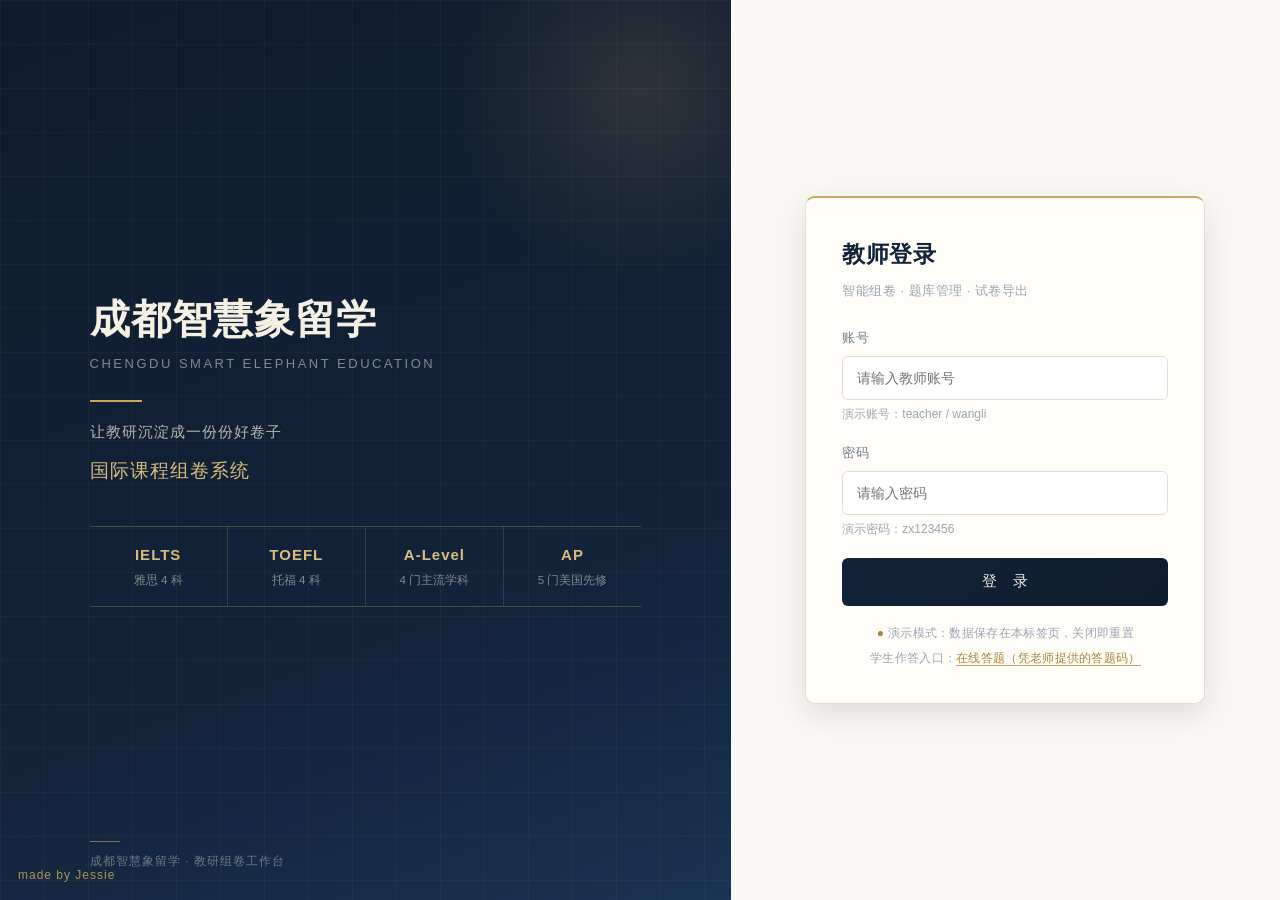
==== index.html @ 0d8ac48a "Paper builder system: question bank (87 items), two-pane assembly workspace, online answering, repor" ====
<!DOCTYPE html>
<html lang="zh-CN">
<head>
  <meta charset="UTF-8">
  <meta name="viewport" content="width=device-width, initial-scale=1.0">
  <title>登录 · 国际课程组卷系统</title>
  <link rel="stylesheet" href="css/style.css?v=20260928k">
</head>
<body class="login-body">

  <div class="login-wrap">
  <!-- 左侧：品牌区 -->
  <aside class="login-brand">
    <h1 class="lb-name-zh">成都智慧象留学</h1>
    <div class="lb-name-en">CHENGDU SMART ELEPHANT EDUCATION</div>
    <div class="lb-divider"></div>
    <p class="lb-slogan">让教研沉淀成一份份好卷子</p>
    <p class="lb-system">国际课程组卷系统</p>
    <div class="lb-programs" aria-label="国际课程体系">
      <div class="pg-item"><div class="pg-name">IELTS</div><div class="pg-sub">雅思 4 科</div></div>
      <div class="pg-item"><div class="pg-name">TOEFL</div><div class="pg-sub">托福 4 科</div></div>
      <div class="pg-item"><div class="pg-name">A-Level</div><div class="pg-sub">4 门主流学科</div></div>
      <div class="pg-item"><div class="pg-name">AP</div><div class="pg-sub">5 门美国先修</div></div>
    </div>
    <div class="lb-foot">成都智慧象留学 · 教研组卷工作台</div>
  </aside>

  <!-- 右侧：登录区 -->
  <main class="login-main">
    <section class="login-card">
      <h2 class="lc-title">教师登录</h2>
      <p class="lc-sub">智能组卷 · 题库管理 · 试卷导出</p>

      <form id="login-form" autocomplete="off" novalidate>
        <div class="field" id="field-account">
          <label for="account">账号</label>
          <input type="text" id="account" placeholder="请输入教师账号">
          <span class="f-hint">演示账号：teacher / wangli</span>
        </div>
        <div class="field" id="field-password">
          <label for="password">密码</label>
          <input type="password" id="password" placeholder="请输入密码">
          <span class="f-hint">演示密码：zx123456</span>
        </div>

        <div class="login-error" id="login-error" role="alert">账号或密码不正确</div>

        <button type="submit" class="btn-login" id="btn-login">登 录</button>
      </form>

      <div class="login-mode-note" id="mode-note">正在探测运行环境…</div>
      <div class="login-mode-note" style="margin-top:6px;">
        学生作答入口：<a href="answer.html" style="color:var(--c-gold-deep);border-bottom:1px solid var(--c-gold);">在线答题（凭老师提供的答题码）</a>
      </div>
    </section>
  </main>
  </div>

  <script src="js/common.js?v=20260928k"></script>
  <script src="js/mock-data.js?v=20260928k"></script>
  <script src="js/api.js?v=20260928k"></script>
  <script>
    (function () {
      'use strict';
      var form = document.getElementById('login-form');
      var errBox = document.getElementById('login-error');
      var btn = document.getElementById('btn-login');

      window.ZJ.injectWatermark();

      function setErr(msg) {
        errBox.textContent = msg;
        errBox.classList.add('show');
        document.getElementById('field-account').classList.add('err');
        document.getElementById('field-password').classList.add('err');
      }
      function clearErr() {
        errBox.classList.remove('show');
        document.getElementById('field-account').classList.remove('err');
        document.getElementById('field-password').classList.remove('err');
      }

      // 已登录直接进工作台
      var auth = window.ZJ.loadAuth();
      if (auth && auth.name) { location.replace('admin.html'); return; }

      window.ZJ_READY.then(function (mode) {
        var note = document.getElementById('mode-note');
        if (mode === 'server') {
          note.innerHTML = '<b>●</b> 已连接后端服务（数据持久化保存，端口 8687）';
        } else {
          note.innerHTML = '<span class="demo">●</span> 演示模式：数据保存在本标签页，关闭即重置';
        }
      });

      form.addEventListener('submit', function (e) {
        e.preventDefault();
        clearErr();
        var account = document.getElementById('account').value.trim();
        var password = document.getElementById('password').value;
        if (!account || !password) {
          setErr('请输入账号与密码');
          return;
        }
        btn.disabled = true;
        btn.textContent = '登录中…';
        window.ZJ_Data.login(account, password).then(function (profile) {
          window.ZJ.saveAuth(profile);
          location.replace('admin.html');
        }).catch(function (err) {
          setErr(err.message || '账号或密码不正确');
          btn.disabled = false;
          btn.textContent = '登 录';
        });
      });
    })();
  </script>
</body>
</html>
---- css/style.css ----
/* =========================================================
 * 成都智慧象留学 · 国际课程组卷系统 - 全站样式
 * 与学生进度追踪系统同一套视觉规范（藏蓝 #0E1B2C / 香槟金 #C9A85C）
 * 字体：标题等线 DengXian，数字 Segoe UI，字距 ≤1px
 * ========================================================= */

:root {
  --c-navy: #0E1B2C;
  --c-navy-2: #12233A;
  --c-navy-3: #3E5C76;
  --c-gold: #C9A85C;
  --c-gold-light: #D8BC7E;
  --c-gold-deep: #A9853B;
  --c-gold-soft: #F3EAD5;
  --c-bg: #FAF8F4;
  --c-card: #FFFDF8;
  --c-border: #E5DFD2;
  --c-text: #2E3A48;
  --c-text-sub: #6E7B88;
  --c-text-light: #9AA6B2;
  --c-danger: #B04A3E;
  --c-danger-soft: #F6E8E5;
  --c-done: #4A7A5E;
  --c-done-soft: #E7EFE7;
  --radius: 10px;
  --shadow: 0 2px 12px rgba(14, 27, 44, 0.06);
  --shadow-hover: 0 10px 28px rgba(14, 27, 44, 0.12);
  --f-serif: "DengXian", "DengXian Light", "Microsoft YaHei", "PingFang SC", sans-serif;
  --f-num: "Segoe UI", "Helvetica Neue", Arial, sans-serif;
}

* { margin: 0; padding: 0; box-sizing: border-box; }
html, body { height: 100%; }
body {
  font-family: "DengXian", "Microsoft YaHei", "PingFang SC", "Hiragino Sans GB", sans-serif;
  background: var(--c-bg);
  color: var(--c-text);
  font-size: 15px;
  line-height: 1.65;
  -webkit-font-smoothing: antialiased;
}
a { color: inherit; text-decoration: none; }
ul, ol { list-style: none; }
button { font-family: inherit; cursor: pointer; }
input, select, textarea { font-family: inherit; font-size: 14px; color: var(--c-text); }

/* ================= 顶部导航 ================= */
.topbar {
  background: var(--c-navy);
  color: #F5F0E4;
  height: 62px;
  display: flex;
  align-items: center;
  padding: 0 30px;
  gap: 14px;
  position: sticky;
  top: 0;
  z-index: 50;
  border-bottom: 1px solid rgba(201, 168, 92, 0.35);
}
.topbar .brand {
  display: flex;
  align-items: center;
  gap: 11px;
  font-family: var(--f-serif);
  font-size: 18px;
  font-weight: 600;
  letter-spacing: 0.5px;
  white-space: nowrap;
  color: #F5F0E4;
}
.topbar .brand-mark {
  width: 32px; height: 32px;
  border: 1px solid var(--c-gold);
  border-radius: 6px;
  display: inline-flex; align-items: center; justify-content: center;
  color: var(--c-gold-light);
  flex: none;
}
.topbar .brand-mark svg { width: 18px; height: 18px; }
.topbar .brand-sub {
  font-size: 12px;
  font-weight: 400;
  color: rgba(245, 240, 228, 0.55);
  letter-spacing: 0.3px;
  border-left: 1px solid rgba(201, 168, 92, 0.4);
  padding-left: 12px;
}
.topbar .spacer { flex: 1; }
.topbar .mode-chip {
  font-size: 12px;
  color: rgba(245, 240, 228, 0.65);
  border: 1px dashed rgba(201, 168, 92, 0.5);
  border-radius: 4px;
  padding: 2px 10px;
  letter-spacing: 0.3px;
  white-space: nowrap;
}
.topbar .user-chip {
  display: flex;
  align-items: center;
  gap: 10px;
  font-size: 13px;
  color: rgba(245, 240, 228, 0.9);
  white-space: nowrap;
}
.topbar .user-chip .avatar { width: 30px; height: 30px; font-size: 13px; }
.topbar .role-badge {
  font-size: 12px;
  color: var(--c-gold-light);
  border: 1px solid rgba(201, 168, 92, 0.55);
  border-radius: 3px;
  padding: 1px 8px;
  letter-spacing: 0.3px;
}
.topbar .user-link {
  font-size: 13px;
  color: rgba(245, 240, 228, 0.8);
  padding: 5px 13px;
  border: 1px solid rgba(245, 240, 228, 0.28);
  border-radius: 4px;
  transition: border-color 0.2s, color 0.2s;
  white-space: nowrap;
  letter-spacing: 0.3px;
  background: transparent;
}
.topbar .user-link:hover { border-color: var(--c-gold); color: var(--c-gold-light); }

/* ================= 页签导航 ================= */
.nav-tabs {
  display: flex;
  gap: 6px;
  background: var(--c-card);
  border: 1px solid var(--c-border);
  border-radius: var(--radius);
  box-shadow: var(--shadow);
  padding: 6px;
  margin-bottom: 24px;
  position: sticky;
  top: 74px;
  z-index: 40;
}
.nav-tab {
  flex: 1;
  height: 40px;
  border: none;
  background: transparent;
  border-radius: 6px;
  font-size: 14px;
  letter-spacing: 0.5px;
  color: var(--c-text-sub);
  display: inline-flex;
  align-items: center;
  justify-content: center;
  gap: 7px;
  transition: all 0.2s;
  position: relative;
}
.nav-tab svg { width: 16px; height: 16px; opacity: 0.75; }
.nav-tab:hover { color: var(--c-gold-deep); background: var(--c-bg); }
.nav-tab.active {
  background: var(--c-navy-2);
  color: #F5F0E4;
  font-weight: 500;
}
.nav-tab.active svg { opacity: 1; }
.nav-tab .badge {
  min-width: 18px;
  height: 18px;
  border-radius: 999px;
  background: var(--c-gold);
  color: #fff;
  font-size: 11px;
  font-family: var(--f-num);
  display: inline-flex;
  align-items: center;
  justify-content: center;
  padding: 0 5px;
}

/* ================= 布局 ================= */
.page { max-width: 1200px; margin: 0 auto; padding: 24px 24px 20px; }
.site-footer {
  text-align: center;
  font-size: 12px;
  color: var(--c-text-light);
  letter-spacing: 0.3px;
  padding: 26px 0 34px;
}
.site-footer::before {
  content: "";
  display: block;
  width: 56px;
  height: 1px;
  background: var(--c-gold);
  opacity: 0.55;
  margin: 0 auto 14px;
}

.section-head {
  display: flex;
  align-items: baseline;
  justify-content: space-between;
  gap: 12px;
  margin: 26px 0 16px;
}
.section-head:first-child { margin-top: 0; }
.section-head h2 {
  font-family: var(--f-serif);
  font-size: 19px;
  font-weight: 600;
  color: var(--c-navy-2);
  letter-spacing: 0.5px;
}
.section-head h2::before {
  content: "";
  display: inline-block;
  width: 4px; height: 15px;
  background: var(--c-gold);
  margin-right: 10px;
  vertical-align: -1px;
}
.section-head .sec-note { font-size: 12px; color: var(--c-text-light); letter-spacing: 0.5px; }

/* ================= 卡片与统计 ================= */
.card {
  background: var(--c-card);
  border-radius: var(--radius);
  box-shadow: var(--shadow);
  border: 1px solid var(--c-border);
  padding: 22px 24px;
}
.stat-grid {
  display: grid;
  grid-template-columns: repeat(4, 1fr);
  gap: 18px;
}
.stat-card {
  background: var(--c-card);
  border-radius: var(--radius);
  box-shadow: var(--shadow);
  border: 1px solid var(--c-border);
  border-top: 2px solid var(--c-gold);
  padding: 20px 22px;
  display: flex;
  align-items: center;
  gap: 16px;
  transition: transform 0.2s, box-shadow 0.2s;
}
.stat-card:hover { transform: translateY(-2px); box-shadow: var(--shadow-hover); }
.stat-icon {
  width: 48px; height: 48px;
  border-radius: 50%;
  border: 1px solid var(--c-border);
  background: var(--c-bg);
  color: var(--c-gold-deep);
  display: flex; align-items: center; justify-content: center;
  flex: none;
}
.stat-icon svg { width: 22px; height: 22px; }
.stat-icon.navy { color: var(--c-navy-2); }
.stat-meta .stat-value {
  font-family: var(--f-num);
  font-size: 28px;
  font-weight: 700;
  color: var(--c-navy-2);
  line-height: 1.2;
}
.stat-meta .stat-value .unit {
  font-size: 13px; font-weight: 400;
  color: var(--c-text-sub);
  margin-left: 3px;
  font-family: "Microsoft YaHei", sans-serif;
}
.stat-meta .stat-label { font-size: 13px; color: var(--c-text-sub); margin-top: 2px; letter-spacing: 0.3px; }

.overview-grid {
  display: grid;
  grid-template-columns: 1fr 1fr;
  gap: 18px;
  align-items: start;
}

/* 分布条 */
.dist-row { display: flex; align-items: center; gap: 12px; margin-bottom: 10px; }
.dist-row .dist-label { width: 76px; font-size: 13px; color: var(--c-text-sub); white-space: nowrap; }
.dist-row .dist-track { flex: 1; height: 8px; background: #EFEAE0; border-radius: 999px; overflow: hidden; }
.dist-row .dist-fill { height: 100%; border-radius: 999px; background: linear-gradient(90deg, var(--c-navy-2), var(--c-navy-3)); transition: width 0.6s ease; }
.dist-row.gold .dist-fill { background: linear-gradient(90deg, var(--c-gold), var(--c-gold-light)); }
.dist-row .dist-num { width: 34px; text-align: right; font-family: var(--f-num); font-size: 13px; color: var(--c-navy-2); font-weight: 600; }

/* 最近试卷列表 */
.paper-brief {
  display: flex;
  align-items: center;
  gap: 12px;
  padding: 12px 4px;
  border-bottom: 1px dashed var(--c-border);
}
.paper-brief:last-child { border-bottom: none; }
.paper-brief .pb-main { flex: 1; min-width: 0; }
.paper-brief .pb-name {
  font-family: var(--f-serif);
  font-size: 15px;
  font-weight: 600;
  color: var(--c-navy-2);
  white-space: nowrap; overflow: hidden; text-overflow: ellipsis;
}
.paper-brief .pb-meta { font-size: 12px; color: var(--c-text-light); margin-top: 1px; }
.paper-brief .pb-meta b { color: var(--c-gold-deep); font-family: var(--f-num); font-weight: 600; }

/* ================= 筛选工具栏 ================= */
.toolbar {
  display: flex;
  flex-wrap: wrap;
  gap: 12px;
  align-items: center;
  margin-bottom: 18px;
}
.search-box { position: relative; flex: 1; min-width: 200px; max-width: 320px; }
.search-box svg {
  position: absolute; left: 13px; top: 50%;
  transform: translateY(-50%);
  width: 16px; height: 16px;
  color: var(--c-text-light);
  pointer-events: none;
}
.search-box input {
  width: 100%;
  height: 38px;
  border: 1px solid var(--c-border);
  border-radius: 6px;
  padding: 0 12px 0 38px;
  background: #fff;
  outline: none;
  transition: border-color 0.2s, box-shadow 0.2s;
}
.search-box input:focus { border-color: var(--c-navy-2); box-shadow: 0 0 0 3px rgba(18, 35, 58, 0.08); }
.toolbar select {
  height: 38px;
  border: 1px solid var(--c-border);
  border-radius: 6px;
  background: #fff;
  padding: 0 10px;
  outline: none;
  min-width: 96px;
}
.toolbar select:focus { border-color: var(--c-navy-2); }
.toolbar .result-count { font-size: 13px; color: var(--c-text-light); margin-left: auto; white-space: nowrap; }

/* ================= 表格 ================= */
.table-wrap {
  background: var(--c-card);
  border-radius: var(--radius);
  border: 1px solid var(--c-border);
  box-shadow: var(--shadow);
  overflow-x: auto;
}
table.data {
  width: 100%;
  border-collapse: collapse;
  font-size: 13.5px;
}
table.data th {
  text-align: left;
  font-weight: 600;
  font-size: 12.5px;
  color: var(--c-text-sub);
  letter-spacing: 0.5px;
  background: #F6F2E9;
  padding: 11px 14px;
  border-bottom: 1px solid var(--c-border);
  white-space: nowrap;
}
table.data td {
  padding: 12px 14px;
  border-bottom: 1px solid #F0EBE0;
  vertical-align: top;
}
table.data tr:last-child td { border-bottom: none; }
table.data tbody tr { transition: background 0.15s; }
table.data tbody tr:hover { background: #FBF8F1; }
td.cell-stem { max-width: 380px; }
.stem-snip {
  display: -webkit-box;
  -webkit-line-clamp: 2;
  -webkit-box-orient: vertical;
  overflow: hidden;
  color: var(--c-text);
  line-height: 1.55;
}
.cell-sub { font-size: 12px; color: var(--c-text-light); margin-top: 2px; }
.row-actions { display: flex; gap: 6px; flex-wrap: wrap; white-space: nowrap; }

/* ================= 标签 ================= */
.tag {
  display: inline-block;
  font-size: 12px;
  padding: 2px 10px;
  border-radius: 3px;
  white-space: nowrap;
  letter-spacing: 0.5px;
}
.tag-subject { background: var(--c-gold-soft); color: var(--c-gold-deep); }
.tag-type { background: #ECEFF3; color: var(--c-navy-2); }
.tag-d1, .tag-d2 { background: #E7EFE7; color: var(--c-done); }
.tag-d3 { background: var(--c-gold-soft); color: var(--c-gold-deep); }
.tag-d4, .tag-d5 { background: var(--c-navy-2); color: var(--c-gold-light); }
.tag-ok { background: var(--c-done-soft); color: var(--c-done); }
.tag-off { background: #F0F0F0; color: var(--c-text-light); }
.tag-draft { background: var(--c-gold-soft); color: var(--c-gold-deep); }
.tag-final { background: var(--c-done-soft); color: var(--c-done); }

/* ================= 按钮 ================= */
.btn {
  display: inline-flex; align-items: center; justify-content: center; gap: 6px;
  height: 38px;
  padding: 0 18px;
  border-radius: 6px;
  border: 1px solid transparent;
  font-size: 14px;
  letter-spacing: 0.3px;
  transition: all 0.2s;
  white-space: nowrap;
}
.btn-primary { background: var(--c-navy-2); color: #F5F0E4; }
.btn-primary:hover { background: var(--c-navy); box-shadow: var(--shadow-hover); }
.btn-accent { background: var(--c-gold); color: #FFFFFF; }
.btn-accent:hover { background: var(--c-gold-deep); box-shadow: var(--shadow-hover); }
.btn-ghost { background: #fff; border-color: var(--c-border); color: var(--c-text-sub); }
.btn-ghost:hover { border-color: var(--c-gold); color: var(--c-gold-deep); }
.btn-danger { background: #fff; border-color: var(--c-border); color: var(--c-danger); }
.btn-danger:hover { border-color: var(--c-danger); background: var(--c-danger-soft); }
.btn-lg { height: 46px; padding: 0 28px; font-size: 15px; }
.btn:disabled { opacity: 0.55; cursor: not-allowed; box-shadow: none; }
.btn-mini {
  height: 26px;
  padding: 0 10px;
  font-size: 12px;
  border-radius: 4px;
  border: 1px solid var(--c-border);
  background: #fff;
  color: var(--c-text-sub);
  display: inline-flex;
  align-items: center;
  gap: 4px;
  transition: all 0.15s;
}
.btn-mini:hover { background: var(--c-gold); color: #FFFDF8; border-color: var(--c-gold); }
.btn-mini.primary { background: var(--c-navy-2); border-color: var(--c-navy-2); color: #F5F0E4; }
.btn-mini.primary:hover { background: var(--c-navy); }
.btn-mini.gold { background: var(--c-gold-soft); border-color: var(--c-gold-light); color: var(--c-gold-deep); }
.btn-mini.gold:hover { background: var(--c-gold); color: #FFFDF8; }
.btn-mini.danger { color: var(--c-danger); }
.btn-mini.danger:hover { background: var(--c-danger); border-color: var(--c-danger); color: #fff; }

/* ================= 表单 ================= */
.form-grid { display: grid; grid-template-columns: 1fr 1fr; gap: 14px; }
.form-grid.three { grid-template-columns: 1fr 1fr 1fr; }
.form-item { display: flex; flex-direction: column; gap: 6px; }
.form-item.full { grid-column: 1 / -1; }
.form-item label { font-size: 13px; color: var(--c-text-sub); font-weight: 500; letter-spacing: 0.5px; }
.form-item label .req { color: var(--c-danger); margin-left: 2px; }
.form-item input, .form-item select, .form-item textarea {
  height: 38px;
  border: 1px solid var(--c-border);
  border-radius: 6px;
  padding: 0 12px;
  outline: none;
  background: #fff;
  transition: border-color 0.2s, box-shadow 0.2s;
  width: 100%;
}
.form-item textarea { height: 72px; padding: 8px 12px; resize: vertical; line-height: 1.6; }
.form-item textarea.tall { height: 120px; }
.form-item input:focus, .form-item select:focus, .form-item textarea:focus {
  border-color: var(--c-navy-2);
  box-shadow: 0 0 0 3px rgba(18, 35, 58, 0.08);
}
.form-item .f-hint { font-size: 12px; color: var(--c-text-light); }
.form-actions { display: flex; justify-content: flex-end; gap: 10px; margin-top: 18px; }

/* 复选芯片（科目多选） */
.chip-wrap { display: flex; flex-wrap: wrap; gap: 8px; }
.chip-group { width: 100%; font-size: 12px; color: var(--c-text-light); letter-spacing: 0.5px; margin-top: 4px; }
.chip-group:first-child { margin-top: 0; }
.chip {
  display: inline-flex;
  align-items: center;
  gap: 5px;
  height: 28px;
  padding: 0 12px;
  border: 1px solid var(--c-border);
  border-radius: 999px;
  font-size: 13px;
  background: #fff;
  color: var(--c-text-sub);
  cursor: pointer;
  transition: all 0.15s;
  user-select: none;
}
.chip:hover { border-color: var(--c-gold); color: var(--c-gold-deep); }
.chip.on { background: var(--c-navy-2); border-color: var(--c-navy-2); color: #F5F0E4; }

/* 题型配置行 */
.type-row {
  display: grid;
  grid-template-columns: 1.2fr 90px 110px 36px;
  gap: 10px;
  align-items: center;
  margin-bottom: 10px;
}
.type-row select, .type-row input {
  height: 36px;
  border: 1px solid var(--c-border);
  border-radius: 6px;
  padding: 0 10px;
  background: #fff;
  outline: none;
  width: 100%;
}
.type-row .row-del {
  height: 36px;
  border: 1px solid var(--c-border);
  border-radius: 6px;
  background: #fff;
  color: var(--c-text-light);
  font-size: 15px;
}
.type-row .row-del:hover { color: var(--c-danger); border-color: var(--c-danger); }

/* 难度分布 */
.dist-inputs { display: grid; grid-template-columns: repeat(3, 1fr); gap: 12px; }
.dist-inputs .form-item input { text-align: center; }
.dist-preview { font-size: 12px; color: var(--c-text-light); margin-top: 6px; }

/* ================= 题目预览卡（组卷预览 / 组卷篮） ================= */
.q-card {
  background: var(--c-card);
  border: 1px solid var(--c-border);
  border-radius: var(--radius);
  box-shadow: var(--shadow);
  padding: 16px 18px;
  margin-bottom: 12px;
  transition: border-color 0.2s, box-shadow 0.2s;
}
.q-card:hover { border-color: rgba(201, 168, 92, 0.6); }
.q-card .qc-head {
  display: flex;
  align-items: flex-start;
  gap: 10px;
  margin-bottom: 8px;
}
.q-card .qc-no {
  font-family: var(--f-num);
  font-weight: 700;
  color: var(--c-gold-deep);
  font-size: 15px;
  min-width: 26px;
}
.q-card .qc-tags { display: flex; gap: 6px; flex-wrap: wrap; flex: 1; }
.q-card .qc-tools { display: flex; gap: 6px; align-items: center; flex-wrap: wrap; }
.q-card .qc-passage {
  background: var(--c-bg);
  border: 1px dashed var(--c-border);
  border-radius: 6px;
  padding: 10px 14px;
  font-size: 13px;
  color: var(--c-text-sub);
  line-height: 1.7;
  white-space: pre-wrap;
  margin-bottom: 8px;
}
.q-card .qc-stem { white-space: pre-wrap; line-height: 1.7; }
.q-card .qc-options { margin: 8px 0 0; }
.q-card .qc-options li {
  padding: 3px 0 3px 26px;
  position: relative;
  line-height: 1.6;
}
.q-card .qc-options li::before {
  content: attr(data-letter);
  position: absolute; left: 2px;
  font-family: var(--f-num);
  font-weight: 600;
  color: var(--c-navy-3);
}
.q-card .qc-answer {
  margin-top: 10px;
  padding: 8px 12px;
  background: var(--c-done-soft);
  border-radius: 6px;
  font-size: 13px;
  color: var(--c-done);
}
.q-card .qc-answer b { font-weight: 600; }
.q-card .qc-explain {
  margin-top: 6px;
  padding: 8px 12px;
  background: var(--c-gold-soft);
  border-radius: 6px;
  font-size: 13px;
  color: var(--c-gold-deep);
  line-height: 1.6;
}
.q-card .qc-score-input {
  width: 64px;
  height: 28px;
  border: 1px solid var(--c-border);
  border-radius: 4px;
  text-align: center;
  font-family: var(--f-num);
  outline: none;
}
.q-card .qc-score-input:focus { border-color: var(--c-gold); }

.gen-summary {
  display: flex;
  gap: 22px;
  align-items: center;
  flex-wrap: wrap;
  background: var(--c-navy-2);
  color: #F5F0E4;
  border-radius: var(--radius);
  padding: 14px 20px;
  margin: 16px 0;
  position: sticky;
  bottom: 12px;
  box-shadow: var(--shadow-hover);
}
.gen-summary .gs-item { font-size: 13px; color: rgba(245, 240, 228, 0.75); }
.gen-summary .gs-item b {
  font-family: var(--f-num);
  font-size: 20px;
  color: var(--c-gold-light);
  margin-right: 4px;
  font-weight: 700;
}
.gen-summary .spacer { flex: 1; }
.gen-summary .shortage-note {
  font-size: 12.5px;
  color: #F2C9C2;
  background: rgba(176, 74, 62, 0.35);
  border: 1px solid rgba(242, 201, 194, 0.4);
  border-radius: 4px;
  padding: 3px 10px;
}

.sub-tabs { display: flex; gap: 8px; margin-bottom: 18px; }
.sub-tab {
  height: 34px;
  padding: 0 16px;
  border: 1px solid var(--c-border);
  border-radius: 6px;
  background: #fff;
  font-size: 13px;
  color: var(--c-text-sub);
  transition: all 0.2s;
}
.sub-tab.active { background: var(--c-gold-soft); border-color: var(--c-gold-light); color: var(--c-gold-deep); font-weight: 500; }

/* ================= 试卷卡片列表 ================= */
.paper-grid { display: grid; grid-template-columns: repeat(2, 1fr); gap: 18px; }
.paper-card {
  background: var(--c-card);
  border-radius: var(--radius);
  border: 1px solid var(--c-border);
  box-shadow: var(--shadow);
  padding: 20px 22px;
  transition: transform 0.2s, box-shadow 0.2s;
  display: flex;
  flex-direction: column;
  gap: 12px;
}
.paper-card:hover { transform: translateY(-3px); box-shadow: var(--shadow-hover); border-color: rgba(201, 168, 92, 0.7); }
.paper-card .pc-head { display: flex; align-items: flex-start; gap: 10px; }
.paper-card .pc-name {
  font-family: var(--f-serif);
  font-size: 17px;
  font-weight: 600;
  color: var(--c-navy-2);
  flex: 1;
  line-height: 1.45;
}
.paper-card .pc-line { font-size: 13px; color: var(--c-gold-deep); }
.paper-card .pc-nums {
  display: flex;
  gap: 20px;
  font-size: 12.5px;
  color: var(--c-text-sub);
  border-top: 1px dashed var(--c-border);
  padding-top: 10px;
}
.paper-card .pc-nums b { font-family: var(--f-num); font-size: 15px; color: var(--c-navy-2); margin-right: 3px; }
.paper-card .pc-foot { display: flex; justify-content: space-between; align-items: center; gap: 8px; flex-wrap: wrap; }
.paper-card .pc-time { font-size: 12px; color: var(--c-text-light); }
.paper-card .pc-actions { display: flex; gap: 6px; flex-wrap: wrap; }

/* ================= 弹窗 ================= */
.modal-mask {
  position: fixed; inset: 0;
  background: rgba(14, 27, 44, 0.45);
  z-index: 100;
  display: none;
  align-items: flex-start;
  justify-content: center;
  padding: 6vh 20px 40px;
  overflow-y: auto;
}
.modal-mask.open { display: flex; }
.modal {
  background: var(--c-card);
  border-radius: var(--radius);
  border-top: 2px solid var(--c-gold);
  box-shadow: var(--shadow-hover);
  width: 100%;
  max-width: 880px;
  animation: modal-in 0.22s ease;
}
.modal.modal-sm { max-width: 560px; }
@keyframes modal-in {
  from { opacity: 0; transform: translateY(14px); }
  to { opacity: 1; transform: translateY(0); }
}
.modal-head {
  display: flex;
  align-items: center;
  justify-content: space-between;
  padding: 20px 26px 0;
}
.modal-head .m-title {
  font-family: var(--f-serif);
  font-size: 18px;
  font-weight: 600;
  color: var(--c-navy-2);
  letter-spacing: 0.5px;
}
.modal-head .m-sub { font-size: 12px; color: var(--c-text-light); margin-top: 2px; font-weight: 400; letter-spacing: 0.5px; }
.modal-close {
  width: 32px; height: 32px;
  border: 1px solid var(--c-border);
  border-radius: 6px;
  background: #fff;
  color: var(--c-text-light);
  font-size: 16px;
  line-height: 1;
}
.modal-close:hover { border-color: var(--c-gold); color: var(--c-gold-deep); }
.modal-body { padding: 20px 26px 28px; }

/* ================= Toast ================= */
.toast {
  position: fixed;
  left: 50%;
  bottom: 40px;
  transform: translate(-50%, 16px);
  background: var(--c-navy-2);
  color: #F5F0E4;
  font-size: 14px;
  padding: 11px 22px;
  border-radius: 6px;
  border-left: 3px solid var(--c-gold);
  box-shadow: var(--shadow-hover);
  opacity: 0;
  pointer-events: none;
  transition: all 0.25s ease;
  z-index: 200;
  max-width: 80vw;
}
.toast-show { opacity: 1; transform: translate(-50%, 0); }
.toast-warn { border-left-color: var(--c-danger); }

.empty-tip {
  text-align: center;
  color: var(--c-text-light);
  padding: 50px 0;
  font-size: 14px;
  grid-column: 1 / -1;
}
.empty-tip .et-icon { font-size: 30px; margin-bottom: 10px; opacity: 0.5; }

/* ================= 头像 ================= */
.avatar {
  width: 36px; height: 36px;
  border-radius: 50%;
  color: #F5F0E4;
  font-size: 15px;
  font-family: var(--f-serif);
  display: inline-flex;
  align-items: center;
  justify-content: center;
  flex: none;
  user-select: none;
  border: 1px solid rgba(255, 255, 255, 0.25);
}

/* ================= 登录页 ================= */
.login-wrap { display: flex; min-height: 100vh; }
.login-brand {
  flex: 1.1;
  background: linear-gradient(160deg, var(--c-navy) 0%, var(--c-navy-2) 68%, #1A3350 100%);
  color: #F5F0E4;
  display: flex;
  flex-direction: column;
  justify-content: center;
  padding: 60px 7vw;
  position: relative;
  overflow: hidden;
}
.login-brand::before {
  content: "";
  position: absolute; inset: 0;
  background-image:
    linear-gradient(rgba(201, 168, 92, 0.05) 1px, transparent 1px),
    linear-gradient(90deg, rgba(201, 168, 92, 0.05) 1px, transparent 1px);
  background-size: 44px 44px;
  pointer-events: none;
}
.login-brand::after {
  content: "";
  position: absolute;
  width: 420px; height: 420px;
  border-radius: 50%;
  background: radial-gradient(circle, rgba(201, 168, 92, 0.16), transparent 65%);
  top: -120px; right: -120px;
}
.login-brand .lb-name-zh {
  font-family: var(--f-serif);
  font-size: 40px;
  font-weight: 700;
  letter-spacing: 1px;
  line-height: 1.3;
  position: relative;
}
.login-brand .lb-name-en {
  font-family: var(--f-num);
  font-size: 13px;
  letter-spacing: 2.5px;
  color: rgba(245, 240, 228, 0.5);
  margin-top: 8px;
  text-transform: uppercase;
}
.login-brand .lb-divider {
  width: 52px; height: 2px;
  background: var(--c-gold);
  margin: 26px 0 18px;
}
.login-brand .lb-slogan {
  font-size: 15px;
  color: rgba(245, 240, 228, 0.72);
  letter-spacing: 1px;
}
.login-brand .lb-system {
  margin-top: 10px;
  font-family: var(--f-serif);
  font-size: 19px;
  color: var(--c-gold-light);
  letter-spacing: 1px;
}
.login-brand .lb-programs {
  display: flex;
  gap: 0;
  margin-top: 40px;
  border-top: 1px solid rgba(201, 168, 92, 0.3);
  border-bottom: 1px solid rgba(201, 168, 92, 0.3);
}
.login-brand .pg-item {
  flex: 1;
  padding: 16px 6px;
  text-align: center;
  border-left: 1px solid rgba(201, 168, 92, 0.22);
}
.login-brand .pg-item:first-child { border-left: none; }
.login-brand .pg-name {
  font-family: var(--f-num);
  font-size: 15px;
  font-weight: 600;
  color: var(--c-gold-light);
  letter-spacing: 1px;
}
.login-brand .pg-sub { font-size: 11.5px; color: rgba(245, 240, 228, 0.5); margin-top: 3px; }
.login-brand .lb-foot {
  position: absolute;
  bottom: 28px; left: 7vw;
  font-size: 12px;
  color: rgba(245, 240, 228, 0.4);
  letter-spacing: 1px;
}
.login-brand .lb-foot::before {
  content: "";
  display: block;
  width: 30px; height: 1px;
  background: var(--c-gold);
  opacity: 0.6;
  margin-bottom: 10px;
}

.login-main {
  flex: 1;
  display: flex;
  align-items: center;
  justify-content: center;
  padding: 40px 24px;
  position: relative;
}
.login-card {
  width: 100%;
  max-width: 400px;
  background: var(--c-card);
  border: 1px solid var(--c-border);
  border-top: 2px solid var(--c-gold);
  border-radius: var(--radius);
  box-shadow: var(--shadow-hover);
  padding: 38px 36px 34px;
}
.login-card .lc-title {
  font-family: var(--f-serif);
  font-size: 23px;
  font-weight: 600;
  color: var(--c-navy-2);
  letter-spacing: 0.5px;
}
.login-card .lc-sub { font-size: 13px; color: var(--c-text-light); margin: 6px 0 26px; letter-spacing: 0.5px; }
.field { margin-bottom: 18px; }
.field label {
  display: block;
  font-size: 13px;
  color: var(--c-text-sub);
  margin-bottom: 7px;
  letter-spacing: 0.5px;
  font-weight: 500;
}
.field input {
  width: 100%;
  height: 44px;
  border: 1px solid var(--c-border);
  border-radius: 6px;
  padding: 0 14px;
  outline: none;
  background: #fff;
  transition: border-color 0.2s, box-shadow 0.2s;
}
.field input:focus { border-color: var(--c-navy-2); box-shadow: 0 0 0 3px rgba(18, 35, 58, 0.08); }
.field .f-hint { display: block; font-size: 12px; color: var(--c-text-light); margin-top: 5px; }
.field.err input { border-color: var(--c-danger); box-shadow: 0 0 0 3px rgba(176, 74, 62, 0.1); }
.login-error {
  display: none;
  background: var(--c-danger-soft);
  color: var(--c-danger);
  border-radius: 6px;
  font-size: 13px;
  padding: 9px 14px;
  margin-bottom: 16px;
}
.login-error.show { display: block; }
.btn-login {
  width: 100%;
  height: 48px;
  border: none;
  border-radius: 6px;
  background: linear-gradient(135deg, var(--c-navy-2), var(--c-navy));
  color: #F5F0E4;
  font-size: 15px;
  letter-spacing: 6px;
  text-indent: 6px;
  transition: all 0.2s;
}
.btn-login:hover { box-shadow: var(--shadow-hover); transform: translateY(-1px); }
.btn-login:active { transform: translateY(1px); }
.login-mode-note {
  margin-top: 18px;
  text-align: center;
  font-size: 12px;
  color: var(--c-text-light);
  letter-spacing: 0.3px;
}
.login-mode-note b { color: var(--c-done); font-weight: 500; }
.login-mode-note .demo { color: var(--c-gold-deep); }

/* ================= 水印 ================= */
.wm-credit {
  position: fixed;
  left: 18px;
  bottom: 14px;
  font-size: 12px;
  color: var(--c-gold);
  opacity: 0.85;
  letter-spacing: 1px;
  z-index: 90;
  pointer-events: none;
}

/* ================= 打印页 ================= */
.print-toolbar {
  position: sticky;
  top: 0;
  z-index: 30;
  background: var(--c-navy);
  color: #F5F0E4;
  padding: 12px 24px;
  display: flex;
  align-items: center;
  gap: 12px;
  flex-wrap: wrap;
}
.print-toolbar .pt-title { font-family: var(--f-serif); font-size: 15px; letter-spacing: 0.5px; flex: 1; }
.print-toolbar .btn { height: 34px; padding: 0 14px; font-size: 13px; }
.print-toolbar .btn-ghost { background: transparent; border-color: rgba(245, 240, 228, 0.35); color: rgba(245, 240, 228, 0.85); }
.print-toolbar .btn-ghost:hover { border-color: var(--c-gold); color: var(--c-gold-light); }
.print-toolbar .btn-accent { background: var(--c-gold); }

.paper-sheet {
  background: #FFFFFF;
  width: 210mm;
  min-height: 297mm;
  margin: 24px auto 40px;
  padding: 18mm 16mm;
  box-shadow: 0 4px 24px rgba(14, 27, 44, 0.14);
  font-size: 12.5pt;
  line-height: 1.85;
  color: #1A2432;
}
.paper-sheet .p-school {
  text-align: center;
  font-family: var(--f-serif);
  font-size: 11pt;
  letter-spacing: 2px;
  color: #6E7B88;
}
.paper-sheet .p-title {
  text-align: center;
  font-family: var(--f-serif);
  font-size: 17pt;
  font-weight: 700;
  letter-spacing: 1px;
  margin: 4px 0 2px;
  color: #12233A;
}
.paper-sheet .p-subline {
  text-align: center;
  font-size: 10.5pt;
  color: #6E7B88;
  margin-bottom: 4pt;
}
.paper-sheet .p-meta {
  display: flex;
  justify-content: center;
  gap: 18pt;
  font-size: 10.5pt;
  color: #2E3A48;
  border-top: 1.5pt solid #12233A;
  border-bottom: 0.75pt solid #12233A;
  padding: 5pt 0;
  margin: 8pt 0 2pt;
}
.paper-sheet .p-info-row {
  display: flex;
  justify-content: space-between;
  font-size: 11pt;
  margin: 10pt 2pt 2pt;
  color: #1A2432;
}
.paper-sheet .p-info-row .blank { display: inline-block; width: 72pt; border-bottom: 0.75pt solid #444; }
.paper-sheet .p-section {
  font-family: var(--f-serif);
  font-weight: 700;
  font-size: 12.5pt;
  margin: 14pt 0 6pt;
  color: #12233A;
}
.paper-sheet .p-section .sec-note { font-weight: 400; font-size: 10.5pt; color: #55606C; margin-left: 8pt; }
.paper-sheet .p-question { margin-bottom: 12pt; break-inside: avoid; page-break-inside: avoid; }
.paper-sheet .p-passage {
  border-left: 2.25pt solid #C9A85C;
  background: #FAF8F2;
  padding: 7pt 10pt;
  margin-bottom: 6pt;
  font-size: 11pt;
  line-height: 1.8;
  white-space: pre-wrap;
}
.paper-sheet .p-stem { white-space: pre-wrap; }
.paper-sheet .p-options { margin-top: 3pt; }
.paper-sheet .p-options .opt { padding-left: 22pt; text-indent: -22pt; line-height: 1.9; }
.paper-sheet .p-answer-lines { margin-top: 8pt; }
.paper-sheet .p-answer-lines .line {
  border-bottom: 0.75pt solid #B8BFC7;
  height: 22pt;
}
.paper-sheet .p-writing-lines .line {
  border-bottom: 0.75pt solid #9AA3AC;
  height: 24pt;
}
.paper-sheet .p-key {
  margin-top: 18pt;
  border-top: 1.5pt dashed #12233A;
  padding-top: 8pt;
  break-before: page;
}
.paper-sheet .p-key .k-title {
  font-family: var(--f-serif);
  font-weight: 700;
  font-size: 13pt;
  margin-bottom: 8pt;
  color: #12233A;
}
.paper-sheet .p-key .k-item { margin-bottom: 8pt; font-size: 11pt; line-height: 1.75; }
.paper-sheet .p-key .k-item b { color: #12233A; }
.paper-sheet .p-key .k-ans { color: #1A2432; }
.paper-sheet .p-key .k-exp { color: #55606C; }

@media print {
  @page { size: A4; margin: 14mm 13mm; }
  body { background: #fff; }
  .print-toolbar, .wm-credit, .print-only-note { display: none !important; }
  .paper-sheet {
    width: auto;
    min-height: 0;
    margin: 0;
    padding: 0;
    box-shadow: none;
  }
}

/* ================= 响应式（≤768px） ================= */
@media (max-width: 768px) {
  .page { padding: 16px 14px; }
  .topbar { padding: 0 14px; }
  .topbar .brand-sub { display: none; }
  .topbar .mode-chip { display: none; }
  .stat-grid { grid-template-columns: repeat(2, 1fr); gap: 12px; }
  .overview-grid, .paper-grid, .form-grid, .form-grid.three { grid-template-columns: 1fr; }
  .nav-tabs { top: 62px; overflow-x: auto; }
  .nav-tab { min-width: 84px; }
  .login-wrap { flex-direction: column; }
  .login-brand { padding: 44px 24px 60px; }
  .login-brand .lb-name-zh { font-size: 30px; }
  .login-brand .lb-programs { flex-wrap: wrap; }
  .login-brand .pg-item { flex: 1 1 40%; border-top: 1px solid rgba(201, 168, 92, 0.22); }
  .login-brand .lb-foot { left: 24px; }
  .paper-sheet { width: 100%; padding: 20px 16px; }
  .type-row { grid-template-columns: 1fr 70px 90px 36px; }
  td.cell-stem { max-width: 220px; }
  .entry-grid { grid-template-columns: 1fr; }
  .print-toolbar .btn { padding: 0 10px; font-size: 12px; }
}

/* ================= 组卷台 v2 · 双栏工作区 ================= */
.ws-toolbar {
  display: flex;
  align-items: center;
  gap: 10px;
  flex-wrap: wrap;
  background: var(--c-card);
  border: 1px solid var(--c-border);
  border-radius: var(--radius);
  box-shadow: var(--shadow);
  padding: 12px 16px;
  margin-bottom: 16px;
}
.ws-toolbar input[type="text"], .ws-toolbar input[type="number"], .ws-toolbar select {
  height: 38px;
  border: 1px solid var(--c-border);
  border-radius: 6px;
  padding: 0 12px;
  background: #fff;
  outline: none;
}
.ws-toolbar input:focus, .ws-toolbar select:focus { border-color: var(--c-navy-2); }
.ws-toolbar .ws-name { flex: 2; min-width: 220px; font-family: var(--f-serif); font-weight: 600; }
.ws-toolbar .ws-line { flex: 1; min-width: 140px; }
.ws-toolbar .ws-dur { width: 76px; text-align: center; font-family: var(--f-num); }
.ws-toolbar .ws-var { min-width: 90px; }
.ws-toolbar .ws-spacer, .ws-actions .ws-spacer { flex: 1; }

.ws-grid {
  display: grid;
  grid-template-columns: 4fr 5fr;
  gap: 18px;
  align-items: start;
}
.ws-pool, .ws-paper { padding: 16px 18px; }

.pool-list { max-height: 66vh; overflow-y: auto; }
.pool-item { cursor: pointer; }
.pool-item .pi-stem:hover { color: var(--c-navy-2); }
.wq-stem { cursor: pointer; }
.wq-stem:hover { color: var(--c-navy-2); }
.pool-item {
  display: flex;
  align-items: center;
  gap: 10px;
  padding: 9px 10px;
  border-bottom: 1px dashed var(--c-border);
  border-radius: 6px;
  transition: background 0.15s;
}
.pool-item:hover { background: var(--c-bg); }
.pool-item.added { opacity: 0.55; }
.pi-main { flex: 1; min-width: 0; }
.pi-stem { font-size: 13px; color: var(--c-text); line-height: 1.55; }
.pi-meta { font-size: 11.5px; color: var(--c-text-light); margin-top: 2px; display: flex; gap: 4px; align-items: center; flex-wrap: wrap; }
.pi-meta .tag { padding: 0 6px; font-size: 11px; }
.pi-warn { color: var(--c-danger); font-weight: 600; }
.pi-add { flex: none; width: 28px; height: 28px; font-size: 16px; justify-content: center; padding: 0; }

#ws-sections { margin-top: 6px; }
.ws-section {
  border: 1px solid var(--c-border);
  border-radius: 8px;
  margin-bottom: 12px;
  background: #FDFBF6;
  overflow: hidden;
}
.ws-section.active { border-color: var(--c-gold); box-shadow: 0 0 0 3px rgba(201, 168, 92, 0.12); }
.ws-sec-head {
  display: flex;
  align-items: center;
  gap: 8px;
  padding: 8px 12px;
  background: #F6F2E9;
  border-bottom: 1px solid var(--c-border);
  cursor: pointer;
}
.sec-name-input {
  flex: 1;
  min-width: 80px;
  border: 1px solid transparent;
  border-radius: 4px;
  padding: 3px 8px;
  font-family: var(--f-serif);
  font-weight: 600;
  color: var(--c-navy-2);
  background: transparent;
  outline: none;
  font-size: 14px;
}
.sec-name-input:hover { border-color: var(--c-border); background: #fff; }
.sec-name-input:focus { border-color: var(--c-gold); background: #fff; }
.ws-sec-head .sec-sum { font-size: 12px; color: var(--c-text-sub); white-space: nowrap; font-family: var(--f-num); }

.ws-q {
  display: flex;
  align-items: center;
  gap: 8px;
  padding: 7px 12px;
  border-bottom: 1px dashed #EDE7DA;
}
.ws-q:last-child { border-bottom: none; }
.ws-q.empty { color: var(--c-text-light); font-size: 13px; }
.wq-no { font-family: var(--f-num); font-weight: 700; color: var(--c-gold-deep); min-width: 22px; text-align: right; }
.wq-stem { flex: 1; font-size: 13px; white-space: nowrap; overflow: hidden; text-overflow: ellipsis; }
.ws-score-input {
  width: 60px;
  height: 28px;
  border: 1px solid var(--c-border);
  border-radius: 4px;
  text-align: center;
  font-family: var(--f-num);
  outline: none;
  flex: none;
}
.ws-score-input:focus { border-color: var(--c-gold); }

.ws-actions {
  display: flex;
  align-items: center;
  gap: 8px;
  flex-wrap: wrap;
  margin-top: 14px;
  padding-top: 12px;
  border-top: 1px solid var(--c-border);
}

#ws-stats { margin: 2px 0 10px; }
.ws-dist { display: flex; height: 10px; border-radius: 999px; overflow: hidden; background: #EFEAE0; }
.ws-dist .stat-seg { display: block; height: 100%; min-width: 0; }
.ws-dist .seg-b { background: #7FA88F; }
.ws-dist .seg-m { background: var(--c-gold); }
.ws-dist .seg-s { background: var(--c-navy-2); }
.ws-dist-labels {
  display: flex;
  gap: 14px;
  font-size: 11.5px;
  color: var(--c-text-sub);
  margin-top: 4px;
  font-family: var(--f-num);
}

.gen-note { margin-top: 10px; }
.rp-item {
  display: flex;
  align-items: center;
  gap: 12px;
  padding: 10px 12px;
  border: 1px solid var(--c-border);
  border-radius: 8px;
  margin-bottom: 8px;
  cursor: pointer;
  transition: all 0.15s;
  background: #fff;
}
.rp-item:hover { border-color: var(--c-gold); box-shadow: var(--shadow); }

@media (max-width: 900px) {
  .ws-grid { grid-template-columns: 1fr; }
  .pool-list { max-height: 40vh; }
}

/* ================= 组卷台 · 快速组卷条 ================= */
.quick-bar {
  display: flex;
  align-items: center;
  gap: 12px;
  flex-wrap: wrap;
  background: var(--c-gold-soft);
  border: 1px solid var(--c-gold-light);
  border-radius: 8px;
  padding: 10px 16px;
  margin-bottom: 16px;
}
.quick-bar .qb-title {
  font-family: var(--f-serif);
  font-weight: 600;
  color: var(--c-gold-deep);
  font-size: 15px;
  letter-spacing: 0.5px;
}
.quick-bar .qb-field {
  display: inline-flex;
  align-items: center;
  gap: 6px;
  font-size: 14px;
  color: var(--c-text);
}
.quick-bar input[type="number"] {
  width: 72px;
  height: 34px;
  border: 1px solid var(--c-gold-light);
  border-radius: 6px;
  text-align: center;
  font-family: var(--f-num);
  outline: none;
  background: #fff;
}
.quick-bar input[type="number"]:focus { border-color: var(--c-gold-deep); box-shadow: 0 0 0 3px rgba(201, 168, 92, 0.18); }
.quick-bar .f-hint { flex: 1; min-width: 200px; }

/* ================= v2 增强：批量栏 / 星标 / 配图 ================= */
.batch-bar {
  display: flex;
  align-items: center;
  gap: 10px;
  flex-wrap: wrap;
  background: var(--c-navy-2);
  color: #F5F0E4;
  border-radius: var(--radius);
  padding: 10px 18px;
  margin-bottom: 14px;
  box-shadow: var(--shadow-hover);
  position: sticky;
  bottom: 12px;
  z-index: 30;
}
.batch-bar span { font-size: 13px; }
.batch-bar b { font-family: var(--f-num); color: var(--c-gold-light); margin: 0 2px; }

.star-btn { font-size: 14px; }
.star-btn.on { color: var(--c-gold); background: var(--c-gold-soft); border-color: var(--c-gold-light); }
.star-btn.on:hover { background: var(--c-gold); color: #fff; }
.star { color: var(--c-gold); }

.dup-warning {
  background: var(--c-danger-soft);
  color: var(--c-danger);
  border-radius: 6px;
  font-size: 12.5px;
  padding: 8px 12px;
  line-height: 1.7;
}

.q-img-preview {
  max-width: 120px;
  max-height: 80px;
  border: 1px solid var(--c-border);
  border-radius: 6px;
  object-fit: contain;
  background: #fff;
}
.qc-image { margin-top: 10px; }
.qc-image img {
  max-width: 320px;
  max-height: 220px;
  border: 1px solid var(--c-border);
  border-radius: 6px;
  background: #fff;
}

/* ================= v2 增强：总览趋势 ================= */
.trend-row { display: flex; align-items: center; gap: 12px; margin-bottom: 9px; }
.trend-row .trend-label { width: 44px; font-size: 12px; color: var(--c-text-sub); font-family: var(--f-num); }
.trend-row .trend-tracks { flex: 1; display: flex; flex-direction: column; gap: 3px; }
.trend-row .trend-track {
  display: flex; align-items: center; gap: 8px;
  height: 8px; background: #EFEAE0; border-radius: 999px; overflow: hidden;
}
.trend-row .trend-fill { display: block; height: 100%; border-radius: 999px; min-width: 0; }
.trend-row .trend-fill.q { background: linear-gradient(90deg, var(--c-navy-2), var(--c-navy-3)); }
.trend-row .trend-fill.p { background: linear-gradient(90deg, var(--c-gold), var(--c-gold-light)); }
.trend-row .trend-track i {
  font-style: normal; font-size: 11px; font-family: var(--f-num);
  color: var(--c-text-light); line-height: 8px; flex: none;
}

/* ================= v2 增强：考试模块 ================= */
.entry-head {
  display: flex;
  align-items: center;
  justify-content: space-between;
  gap: 14px;
  flex-wrap: wrap;
  margin-bottom: 18px;
}
.entry-head .eh-title {
  font-family: var(--f-serif);
  font-size: 20px;
  font-weight: 600;
  color: var(--c-navy-2);
}
.entry-head .eh-sub { font-size: 13px; color: var(--c-text-sub); margin-top: 3px; }

.entry-grid {
  display: grid;
  grid-template-columns: 280px 1fr;
  gap: 18px;
  align-items: start;
}
.cand-pane .cand-row {
  display: flex;
  align-items: center;
  justify-content: space-between;
  gap: 10px;
  padding: 10px 12px;
  border-radius: 6px;
  border: 1px solid transparent;
  cursor: pointer;
  transition: all 0.15s;
}
.cand-pane .cand-row:hover { background: var(--c-bg); }
.cand-pane .cand-row.active {
  background: var(--c-gold-soft);
  border-color: var(--c-gold-light);
}
.cand-row .cr-main b { font-family: var(--f-serif); color: var(--c-navy-2); font-size: 15px; display: block; }
.cand-row .cr-num { text-align: right; font-size: 12px; color: var(--c-text-sub); }
.cand-row .cr-num b { font-family: var(--f-num); font-size: 16px; color: var(--c-navy-2); }

.score-grid { display: flex; flex-direction: column; }
.score-row {
  display: flex;
  align-items: center;
  gap: 12px;
  padding: 7px 0;
  border-bottom: 1px dashed var(--c-border);
}
.score-row:last-child { border-bottom: none; }
.score-row .sq-no {
  font-family: var(--f-num);
  font-weight: 700;
  color: var(--c-gold-deep);
  min-width: 24px;
  text-align: right;
}
.score-row .sq-stem {
  flex: 1;
  font-size: 13px;
  color: var(--c-text);
  white-space: nowrap; overflow: hidden; text-overflow: ellipsis;
}
.score-row .sq-score {
  width: 76px;
  height: 32px;
  border: 1px solid var(--c-border);
  border-radius: 6px;
  text-align: center;
  font-family: var(--f-num);
  outline: none;
}
.score-row .sq-score:focus { border-color: var(--c-gold); box-shadow: 0 0 0 3px rgba(201, 168, 92, 0.15); }

.perq-grid {
  display: grid;
  grid-template-columns: repeat(auto-fill, minmax(96px, 1fr));
  gap: 8px;
}
.perq-cell {
  display: flex;
  align-items: baseline;
  gap: 5px;
  background: var(--c-bg);
  border: 1px solid var(--c-border);
  border-radius: 6px;
  padding: 7px 10px;
}
.perq-cell .pq-no { font-family: var(--f-num); font-weight: 700; color: var(--c-navy-2); }
.perq-cell .pq-rate { font-family: var(--f-num); font-weight: 700; font-size: 14px; }
.perq-cell .pq-full { font-size: 11px; color: var(--c-text-light); }

/* ================= v2 增强：打印页（答题卡 / 密封线 / A-B 标记 / 配图） ================= */
.p-variant {
  display: inline-block;
  border: 1.5pt solid #12233A;
  border-radius: 3pt;
  font-size: 12pt;
  font-weight: 700;
  padding: 0 10pt;
  margin-left: 10pt;
  vertical-align: 4pt;
  color: #12233A;
}
.paper-sheet .p-image { margin: 6pt 0; }
.paper-sheet .p-image img {
  max-width: 55%;
  max-height: 6cm;
  border: 0.5pt solid #B8BFC7;
  padding: 2pt;
  background: #fff;
}

.paper-sheet.with-seal { position: relative; }
.p-seal {
  position: absolute;
  left: 6mm;
  top: 0;
  bottom: 0;
  width: 8mm;
  border-right: 1.5pt dashed #B04A3E;
  display: flex;
  align-items: center;
  justify-content: center;
}
.p-seal span {
  writing-mode: vertical-rl;
  letter-spacing: 6px;
  font-size: 9pt;
  color: #B04A3E;
  opacity: 0.75;
  white-space: nowrap;
}
.paper-sheet.with-seal { padding-left: 22mm; }

.p-card-note {
  background: #FAF8F2;
  border-left: 2.25pt solid #C9A85C;
  padding: 5pt 9pt;
  font-size: 10.5pt;
  color: #55606C;
  margin-bottom: 6pt;
}
.card-row { display: flex; align-items: center; gap: 4pt; margin-bottom: 5pt; }
.card-row .card-no {
  font-family: var(--f-num);
  font-weight: 700;
  min-width: 22pt;
  font-size: 11pt;
  color: #1A2432;
}
.bubble {
  display: inline-flex;
  align-items: center;
  justify-content: center;
  width: 16pt;
  height: 16pt;
  border: 0.75pt solid #55606C;
  border-radius: 50%;
  font-size: 8.5pt;
  color: #1A2432;
  margin-right: 2pt;
  user-select: none;
}
.card-fill { display: flex; align-items: flex-end; gap: 6pt; margin: 9pt 0; }
.card-fill .card-no { font-family: var(--f-num); font-weight: 700; font-size: 11pt; color: #1A2432; }
.card-fill .fill-line { flex: 1; border-bottom: 0.75pt solid #55606C; height: 14pt; }
.card-subject-box {
  border: 0.75pt solid #55606C;
  border-radius: 3pt;
  padding: 6pt 9pt;
  margin: 8pt 0;
  break-inside: avoid;
}
.card-subject-box.tall { min-height: 14cm; }
.csb-label { font-size: 10pt; color: #55606C; margin-bottom: 4pt; }
.csb-lines .line { border-bottom: 0.75pt solid #9AA3AC; height: 21pt; }

/* ================= v3：音频 / 公式 / 知识树 / 在线答题 ================= */
.qc-audio {
  display: flex;
  align-items: center;
  gap: 12px;
  flex-wrap: wrap;
  background: var(--c-navy-2);
  border-radius: 6px;
  padding: 10px 14px;
  margin: 10px 0;
}
.qc-audio audio { height: 38px; flex: 1; min-width: 220px; }
.qc-audio .qa-note { font-size: 12px; color: var(--c-gold-light); white-space: nowrap; }

.qc-image img {
  max-width: 320px;
  max-height: 220px;
  border: 1px solid var(--c-border);
  border-radius: 6px;
  background: #fff;
}

.katex { font-size: 1.05em; }

.lock { opacity: 0.75; }
.online-code {
  font-family: var(--f-num);
  letter-spacing: 2px;
  color: var(--c-gold-deep);
  background: var(--c-gold-soft);
  border-radius: 4px;
  padding: 1px 8px;
}

/* 知识树选择器与管理 */
#e-knowledge-picker {
  margin-top: 8px;
  border: 1px dashed var(--c-border);
  border-radius: 6px;
  padding: 10px 14px;
  background: var(--c-bg);
  max-height: 220px;
  overflow-y: auto;
}
.kn-parent {
  border: 1px solid var(--c-border);
  border-radius: 6px;
  padding: 10px 14px;
  margin-bottom: 10px;
  background: #fff;
}
.kn-row { display: flex; align-items: center; justify-content: space-between; }
.kn-row b { font-family: var(--f-serif); color: var(--c-navy-2); }
.kn-del {
  width: 22px; height: 22px;
  border: 1px solid var(--c-border);
  border-radius: 4px;
  background: #fff;
  color: var(--c-text-light);
  font-size: 12px;
  line-height: 1;
}
.kn-del:hover { color: var(--c-danger); border-color: var(--c-danger); }
.chip .kn-del { margin-left: 4px; border: none; }

/* 学生在线作答页 */
.ans-card .qc-no { min-width: 30px; }
.opt-label {
  display: flex;
  align-items: flex-start;
  gap: 8px;
  padding: 8px 12px;
  border: 1px solid var(--c-border);
  border-radius: 6px;
  cursor: pointer;
  transition: all 0.15s;
  background: #fff;
}
.opt-label:hover { border-color: var(--c-gold); }
.opt-label:has(input:checked) {
  background: var(--c-gold-soft);
  border-color: var(--c-gold);
}
.opt-label input { margin-top: 4px; }
.judge-pick { display: flex; gap: 10px; margin-top: 10px; }
.judge-pick .chip input { width: 15px; height: 15px; }
.ans-text {
  width: 100%;
  min-height: 70px;
  border: 1px solid var(--c-border);
  border-radius: 6px;
  padding: 10px 12px;
  outline: none;
  resize: vertical;
  margin-top: 10px;
  font-size: 14px;
  line-height: 1.7;
  background: #fff;
}
.ans-text:focus { border-color: var(--c-navy-2); box-shadow: 0 0 0 3px rgba(18, 35, 58, 0.08); }
.ans-text.tall { min-height: 260px; }

/* 录分：速判 / 作答对照 / 答题卡照片 */
.score-row-wrap { border-bottom: 1px dashed var(--c-border); padding-bottom: 6px; margin-bottom: 4px; }
.score-row-wrap:last-child { border-bottom: none; }
.score-row { display: flex; align-items: center; gap: 10px; padding: 7px 0 2px; }
.score-row .sq-quick { display: inline-flex; gap: 4px; flex: none; }
.sq-answer {
  font-size: 11px;
  color: var(--c-text-light);
  flex: none;
}
.online-answer {
  margin: 2px 0 4px 34px;
  font-size: 12.5px;
  color: var(--c-text-sub);
  background: var(--c-gold-soft);
  border-radius: 6px;
  padding: 6px 10px;
  line-height: 1.6;
  white-space: pre-wrap;
}
.online-answer.hint { background: var(--c-bg); color: var(--c-text-light); }
.sheet-link { color: var(--c-gold-deep); border-bottom: 1px solid var(--c-gold); }
.p-audio-note {
  background: var(--c-gold-soft);
  border-left: 2.25pt solid #C9A85C;
  color: #8A6D2F;
  font-size: 10.5pt;
  padding: 4pt 8pt;
  margin: 4pt 0;
}
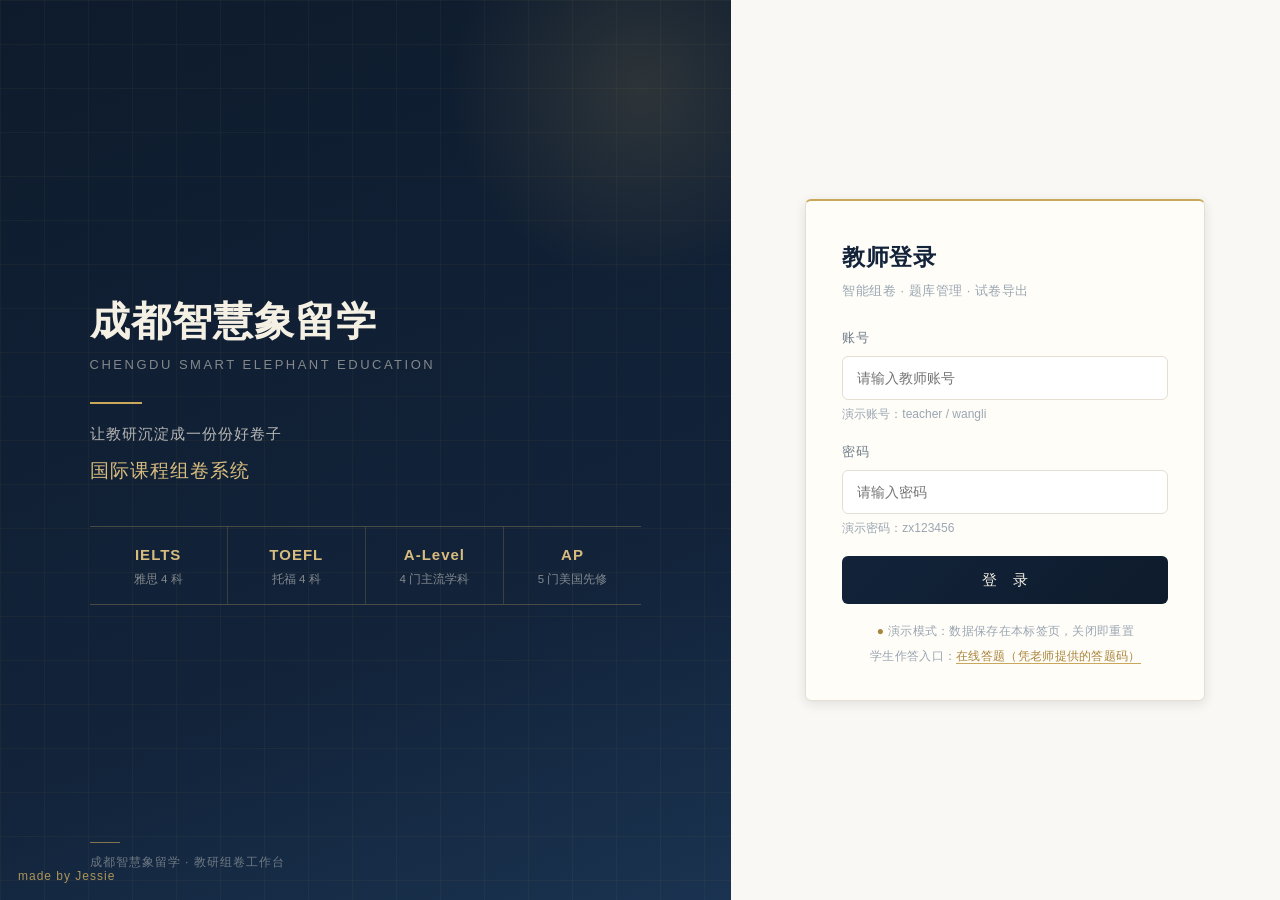
==== commit f6eb8e39: "style: de-AI visual pass — tighter radius/spacing/density, flat hovers, letter-spacing cleanup, remo" ====
--- a/index.html
+++ b/index.html
@@ -4,7 +4,7 @@
   <meta charset="UTF-8">
   <meta name="viewport" content="width=device-width, initial-scale=1.0">
   <title>登录 · 国际课程组卷系统</title>
-  <link rel="stylesheet" href="css/style.css?v=20260928k">
+  <link rel="stylesheet" href="css/style.css?v=20260929a">
 </head>
 <body class="login-body">
 
@@ -56,9 +56,9 @@
   </main>
   </div>
 
-  <script src="js/common.js?v=20260928k"></script>
-  <script src="js/mock-data.js?v=20260928k"></script>
-  <script src="js/api.js?v=20260928k"></script>
+  <script src="js/common.js?v=20260929a"></script>
+  <script src="js/mock-data.js?v=20260929a"></script>
+  <script src="js/api.js?v=20260929a"></script>
   <script>
     (function () {
       'use strict';
--- a/css/style.css
+++ b/css/style.css
@@ -22,9 +22,9 @@
   --c-danger-soft: #F6E8E5;
   --c-done: #4A7A5E;
   --c-done-soft: #E7EFE7;
-  --radius: 10px;
-  --shadow: 0 2px 12px rgba(14, 27, 44, 0.06);
-  --shadow-hover: 0 10px 28px rgba(14, 27, 44, 0.12);
+  --radius: 6px;
+  --shadow: 0 1px 3px rgba(14, 27, 44, 0.07), 0 1px 2px rgba(14, 27, 44, 0.04);
+  --shadow-hover: 0 3px 12px rgba(14, 27, 44, 0.11);
   --f-serif: "DengXian", "DengXian Light", "Microsoft YaHei", "PingFang SC", sans-serif;
   --f-num: "Segoe UI", "Helvetica Neue", Arial, sans-serif;
 }
@@ -35,8 +35,8 @@
   font-family: "DengXian", "Microsoft YaHei", "PingFang SC", "Hiragino Sans GB", sans-serif;
   background: var(--c-bg);
   color: var(--c-text);
-  font-size: 15px;
-  line-height: 1.65;
+  font-size: 14px;
+  line-height: 1.6;
   -webkit-font-smoothing: antialiased;
 }
 a { color: inherit; text-decoration: none; }
@@ -48,11 +48,11 @@
 .topbar {
   background: var(--c-navy);
   color: #F5F0E4;
-  height: 62px;
-  display: flex;
-  align-items: center;
-  padding: 0 30px;
-  gap: 14px;
+  height: 56px;
+  display: flex;
+  align-items: center;
+  padding: 0 24px;
+  gap: 12px;
   position: sticky;
   top: 0;
   z-index: 50;
@@ -63,7 +63,7 @@
   align-items: center;
   gap: 11px;
   font-family: var(--f-serif);
-  font-size: 18px;
+  font-size: 16px;
   font-weight: 600;
   letter-spacing: 0.5px;
   white-space: nowrap;
@@ -129,20 +129,20 @@
 /* ================= 页签导航 ================= */
 .nav-tabs {
   display: flex;
-  gap: 6px;
+  gap: 4px;
   background: var(--c-card);
   border: 1px solid var(--c-border);
   border-radius: var(--radius);
   box-shadow: var(--shadow);
-  padding: 6px;
-  margin-bottom: 24px;
+  padding: 4px;
+  margin-bottom: 20px;
   position: sticky;
-  top: 74px;
+  top: 68px;
   z-index: 40;
 }
 .nav-tab {
   flex: 1;
-  height: 40px;
+  height: 36px;
   border: none;
   background: transparent;
   border-radius: 6px;
@@ -202,12 +202,12 @@
   align-items: baseline;
   justify-content: space-between;
   gap: 12px;
-  margin: 26px 0 16px;
+  margin: 20px 0 12px;
 }
 .section-head:first-child { margin-top: 0; }
 .section-head h2 {
   font-family: var(--f-serif);
-  font-size: 19px;
+  font-size: 17px;
   font-weight: 600;
   color: var(--c-navy-2);
   letter-spacing: 0.5px;
@@ -228,7 +228,7 @@
   border-radius: var(--radius);
   box-shadow: var(--shadow);
   border: 1px solid var(--c-border);
-  padding: 22px 24px;
+  padding: 18px 20px;
 }
 .stat-grid {
   display: grid;
@@ -241,15 +241,15 @@
   box-shadow: var(--shadow);
   border: 1px solid var(--c-border);
   border-top: 2px solid var(--c-gold);
-  padding: 20px 22px;
+  padding: 14px 18px;
   display: flex;
   align-items: center;
   gap: 16px;
   transition: transform 0.2s, box-shadow 0.2s;
 }
-.stat-card:hover { transform: translateY(-2px); box-shadow: var(--shadow-hover); }
+.stat-card:hover { box-shadow: var(--shadow-hover); border-color: rgba(201, 168, 92, 0.45); }
 .stat-icon {
-  width: 48px; height: 48px;
+  width: 40px; height: 40px;
   border-radius: 50%;
   border: 1px solid var(--c-border);
   background: var(--c-bg);
@@ -261,7 +261,7 @@
 .stat-icon.navy { color: var(--c-navy-2); }
 .stat-meta .stat-value {
   font-family: var(--f-num);
-  font-size: 28px;
+  font-size: 24px;
   font-weight: 700;
   color: var(--c-navy-2);
   line-height: 1.2;
@@ -364,16 +364,15 @@
 table.data th {
   text-align: left;
   font-weight: 600;
-  font-size: 12.5px;
+  font-size: 12px;
   color: var(--c-text-sub);
-  letter-spacing: 0.5px;
   background: #F6F2E9;
-  padding: 11px 14px;
+  padding: 8px 12px;
   border-bottom: 1px solid var(--c-border);
   white-space: nowrap;
 }
 table.data td {
-  padding: 12px 14px;
+  padding: 9px 12px;
   border-bottom: 1px solid #F0EBE0;
   vertical-align: top;
 }
@@ -395,11 +394,10 @@
 /* ================= 标签 ================= */
 .tag {
   display: inline-block;
-  font-size: 12px;
-  padding: 2px 10px;
+  font-size: 11px;
+  padding: 1px 7px;
   border-radius: 3px;
   white-space: nowrap;
-  letter-spacing: 0.5px;
 }
 .tag-subject { background: var(--c-gold-soft); color: var(--c-gold-deep); }
 .tag-type { background: #ECEFF3; color: var(--c-navy-2); }
@@ -414,12 +412,11 @@
 /* ================= 按钮 ================= */
 .btn {
   display: inline-flex; align-items: center; justify-content: center; gap: 6px;
-  height: 38px;
-  padding: 0 18px;
-  border-radius: 6px;
+  height: 34px;
+  padding: 0 14px;
+  border-radius: 5px;
   border: 1px solid transparent;
-  font-size: 14px;
-  letter-spacing: 0.3px;
+  font-size: 13.5px;
   transition: all 0.2s;
   white-space: nowrap;
 }
@@ -488,10 +485,10 @@
   display: inline-flex;
   align-items: center;
   gap: 5px;
-  height: 28px;
-  padding: 0 12px;
-  border: 1px solid var(--c-border);
-  border-radius: 999px;
+  height: 26px;
+  padding: 0 10px;
+  border: 1px solid var(--c-border);
+  border-radius: 4px;
   font-size: 13px;
   background: #fff;
   color: var(--c-text-sub);
@@ -672,7 +669,7 @@
   flex-direction: column;
   gap: 12px;
 }
-.paper-card:hover { transform: translateY(-3px); box-shadow: var(--shadow-hover); border-color: rgba(201, 168, 92, 0.7); }
+.paper-card:hover { box-shadow: var(--shadow-hover); border-color: rgba(201, 168, 92, 0.55); }
 .paper-card .pc-head { display: flex; align-items: flex-start; gap: 10px; }
 .paper-card .pc-name {
   font-family: var(--f-serif);
@@ -777,7 +774,7 @@
   font-size: 14px;
   grid-column: 1 / -1;
 }
-.empty-tip .et-icon { font-size: 30px; margin-bottom: 10px; opacity: 0.5; }
+.empty-tip .et-icon { display: none; }
 
 /* ================= 头像 ================= */
 .avatar {
@@ -1239,6 +1236,12 @@
 .sec-name-input:focus { border-color: var(--c-gold); background: #fff; }
 .ws-sec-head .sec-sum { font-size: 12px; color: var(--c-text-sub); white-space: nowrap; font-family: var(--f-num); }
 
+.ws-q { cursor: grab; }
+.ws-q.drag-over { outline: 2px dashed var(--c-gold); outline-offset: -2px; background: var(--c-gold-soft); }
+.ws-q:active { cursor: grabbing; }
+.ws-q { cursor: grab; }
+.ws-q.drag-over { outline: 2px dashed var(--c-gold); outline-offset: -2px; background: var(--c-gold-soft); }
+.ws-q:active { cursor: grabbing; }
 .ws-q {
   display: flex;
   align-items: center;
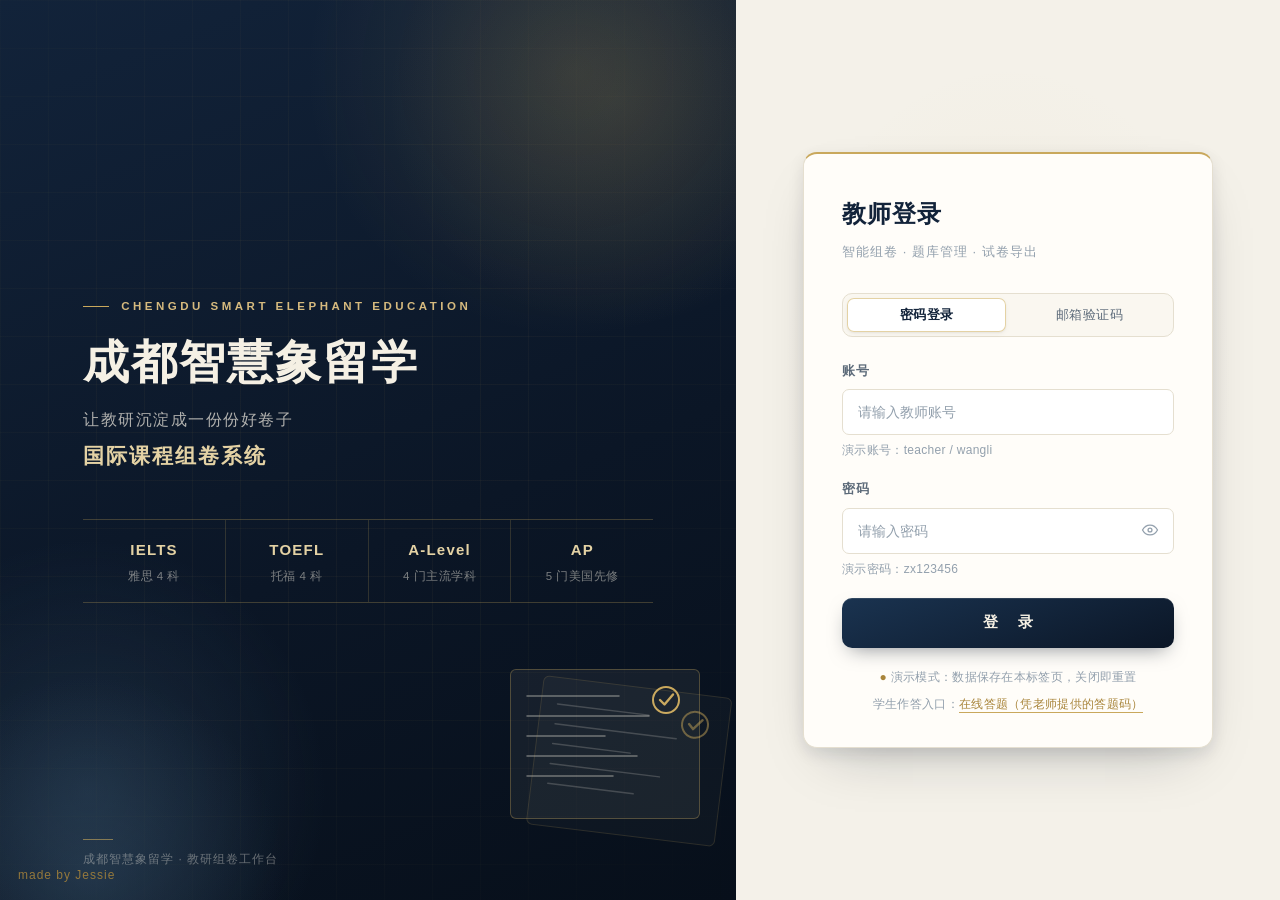
==== commit 40beee53: "邮箱验证码登录（开发模式回显+SMTP 环境变量通道）+ 纸阅视觉升版 v2 + Render/HF 部署套件（v=20261001c）" ====
--- a/index.html
+++ b/index.html
@@ -4,23 +4,28 @@
   <meta charset="UTF-8">
   <meta name="viewport" content="width=device-width, initial-scale=1.0">
   <title>登录 · 国际课程组卷系统</title>
-  <link rel="stylesheet" href="css/style.css?v=20260929a">
+  <link rel="stylesheet" href="css/style.css?v=20261001c">
 </head>
 <body class="login-body">
 
   <div class="login-wrap">
   <!-- 左侧：品牌区 -->
   <aside class="login-brand">
-    <h1 class="lb-name-zh">成都智慧象留学</h1>
-    <div class="lb-name-en">CHENGDU SMART ELEPHANT EDUCATION</div>
-    <div class="lb-divider"></div>
-    <p class="lb-slogan">让教研沉淀成一份份好卷子</p>
-    <p class="lb-system">国际课程组卷系统</p>
-    <div class="lb-programs" aria-label="国际课程体系">
-      <div class="pg-item"><div class="pg-name">IELTS</div><div class="pg-sub">雅思 4 科</div></div>
-      <div class="pg-item"><div class="pg-name">TOEFL</div><div class="pg-sub">托福 4 科</div></div>
-      <div class="pg-item"><div class="pg-name">A-Level</div><div class="pg-sub">4 门主流学科</div></div>
-      <div class="pg-item"><div class="pg-name">AP</div><div class="pg-sub">5 门美国先修</div></div>
+    <div class="lb-aura"></div>
+    <div class="lb-aura b"></div>
+    <div class="lb-papers" aria-hidden="true"><i class="f1"></i><i class="f2"></i></div>
+
+    <div class="lb-inner">
+      <div class="lb-eyebrow">Chengdu Smart Elephant Education</div>
+      <h1 class="lb-name-zh">成都智慧象留学</h1>
+      <p class="lb-slogan">让教研沉淀成一份份好卷子</p>
+      <p class="lb-system">国际课程组卷系统</p>
+      <div class="lb-programs" aria-label="国际课程体系">
+        <div class="pg-item"><div class="pg-name">IELTS</div><div class="pg-sub">雅思 4 科</div></div>
+        <div class="pg-item"><div class="pg-name">TOEFL</div><div class="pg-sub">托福 4 科</div></div>
+        <div class="pg-item"><div class="pg-name">A-Level</div><div class="pg-sub">4 门主流学科</div></div>
+        <div class="pg-item"><div class="pg-name">AP</div><div class="pg-sub">5 门美国先修</div></div>
+      </div>
     </div>
     <div class="lb-foot">成都智慧象留学 · 教研组卷工作台</div>
   </aside>
@@ -31,16 +36,48 @@
       <h2 class="lc-title">教师登录</h2>
       <p class="lc-sub">智能组卷 · 题库管理 · 试卷导出</p>
 
+      <div class="login-tabs" id="login-tabs" role="tablist" aria-label="登录方式">
+        <button type="button" class="ltab on" data-ltab="pwd" role="tab" aria-selected="true">密码登录</button>
+        <button type="button" class="ltab" data-ltab="email" role="tab" aria-selected="false">邮箱验证码</button>
+      </div>
+
       <form id="login-form" autocomplete="off" novalidate>
-        <div class="field" id="field-account">
-          <label for="account">账号</label>
-          <input type="text" id="account" placeholder="请输入教师账号">
-          <span class="f-hint">演示账号：teacher / wangli</span>
+        <div id="panel-pwd">
+          <div class="field" id="field-account">
+            <label for="account">账号</label>
+            <input type="text" id="account" placeholder="请输入教师账号">
+            <span class="f-hint">演示账号：teacher / wangli</span>
+          </div>
+          <div class="field" id="field-password" style="position:relative;">
+            <label for="password">密码</label>
+            <input type="password" id="password" placeholder="请输入密码" style="padding-right:46px;">
+            <button type="button" id="btn-eye" aria-label="显示或隐藏密码" title="显示 / 隐藏密码"
+              style="position:absolute;right:8px;bottom:34px;width:32px;height:32px;border:none;background:transparent;color:var(--c-text-light);display:inline-flex;align-items:center;justify-content:center;border-radius:6px;transition:color .18s,background .18s;">
+              <svg id="eye-on" viewBox="0 0 24 24" width="18" height="18" fill="none" stroke="currentColor" stroke-width="1.7">
+                <path d="M2 12s3.5-6.5 10-6.5S22 12 22 12s-3.5 6.5-10 6.5S2 12 2 12z"/><circle cx="12" cy="12" r="2.6"/>
+              </svg>
+              <svg id="eye-off" viewBox="0 0 24 24" width="18" height="18" fill="none" stroke="currentColor" stroke-width="1.7" style="display:none;">
+                <path d="M2 12s3.5-6.5 10-6.5c2 0 3.7.6 5.2 1.5M22 12s-3.5 6.5-10 6.5c-2 0-3.7-.6-5.2-1.5"/><path d="M4 20L20 4"/>
+              </svg>
+            </button>
+            <span class="f-hint">演示密码：zx123456</span>
+          </div>
         </div>
-        <div class="field" id="field-password">
-          <label for="password">密码</label>
-          <input type="password" id="password" placeholder="请输入密码">
-          <span class="f-hint">演示密码：zx123456</span>
+
+        <div id="panel-email" hidden>
+          <div class="field" id="field-email">
+            <label for="email">邮箱</label>
+            <input type="email" id="email" placeholder="接收验证码的教师邮箱">
+            <span class="f-hint">演示邮箱：teacher@zhxx.cn / wangli@zhxx.cn</span>
+          </div>
+          <div class="field" id="field-code">
+            <label for="code">验证码</label>
+            <div class="code-row">
+              <input type="text" id="code" placeholder="6 位数字" maxlength="6" inputmode="numeric">
+              <button type="button" class="code-btn" id="btn-send-code">获取验证码</button>
+            </div>
+            <span class="f-hint" id="code-hint">验证码 5 分钟内有效，60 秒后可重新获取</span>
+          </div>
         </div>
 
         <div class="login-error" id="login-error" role="alert">账号或密码不正确</div>
@@ -49,16 +86,17 @@
       </form>
 
       <div class="login-mode-note" id="mode-note">正在探测运行环境…</div>
-      <div class="login-mode-note" style="margin-top:6px;">
-        学生作答入口：<a href="answer.html" style="color:var(--c-gold-deep);border-bottom:1px solid var(--c-gold);">在线答题（凭老师提供的答题码）</a>
+      <div class="login-mode-note" style="margin-top:8px;">
+        学生作答入口：<a href="answer.html" style="color:var(--c-gold-deep);border-bottom:1px solid var(--c-gold);padding-bottom:1px;">在线答题（凭老师提供的答题码）</a>
       </div>
     </section>
   </main>
   </div>
 
-  <script src="js/common.js?v=20260929a"></script>
-  <script src="js/mock-data.js?v=20260929a"></script>
-  <script src="js/api.js?v=20260929a"></script>
+  <script src="js/common.js?v=20261001c"></script>
+  <script src="js/mock-data.js?v=20261001c"></script>
+  <script src="js/api.js?v=20261001c"></script>
+  <script src="js/micro.js?v=20261001c"></script>
   <script>
     (function () {
       'use strict';
@@ -68,17 +106,92 @@
 
       window.ZJ.injectWatermark();
 
+      var panels = { pwd: document.getElementById('panel-pwd'), email: document.getElementById('panel-email') };
+      var errFields = { pwd: ['field-account', 'field-password'], email: ['field-email', 'field-code'] };
+      var loginMode = 'pwd';
+
       function setErr(msg) {
         errBox.textContent = msg;
         errBox.classList.add('show');
-        document.getElementById('field-account').classList.add('err');
-        document.getElementById('field-password').classList.add('err');
+        (errFields[loginMode] || []).forEach(function (id) {
+          document.getElementById(id).classList.add('err');
+        });
       }
       function clearErr() {
         errBox.classList.remove('show');
-        document.getElementById('field-account').classList.remove('err');
-        document.getElementById('field-password').classList.remove('err');
+        ['field-account', 'field-password', 'field-email', 'field-code'].forEach(function (id) {
+          var el = document.getElementById(id);
+          if (el) { el.classList.remove('err'); }
+        });
       }
+
+      /* 登录方式页签 */
+      document.getElementById('login-tabs').addEventListener('click', function (e) {
+        var tab = e.target.closest('.ltab');
+        if (!tab || tab.dataset.ltab === loginMode) { return; }
+        loginMode = tab.dataset.ltab;
+        document.querySelectorAll('.ltab').forEach(function (t) {
+          var on = t === tab;
+          t.classList.toggle('on', on);
+          t.setAttribute('aria-selected', on ? 'true' : 'false');
+        });
+        panels.pwd.hidden = loginMode !== 'pwd';
+        panels.email.hidden = loginMode !== 'email';
+        clearErr();
+      });
+
+      /* 密码可见性切换 */
+      var eyeBtn = document.getElementById('btn-eye');
+      eyeBtn.addEventListener('click', function () {
+        var input = document.getElementById('password');
+        var show = input.type === 'password';
+        input.type = show ? 'text' : 'password';
+        document.getElementById('eye-on').style.display = show ? 'none' : '';
+        document.getElementById('eye-off').style.display = show ? '' : 'none';
+        input.focus();
+      });
+
+      /* 获取验证码（60 秒倒计时；开发模式回显验证码便于本地联调） */
+      var sendBtn = document.getElementById('btn-send-code');
+      var codeHint = document.getElementById('code-hint');
+      var cdTimer = null;
+      function startCountdown() {
+        var left = 60;
+        sendBtn.disabled = true;
+        sendBtn.textContent = '重新获取(' + left + 's)';
+        clearInterval(cdTimer);
+        cdTimer = setInterval(function () {
+          left -= 1;
+          if (left <= 0) {
+            clearInterval(cdTimer);
+            sendBtn.disabled = false;
+            sendBtn.textContent = '重新获取';
+          } else {
+            sendBtn.textContent = '重新获取(' + left + 's)';
+          }
+        }, 1000);
+      }
+      sendBtn.addEventListener('click', function () {
+        clearErr();
+        var email = document.getElementById('email').value.trim();
+        if (!email) { setErr('请输入邮箱'); return; }
+        sendBtn.disabled = true;
+        sendBtn.textContent = '发送中…';
+        window.ZJ_Data.sendEmailCode(email).then(function (res) {
+          if (res && res.devCode) {
+            codeHint.innerHTML = '开发模式模拟发送（未配置 SMTP），验证码：<b style="color:var(--c-gold-deep);font-family:var(--f-num);letter-spacing:1px;">' +
+              window.ZJ.esc(res.devCode) + '</b>，5 分钟内有效';
+          } else {
+            codeHint.textContent = '验证码已发送至 ' + email + '，请查收';
+          }
+          window.ZJ.toast('验证码已发送');
+          startCountdown();
+        }).catch(function (err) {
+          setErr(err.message || '验证码发送失败');
+          sendBtn.disabled = false;
+          sendBtn.textContent = '获取验证码';
+        });
+      });
 
       // 已登录直接进工作台
       var auth = window.ZJ.loadAuth();
@@ -96,6 +209,24 @@
       form.addEventListener('submit', function (e) {
         e.preventDefault();
         clearErr();
+        var finish = function (profile) {
+          window.ZJ.saveAuth(profile);
+          location.replace('admin.html');
+        };
+        var fail = function (err) {
+          setErr(err.message || '登录失败，请重试');
+          btn.disabled = false;
+          btn.textContent = '登 录';
+        };
+        if (loginMode === 'email') {
+          var email = document.getElementById('email').value.trim();
+          var code = document.getElementById('code').value.trim();
+          if (!email || !code) { setErr('请输入邮箱与验证码'); return; }
+          btn.disabled = true;
+          btn.textContent = '登录中…';
+          window.ZJ_Data.emailLogin(email, code).then(finish).catch(fail);
+          return;
+        }
         var account = document.getElementById('account').value.trim();
         var password = document.getElementById('password').value;
         if (!account || !password) {
@@ -104,14 +235,7 @@
         }
         btn.disabled = true;
         btn.textContent = '登录中…';
-        window.ZJ_Data.login(account, password).then(function (profile) {
-          window.ZJ.saveAuth(profile);
-          location.replace('admin.html');
-        }).catch(function (err) {
-          setErr(err.message || '账号或密码不正确');
-          btn.disabled = false;
-          btn.textContent = '登 录';
-        });
+        window.ZJ_Data.login(account, password).then(finish).catch(fail);
       });
     })();
   </script>
--- a/css/style.css
+++ b/css/style.css
@@ -1,67 +1,149 @@
 /* =========================================================
- * 成都智慧象留学 · 国际课程组卷系统 - 全站样式
- * 与学生进度追踪系统同一套视觉规范（藏蓝 #0E1B2C / 香槟金 #C9A85C）
- * 字体：标题等线 DengXian，数字 Segoe UI，字距 ≤1px
+ * 成都智慧象留学 · 国际课程组卷系统 — 全站样式 v2「纸阅 Atelier」
+ * 2026-10-01 视觉升版：墨蓝 × 香槟金 × 暖纸面
+ * 排印：DengXian / 雅黑 + Segoe UI（数字 tabular-nums）
+ * 规则：金色只做点缀；动效统一 out-quint / spring 曲线；
+ *       打印段（.paper-sheet）保持 A4 排版精度，勿随意改动
  * ========================================================= */
 
 :root {
-  --c-navy: #0E1B2C;
-  --c-navy-2: #12233A;
-  --c-navy-3: #3E5C76;
-  --c-gold: #C9A85C;
-  --c-gold-light: #D8BC7E;
-  --c-gold-deep: #A9853B;
-  --c-gold-soft: #F3EAD5;
-  --c-bg: #FAF8F4;
-  --c-card: #FFFDF8;
-  --c-border: #E5DFD2;
-  --c-text: #2E3A48;
-  --c-text-sub: #6E7B88;
-  --c-text-light: #9AA6B2;
-  --c-danger: #B04A3E;
-  --c-danger-soft: #F6E8E5;
-  --c-done: #4A7A5E;
-  --c-done-soft: #E7EFE7;
-  --radius: 6px;
-  --shadow: 0 1px 3px rgba(14, 27, 44, 0.07), 0 1px 2px rgba(14, 27, 44, 0.04);
-  --shadow-hover: 0 3px 12px rgba(14, 27, 44, 0.11);
-  --f-serif: "DengXian", "DengXian Light", "Microsoft YaHei", "PingFang SC", sans-serif;
-  --f-num: "Segoe UI", "Helvetica Neue", Arial, sans-serif;
+  /* ---- 墨蓝（Ink） ---- */
+  --ink-950: #070F1A;
+  --ink-900: #0B1626;
+  --ink-850: #0E1B2C;
+  --ink-800: #12233A;
+  --ink-700: #1A3350;
+  --ink-600: #24446B;
+  --ink-500: #3E5C76;
+
+  /* ---- 香槟金（Champagne） ---- */
+  --gold-100: #F6EFDC;
+  --gold-200: #F0E4C8;
+  --gold-300: #E4D2A4;
+  --gold-400: #D6BA7E;
+  --gold-500: #C9A85C;
+  --gold-600: #A9853B;
+  --gold-700: #8A6D2F;
+
+  /* ---- 纸面（Paper） ---- */
+  --paper: #F4F1E9;
+  --paper-2: #FAF7F0;
+  --card: #FFFDF9;
+  --line: #E5DFD0;
+  --line-2: #EFEAE0;
+
+  /* ---- 文字 ---- */
+  --tx: #253140;
+  --tx-2: #5C6A79;
+  --tx-3: #93A0AD;
+
+  /* ---- 语义 ---- */
+  --danger: #B04A3E;
+  --danger-soft: #F7E9E6;
+  --ok: #45775C;
+  --ok-soft: #E8F0E8;
+
+  /* ---- 字体 ---- */
+  --f-sans: "DengXian", "PingFang SC", "Microsoft YaHei", "Hiragino Sans GB", sans-serif;
+  --f-num: "Segoe UI", -apple-system, "Helvetica Neue", Arial, sans-serif;
+
+  /* ---- 圆角 / 阴影 / 动效 ---- */
+  --r-sm: 7px;
+  --r-md: 10px;
+  --r-lg: 14px;
+  --sh-1: 0 1px 2px rgba(12, 23, 37, 0.05), 0 2px 6px rgba(12, 23, 37, 0.04);
+  --sh-2: 0 2px 6px rgba(12, 23, 37, 0.06), 0 14px 32px -18px rgba(12, 23, 37, 0.22);
+  --sh-3: 0 6px 16px rgba(12, 23, 37, 0.1), 0 24px 56px -24px rgba(12, 23, 37, 0.28);
+  --e-out: cubic-bezier(0.22, 1, 0.36, 1);
+  --e-spring: cubic-bezier(0.34, 1.4, 0.64, 1);
+  --t-fast: 0.18s;
+  --t-med: 0.32s;
+
+  /* ---- 旧变量别名（JS 内联样式与历史模板仍在引用，勿删） ---- */
+  --c-navy: var(--ink-850);
+  --c-navy-2: var(--ink-800);
+  --c-navy-3: var(--ink-500);
+  --c-gold: var(--gold-500);
+  --c-gold-light: var(--gold-400);
+  --c-gold-deep: var(--gold-600);
+  --c-gold-soft: var(--gold-100);
+  --c-bg: var(--paper);
+  --c-card: var(--card);
+  --c-border: var(--line);
+  --c-text: var(--tx);
+  --c-text-sub: var(--tx-2);
+  --c-text-light: var(--tx-3);
+  --c-danger: var(--danger);
+  --c-danger-soft: var(--danger-soft);
+  --c-done: var(--ok);
+  --c-done-soft: var(--ok-soft);
+  --radius: var(--r-md);
+  --shadow: var(--sh-1);
+  --shadow-hover: var(--sh-2);
+  --f-serif: var(--f-sans);
 }
 
 * { margin: 0; padding: 0; box-sizing: border-box; }
+[hidden] { display: none !important; }
 html, body { height: 100%; }
 body {
-  font-family: "DengXian", "Microsoft YaHei", "PingFang SC", "Hiragino Sans GB", sans-serif;
-  background: var(--c-bg);
-  color: var(--c-text);
+  font-family: var(--f-sans);
+  background: var(--paper);
+  color: var(--tx);
   font-size: 14px;
-  line-height: 1.6;
+  line-height: 1.65;
   -webkit-font-smoothing: antialiased;
-}
+  text-rendering: optimizeLegibility;
+}
+::selection { background: rgba(201, 168, 92, 0.32); color: var(--ink-900); }
 a { color: inherit; text-decoration: none; }
 ul, ol { list-style: none; }
 button { font-family: inherit; cursor: pointer; }
-input, select, textarea { font-family: inherit; font-size: 14px; color: var(--c-text); }
+input, select, textarea { font-family: inherit; font-size: 14px; color: var(--tx); }
+img { max-width: 100%; }
+
+/* 焦点可达性：键盘导航时金色描边 */
+:focus { outline: none; }
+:focus-visible { outline: 2px solid var(--gold-500); outline-offset: 2px; border-radius: 4px; }
+
+/* 滚动条 */
+::-webkit-scrollbar { width: 10px; height: 10px; }
+::-webkit-scrollbar-track { background: transparent; }
+::-webkit-scrollbar-thumb {
+  background: rgba(14, 27, 44, 0.16);
+  border-radius: 999px;
+  border: 3px solid transparent;
+  background-clip: content-box;
+}
+::-webkit-scrollbar-thumb:hover { background-color: rgba(14, 27, 44, 0.3); }
+* { scrollbar-width: thin; scrollbar-color: rgba(14, 27, 44, 0.18) transparent; }
 
 /* ================= 顶部导航 ================= */
 .topbar {
-  background: var(--c-navy);
+  background: linear-gradient(180deg, var(--ink-800) 0%, var(--ink-900) 100%);
   color: #F5F0E4;
-  height: 56px;
-  display: flex;
-  align-items: center;
-  padding: 0 24px;
+  height: 58px;
+  display: flex;
+  align-items: center;
+  padding: 0 26px;
   gap: 12px;
   position: sticky;
   top: 0;
   z-index: 50;
-  border-bottom: 1px solid rgba(201, 168, 92, 0.35);
+}
+/* 顶栏底部的金色缝线 */
+.topbar::after {
+  content: "";
+  position: absolute;
+  left: 0; right: 0; bottom: -1px;
+  height: 1px;
+  background: linear-gradient(90deg, transparent 0%, rgba(201, 168, 92, 0.55) 18%, rgba(201, 168, 92, 0.55) 82%, transparent 100%);
+  pointer-events: none;
 }
 .topbar .brand {
   display: flex;
   align-items: center;
-  gap: 11px;
+  gap: 12px;
   font-family: var(--f-serif);
   font-size: 16px;
   font-weight: 600;
@@ -70,29 +152,39 @@
   color: #F5F0E4;
 }
 .topbar .brand-mark {
-  width: 32px; height: 32px;
-  border: 1px solid var(--c-gold);
-  border-radius: 6px;
+  width: 34px; height: 34px;
+  border: 1px solid rgba(201, 168, 92, 0.65);
+  border-radius: 9px;
+  background:
+    radial-gradient(120% 120% at 20% 0%, rgba(201, 168, 92, 0.18), transparent 60%),
+    rgba(255, 255, 255, 0.03);
+  box-shadow: inset 0 1px 0 rgba(255, 255, 255, 0.08);
   display: inline-flex; align-items: center; justify-content: center;
-  color: var(--c-gold-light);
+  color: var(--gold-300);
   flex: none;
-}
-.topbar .brand-mark svg { width: 18px; height: 18px; }
+  transition: box-shadow var(--t-med) var(--e-out), transform var(--t-med) var(--e-spring);
+}
+.topbar .brand:hover .brand-mark {
+  box-shadow: 0 0 0 4px rgba(201, 168, 92, 0.12), inset 0 1px 0 rgba(255, 255, 255, 0.08);
+  transform: translateY(-1px);
+}
+.topbar .brand-mark svg { width: 19px; height: 19px; }
 .topbar .brand-sub {
   font-size: 12px;
   font-weight: 400;
-  color: rgba(245, 240, 228, 0.55);
+  color: rgba(245, 240, 228, 0.52);
   letter-spacing: 0.3px;
-  border-left: 1px solid rgba(201, 168, 92, 0.4);
+  border-left: 1px solid rgba(201, 168, 92, 0.35);
   padding-left: 12px;
 }
 .topbar .spacer { flex: 1; }
 .topbar .mode-chip {
   font-size: 12px;
-  color: rgba(245, 240, 228, 0.65);
-  border: 1px dashed rgba(201, 168, 92, 0.5);
-  border-radius: 4px;
-  padding: 2px 10px;
+  color: rgba(245, 240, 228, 0.68);
+  border: 1px solid rgba(201, 168, 92, 0.4);
+  background: rgba(201, 168, 92, 0.07);
+  border-radius: 999px;
+  padding: 4px 14px;
   letter-spacing: 0.3px;
   white-space: nowrap;
 }
@@ -101,74 +193,91 @@
   align-items: center;
   gap: 10px;
   font-size: 13px;
-  color: rgba(245, 240, 228, 0.9);
+  color: rgba(245, 240, 228, 0.92);
   white-space: nowrap;
 }
-.topbar .user-chip .avatar { width: 30px; height: 30px; font-size: 13px; }
+.topbar .user-chip .avatar { width: 32px; height: 32px; font-size: 13px; box-shadow: 0 0 0 2px rgba(201, 168, 92, 0.35); }
 .topbar .role-badge {
-  font-size: 12px;
-  color: var(--c-gold-light);
-  border: 1px solid rgba(201, 168, 92, 0.55);
-  border-radius: 3px;
-  padding: 1px 8px;
-  letter-spacing: 0.3px;
+  font-size: 11.5px;
+  color: var(--gold-300);
+  border: 1px solid rgba(201, 168, 92, 0.5);
+  background: rgba(201, 168, 92, 0.08);
+  border-radius: 5px;
+  padding: 2px 9px;
+  letter-spacing: 0.5px;
 }
 .topbar .user-link {
-  font-size: 13px;
-  color: rgba(245, 240, 228, 0.8);
-  padding: 5px 13px;
-  border: 1px solid rgba(245, 240, 228, 0.28);
-  border-radius: 4px;
-  transition: border-color 0.2s, color 0.2s;
+  font-size: 12.5px;
+  color: rgba(245, 240, 228, 0.78);
+  padding: 6px 14px;
+  border: 1px solid rgba(245, 240, 228, 0.22);
+  border-radius: 7px;
+  transition: border-color var(--t-fast), color var(--t-fast), background var(--t-fast), transform var(--t-fast);
   white-space: nowrap;
   letter-spacing: 0.3px;
   background: transparent;
 }
-.topbar .user-link:hover { border-color: var(--c-gold); color: var(--c-gold-light); }
+.topbar .user-link:hover {
+  border-color: var(--gold-500);
+  color: var(--gold-300);
+  background: rgba(201, 168, 92, 0.08);
+}
+.topbar .user-link:active { transform: scale(0.96); }
 
 /* ================= 页签导航 ================= */
 .nav-tabs {
   display: flex;
   gap: 4px;
-  background: var(--c-card);
-  border: 1px solid var(--c-border);
-  border-radius: var(--radius);
-  box-shadow: var(--shadow);
-  padding: 4px;
-  margin-bottom: 20px;
+  background: var(--card);
+  border: 1px solid var(--line);
+  border-radius: var(--r-md);
+  box-shadow: var(--sh-1);
+  padding: 5px;
+  margin-bottom: 22px;
   position: sticky;
-  top: 68px;
+  top: 70px;
   z-index: 40;
 }
 .nav-tab {
   flex: 1;
-  height: 36px;
+  height: 38px;
   border: none;
   background: transparent;
-  border-radius: 6px;
-  font-size: 14px;
+  border-radius: 8px;
+  font-size: 13.5px;
   letter-spacing: 0.5px;
-  color: var(--c-text-sub);
+  color: var(--tx-2);
   display: inline-flex;
   align-items: center;
   justify-content: center;
   gap: 7px;
-  transition: all 0.2s;
+  transition: color var(--t-fast), background var(--t-fast);
   position: relative;
 }
-.nav-tab svg { width: 16px; height: 16px; opacity: 0.75; }
-.nav-tab:hover { color: var(--c-gold-deep); background: var(--c-bg); }
+.nav-tab svg { width: 16px; height: 16px; opacity: 0.6; transition: transform var(--t-med) var(--e-spring), opacity var(--t-fast); }
+.nav-tab:hover { color: var(--gold-700); background: var(--paper-2); }
+.nav-tab:hover svg { opacity: 0.9; transform: translateY(-1px); }
 .nav-tab.active {
-  background: var(--c-navy-2);
+  background: linear-gradient(180deg, var(--ink-700), var(--ink-850));
   color: #F5F0E4;
-  font-weight: 500;
-}
-.nav-tab.active svg { opacity: 1; }
+  font-weight: 600;
+  box-shadow: 0 2px 8px -2px rgba(12, 23, 37, 0.4), inset 0 1px 0 rgba(255, 255, 255, 0.06);
+}
+.nav-tab.active svg { opacity: 1; color: var(--gold-300); }
+.nav-tab.active::after {
+  content: "";
+  position: absolute;
+  left: 50%; bottom: 3px;
+  transform: translateX(-50%);
+  width: 18px; height: 2px;
+  border-radius: 2px;
+  background: linear-gradient(90deg, var(--gold-400), var(--gold-500));
+}
 .nav-tab .badge {
   min-width: 18px;
   height: 18px;
   border-radius: 999px;
-  background: var(--c-gold);
+  background: var(--gold-500);
   color: #fff;
   font-size: 11px;
   font-family: var(--f-num);
@@ -179,22 +288,21 @@
 }
 
 /* ================= 布局 ================= */
-.page { max-width: 1200px; margin: 0 auto; padding: 24px 24px 20px; }
+.page { max-width: 1240px; margin: 0 auto; padding: 28px 28px 24px; }
 .site-footer {
   text-align: center;
   font-size: 12px;
-  color: var(--c-text-light);
-  letter-spacing: 0.3px;
-  padding: 26px 0 34px;
+  color: var(--tx-3);
+  letter-spacing: 0.4px;
+  padding: 30px 0 38px;
 }
 .site-footer::before {
   content: "";
   display: block;
   width: 56px;
   height: 1px;
-  background: var(--c-gold);
-  opacity: 0.55;
-  margin: 0 auto 14px;
+  background: linear-gradient(90deg, transparent, var(--gold-500), transparent);
+  margin: 0 auto 16px;
 }
 
 .section-head {
@@ -202,33 +310,35 @@
   align-items: baseline;
   justify-content: space-between;
   gap: 12px;
-  margin: 20px 0 12px;
+  margin: 22px 0 14px;
 }
 .section-head:first-child { margin-top: 0; }
 .section-head h2 {
   font-family: var(--f-serif);
-  font-size: 17px;
+  font-size: 17.5px;
   font-weight: 600;
-  color: var(--c-navy-2);
+  color: var(--ink-800);
   letter-spacing: 0.5px;
+  display: flex;
+  align-items: center;
 }
 .section-head h2::before {
   content: "";
   display: inline-block;
-  width: 4px; height: 15px;
-  background: var(--c-gold);
+  width: 3px; height: 16px;
+  border-radius: 2px;
+  background: linear-gradient(180deg, var(--gold-400), var(--gold-600));
   margin-right: 10px;
-  vertical-align: -1px;
-}
-.section-head .sec-note { font-size: 12px; color: var(--c-text-light); letter-spacing: 0.5px; }
+}
+.section-head .sec-note { font-size: 12px; color: var(--tx-3); letter-spacing: 0.5px; }
 
 /* ================= 卡片与统计 ================= */
 .card {
-  background: var(--c-card);
-  border-radius: var(--radius);
-  box-shadow: var(--shadow);
-  border: 1px solid var(--c-border);
-  padding: 18px 20px;
+  background: var(--card);
+  border-radius: var(--r-lg);
+  box-shadow: var(--sh-1);
+  border: 1px solid var(--line);
+  padding: 22px 24px;
 }
 .stat-grid {
   display: grid;
@@ -236,43 +346,69 @@
   gap: 18px;
 }
 .stat-card {
-  background: var(--c-card);
-  border-radius: var(--radius);
-  box-shadow: var(--shadow);
-  border: 1px solid var(--c-border);
-  border-top: 2px solid var(--c-gold);
-  padding: 14px 18px;
+  position: relative;
+  overflow: hidden;
+  background: var(--card);
+  border-radius: var(--r-lg);
+  box-shadow: var(--sh-1);
+  border: 1px solid var(--line);
+  padding: 18px 20px 16px;
   display: flex;
   align-items: center;
   gap: 16px;
-  transition: transform 0.2s, box-shadow 0.2s;
-}
-.stat-card:hover { box-shadow: var(--shadow-hover); border-color: rgba(201, 168, 92, 0.45); }
+  transition: transform var(--t-med) var(--e-out), box-shadow var(--t-med) var(--e-out), border-color var(--t-med);
+}
+.stat-card::before {
+  content: "";
+  position: absolute;
+  top: 0; left: 0; right: 0;
+  height: 2px;
+  background: linear-gradient(90deg, var(--gold-400), var(--gold-600));
+  transform: scaleX(0);
+  transform-origin: left;
+  transition: transform 0.7s var(--e-out) 0.15s;
+}
+.stat-card.in::before, .stat-card:hover::before { transform: scaleX(1); }
+.stat-card:hover {
+  transform: translateY(-2px);
+  box-shadow: var(--sh-2);
+  border-color: rgba(201, 168, 92, 0.5);
+}
 .stat-icon {
-  width: 40px; height: 40px;
-  border-radius: 50%;
-  border: 1px solid var(--c-border);
-  background: var(--c-bg);
-  color: var(--c-gold-deep);
+  width: 42px; height: 42px;
+  border-radius: 12px;
+  border: 1px solid var(--line);
+  background: var(--paper-2);
+  color: var(--gold-600);
   display: flex; align-items: center; justify-content: center;
   flex: none;
+  transition: background var(--t-med), color var(--t-med), transform var(--t-med) var(--e-spring);
+}
+.stat-card:hover .stat-icon {
+  background: var(--gold-100);
+  border-color: var(--gold-200);
+  transform: scale(1.05);
 }
 .stat-icon svg { width: 22px; height: 22px; }
-.stat-icon.navy { color: var(--c-navy-2); }
+.stat-icon.navy { color: var(--ink-700); }
+.stat-card:hover .stat-icon.navy { color: var(--ink-800); }
 .stat-meta .stat-value {
   font-family: var(--f-num);
-  font-size: 24px;
+  font-variant-numeric: tabular-nums;
+  font-size: 26px;
   font-weight: 700;
-  color: var(--c-navy-2);
+  color: var(--ink-800);
   line-height: 1.2;
+  letter-spacing: -0.3px;
 }
 .stat-meta .stat-value .unit {
   font-size: 13px; font-weight: 400;
-  color: var(--c-text-sub);
+  color: var(--tx-2);
   margin-left: 3px;
-  font-family: "Microsoft YaHei", sans-serif;
-}
-.stat-meta .stat-label { font-size: 13px; color: var(--c-text-sub); margin-top: 2px; letter-spacing: 0.3px; }
+  font-family: var(--f-sans);
+  letter-spacing: 0;
+}
+.stat-meta .stat-label { font-size: 12.5px; color: var(--tx-2); margin-top: 3px; letter-spacing: 0.3px; }
 
 .overview-grid {
   display: grid;
@@ -282,32 +418,47 @@
 }
 
 /* 分布条 */
-.dist-row { display: flex; align-items: center; gap: 12px; margin-bottom: 10px; }
-.dist-row .dist-label { width: 76px; font-size: 13px; color: var(--c-text-sub); white-space: nowrap; }
-.dist-row .dist-track { flex: 1; height: 8px; background: #EFEAE0; border-radius: 999px; overflow: hidden; }
-.dist-row .dist-fill { height: 100%; border-radius: 999px; background: linear-gradient(90deg, var(--c-navy-2), var(--c-navy-3)); transition: width 0.6s ease; }
-.dist-row.gold .dist-fill { background: linear-gradient(90deg, var(--c-gold), var(--c-gold-light)); }
-.dist-row .dist-num { width: 34px; text-align: right; font-family: var(--f-num); font-size: 13px; color: var(--c-navy-2); font-weight: 600; }
+.dist-row { display: flex; align-items: center; gap: 12px; margin-bottom: 12px; }
+.dist-row .dist-label { width: 80px; font-size: 13px; color: var(--tx-2); white-space: nowrap; }
+.dist-row .dist-track { flex: 1; height: 8px; background: var(--line-2); border-radius: 999px; overflow: hidden; }
+.dist-row .dist-fill {
+  display: block;
+  height: 100%;
+  border-radius: 999px;
+  background: linear-gradient(90deg, var(--ink-700), var(--ink-500));
+  transition: width 0.9s var(--e-out);
+}
+.dist-row.gold .dist-fill { background: linear-gradient(90deg, var(--gold-600), var(--gold-400)); }
+.dist-row .dist-num {
+  width: 36px; text-align: right;
+  font-family: var(--f-num);
+  font-variant-numeric: tabular-nums;
+  font-size: 13px; color: var(--ink-800); font-weight: 600;
+}
 
 /* 最近试卷列表 */
 .paper-brief {
   display: flex;
   align-items: center;
   gap: 12px;
-  padding: 12px 4px;
-  border-bottom: 1px dashed var(--c-border);
-}
+  padding: 13px 8px;
+  margin: 0 -8px;
+  border-bottom: 1px dashed var(--line);
+  border-radius: var(--r-sm);
+  transition: background var(--t-fast);
+}
+.paper-brief:hover { background: var(--paper-2); }
 .paper-brief:last-child { border-bottom: none; }
 .paper-brief .pb-main { flex: 1; min-width: 0; }
 .paper-brief .pb-name {
   font-family: var(--f-serif);
   font-size: 15px;
   font-weight: 600;
-  color: var(--c-navy-2);
+  color: var(--ink-800);
   white-space: nowrap; overflow: hidden; text-overflow: ellipsis;
 }
-.paper-brief .pb-meta { font-size: 12px; color: var(--c-text-light); margin-top: 1px; }
-.paper-brief .pb-meta b { color: var(--c-gold-deep); font-family: var(--f-num); font-weight: 600; }
+.paper-brief .pb-meta { font-size: 12px; color: var(--tx-3); margin-top: 2px; }
+.paper-brief .pb-meta b { color: var(--gold-600); font-family: var(--f-num); font-weight: 600; }
 
 /* ================= 筛选工具栏 ================= */
 .toolbar {
@@ -322,38 +473,59 @@
   position: absolute; left: 13px; top: 50%;
   transform: translateY(-50%);
   width: 16px; height: 16px;
-  color: var(--c-text-light);
+  color: var(--tx-3);
   pointer-events: none;
-}
+  transition: color var(--t-fast);
+}
+.search-box:focus-within svg { color: var(--gold-600); }
 .search-box input {
   width: 100%;
   height: 38px;
-  border: 1px solid var(--c-border);
-  border-radius: 6px;
+  border: 1px solid var(--line);
+  border-radius: var(--r-sm);
   padding: 0 12px 0 38px;
   background: #fff;
   outline: none;
-  transition: border-color 0.2s, box-shadow 0.2s;
-}
-.search-box input:focus { border-color: var(--c-navy-2); box-shadow: 0 0 0 3px rgba(18, 35, 58, 0.08); }
-.toolbar select {
+  transition: border-color var(--t-fast), box-shadow var(--t-fast);
+}
+.search-box input::placeholder { color: var(--tx-3); }
+.search-box input:focus {
+  border-color: var(--gold-500);
+  box-shadow: 0 0 0 3px rgba(201, 168, 92, 0.16);
+}
+.toolbar select, .modal select, .ws-toolbar select, .type-row select, .quick-bar select {
   height: 38px;
-  border: 1px solid var(--c-border);
-  border-radius: 6px;
-  background: #fff;
-  padding: 0 10px;
+  border: 1px solid var(--line);
+  border-radius: var(--r-sm);
+  background: #fff url("data:image/svg+xml;charset=utf-8,%3Csvg xmlns='http://www.w3.org/2000/svg' width='10' height='6' viewBox='0 0 10 6'%3E%3Cpath d='M1 1l4 4 4-4' fill='none' stroke='%23A9853B' stroke-width='1.6' stroke-linecap='round' stroke-linejoin='round'/%3E%3C/svg%3E") no-repeat right 12px center;
+  appearance: none;
+  -webkit-appearance: none;
+  padding: 0 32px 0 12px;
   outline: none;
   min-width: 96px;
-}
-.toolbar select:focus { border-color: var(--c-navy-2); }
-.toolbar .result-count { font-size: 13px; color: var(--c-text-light); margin-left: auto; white-space: nowrap; }
+  cursor: pointer;
+  transition: border-color var(--t-fast), box-shadow var(--t-fast);
+}
+.toolbar select:hover, .form-item select:hover { border-color: var(--gold-400); }
+.toolbar select:focus, .form-item select:focus {
+  border-color: var(--gold-500);
+  box-shadow: 0 0 0 3px rgba(201, 168, 92, 0.16);
+}
+.toolbar .result-count {
+  font-size: 12.5px;
+  color: var(--tx-3);
+  margin-left: auto;
+  white-space: nowrap;
+  font-family: var(--f-num);
+  letter-spacing: 0.3px;
+}
 
 /* ================= 表格 ================= */
 .table-wrap {
-  background: var(--c-card);
-  border-radius: var(--radius);
-  border: 1px solid var(--c-border);
-  box-shadow: var(--shadow);
+  background: var(--card);
+  border-radius: var(--r-lg);
+  border: 1px solid var(--line);
+  box-shadow: var(--sh-1);
   overflow-x: auto;
 }
 table.data {
@@ -364,140 +536,184 @@
 table.data th {
   text-align: left;
   font-weight: 600;
-  font-size: 12px;
-  color: var(--c-text-sub);
-  background: #F6F2E9;
-  padding: 8px 12px;
-  border-bottom: 1px solid var(--c-border);
+  font-size: 11.5px;
+  color: var(--tx-3);
+  letter-spacing: 0.8px;
+  background: var(--paper-2);
+  padding: 11px 14px;
+  border-bottom: 1px solid var(--line);
   white-space: nowrap;
 }
 table.data td {
-  padding: 9px 12px;
-  border-bottom: 1px solid #F0EBE0;
+  padding: 11px 14px;
+  border-bottom: 1px solid var(--line-2);
   vertical-align: top;
 }
 table.data tr:last-child td { border-bottom: none; }
 table.data tbody tr { transition: background 0.15s; }
-table.data tbody tr:hover { background: #FBF8F1; }
+table.data tbody tr:hover { background: #FBF8F0; }
 td.cell-stem { max-width: 380px; }
 .stem-snip {
   display: -webkit-box;
   -webkit-line-clamp: 2;
   -webkit-box-orient: vertical;
   overflow: hidden;
-  color: var(--c-text);
-  line-height: 1.55;
-}
-.cell-sub { font-size: 12px; color: var(--c-text-light); margin-top: 2px; }
+  color: var(--tx);
+  line-height: 1.6;
+}
+.cell-sub { font-size: 12px; color: var(--tx-3); margin-top: 2px; }
 .row-actions { display: flex; gap: 6px; flex-wrap: wrap; white-space: nowrap; }
 
 /* ================= 标签 ================= */
 .tag {
   display: inline-block;
   font-size: 11px;
-  padding: 1px 7px;
-  border-radius: 3px;
+  line-height: 1.7;
+  padding: 1px 8px;
+  border-radius: 5px;
   white-space: nowrap;
-}
-.tag-subject { background: var(--c-gold-soft); color: var(--c-gold-deep); }
-.tag-type { background: #ECEFF3; color: var(--c-navy-2); }
-.tag-d1, .tag-d2 { background: #E7EFE7; color: var(--c-done); }
-.tag-d3 { background: var(--c-gold-soft); color: var(--c-gold-deep); }
-.tag-d4, .tag-d5 { background: var(--c-navy-2); color: var(--c-gold-light); }
-.tag-ok { background: var(--c-done-soft); color: var(--c-done); }
-.tag-off { background: #F0F0F0; color: var(--c-text-light); }
-.tag-draft { background: var(--c-gold-soft); color: var(--c-gold-deep); }
-.tag-final { background: var(--c-done-soft); color: var(--c-done); }
+  letter-spacing: 0.3px;
+}
+.tag-subject { background: var(--gold-100); color: var(--gold-700); border: 1px solid var(--gold-200); }
+.tag-type { background: #ECF0F4; color: var(--ink-700); border: 1px solid #E0E6EC; }
+.tag-d1, .tag-d2 { background: var(--ok-soft); color: var(--ok); border: 1px solid #D8E5D8; }
+.tag-d3 { background: var(--gold-100); color: var(--gold-700); border: 1px solid var(--gold-200); }
+.tag-d4, .tag-d5 { background: var(--ink-800); color: var(--gold-300); border: 1px solid var(--ink-700); }
+.tag-ok { background: var(--ok-soft); color: var(--ok); border: 1px solid #D8E5D8; }
+.tag-off { background: #F1F1EF; color: var(--tx-3); border: 1px solid var(--line-2); }
+.tag-draft { background: var(--gold-100); color: var(--gold-700); border: 1px solid var(--gold-200); }
+.tag-final { background: var(--ok-soft); color: var(--ok); border: 1px solid #D8E5D8; }
 
 /* ================= 按钮 ================= */
 .btn {
+  position: relative;
+  overflow: hidden;
   display: inline-flex; align-items: center; justify-content: center; gap: 6px;
-  height: 34px;
-  padding: 0 14px;
-  border-radius: 5px;
+  height: 36px;
+  padding: 0 16px;
+  border-radius: var(--r-sm);
   border: 1px solid transparent;
   font-size: 13.5px;
-  transition: all 0.2s;
+  letter-spacing: 0.3px;
+  transition: transform var(--t-fast) var(--e-out), box-shadow var(--t-fast), background var(--t-fast), border-color var(--t-fast), color var(--t-fast), filter var(--t-fast);
   white-space: nowrap;
-}
-.btn-primary { background: var(--c-navy-2); color: #F5F0E4; }
-.btn-primary:hover { background: var(--c-navy); box-shadow: var(--shadow-hover); }
-.btn-accent { background: var(--c-gold); color: #FFFFFF; }
-.btn-accent:hover { background: var(--c-gold-deep); box-shadow: var(--shadow-hover); }
-.btn-ghost { background: #fff; border-color: var(--c-border); color: var(--c-text-sub); }
-.btn-ghost:hover { border-color: var(--c-gold); color: var(--c-gold-deep); }
-.btn-danger { background: #fff; border-color: var(--c-border); color: var(--c-danger); }
-.btn-danger:hover { border-color: var(--c-danger); background: var(--c-danger-soft); }
-.btn-lg { height: 46px; padding: 0 28px; font-size: 15px; }
-.btn:disabled { opacity: 0.55; cursor: not-allowed; box-shadow: none; }
+  user-select: none;
+}
+.btn:active { transform: scale(0.97); }
+.btn-primary {
+  background: linear-gradient(180deg, var(--ink-700), var(--ink-850));
+  color: #F5F0E4;
+  box-shadow: inset 0 1px 0 rgba(255, 255, 255, 0.08), 0 1px 3px rgba(12, 23, 37, 0.25);
+}
+.btn-primary:hover {
+  filter: brightness(1.14);
+  box-shadow: inset 0 1px 0 rgba(255, 255, 255, 0.1), 0 6px 16px -6px rgba(12, 23, 37, 0.45);
+}
+.btn-accent {
+  background: linear-gradient(160deg, var(--gold-300) 0%, var(--gold-500) 90%);
+  color: #241B07;
+  font-weight: 600;
+  box-shadow: inset 0 1px 0 rgba(255, 255, 255, 0.45), 0 1px 3px rgba(138, 109, 47, 0.3);
+}
+.btn-accent:hover {
+  filter: brightness(1.05);
+  box-shadow: inset 0 1px 0 rgba(255, 255, 255, 0.5), 0 6px 16px -6px rgba(138, 109, 47, 0.5);
+}
+.btn-ghost { background: #fff; border-color: var(--line); color: var(--tx-2); }
+.btn-ghost:hover { border-color: var(--gold-500); color: var(--gold-700); background: var(--gold-100); }
+.btn-danger { background: #fff; border-color: var(--line); color: var(--danger); }
+.btn-danger:hover { border-color: var(--danger); background: var(--danger-soft); }
+.btn-lg { height: 48px; padding: 0 30px; font-size: 15px; border-radius: var(--r-md); }
+.btn:disabled { opacity: 0.5; cursor: not-allowed; box-shadow: none; transform: none; }
+/* 点击涟漪（由 micro.js 注入 <i class="rp">） */
+.btn .rp {
+  position: absolute;
+  border-radius: 50%;
+  background: currentColor;
+  opacity: 0.22;
+  transform: scale(0);
+  animation: rp 0.55s var(--e-out) forwards;
+  pointer-events: none;
+}
+@keyframes rp { to { transform: scale(2.4); opacity: 0; } }
+
 .btn-mini {
-  height: 26px;
-  padding: 0 10px;
+  height: 27px;
+  padding: 0 11px;
   font-size: 12px;
-  border-radius: 4px;
-  border: 1px solid var(--c-border);
+  border-radius: 6px;
+  border: 1px solid var(--line);
   background: #fff;
-  color: var(--c-text-sub);
+  color: var(--tx-2);
   display: inline-flex;
   align-items: center;
   gap: 4px;
-  transition: all 0.15s;
-}
-.btn-mini:hover { background: var(--c-gold); color: #FFFDF8; border-color: var(--c-gold); }
-.btn-mini.primary { background: var(--c-navy-2); border-color: var(--c-navy-2); color: #F5F0E4; }
-.btn-mini.primary:hover { background: var(--c-navy); }
-.btn-mini.gold { background: var(--c-gold-soft); border-color: var(--c-gold-light); color: var(--c-gold-deep); }
-.btn-mini.gold:hover { background: var(--c-gold); color: #FFFDF8; }
-.btn-mini.danger { color: var(--c-danger); }
-.btn-mini.danger:hover { background: var(--c-danger); border-color: var(--c-danger); color: #fff; }
+  transition: all var(--t-fast);
+  white-space: nowrap;
+}
+.btn-mini:hover { background: var(--gold-100); color: var(--gold-700); border-color: var(--gold-400); }
+.btn-mini.primary { background: var(--ink-800); border-color: var(--ink-800); color: #F5F0E4; }
+.btn-mini.primary:hover { background: var(--ink-900); border-color: var(--ink-900); }
+.btn-mini.gold { background: var(--gold-100); border-color: var(--gold-300); color: var(--gold-700); }
+.btn-mini.gold:hover { background: var(--gold-500); border-color: var(--gold-500); color: #fff; }
+.btn-mini.danger { color: var(--danger); }
+.btn-mini.danger:hover { background: var(--danger); border-color: var(--danger); color: #fff; }
 
 /* ================= 表单 ================= */
-.form-grid { display: grid; grid-template-columns: 1fr 1fr; gap: 14px; }
+.form-grid { display: grid; grid-template-columns: 1fr 1fr; gap: 16px 16px; }
 .form-grid.three { grid-template-columns: 1fr 1fr 1fr; }
 .form-item { display: flex; flex-direction: column; gap: 6px; }
 .form-item.full { grid-column: 1 / -1; }
-.form-item label { font-size: 13px; color: var(--c-text-sub); font-weight: 500; letter-spacing: 0.5px; }
-.form-item label .req { color: var(--c-danger); margin-left: 2px; }
+.form-item label { font-size: 12.5px; color: var(--tx-2); font-weight: 600; letter-spacing: 0.5px; }
+.form-item label .req { color: var(--danger); margin-left: 2px; }
 .form-item input, .form-item select, .form-item textarea {
   height: 38px;
-  border: 1px solid var(--c-border);
-  border-radius: 6px;
+  border: 1px solid var(--line);
+  border-radius: var(--r-sm);
   padding: 0 12px;
   outline: none;
   background: #fff;
-  transition: border-color 0.2s, box-shadow 0.2s;
+  transition: border-color var(--t-fast), box-shadow var(--t-fast);
   width: 100%;
 }
-.form-item textarea { height: 72px; padding: 8px 12px; resize: vertical; line-height: 1.6; }
-.form-item textarea.tall { height: 120px; }
+.form-item input::placeholder, .form-item textarea::placeholder { color: var(--tx-3); }
+.form-item textarea { height: 76px; padding: 9px 12px; resize: vertical; line-height: 1.65; }
+.form-item textarea.tall { height: 128px; }
 .form-item input:focus, .form-item select:focus, .form-item textarea:focus {
-  border-color: var(--c-navy-2);
-  box-shadow: 0 0 0 3px rgba(18, 35, 58, 0.08);
-}
-.form-item .f-hint { font-size: 12px; color: var(--c-text-light); }
-.form-actions { display: flex; justify-content: flex-end; gap: 10px; margin-top: 18px; }
+  border-color: var(--gold-500);
+  box-shadow: 0 0 0 3px rgba(201, 168, 92, 0.16);
+}
+.form-item input[type="checkbox"] { width: 16px; height: 16px; accent-color: var(--gold-600); }
+.form-item .f-hint { font-size: 12px; color: var(--tx-3); }
+.form-actions { display: flex; justify-content: flex-end; gap: 10px; margin-top: 20px; }
+input[type="checkbox"] { accent-color: var(--gold-600); }
 
 /* 复选芯片（科目多选） */
 .chip-wrap { display: flex; flex-wrap: wrap; gap: 8px; }
-.chip-group { width: 100%; font-size: 12px; color: var(--c-text-light); letter-spacing: 0.5px; margin-top: 4px; }
+.chip-group { width: 100%; font-size: 12px; color: var(--tx-3); letter-spacing: 0.5px; margin-top: 6px; }
 .chip-group:first-child { margin-top: 0; }
 .chip {
   display: inline-flex;
   align-items: center;
   gap: 5px;
-  height: 26px;
-  padding: 0 10px;
-  border: 1px solid var(--c-border);
-  border-radius: 4px;
+  height: 28px;
+  padding: 0 12px;
+  border: 1px solid var(--line);
+  border-radius: 999px;
   font-size: 13px;
   background: #fff;
-  color: var(--c-text-sub);
+  color: var(--tx-2);
   cursor: pointer;
-  transition: all 0.15s;
+  transition: all var(--t-fast);
   user-select: none;
 }
-.chip:hover { border-color: var(--c-gold); color: var(--c-gold-deep); }
-.chip.on { background: var(--c-navy-2); border-color: var(--c-navy-2); color: #F5F0E4; }
+.chip:hover { border-color: var(--gold-500); color: var(--gold-700); background: var(--gold-100); }
+.chip.on {
+  background: var(--ink-800);
+  border-color: var(--ink-800);
+  color: #F5F0E4;
+  box-shadow: 0 2px 8px -2px rgba(12, 23, 37, 0.35);
+}
 
 /* 题型配置行 */
 .type-row {
@@ -509,127 +725,143 @@
 }
 .type-row select, .type-row input {
   height: 36px;
-  border: 1px solid var(--c-border);
-  border-radius: 6px;
+  border: 1px solid var(--line);
+  border-radius: var(--r-sm);
   padding: 0 10px;
   background: #fff;
   outline: none;
   width: 100%;
+  transition: border-color var(--t-fast), box-shadow var(--t-fast);
+}
+.type-row select {
+  background: #fff url("data:image/svg+xml;charset=utf-8,%3Csvg xmlns='http://www.w3.org/2000/svg' width='10' height='6' viewBox='0 0 10 6'%3E%3Cpath d='M1 1l4 4 4-4' fill='none' stroke='%23A9853B' stroke-width='1.6' stroke-linecap='round' stroke-linejoin='round'/%3E%3C/svg%3E") no-repeat right 10px center;
+  appearance: none;
+  -webkit-appearance: none;
+  padding-right: 28px;
+}
+.type-row select:focus, .type-row input:focus {
+  border-color: var(--gold-500);
+  box-shadow: 0 0 0 3px rgba(201, 168, 92, 0.16);
 }
 .type-row .row-del {
   height: 36px;
-  border: 1px solid var(--c-border);
-  border-radius: 6px;
+  border: 1px solid var(--line);
+  border-radius: var(--r-sm);
   background: #fff;
-  color: var(--c-text-light);
+  color: var(--tx-3);
   font-size: 15px;
-}
-.type-row .row-del:hover { color: var(--c-danger); border-color: var(--c-danger); }
+  transition: all var(--t-fast);
+}
+.type-row .row-del:hover { color: var(--danger); border-color: var(--danger); background: var(--danger-soft); }
 
 /* 难度分布 */
 .dist-inputs { display: grid; grid-template-columns: repeat(3, 1fr); gap: 12px; }
-.dist-inputs .form-item input { text-align: center; }
-.dist-preview { font-size: 12px; color: var(--c-text-light); margin-top: 6px; }
-
-/* ================= 题目预览卡（组卷预览 / 组卷篮） ================= */
+.dist-inputs .form-item input { text-align: center; font-family: var(--f-num); }
+.dist-preview { font-size: 12px; color: var(--tx-3); margin-top: 6px; }
+
+/* ================= 题目预览卡 ================= */
 .q-card {
-  background: var(--c-card);
-  border: 1px solid var(--c-border);
-  border-radius: var(--radius);
-  box-shadow: var(--shadow);
-  padding: 16px 18px;
-  margin-bottom: 12px;
-  transition: border-color 0.2s, box-shadow 0.2s;
-}
-.q-card:hover { border-color: rgba(201, 168, 92, 0.6); }
+  background: var(--card);
+  border: 1px solid var(--line);
+  border-radius: var(--r-md);
+  box-shadow: var(--sh-1);
+  padding: 18px 20px;
+  margin-bottom: 14px;
+  transition: border-color var(--t-fast), box-shadow var(--t-med), transform var(--t-med) var(--e-out);
+}
+.q-card:hover { border-color: rgba(201, 168, 92, 0.55); box-shadow: var(--sh-2); }
 .q-card .qc-head {
   display: flex;
   align-items: flex-start;
   gap: 10px;
-  margin-bottom: 8px;
+  margin-bottom: 10px;
 }
 .q-card .qc-no {
   font-family: var(--f-num);
   font-weight: 700;
-  color: var(--c-gold-deep);
+  color: var(--gold-600);
   font-size: 15px;
   min-width: 26px;
+  font-variant-numeric: tabular-nums;
 }
 .q-card .qc-tags { display: flex; gap: 6px; flex-wrap: wrap; flex: 1; }
 .q-card .qc-tools { display: flex; gap: 6px; align-items: center; flex-wrap: wrap; }
 .q-card .qc-passage {
-  background: var(--c-bg);
-  border: 1px dashed var(--c-border);
-  border-radius: 6px;
-  padding: 10px 14px;
+  background: var(--paper-2);
+  border: 1px dashed var(--line);
+  border-radius: var(--r-sm);
+  padding: 12px 15px;
   font-size: 13px;
-  color: var(--c-text-sub);
-  line-height: 1.7;
+  color: var(--tx-2);
+  line-height: 1.75;
   white-space: pre-wrap;
-  margin-bottom: 8px;
-}
-.q-card .qc-stem { white-space: pre-wrap; line-height: 1.7; }
-.q-card .qc-options { margin: 8px 0 0; }
+  margin-bottom: 10px;
+}
+.q-card .qc-stem { white-space: pre-wrap; line-height: 1.75; }
+.q-card .qc-options { margin: 10px 0 0; }
 .q-card .qc-options li {
-  padding: 3px 0 3px 26px;
+  padding: 4px 0 4px 28px;
   position: relative;
-  line-height: 1.6;
+  line-height: 1.65;
 }
 .q-card .qc-options li::before {
   content: attr(data-letter);
   position: absolute; left: 2px;
   font-family: var(--f-num);
   font-weight: 600;
-  color: var(--c-navy-3);
+  color: var(--ink-500);
 }
 .q-card .qc-answer {
-  margin-top: 10px;
-  padding: 8px 12px;
-  background: var(--c-done-soft);
-  border-radius: 6px;
+  margin-top: 12px;
+  padding: 9px 13px;
+  background: var(--ok-soft);
+  border-radius: var(--r-sm);
   font-size: 13px;
-  color: var(--c-done);
+  color: var(--ok);
 }
 .q-card .qc-answer b { font-weight: 600; }
 .q-card .qc-explain {
-  margin-top: 6px;
-  padding: 8px 12px;
-  background: var(--c-gold-soft);
-  border-radius: 6px;
+  margin-top: 8px;
+  padding: 9px 13px;
+  background: var(--gold-100);
+  border-radius: var(--r-sm);
   font-size: 13px;
-  color: var(--c-gold-deep);
-  line-height: 1.6;
+  color: var(--gold-700);
+  line-height: 1.65;
 }
 .q-card .qc-score-input {
   width: 64px;
   height: 28px;
-  border: 1px solid var(--c-border);
-  border-radius: 4px;
+  border: 1px solid var(--line);
+  border-radius: 6px;
   text-align: center;
   font-family: var(--f-num);
   outline: none;
-}
-.q-card .qc-score-input:focus { border-color: var(--c-gold); }
+  transition: border-color var(--t-fast), box-shadow var(--t-fast);
+}
+.q-card .qc-score-input:focus { border-color: var(--gold-500); box-shadow: 0 0 0 3px rgba(201, 168, 92, 0.16); }
 
 .gen-summary {
   display: flex;
   gap: 22px;
   align-items: center;
   flex-wrap: wrap;
-  background: var(--c-navy-2);
+  background: linear-gradient(180deg, var(--ink-700), var(--ink-900));
   color: #F5F0E4;
-  border-radius: var(--radius);
-  padding: 14px 20px;
+  border-radius: var(--r-md);
+  padding: 15px 22px;
   margin: 16px 0;
   position: sticky;
-  bottom: 12px;
-  box-shadow: var(--shadow-hover);
-}
-.gen-summary .gs-item { font-size: 13px; color: rgba(245, 240, 228, 0.75); }
+  bottom: 14px;
+  box-shadow: var(--sh-3);
+  animation: rise-in 0.35s var(--e-out);
+}
+.gen-summary .gs-item { font-size: 13px; color: rgba(245, 240, 228, 0.72); letter-spacing: 0.3px; }
 .gen-summary .gs-item b {
   font-family: var(--f-num);
+  font-variant-numeric: tabular-nums;
   font-size: 20px;
-  color: var(--c-gold-light);
+  color: var(--gold-300);
   margin-right: 4px;
   font-weight: 700;
 }
@@ -639,64 +871,91 @@
   color: #F2C9C2;
   background: rgba(176, 74, 62, 0.35);
   border: 1px solid rgba(242, 201, 194, 0.4);
-  border-radius: 4px;
-  padding: 3px 10px;
+  border-radius: 6px;
+  padding: 3px 11px;
 }
 
 .sub-tabs { display: flex; gap: 8px; margin-bottom: 18px; }
 .sub-tab {
   height: 34px;
-  padding: 0 16px;
-  border: 1px solid var(--c-border);
-  border-radius: 6px;
+  padding: 0 18px;
+  border: 1px solid var(--line);
+  border-radius: 999px;
   background: #fff;
   font-size: 13px;
-  color: var(--c-text-sub);
-  transition: all 0.2s;
-}
-.sub-tab.active { background: var(--c-gold-soft); border-color: var(--c-gold-light); color: var(--c-gold-deep); font-weight: 500; }
+  color: var(--tx-2);
+  transition: all var(--t-fast);
+}
+.sub-tab:hover { border-color: var(--gold-400); color: var(--gold-700); }
+.sub-tab.active {
+  background: var(--gold-100);
+  border-color: var(--gold-400);
+  color: var(--gold-700);
+  font-weight: 600;
+}
 
 /* ================= 试卷卡片列表 ================= */
 .paper-grid { display: grid; grid-template-columns: repeat(2, 1fr); gap: 18px; }
 .paper-card {
-  background: var(--c-card);
-  border-radius: var(--radius);
-  border: 1px solid var(--c-border);
-  box-shadow: var(--shadow);
-  padding: 20px 22px;
-  transition: transform 0.2s, box-shadow 0.2s;
+  position: relative;
+  overflow: hidden;
+  background: var(--card);
+  border-radius: var(--r-lg);
+  border: 1px solid var(--line);
+  box-shadow: var(--sh-1);
+  padding: 22px 24px;
+  transition: transform var(--t-med) var(--e-out), box-shadow var(--t-med) var(--e-out), border-color var(--t-med);
   display: flex;
   flex-direction: column;
   gap: 12px;
 }
-.paper-card:hover { box-shadow: var(--shadow-hover); border-color: rgba(201, 168, 92, 0.55); }
+.paper-card::before {
+  content: "";
+  position: absolute;
+  top: 0; left: 0; right: 0;
+  height: 2px;
+  background: linear-gradient(90deg, var(--gold-400), var(--gold-600));
+  transform: scaleX(0);
+  transform-origin: left;
+  transition: transform 0.6s var(--e-out);
+}
+.paper-card:hover { transform: translateY(-3px); box-shadow: var(--sh-2); border-color: rgba(201, 168, 92, 0.5); }
+.paper-card:hover::before { transform: scaleX(1); }
 .paper-card .pc-head { display: flex; align-items: flex-start; gap: 10px; }
 .paper-card .pc-name {
   font-family: var(--f-serif);
   font-size: 17px;
   font-weight: 600;
-  color: var(--c-navy-2);
+  color: var(--ink-800);
   flex: 1;
   line-height: 1.45;
 }
-.paper-card .pc-line { font-size: 13px; color: var(--c-gold-deep); }
+.paper-card .pc-line { font-size: 13px; color: var(--gold-600); }
 .paper-card .pc-nums {
   display: flex;
-  gap: 20px;
+  gap: 22px;
   font-size: 12.5px;
-  color: var(--c-text-sub);
-  border-top: 1px dashed var(--c-border);
-  padding-top: 10px;
-}
-.paper-card .pc-nums b { font-family: var(--f-num); font-size: 15px; color: var(--c-navy-2); margin-right: 3px; }
+  color: var(--tx-2);
+  border-top: 1px dashed var(--line);
+  padding-top: 12px;
+}
+.paper-card .pc-nums b {
+  font-family: var(--f-num);
+  font-variant-numeric: tabular-nums;
+  font-size: 16px;
+  color: var(--ink-800);
+  margin-right: 3px;
+}
 .paper-card .pc-foot { display: flex; justify-content: space-between; align-items: center; gap: 8px; flex-wrap: wrap; }
-.paper-card .pc-time { font-size: 12px; color: var(--c-text-light); }
+.paper-card .pc-time { font-size: 12px; color: var(--tx-3); }
 .paper-card .pc-actions { display: flex; gap: 6px; flex-wrap: wrap; }
 
 /* ================= 弹窗 ================= */
 .modal-mask {
   position: fixed; inset: 0;
-  background: rgba(14, 27, 44, 0.45);
+  background: rgba(9, 17, 29, 0.5);
+  backdrop-filter: blur(6px);
+  -webkit-backdrop-filter: blur(6px);
   z-index: 100;
   display: none;
   align-items: flex-start;
@@ -704,74 +963,79 @@
   padding: 6vh 20px 40px;
   overflow-y: auto;
 }
-.modal-mask.open { display: flex; }
+.modal-mask.open { display: flex; animation: mask-in 0.25s ease; }
+@keyframes mask-in { from { opacity: 0; } to { opacity: 1; } }
 .modal {
-  background: var(--c-card);
-  border-radius: var(--radius);
-  border-top: 2px solid var(--c-gold);
-  box-shadow: var(--shadow-hover);
+  background: var(--card);
+  border-radius: var(--r-lg);
+  border: 1px solid var(--line);
+  border-top: 2px solid var(--gold-500);
+  box-shadow: var(--sh-3);
   width: 100%;
   max-width: 880px;
-  animation: modal-in 0.22s ease;
+  animation: modal-in 0.32s var(--e-spring);
 }
 .modal.modal-sm { max-width: 560px; }
 @keyframes modal-in {
-  from { opacity: 0; transform: translateY(14px); }
-  to { opacity: 1; transform: translateY(0); }
+  from { opacity: 0; transform: translateY(16px) scale(0.97); }
+  to { opacity: 1; transform: translateY(0) scale(1); }
 }
 .modal-head {
   display: flex;
   align-items: center;
   justify-content: space-between;
-  padding: 20px 26px 0;
+  padding: 22px 28px 0;
 }
 .modal-head .m-title {
   font-family: var(--f-serif);
   font-size: 18px;
   font-weight: 600;
-  color: var(--c-navy-2);
+  color: var(--ink-800);
   letter-spacing: 0.5px;
 }
-.modal-head .m-sub { font-size: 12px; color: var(--c-text-light); margin-top: 2px; font-weight: 400; letter-spacing: 0.5px; }
+.modal-head .m-sub { font-size: 12px; color: var(--tx-3); margin-top: 3px; font-weight: 400; letter-spacing: 0.4px; }
 .modal-close {
   width: 32px; height: 32px;
-  border: 1px solid var(--c-border);
-  border-radius: 6px;
+  border: 1px solid var(--line);
+  border-radius: 8px;
   background: #fff;
-  color: var(--c-text-light);
-  font-size: 16px;
+  color: var(--tx-3);
+  font-size: 15px;
   line-height: 1;
-}
-.modal-close:hover { border-color: var(--c-gold); color: var(--c-gold-deep); }
-.modal-body { padding: 20px 26px 28px; }
+  transition: all var(--t-fast);
+}
+.modal-close:hover { border-color: var(--gold-500); color: var(--gold-700); background: var(--gold-100); transform: rotate(90deg); }
+.modal-body { padding: 22px 28px 30px; }
 
 /* ================= Toast ================= */
 .toast {
   position: fixed;
   left: 50%;
-  bottom: 40px;
+  bottom: 42px;
   transform: translate(-50%, 16px);
-  background: var(--c-navy-2);
+  background: linear-gradient(180deg, var(--ink-700), var(--ink-900));
   color: #F5F0E4;
-  font-size: 14px;
-  padding: 11px 22px;
-  border-radius: 6px;
-  border-left: 3px solid var(--c-gold);
-  box-shadow: var(--shadow-hover);
+  font-size: 13.5px;
+  letter-spacing: 0.3px;
+  padding: 12px 24px;
+  border-radius: 10px;
+  border-left: 3px solid var(--gold-500);
+  box-shadow: var(--sh-3);
   opacity: 0;
   pointer-events: none;
-  transition: all 0.25s ease;
+  transition: opacity 0.3s var(--e-out), transform 0.3s var(--e-spring);
   z-index: 200;
   max-width: 80vw;
 }
 .toast-show { opacity: 1; transform: translate(-50%, 0); }
-.toast-warn { border-left-color: var(--c-danger); }
+.toast-warn { border-left-color: var(--danger); }
 
 .empty-tip {
   text-align: center;
-  color: var(--c-text-light);
-  padding: 50px 0;
-  font-size: 14px;
+  color: var(--tx-3);
+  padding: 54px 0;
+  font-size: 13.5px;
+  letter-spacing: 0.5px;
   grid-column: 1 / -1;
 }
 .empty-tip .et-icon { display: none; }
@@ -789,107 +1053,167 @@
   flex: none;
   user-select: none;
   border: 1px solid rgba(255, 255, 255, 0.25);
+  box-shadow: inset 0 1px 0 rgba(255, 255, 255, 0.15);
 }
 
 /* ================= 登录页 ================= */
 .login-wrap { display: flex; min-height: 100vh; }
 .login-brand {
-  flex: 1.1;
-  background: linear-gradient(160deg, var(--c-navy) 0%, var(--c-navy-2) 68%, #1A3350 100%);
+  flex: 1.15;
+  background:
+    radial-gradient(52% 42% at 78% 8%, rgba(201, 168, 92, 0.14), transparent 70%),
+    radial-gradient(46% 40% at 12% 88%, rgba(62, 92, 118, 0.3), transparent 70%),
+    linear-gradient(158deg, var(--ink-800) 0%, var(--ink-900) 58%, var(--ink-950) 100%);
   color: #F5F0E4;
   display: flex;
   flex-direction: column;
   justify-content: center;
-  padding: 60px 7vw;
+  padding: 60px 6.5vw;
   position: relative;
   overflow: hidden;
 }
+/* 细网格底纹 */
 .login-brand::before {
   content: "";
   position: absolute; inset: 0;
   background-image:
     linear-gradient(rgba(201, 168, 92, 0.05) 1px, transparent 1px),
     linear-gradient(90deg, rgba(201, 168, 92, 0.05) 1px, transparent 1px);
-  background-size: 44px 44px;
+  background-size: 48px 48px;
+  -webkit-mask-image: radial-gradient(80% 80% at 45% 45%, #000 30%, transparent 100%);
+  mask-image: radial-gradient(80% 80% at 45% 45%, #000 30%, transparent 100%);
   pointer-events: none;
 }
-.login-brand::after {
-  content: "";
+/* 缓慢游移的金色光晕 */
+.login-brand .lb-aura {
   position: absolute;
+  width: 520px; height: 520px;
+  border-radius: 50%;
+  background: radial-gradient(circle, rgba(201, 168, 92, 0.13), transparent 62%);
+  top: -160px; right: -140px;
+  animation: aura-float 16s ease-in-out infinite alternate;
+  pointer-events: none;
+}
+.login-brand .lb-aura.b {
   width: 420px; height: 420px;
-  border-radius: 50%;
-  background: radial-gradient(circle, rgba(201, 168, 92, 0.16), transparent 65%);
-  top: -120px; right: -120px;
-}
+  top: auto; right: auto;
+  bottom: -180px; left: -120px;
+  background: radial-gradient(circle, rgba(62, 92, 118, 0.35), transparent 65%);
+  animation-delay: -8s;
+  animation-duration: 20s;
+}
+@keyframes aura-float {
+  from { transform: translate(0, 0) scale(1); }
+  to { transform: translate(-60px, 44px) scale(1.12); }
+}
+
+.login-brand .lb-inner { position: relative; z-index: 2; }
+.login-brand .lb-eyebrow {
+  font-family: var(--f-num);
+  font-size: 11.5px;
+  font-weight: 600;
+  letter-spacing: 3.5px;
+  text-transform: uppercase;
+  color: var(--gold-400);
+  display: flex;
+  align-items: center;
+  gap: 12px;
+  animation: hero-up 0.8s var(--e-out) both;
+}
+.login-brand .lb-eyebrow::before { content: ""; width: 26px; height: 1px; background: var(--gold-500); }
 .login-brand .lb-name-zh {
   font-family: var(--f-serif);
-  font-size: 40px;
+  font-size: 46px;
   font-weight: 700;
-  letter-spacing: 1px;
-  line-height: 1.3;
-  position: relative;
-}
-.login-brand .lb-name-en {
-  font-family: var(--f-num);
-  font-size: 13px;
-  letter-spacing: 2.5px;
-  color: rgba(245, 240, 228, 0.5);
-  margin-top: 8px;
-  text-transform: uppercase;
-}
-.login-brand .lb-divider {
-  width: 52px; height: 2px;
-  background: var(--c-gold);
-  margin: 26px 0 18px;
+  letter-spacing: 2px;
+  line-height: 1.25;
+  margin-top: 18px;
+  animation: hero-up 0.8s var(--e-out) 0.08s both;
 }
 .login-brand .lb-slogan {
-  font-size: 15px;
-  color: rgba(245, 240, 228, 0.72);
-  letter-spacing: 1px;
+  font-size: 15.5px;
+  color: rgba(245, 240, 228, 0.7);
+  letter-spacing: 1.5px;
+  margin-top: 16px;
+  animation: hero-up 0.8s var(--e-out) 0.16s both;
 }
 .login-brand .lb-system {
-  margin-top: 10px;
+  margin-top: 6px;
   font-family: var(--f-serif);
-  font-size: 19px;
-  color: var(--c-gold-light);
-  letter-spacing: 1px;
+  font-size: 21px;
+  font-weight: 600;
+  color: var(--gold-300);
+  letter-spacing: 2px;
+  animation: hero-up 0.8s var(--e-out) 0.22s both;
 }
 .login-brand .lb-programs {
   display: flex;
   gap: 0;
-  margin-top: 40px;
-  border-top: 1px solid rgba(201, 168, 92, 0.3);
-  border-bottom: 1px solid rgba(201, 168, 92, 0.3);
+  margin-top: 46px;
+  border-top: 1px solid rgba(201, 168, 92, 0.28);
+  border-bottom: 1px solid rgba(201, 168, 92, 0.28);
+  animation: hero-up 0.8s var(--e-out) 0.3s both;
 }
 .login-brand .pg-item {
   flex: 1;
-  padding: 16px 6px;
+  padding: 18px 6px 16px;
   text-align: center;
-  border-left: 1px solid rgba(201, 168, 92, 0.22);
+  border-left: 1px solid rgba(201, 168, 92, 0.2);
+  position: relative;
+  transition: background var(--t-med);
 }
 .login-brand .pg-item:first-child { border-left: none; }
+.login-brand .pg-item:hover { background: rgba(201, 168, 92, 0.06); }
 .login-brand .pg-name {
   font-family: var(--f-num);
   font-size: 15px;
   font-weight: 600;
-  color: var(--c-gold-light);
-  letter-spacing: 1px;
-}
-.login-brand .pg-sub { font-size: 11.5px; color: rgba(245, 240, 228, 0.5); margin-top: 3px; }
+  color: var(--gold-300);
+  letter-spacing: 1.2px;
+}
+.login-brand .pg-sub { font-size: 11.5px; color: rgba(245, 240, 228, 0.48); margin-top: 4px; letter-spacing: 0.5px; }
 .login-brand .lb-foot {
   position: absolute;
-  bottom: 28px; left: 7vw;
+  bottom: 30px; left: 6.5vw;
   font-size: 12px;
-  color: rgba(245, 240, 228, 0.4);
+  color: rgba(245, 240, 228, 0.38);
   letter-spacing: 1px;
+  z-index: 2;
+  animation: hero-up 0.8s var(--e-out) 0.42s both;
 }
 .login-brand .lb-foot::before {
   content: "";
   display: block;
   width: 30px; height: 1px;
-  background: var(--c-gold);
+  background: var(--gold-500);
   opacity: 0.6;
   margin-bottom: 10px;
+}
+/* 签名装饰：漂浮的抽象考卷纸（纯 CSS + 内联 SVG） */
+.lb-papers { position: absolute; right: 5%; bottom: 9%; width: 190px; height: 150px; z-index: 1; pointer-events: none; }
+.lb-papers i {
+  position: absolute;
+  inset: 0;
+  border-radius: 6px;
+  border: 1px solid rgba(201, 168, 92, 0.32);
+  background-color: rgba(245, 240, 228, 0.055);
+  background-image: url("data:image/svg+xml,%3Csvg xmlns='http://www.w3.org/2000/svg' width='190' height='150'%3E%3Cg stroke='rgba(245,240,228,0.4)' stroke-width='1.5' stroke-linecap='round'%3E%3Cline x1='16' y1='26' x2='108' y2='26'/%3E%3Cline x1='16' y1='46' x2='138' y2='46'/%3E%3Cline x1='16' y1='66' x2='94' y2='66'/%3E%3Cline x1='16' y1='86' x2='126' y2='86'/%3E%3Cline x1='16' y1='106' x2='102' y2='106'/%3E%3C/g%3E%3Ccircle cx='155' cy='30' r='13' fill='none' stroke='%23C9A85C' stroke-width='2'/%3E%3Cpath d='M149 30l4.5 4.5L162 24.5' fill='none' stroke='%23C9A85C' stroke-width='2.4' stroke-linecap='round' stroke-linejoin='round'/%3E%3C/svg%3E");
+  background-repeat: no-repeat;
+  animation: paper-drift 9s ease-in-out infinite alternate;
+}
+.lb-papers i.f2 {
+  transform: rotate(7deg) translate(26px, 14px);
+  opacity: 0.5;
+  animation-delay: -4.5s;
+  animation-duration: 11s;
+}
+@keyframes paper-drift {
+  from { transform: translateY(0) rotate(-2deg); }
+  to { transform: translateY(-14px) rotate(1.6deg); }
+}
+@keyframes hero-up {
+  from { opacity: 0; transform: translateY(22px); }
+  to { opacity: 1; transform: translateY(0); }
 }
 
 .login-main {
@@ -899,80 +1223,126 @@
   justify-content: center;
   padding: 40px 24px;
   position: relative;
+  background:
+    radial-gradient(60% 50% at 50% 42%, rgba(201, 168, 92, 0.07), transparent 70%),
+    var(--paper);
 }
 .login-card {
   width: 100%;
-  max-width: 400px;
-  background: var(--c-card);
-  border: 1px solid var(--c-border);
-  border-top: 2px solid var(--c-gold);
-  border-radius: var(--radius);
-  box-shadow: var(--shadow-hover);
-  padding: 38px 36px 34px;
+  max-width: 410px;
+  background: var(--card);
+  border: 1px solid var(--line);
+  border-top: 2px solid var(--gold-500);
+  border-radius: var(--r-lg);
+  box-shadow: var(--sh-3);
+  padding: 40px 38px 32px;
+  animation: card-in 0.7s var(--e-out) 0.1s both;
+}
+@keyframes card-in {
+  from { opacity: 0; transform: translateY(26px) scale(0.985); }
+  to { opacity: 1; transform: translateY(0) scale(1); }
 }
 .login-card .lc-title {
   font-family: var(--f-serif);
-  font-size: 23px;
-  font-weight: 600;
-  color: var(--c-navy-2);
-  letter-spacing: 0.5px;
-}
-.login-card .lc-sub { font-size: 13px; color: var(--c-text-light); margin: 6px 0 26px; letter-spacing: 0.5px; }
+  font-size: 24px;
+  font-weight: 700;
+  color: var(--ink-800);
+  letter-spacing: 1px;
+}
+.login-card .lc-sub { font-size: 13px; color: var(--tx-3); margin: 8px 0 30px; letter-spacing: 1px; }
 .field { margin-bottom: 18px; }
 .field label {
   display: block;
-  font-size: 13px;
-  color: var(--c-text-sub);
-  margin-bottom: 7px;
-  letter-spacing: 0.5px;
-  font-weight: 500;
+  font-size: 12.5px;
+  color: var(--tx-2);
+  margin-bottom: 8px;
+  letter-spacing: 1px;
+  font-weight: 600;
 }
 .field input {
   width: 100%;
-  height: 44px;
-  border: 1px solid var(--c-border);
-  border-radius: 6px;
-  padding: 0 14px;
+  height: 46px;
+  border: 1px solid var(--line);
+  border-radius: var(--r-sm);
+  padding: 0 15px;
   outline: none;
   background: #fff;
-  transition: border-color 0.2s, box-shadow 0.2s;
-}
-.field input:focus { border-color: var(--c-navy-2); box-shadow: 0 0 0 3px rgba(18, 35, 58, 0.08); }
-.field .f-hint { display: block; font-size: 12px; color: var(--c-text-light); margin-top: 5px; }
-.field.err input { border-color: var(--c-danger); box-shadow: 0 0 0 3px rgba(176, 74, 62, 0.1); }
+  transition: border-color var(--t-fast), box-shadow var(--t-fast), background var(--t-fast);
+}
+.field input::placeholder { color: var(--tx-3); }
+.field input:focus {
+  border-color: var(--gold-500);
+  background: #fff;
+  box-shadow: 0 0 0 4px rgba(201, 168, 92, 0.15);
+}
+.field .f-hint { display: block; font-size: 12px; color: var(--tx-3); margin-top: 6px; letter-spacing: 0.3px; }
+.field.err input { border-color: var(--danger); box-shadow: 0 0 0 4px rgba(176, 74, 62, 0.1); animation: shake 0.36s var(--e-out); }
+@keyframes shake {
+  20% { transform: translateX(-5px); }
+  45% { transform: translateX(4px); }
+  70% { transform: translateX(-3px); }
+  90% { transform: translateX(2px); }
+}
 .login-error {
   display: none;
-  background: var(--c-danger-soft);
-  color: var(--c-danger);
-  border-radius: 6px;
+  background: var(--danger-soft);
+  color: var(--danger);
+  border: 1px solid rgba(176, 74, 62, 0.2);
+  border-radius: var(--r-sm);
   font-size: 13px;
-  padding: 9px 14px;
+  padding: 10px 14px;
   margin-bottom: 16px;
+  animation: rise-in 0.3s var(--e-out);
 }
 .login-error.show { display: block; }
+@keyframes rise-in {
+  from { opacity: 0; transform: translateY(10px); }
+  to { opacity: 1; transform: translateY(0); }
+}
 .btn-login {
+  position: relative;
+  overflow: hidden;
   width: 100%;
-  height: 48px;
+  height: 50px;
   border: none;
-  border-radius: 6px;
-  background: linear-gradient(135deg, var(--c-navy-2), var(--c-navy));
+  border-radius: var(--r-md);
+  background: linear-gradient(160deg, var(--ink-700) 0%, var(--ink-900) 100%);
   color: #F5F0E4;
   font-size: 15px;
-  letter-spacing: 6px;
-  text-indent: 6px;
-  transition: all 0.2s;
-}
-.btn-login:hover { box-shadow: var(--shadow-hover); transform: translateY(-1px); }
-.btn-login:active { transform: translateY(1px); }
+  font-weight: 600;
+  letter-spacing: 8px;
+  text-indent: 8px;
+  box-shadow: inset 0 1px 0 rgba(255, 255, 255, 0.1), 0 8px 20px -8px rgba(12, 23, 37, 0.5);
+  transition: all var(--t-med) var(--e-out);
+}
+.btn-login::after {
+  content: "";
+  position: absolute;
+  top: 0; bottom: 0;
+  left: -80%;
+  width: 50%;
+  background: linear-gradient(105deg, transparent, rgba(255, 255, 255, 0.14), transparent);
+  transform: skewX(-18deg);
+  transition: left 0.6s var(--e-out);
+}
+.btn-login:hover { transform: translateY(-1px); box-shadow: inset 0 1px 0 rgba(255, 255, 255, 0.12), 0 12px 28px -10px rgba(12, 23, 37, 0.55); }
+.btn-login:hover::after { left: 130%; }
+.btn-login:active { transform: translateY(1px) scale(0.99); }
+.btn-login:disabled { opacity: 0.6; cursor: wait; transform: none; }
 .login-mode-note {
-  margin-top: 18px;
+  margin-top: 20px;
   text-align: center;
   font-size: 12px;
-  color: var(--c-text-light);
+  color: var(--tx-3);
   letter-spacing: 0.3px;
 }
-.login-mode-note b { color: var(--c-done); font-weight: 500; }
-.login-mode-note .demo { color: var(--c-gold-deep); }
+.login-mode-note b { color: var(--ok); font-weight: 500; }
+.login-mode-note .demo { color: var(--gold-600); }
+.login-mode-note b, .login-mode-note .demo { animation: pulse-dot 2.2s ease-in-out infinite; display: inline-block; }
+@keyframes pulse-dot {
+  0%, 100% { opacity: 1; }
+  50% { opacity: 0.45; }
+}
 
 /* ================= 水印 ================= */
 .wm-credit {
@@ -980,11 +1350,12 @@
   left: 18px;
   bottom: 14px;
   font-size: 12px;
-  color: var(--c-gold);
+  color: var(--gold-600);
   opacity: 0.85;
   letter-spacing: 1px;
   z-index: 90;
   pointer-events: none;
+  font-family: var(--f-num);
 }
 
 /* ================= 打印页 ================= */
@@ -992,27 +1363,28 @@
   position: sticky;
   top: 0;
   z-index: 30;
-  background: var(--c-navy);
+  background: linear-gradient(180deg, var(--ink-800), var(--ink-900));
   color: #F5F0E4;
   padding: 12px 24px;
   display: flex;
   align-items: center;
   gap: 12px;
   flex-wrap: wrap;
+  border-bottom: 1px solid rgba(201, 168, 92, 0.35);
 }
 .print-toolbar .pt-title { font-family: var(--f-serif); font-size: 15px; letter-spacing: 0.5px; flex: 1; }
 .print-toolbar .btn { height: 34px; padding: 0 14px; font-size: 13px; }
-.print-toolbar .btn-ghost { background: transparent; border-color: rgba(245, 240, 228, 0.35); color: rgba(245, 240, 228, 0.85); }
-.print-toolbar .btn-ghost:hover { border-color: var(--c-gold); color: var(--c-gold-light); }
-.print-toolbar .btn-accent { background: var(--c-gold); }
+.print-toolbar .btn-ghost { background: transparent; border-color: rgba(245, 240, 228, 0.3); color: rgba(245, 240, 228, 0.85); }
+.print-toolbar .btn-ghost:hover { border-color: var(--gold-500); color: var(--gold-300); background: rgba(201, 168, 92, 0.08); }
+.print-toolbar .btn-accent { background: linear-gradient(160deg, var(--gold-300), var(--gold-500)); color: #241B07; }
 
 .paper-sheet {
   background: #FFFFFF;
   width: 210mm;
   min-height: 297mm;
-  margin: 24px auto 40px;
+  margin: 26px auto 44px;
   padding: 18mm 16mm;
-  box-shadow: 0 4px 24px rgba(14, 27, 44, 0.14);
+  box-shadow: 0 2px 6px rgba(12, 23, 37, 0.08), 0 24px 60px -24px rgba(12, 23, 37, 0.3);
   font-size: 12.5pt;
   line-height: 1.85;
   color: #1A2432;
@@ -1105,6 +1477,7 @@
 .paper-sheet .p-key .k-item b { color: #12233A; }
 .paper-sheet .p-key .k-ans { color: #1A2432; }
 .paper-sheet .p-key .k-exp { color: #55606C; }
+.paper-sheet .p-answer-card { margin-bottom: 10pt; break-inside: avoid; }
 
 @media print {
   @page { size: A4; margin: 14mm 13mm; }
@@ -1121,20 +1494,25 @@
 
 /* ================= 响应式（≤768px） ================= */
 @media (max-width: 768px) {
-  .page { padding: 16px 14px; }
-  .topbar { padding: 0 14px; }
+  .page { padding: 18px 14px; }
+  .topbar { padding: 0 14px; height: 54px; }
   .topbar .brand-sub { display: none; }
   .topbar .mode-chip { display: none; }
+  .topbar .user-link { padding: 5px 10px; font-size: 12px; }
+  .nav-tabs { top: 66px; overflow-x: auto; }
+  .nav-tab { min-width: 88px; }
   .stat-grid { grid-template-columns: repeat(2, 1fr); gap: 12px; }
   .overview-grid, .paper-grid, .form-grid, .form-grid.three { grid-template-columns: 1fr; }
-  .nav-tabs { top: 62px; overflow-x: auto; }
-  .nav-tab { min-width: 84px; }
+  .card { padding: 18px; }
   .login-wrap { flex-direction: column; }
-  .login-brand { padding: 44px 24px 60px; }
-  .login-brand .lb-name-zh { font-size: 30px; }
+  .login-brand { padding: 46px 26px 92px; }
+  .login-brand .lb-name-zh { font-size: 31px; letter-spacing: 1.5px; }
+  .login-brand .lb-system { font-size: 18px; }
   .login-brand .lb-programs { flex-wrap: wrap; }
-  .login-brand .pg-item { flex: 1 1 40%; border-top: 1px solid rgba(201, 168, 92, 0.22); }
-  .login-brand .lb-foot { left: 24px; }
+  .login-brand .pg-item { flex: 1 1 40%; border-top: 1px solid rgba(201, 168, 92, 0.2); }
+  .login-brand .lb-foot { left: 26px; bottom: 24px; }
+  .lb-papers { display: none; }
+  .login-card { padding: 32px 24px 26px; }
   .paper-sheet { width: 100%; padding: 20px 16px; }
   .type-row { grid-template-columns: 1fr 70px 90px 36px; }
   td.cell-stem { max-width: 220px; }
@@ -1142,152 +1520,188 @@
   .print-toolbar .btn { padding: 0 10px; font-size: 12px; }
 }
 
-/* ================= 组卷台 v2 · 双栏工作区 ================= */
+/* ================= 组卷台 · 双栏工作区 ================= */
 .ws-toolbar {
   display: flex;
   align-items: center;
   gap: 10px;
   flex-wrap: wrap;
-  background: var(--c-card);
-  border: 1px solid var(--c-border);
-  border-radius: var(--radius);
-  box-shadow: var(--shadow);
-  padding: 12px 16px;
-  margin-bottom: 16px;
-}
-.ws-toolbar input[type="text"], .ws-toolbar input[type="number"], .ws-toolbar select {
+  background: var(--card);
+  border: 1px solid var(--line);
+  border-radius: var(--r-lg);
+  box-shadow: var(--sh-1);
+  padding: 14px 18px;
+  margin-bottom: 18px;
+}
+.ws-toolbar input[type="text"], .ws-toolbar input[type="number"] {
   height: 38px;
-  border: 1px solid var(--c-border);
-  border-radius: 6px;
+  border: 1px solid var(--line);
+  border-radius: var(--r-sm);
   padding: 0 12px;
   background: #fff;
   outline: none;
-}
-.ws-toolbar input:focus, .ws-toolbar select:focus { border-color: var(--c-navy-2); }
+  transition: border-color var(--t-fast), box-shadow var(--t-fast);
+}
+.ws-toolbar input:focus, .ws-toolbar select:focus {
+  border-color: var(--gold-500);
+  box-shadow: 0 0 0 3px rgba(201, 168, 92, 0.16);
+}
 .ws-toolbar .ws-name { flex: 2; min-width: 220px; font-family: var(--f-serif); font-weight: 600; }
 .ws-toolbar .ws-line { flex: 1; min-width: 140px; }
 .ws-toolbar .ws-dur { width: 76px; text-align: center; font-family: var(--f-num); }
-.ws-toolbar .ws-var { min-width: 90px; }
+.ws-toolbar .ws-var { min-width: 92px; }
 .ws-toolbar .ws-spacer, .ws-actions .ws-spacer { flex: 1; }
 
 .ws-grid {
   display: grid;
   grid-template-columns: 4fr 5fr;
-  gap: 18px;
+  gap: 20px;
   align-items: start;
 }
-.ws-pool, .ws-paper { padding: 16px 18px; }
-
-.pool-list { max-height: 66vh; overflow-y: auto; }
-.pool-item { cursor: pointer; }
-.pool-item .pi-stem:hover { color: var(--c-navy-2); }
-.wq-stem { cursor: pointer; }
-.wq-stem:hover { color: var(--c-navy-2); }
+.ws-pool, .ws-paper { padding: 20px 22px; }
+
+.pool-list { max-height: 66vh; overflow-y: auto; padding-right: 4px; }
 .pool-item {
   display: flex;
   align-items: center;
   gap: 10px;
-  padding: 9px 10px;
-  border-bottom: 1px dashed var(--c-border);
-  border-radius: 6px;
-  transition: background 0.15s;
-}
-.pool-item:hover { background: var(--c-bg); }
-.pool-item.added { opacity: 0.55; }
+  padding: 10px 10px;
+  border-bottom: 1px dashed var(--line);
+  border-radius: var(--r-sm);
+  transition: background var(--t-fast), transform var(--t-fast) var(--e-out);
+  cursor: pointer;
+}
+.pool-item:hover { background: var(--paper-2); transform: translateX(2px); }
+.pool-item.added { opacity: 0.5; }
+.pool-item .pi-stem:hover { color: var(--ink-800); }
 .pi-main { flex: 1; min-width: 0; }
-.pi-stem { font-size: 13px; color: var(--c-text); line-height: 1.55; }
-.pi-meta { font-size: 11.5px; color: var(--c-text-light); margin-top: 2px; display: flex; gap: 4px; align-items: center; flex-wrap: wrap; }
-.pi-meta .tag { padding: 0 6px; font-size: 11px; }
-.pi-warn { color: var(--c-danger); font-weight: 600; }
-.pi-add { flex: none; width: 28px; height: 28px; font-size: 16px; justify-content: center; padding: 0; }
+.pi-stem { font-size: 13px; color: var(--tx); line-height: 1.55; }
+.pi-meta { font-size: 11.5px; color: var(--tx-3); margin-top: 3px; display: flex; gap: 5px; align-items: center; flex-wrap: wrap; }
+.pi-meta .tag { padding: 0 7px; font-size: 11px; }
+.pi-warn { color: var(--danger); font-weight: 600; }
+.pi-add {
+  flex: none;
+  width: 28px; height: 28px;
+  font-size: 16px;
+  justify-content: center;
+  padding: 0;
+  border-radius: 8px;
+  transition: transform var(--t-fast) var(--e-spring), background var(--t-fast), color var(--t-fast), border-color var(--t-fast);
+}
+.pi-add:hover { transform: scale(1.12); }
+
+.wq-stem { cursor: pointer; transition: color var(--t-fast); }
+.wq-stem:hover { color: var(--ink-800); }
 
 #ws-sections { margin-top: 6px; }
 .ws-section {
-  border: 1px solid var(--c-border);
-  border-radius: 8px;
-  margin-bottom: 12px;
+  border: 1px solid var(--line);
+  border-radius: var(--r-md);
+  margin-bottom: 14px;
   background: #FDFBF6;
   overflow: hidden;
-}
-.ws-section.active { border-color: var(--c-gold); box-shadow: 0 0 0 3px rgba(201, 168, 92, 0.12); }
+  transition: border-color var(--t-med), box-shadow var(--t-med);
+}
+.ws-section.active { border-color: var(--gold-500); box-shadow: 0 0 0 3px rgba(201, 168, 92, 0.13); }
 .ws-sec-head {
   display: flex;
   align-items: center;
   gap: 8px;
-  padding: 8px 12px;
-  background: #F6F2E9;
-  border-bottom: 1px solid var(--c-border);
+  padding: 10px 14px;
+  background: linear-gradient(180deg, var(--paper-2), #F5F0E3);
+  border-bottom: 1px solid var(--line);
   cursor: pointer;
 }
 .sec-name-input {
   flex: 1;
   min-width: 80px;
   border: 1px solid transparent;
-  border-radius: 4px;
-  padding: 3px 8px;
+  border-radius: 6px;
+  padding: 4px 9px;
   font-family: var(--f-serif);
   font-weight: 600;
-  color: var(--c-navy-2);
+  color: var(--ink-800);
   background: transparent;
   outline: none;
   font-size: 14px;
-}
-.sec-name-input:hover { border-color: var(--c-border); background: #fff; }
-.sec-name-input:focus { border-color: var(--c-gold); background: #fff; }
-.ws-sec-head .sec-sum { font-size: 12px; color: var(--c-text-sub); white-space: nowrap; font-family: var(--f-num); }
-
-.ws-q { cursor: grab; }
-.ws-q.drag-over { outline: 2px dashed var(--c-gold); outline-offset: -2px; background: var(--c-gold-soft); }
+  transition: border-color var(--t-fast), background var(--t-fast);
+}
+.sec-name-input:hover { border-color: var(--line); background: #fff; }
+.sec-name-input:focus { border-color: var(--gold-500); background: #fff; box-shadow: 0 0 0 3px rgba(201, 168, 92, 0.14); }
+.ws-sec-head .sec-sum { font-size: 12px; color: var(--tx-2); white-space: nowrap; font-family: var(--f-num); font-variant-numeric: tabular-nums; }
+
+.ws-q {
+  display: flex;
+  align-items: center;
+  gap: 8px;
+  padding: 9px 14px;
+  border-bottom: 1px dashed var(--line-2);
+  cursor: grab;
+  transition: background var(--t-fast);
+}
+.ws-q:hover { background: var(--paper-2); }
+.ws-q:last-child { border-bottom: none; }
+.ws-q.empty { color: var(--tx-3); font-size: 13px; cursor: default; }
+.ws-q.empty:hover { background: transparent; }
 .ws-q:active { cursor: grabbing; }
-.ws-q { cursor: grab; }
-.ws-q.drag-over { outline: 2px dashed var(--c-gold); outline-offset: -2px; background: var(--c-gold-soft); }
-.ws-q:active { cursor: grabbing; }
-.ws-q {
-  display: flex;
-  align-items: center;
-  gap: 8px;
-  padding: 7px 12px;
-  border-bottom: 1px dashed #EDE7DA;
-}
-.ws-q:last-child { border-bottom: none; }
-.ws-q.empty { color: var(--c-text-light); font-size: 13px; }
-.wq-no { font-family: var(--f-num); font-weight: 700; color: var(--c-gold-deep); min-width: 22px; text-align: right; }
+.ws-q.drag-over { outline: 2px dashed var(--gold-500); outline-offset: -2px; background: var(--gold-100); }
+.wq-no {
+  font-family: var(--f-num);
+  font-variant-numeric: tabular-nums;
+  font-weight: 700;
+  color: var(--gold-600);
+  min-width: 22px;
+  text-align: right;
+}
 .wq-stem { flex: 1; font-size: 13px; white-space: nowrap; overflow: hidden; text-overflow: ellipsis; }
+.ws-q.used-warn .wq-no { color: var(--danger); }
+.ws-q.used-warn .wq-stem::after {
+  content: "高频";
+  font-size: 10.5px;
+  color: var(--danger);
+  background: var(--danger-soft);
+  border-radius: 4px;
+  padding: 0 6px;
+  margin-left: 6px;
+  vertical-align: 1px;
+}
 .ws-score-input {
   width: 60px;
   height: 28px;
-  border: 1px solid var(--c-border);
-  border-radius: 4px;
+  border: 1px solid var(--line);
+  border-radius: 6px;
   text-align: center;
   font-family: var(--f-num);
   outline: none;
   flex: none;
-}
-.ws-score-input:focus { border-color: var(--c-gold); }
+  transition: border-color var(--t-fast), box-shadow var(--t-fast);
+}
+.ws-score-input:focus { border-color: var(--gold-500); box-shadow: 0 0 0 3px rgba(201, 168, 92, 0.16); }
 
 .ws-actions {
   display: flex;
   align-items: center;
   gap: 8px;
   flex-wrap: wrap;
-  margin-top: 14px;
-  padding-top: 12px;
-  border-top: 1px solid var(--c-border);
-}
-
-#ws-stats { margin: 2px 0 10px; }
-.ws-dist { display: flex; height: 10px; border-radius: 999px; overflow: hidden; background: #EFEAE0; }
+  margin-top: 16px;
+  padding-top: 14px;
+  border-top: 1px solid var(--line);
+}
+
+#ws-stats { margin: 2px 0 12px; }
+.ws-dist { display: flex; height: 10px; border-radius: 999px; overflow: hidden; background: var(--line-2); }
 .ws-dist .stat-seg { display: block; height: 100%; min-width: 0; }
-.ws-dist .seg-b { background: #7FA88F; }
-.ws-dist .seg-m { background: var(--c-gold); }
-.ws-dist .seg-s { background: var(--c-navy-2); }
+.ws-dist .seg-b { background: #6E9883; }
+.ws-dist .seg-m { background: linear-gradient(90deg, var(--gold-600), var(--gold-400)); }
+.ws-dist .seg-s { background: linear-gradient(90deg, var(--ink-700), var(--ink-500)); }
 .ws-dist-labels {
   display: flex;
-  gap: 14px;
+  gap: 16px;
   font-size: 11.5px;
-  color: var(--c-text-sub);
-  margin-top: 4px;
+  color: var(--tx-2);
+  margin-top: 6px;
   font-family: var(--f-num);
+  font-variant-numeric: tabular-nums;
 }
 
 .gen-note { margin-top: 10px; }
@@ -1295,37 +1709,37 @@
   display: flex;
   align-items: center;
   gap: 12px;
-  padding: 10px 12px;
-  border: 1px solid var(--c-border);
-  border-radius: 8px;
+  padding: 12px 14px;
+  border: 1px solid var(--line);
+  border-radius: var(--r-md);
   margin-bottom: 8px;
   cursor: pointer;
-  transition: all 0.15s;
+  transition: all var(--t-fast);
   background: #fff;
 }
-.rp-item:hover { border-color: var(--c-gold); box-shadow: var(--shadow); }
+.rp-item:hover { border-color: var(--gold-500); box-shadow: var(--sh-2); transform: translateY(-1px); }
 
 @media (max-width: 900px) {
   .ws-grid { grid-template-columns: 1fr; }
   .pool-list { max-height: 40vh; }
 }
 
-/* ================= 组卷台 · 快速组卷条 ================= */
+/* ================= 快速组卷条 ================= */
 .quick-bar {
   display: flex;
   align-items: center;
   gap: 12px;
   flex-wrap: wrap;
-  background: var(--c-gold-soft);
-  border: 1px solid var(--c-gold-light);
-  border-radius: 8px;
-  padding: 10px 16px;
+  background: linear-gradient(180deg, var(--gold-100), #F2E9D2);
+  border: 1px solid var(--gold-300);
+  border-radius: var(--r-md);
+  padding: 12px 18px;
   margin-bottom: 16px;
 }
 .quick-bar .qb-title {
   font-family: var(--f-serif);
   font-weight: 600;
-  color: var(--c-gold-deep);
+  color: var(--gold-700);
   font-size: 15px;
   letter-spacing: 0.5px;
 }
@@ -1334,103 +1748,117 @@
   align-items: center;
   gap: 6px;
   font-size: 14px;
-  color: var(--c-text);
+  color: var(--tx);
 }
 .quick-bar input[type="number"] {
   width: 72px;
   height: 34px;
-  border: 1px solid var(--c-gold-light);
-  border-radius: 6px;
+  border: 1px solid var(--gold-300);
+  border-radius: var(--r-sm);
   text-align: center;
   font-family: var(--f-num);
   outline: none;
   background: #fff;
-}
-.quick-bar input[type="number"]:focus { border-color: var(--c-gold-deep); box-shadow: 0 0 0 3px rgba(201, 168, 92, 0.18); }
+  transition: border-color var(--t-fast), box-shadow var(--t-fast);
+}
+.quick-bar input[type="number"]:focus { border-color: var(--gold-600); box-shadow: 0 0 0 3px rgba(201, 168, 92, 0.2); }
 .quick-bar .f-hint { flex: 1; min-width: 200px; }
 
-/* ================= v2 增强：批量栏 / 星标 / 配图 ================= */
+/* ================= 批量栏 / 星标 / 配图 ================= */
 .batch-bar {
   display: flex;
   align-items: center;
   gap: 10px;
   flex-wrap: wrap;
-  background: var(--c-navy-2);
+  background: linear-gradient(180deg, var(--ink-700), var(--ink-900));
   color: #F5F0E4;
-  border-radius: var(--radius);
-  padding: 10px 18px;
+  border-radius: var(--r-md);
+  padding: 11px 20px;
   margin-bottom: 14px;
-  box-shadow: var(--shadow-hover);
+  box-shadow: var(--sh-3);
   position: sticky;
-  bottom: 12px;
+  bottom: 14px;
   z-index: 30;
-}
-.batch-bar span { font-size: 13px; }
-.batch-bar b { font-family: var(--f-num); color: var(--c-gold-light); margin: 0 2px; }
-
-.star-btn { font-size: 14px; }
-.star-btn.on { color: var(--c-gold); background: var(--c-gold-soft); border-color: var(--c-gold-light); }
-.star-btn.on:hover { background: var(--c-gold); color: #fff; }
-.star { color: var(--c-gold); }
+  animation: rise-in 0.3s var(--e-out);
+}
+.batch-bar span { font-size: 13px; letter-spacing: 0.3px; }
+.batch-bar b { font-family: var(--f-num); color: var(--gold-300); margin: 0 2px; font-size: 15px; }
+.batch-bar .btn-mini { background: rgba(255, 255, 255, 0.06); border-color: rgba(245, 240, 228, 0.25); color: rgba(245, 240, 228, 0.85); }
+.batch-bar .btn-mini:hover { background: var(--gold-500); border-color: var(--gold-500); color: #fff; }
+.batch-bar .btn-mini.gold { background: rgba(201, 168, 92, 0.2); border-color: rgba(201, 168, 92, 0.5); color: var(--gold-300); }
+.batch-bar .btn-mini.gold:hover { background: var(--gold-500); color: #fff; }
+.batch-bar .btn-mini.danger { color: #F2B5AC; }
+.batch-bar .btn-mini.danger:hover { background: var(--danger); border-color: var(--danger); color: #fff; }
+
+.star-btn { font-size: 14px; transition: transform var(--t-fast) var(--e-spring); }
+.star-btn:hover { transform: scale(1.08) rotate(-4deg); }
+.star-btn.on { color: var(--gold-600); background: var(--gold-100); border-color: var(--gold-400); }
+.star-btn.on:hover { background: var(--gold-500); color: #fff; }
+.star { color: var(--gold-500); }
 
 .dup-warning {
-  background: var(--c-danger-soft);
-  color: var(--c-danger);
-  border-radius: 6px;
+  background: var(--danger-soft);
+  color: var(--danger);
+  border: 1px solid rgba(176, 74, 62, 0.2);
+  border-radius: var(--r-sm);
   font-size: 12.5px;
-  padding: 8px 12px;
+  padding: 9px 13px;
   line-height: 1.7;
+  margin-top: 8px;
+  animation: rise-in 0.3s var(--e-out);
 }
 
 .q-img-preview {
   max-width: 120px;
   max-height: 80px;
-  border: 1px solid var(--c-border);
-  border-radius: 6px;
+  border: 1px solid var(--line);
+  border-radius: var(--r-sm);
   object-fit: contain;
   background: #fff;
 }
-.qc-image { margin-top: 10px; }
+.qc-image { margin-top: 12px; }
 .qc-image img {
   max-width: 320px;
   max-height: 220px;
-  border: 1px solid var(--c-border);
-  border-radius: 6px;
+  border: 1px solid var(--line);
+  border-radius: var(--r-sm);
   background: #fff;
-}
-
-/* ================= v2 增强：总览趋势 ================= */
-.trend-row { display: flex; align-items: center; gap: 12px; margin-bottom: 9px; }
-.trend-row .trend-label { width: 44px; font-size: 12px; color: var(--c-text-sub); font-family: var(--f-num); }
+  box-shadow: var(--sh-1);
+}
+
+/* ================= 总览趋势 ================= */
+.trend-row { display: flex; align-items: center; gap: 12px; margin-bottom: 10px; }
+.trend-row .trend-label { width: 46px; font-size: 12px; color: var(--tx-2); font-family: var(--f-num); }
 .trend-row .trend-tracks { flex: 1; display: flex; flex-direction: column; gap: 3px; }
 .trend-row .trend-track {
   display: flex; align-items: center; gap: 8px;
-  height: 8px; background: #EFEAE0; border-radius: 999px; overflow: hidden;
-}
-.trend-row .trend-fill { display: block; height: 100%; border-radius: 999px; min-width: 0; }
-.trend-row .trend-fill.q { background: linear-gradient(90deg, var(--c-navy-2), var(--c-navy-3)); }
-.trend-row .trend-fill.p { background: linear-gradient(90deg, var(--c-gold), var(--c-gold-light)); }
+  height: 8px; background: var(--line-2); border-radius: 999px; overflow: hidden;
+}
+.trend-row .trend-fill { display: block; height: 100%; border-radius: 999px; min-width: 0; transition: width 0.9s var(--e-out); }
+.trend-row .trend-fill.q { background: linear-gradient(90deg, var(--ink-700), var(--ink-500)); }
+.trend-row .trend-fill.p { background: linear-gradient(90deg, var(--gold-600), var(--gold-400)); }
 .trend-row .trend-track i {
   font-style: normal; font-size: 11px; font-family: var(--f-num);
-  color: var(--c-text-light); line-height: 8px; flex: none;
-}
-
-/* ================= v2 增强：考试模块 ================= */
+  color: var(--tx-3); line-height: 8px; flex: none;
+}
+
+/* ================= 考试模块 ================= */
 .entry-head {
   display: flex;
   align-items: center;
   justify-content: space-between;
   gap: 14px;
   flex-wrap: wrap;
-  margin-bottom: 18px;
+  margin-bottom: 20px;
 }
 .entry-head .eh-title {
   font-family: var(--f-serif);
-  font-size: 20px;
-  font-weight: 600;
-  color: var(--c-navy-2);
-}
-.entry-head .eh-sub { font-size: 13px; color: var(--c-text-sub); margin-top: 3px; }
+  font-size: 21px;
+  font-weight: 700;
+  color: var(--ink-800);
+  letter-spacing: 0.3px;
+}
+.entry-head .eh-sub { font-size: 13px; color: var(--tx-2); margin-top: 4px; }
 
 .entry-grid {
   display: grid;
@@ -1443,53 +1871,64 @@
   align-items: center;
   justify-content: space-between;
   gap: 10px;
-  padding: 10px 12px;
-  border-radius: 6px;
+  padding: 11px 13px;
+  border-radius: var(--r-sm);
   border: 1px solid transparent;
   cursor: pointer;
-  transition: all 0.15s;
-}
-.cand-pane .cand-row:hover { background: var(--c-bg); }
+  transition: all var(--t-fast);
+}
+.cand-pane .cand-row:hover { background: var(--paper-2); }
 .cand-pane .cand-row.active {
-  background: var(--c-gold-soft);
-  border-color: var(--c-gold-light);
-}
-.cand-row .cr-main b { font-family: var(--f-serif); color: var(--c-navy-2); font-size: 15px; display: block; }
-.cand-row .cr-num { text-align: right; font-size: 12px; color: var(--c-text-sub); }
-.cand-row .cr-num b { font-family: var(--f-num); font-size: 16px; color: var(--c-navy-2); }
+  background: var(--gold-100);
+  border-color: var(--gold-300);
+}
+.cand-row .cr-main b { font-family: var(--f-serif); color: var(--ink-800); font-size: 15px; display: block; }
+.cand-row .cr-num { text-align: right; font-size: 12px; color: var(--tx-2); }
+.cand-row .cr-num b { font-family: var(--f-num); font-size: 16px; color: var(--ink-800); }
 
 .score-grid { display: flex; flex-direction: column; }
-.score-row {
-  display: flex;
-  align-items: center;
-  gap: 12px;
-  padding: 7px 0;
-  border-bottom: 1px dashed var(--c-border);
-}
-.score-row:last-child { border-bottom: none; }
+.score-row-wrap { border-bottom: 1px dashed var(--line); padding-bottom: 8px; margin-bottom: 6px; }
+.score-row-wrap:last-child { border-bottom: none; }
+.score-row { display: flex; align-items: center; gap: 10px; padding: 8px 0 3px; }
 .score-row .sq-no {
   font-family: var(--f-num);
+  font-variant-numeric: tabular-nums;
   font-weight: 700;
-  color: var(--c-gold-deep);
+  color: var(--gold-600);
   min-width: 24px;
   text-align: right;
 }
 .score-row .sq-stem {
   flex: 1;
   font-size: 13px;
-  color: var(--c-text);
+  color: var(--tx);
   white-space: nowrap; overflow: hidden; text-overflow: ellipsis;
 }
 .score-row .sq-score {
   width: 76px;
   height: 32px;
-  border: 1px solid var(--c-border);
-  border-radius: 6px;
+  border: 1px solid var(--line);
+  border-radius: var(--r-sm);
   text-align: center;
   font-family: var(--f-num);
   outline: none;
-}
-.score-row .sq-score:focus { border-color: var(--c-gold); box-shadow: 0 0 0 3px rgba(201, 168, 92, 0.15); }
+  transition: border-color var(--t-fast), box-shadow var(--t-fast);
+}
+.score-row .sq-score:focus { border-color: var(--gold-500); box-shadow: 0 0 0 3px rgba(201, 168, 92, 0.16); }
+.score-row .sq-quick { display: inline-flex; gap: 4px; flex: none; }
+.sq-answer { font-size: 11px; color: var(--tx-3); flex: none; }
+.online-answer {
+  margin: 3px 0 5px 34px;
+  font-size: 12.5px;
+  color: var(--tx-2);
+  background: var(--gold-100);
+  border-left: 2px solid var(--gold-400);
+  border-radius: 6px;
+  padding: 7px 11px;
+  line-height: 1.65;
+  white-space: pre-wrap;
+}
+.online-answer.hint { background: var(--paper-2); color: var(--tx-3); border-left-color: var(--line); }
 
 .perq-grid {
   display: grid;
@@ -1500,16 +1939,18 @@
   display: flex;
   align-items: baseline;
   gap: 5px;
-  background: var(--c-bg);
-  border: 1px solid var(--c-border);
-  border-radius: 6px;
-  padding: 7px 10px;
-}
-.perq-cell .pq-no { font-family: var(--f-num); font-weight: 700; color: var(--c-navy-2); }
-.perq-cell .pq-rate { font-family: var(--f-num); font-weight: 700; font-size: 14px; }
-.perq-cell .pq-full { font-size: 11px; color: var(--c-text-light); }
-
-/* ================= v2 增强：打印页（答题卡 / 密封线 / A-B 标记 / 配图） ================= */
+  background: var(--paper-2);
+  border: 1px solid var(--line);
+  border-radius: var(--r-sm);
+  padding: 8px 11px;
+  transition: border-color var(--t-fast), transform var(--t-fast);
+}
+.perq-cell:hover { border-color: var(--gold-400); transform: translateY(-1px); }
+.perq-cell .pq-no { font-family: var(--f-num); font-weight: 700; color: var(--tx-3); font-size: 12px; }
+.perq-cell .pq-rate { font-family: var(--f-num); font-weight: 700; font-size: 14.5px; color: var(--ink-800); font-variant-numeric: tabular-nums; }
+.perq-cell .pq-full { font-size: 11px; color: var(--tx-3); }
+
+/* ================= 打印页：答题卡 / 密封线 / A-B 标记 ================= */
 .p-variant {
   display: inline-block;
   border: 1.5pt solid #12233A;
@@ -1530,7 +1971,7 @@
   background: #fff;
 }
 
-.paper-sheet.with-seal { position: relative; }
+.paper-sheet.with-seal { position: relative; padding-left: 22mm; }
 .p-seal {
   position: absolute;
   left: 6mm;
@@ -1550,7 +1991,6 @@
   opacity: 0.75;
   white-space: nowrap;
 }
-.paper-sheet.with-seal { padding-left: 22mm; }
 
 .p-card-note {
   background: #FAF8F2;
@@ -1601,129 +2041,320 @@
   align-items: center;
   gap: 12px;
   flex-wrap: wrap;
-  background: var(--c-navy-2);
-  border-radius: 6px;
-  padding: 10px 14px;
-  margin: 10px 0;
+  background: linear-gradient(180deg, var(--ink-700), var(--ink-900));
+  border-radius: var(--r-sm);
+  padding: 11px 15px;
+  margin: 12px 0;
 }
 .qc-audio audio { height: 38px; flex: 1; min-width: 220px; }
-.qc-audio .qa-note { font-size: 12px; color: var(--c-gold-light); white-space: nowrap; }
-
-.qc-image img {
-  max-width: 320px;
-  max-height: 220px;
-  border: 1px solid var(--c-border);
-  border-radius: 6px;
-  background: #fff;
-}
+.qc-audio .qa-note { font-size: 12px; color: var(--gold-300); white-space: nowrap; letter-spacing: 0.5px; }
 
 .katex { font-size: 1.05em; }
 
 .lock { opacity: 0.75; }
 .online-code {
   font-family: var(--f-num);
-  letter-spacing: 2px;
-  color: var(--c-gold-deep);
-  background: var(--c-gold-soft);
-  border-radius: 4px;
-  padding: 1px 8px;
+  font-weight: 700;
+  letter-spacing: 2.5px;
+  color: var(--gold-700);
+  background: var(--gold-100);
+  border: 1px solid var(--gold-300);
+  border-radius: 6px;
+  padding: 1px 9px;
 }
 
 /* 知识树选择器与管理 */
 #e-knowledge-picker {
   margin-top: 8px;
-  border: 1px dashed var(--c-border);
-  border-radius: 6px;
-  padding: 10px 14px;
-  background: var(--c-bg);
+  border: 1px dashed var(--line);
+  border-radius: var(--r-sm);
+  padding: 12px 15px;
+  background: var(--paper-2);
   max-height: 220px;
   overflow-y: auto;
+  animation: rise-in 0.25s var(--e-out);
 }
 .kn-parent {
-  border: 1px solid var(--c-border);
-  border-radius: 6px;
-  padding: 10px 14px;
+  border: 1px solid var(--line);
+  border-radius: var(--r-sm);
+  padding: 11px 15px;
   margin-bottom: 10px;
   background: #fff;
 }
 .kn-row { display: flex; align-items: center; justify-content: space-between; }
-.kn-row b { font-family: var(--f-serif); color: var(--c-navy-2); }
+.kn-row b { font-family: var(--f-serif); color: var(--ink-800); }
 .kn-del {
   width: 22px; height: 22px;
-  border: 1px solid var(--c-border);
-  border-radius: 4px;
+  border: 1px solid var(--line);
+  border-radius: 5px;
   background: #fff;
-  color: var(--c-text-light);
+  color: var(--tx-3);
   font-size: 12px;
   line-height: 1;
-}
-.kn-del:hover { color: var(--c-danger); border-color: var(--c-danger); }
-.chip .kn-del { margin-left: 4px; border: none; }
+  transition: all var(--t-fast);
+}
+.kn-del:hover { color: var(--danger); border-color: var(--danger); background: var(--danger-soft); }
+.chip .kn-del { margin-left: 4px; border: none; background: transparent; }
 
 /* 学生在线作答页 */
-.ans-card .qc-no { min-width: 30px; }
+.ans-card .qc-no { min-width: 34px; font-size: 17px; }
 .opt-label {
   display: flex;
   align-items: flex-start;
-  gap: 8px;
-  padding: 8px 12px;
-  border: 1px solid var(--c-border);
-  border-radius: 6px;
+  gap: 10px;
+  padding: 11px 14px;
+  border: 1px solid var(--line);
+  border-radius: var(--r-sm);
   cursor: pointer;
-  transition: all 0.15s;
+  transition: all var(--t-fast);
   background: #fff;
-}
-.opt-label:hover { border-color: var(--c-gold); }
+  line-height: 1.6;
+}
+.opt-label:hover { border-color: var(--gold-400); background: var(--paper-2); transform: translateX(2px); }
 .opt-label:has(input:checked) {
-  background: var(--c-gold-soft);
-  border-color: var(--c-gold);
-}
-.opt-label input { margin-top: 4px; }
-.judge-pick { display: flex; gap: 10px; margin-top: 10px; }
+  background: var(--gold-100);
+  border-color: var(--gold-500);
+  box-shadow: 0 0 0 3px rgba(201, 168, 92, 0.14);
+}
+.opt-label b {
+  flex: none;
+  width: 22px; height: 22px;
+  border-radius: 50%;
+  border: 1px solid var(--line);
+  color: var(--tx-2);
+  font-family: var(--f-num);
+  font-size: 12px;
+  font-weight: 600;
+  display: inline-flex;
+  align-items: center;
+  justify-content: center;
+  margin-top: 1px;
+  transition: all var(--t-fast);
+  background: #fff;
+}
+.opt-label:has(input:checked) b {
+  background: var(--gold-500);
+  border-color: var(--gold-500);
+  color: #fff;
+}
+.opt-label input { margin-top: 4px; accent-color: var(--gold-600); }
+.judge-pick { display: flex; gap: 10px; margin-top: 12px; }
+.judge-pick .chip { height: 38px; padding: 0 16px; border-radius: var(--r-sm); font-size: 13.5px; }
+.judge-pick .chip:has(input:checked) {
+  background: var(--ink-800);
+  border-color: var(--ink-800);
+  color: #F5F0E4;
+}
 .judge-pick .chip input { width: 15px; height: 15px; }
 .ans-text {
   width: 100%;
-  min-height: 70px;
-  border: 1px solid var(--c-border);
-  border-radius: 6px;
-  padding: 10px 12px;
+  min-height: 74px;
+  border: 1px solid var(--line);
+  border-radius: var(--r-sm);
+  padding: 11px 13px;
   outline: none;
   resize: vertical;
-  margin-top: 10px;
+  margin-top: 12px;
   font-size: 14px;
   line-height: 1.7;
   background: #fff;
-}
-.ans-text:focus { border-color: var(--c-navy-2); box-shadow: 0 0 0 3px rgba(18, 35, 58, 0.08); }
+  transition: border-color var(--t-fast), box-shadow var(--t-fast);
+}
+.ans-text:focus { border-color: var(--gold-500); box-shadow: 0 0 0 3px rgba(201, 168, 92, 0.16); }
 .ans-text.tall { min-height: 260px; }
 
-/* 录分：速判 / 作答对照 / 答题卡照片 */
-.score-row-wrap { border-bottom: 1px dashed var(--c-border); padding-bottom: 6px; margin-bottom: 4px; }
-.score-row-wrap:last-child { border-bottom: none; }
-.score-row { display: flex; align-items: center; gap: 10px; padding: 7px 0 2px; }
-.score-row .sq-quick { display: inline-flex; gap: 4px; flex: none; }
-.sq-answer {
-  font-size: 11px;
-  color: var(--c-text-light);
-  flex: none;
-}
-.online-answer {
-  margin: 2px 0 4px 34px;
-  font-size: 12.5px;
-  color: var(--c-text-sub);
-  background: var(--c-gold-soft);
-  border-radius: 6px;
-  padding: 6px 10px;
-  line-height: 1.6;
-  white-space: pre-wrap;
-}
-.online-answer.hint { background: var(--c-bg); color: var(--c-text-light); }
-.sheet-link { color: var(--c-gold-deep); border-bottom: 1px solid var(--c-gold); }
+.sheet-link { color: var(--gold-600); border-bottom: 1px solid var(--gold-400); }
 .p-audio-note {
-  background: var(--c-gold-soft);
+  background: #FAF8F2;
   border-left: 2.25pt solid #C9A85C;
   color: #8A6D2F;
   font-size: 10.5pt;
   padding: 4pt 8pt;
   margin: 4pt 0;
 }
+
+/* ================= 刷题 / 真题库（JS 动态结构） ================= */
+.topic-pill { cursor: pointer; }
+.pq-card {
+  background: var(--card);
+  border: 1px solid var(--line);
+  border-radius: var(--r-md);
+  box-shadow: var(--sh-1);
+  padding: 15px 18px;
+  margin-bottom: 12px;
+  transition: border-color var(--t-fast), box-shadow var(--t-med), transform var(--t-med) var(--e-out);
+}
+.pq-card:hover { border-color: rgba(201, 168, 92, 0.55); box-shadow: var(--sh-2); transform: translateY(-2px); }
+.pq-card .pq-main { min-width: 0; }
+.pq-card .pq-stem { font-size: 13.5px; color: var(--tx); line-height: 1.65; }
+.pq-card .pq-meta { font-size: 12px; color: var(--tx-3); margin-top: 6px; display: flex; gap: 6px; align-items: center; flex-wrap: wrap; }
+.pq-card .pq-tools { display: flex; gap: 6px; align-items: center; flex-wrap: wrap; margin-top: 10px; }
+.kp-parent { margin-bottom: 2px; }
+.score-pane { min-width: 0; }
+
+/* ================= 动效层（micro.js 渐进增强） ================= */
+.rv { opacity: 0; transform: translateY(16px); }
+.rv.in {
+  opacity: 1;
+  transform: translateY(0);
+  transition: opacity 0.7s var(--e-out) var(--rv-d, 0s), transform 0.7s var(--e-out) var(--rv-d, 0s);
+}
+.sec-enter { animation: sec-in 0.38s var(--e-out); }
+@keyframes sec-in {
+  from { opacity: 0; transform: translateY(12px); }
+  to { opacity: 1; transform: translateY(0); }
+}
+
+/* 无障碍：尊重系统减弱动态偏好 */
+@media (prefers-reduced-motion: reduce) {
+  *, *::before, *::after {
+    animation-duration: 0.01ms !important;
+    animation-iteration-count: 1 !important;
+    transition-duration: 0.01ms !important;
+  }
+  .rv { opacity: 1; transform: none; }
+}
+
+/* ================= 学生答题：入口 / 结果 ================= */
+.ans-entry {
+  max-width: 470px;
+  margin: 46px auto 0;
+  text-align: center;
+  padding: 40px 42px 38px;
+}
+.ans-entry-mark {
+  width: 60px; height: 60px;
+  margin: 0 auto 18px;
+  border-radius: 17px;
+  border: 1px solid var(--gold-300);
+  color: var(--gold-600);
+  background: linear-gradient(180deg, var(--gold-100), #FFFEFA 78%);
+  box-shadow: 0 10px 24px -14px rgba(138, 109, 47, 0.5), inset 0 1px 0 #fff;
+  display: flex; align-items: center; justify-content: center;
+}
+.ans-entry-mark svg { width: 28px; height: 28px; }
+.ans-entry .lc-title {
+  font-family: var(--f-serif);
+  font-size: 23px;
+  font-weight: 700;
+  color: var(--ink-800);
+  letter-spacing: 1px;
+}
+.ans-entry .lc-sub { font-size: 13px; color: var(--tx-3); margin: 8px 0 28px; letter-spacing: 0.5px; }
+.ans-entry .form-item { text-align: left; }
+.ans-entry .login-error { margin: 14px 0 0; text-align: left; }
+.code-input {
+  height: 52px !important;
+  text-align: center;
+  text-transform: uppercase;
+  font-family: var(--f-num);
+  font-size: 20px !important;
+  font-weight: 600;
+  letter-spacing: 10px;
+  text-indent: 10px;
+  color: var(--ink-800);
+}
+.code-input::placeholder { letter-spacing: 2px; text-indent: 0; font-size: 14px; font-weight: 400; color: var(--tx-3); }
+
+.result-hero { max-width: 580px; margin: 36px auto; text-align: center; padding: 40px 42px; }
+.rh-mark { width: 66px; height: 66px; margin: 0 auto 6px; color: var(--ok); }
+.rh-mark svg { width: 100%; height: 100%; display: block; }
+.rh-mark circle { stroke-dasharray: 151; stroke-dashoffset: 151; animation: rh-draw 0.8s var(--e-out) forwards; }
+.rh-mark path { stroke-dasharray: 48; stroke-dashoffset: 48; animation: rh-draw 0.5s var(--e-out) 0.55s forwards; }
+@keyframes rh-draw { to { stroke-dashoffset: 0; } }
+.rh-title {
+  font-family: var(--f-serif);
+  font-size: 23px;
+  font-weight: 700;
+  color: var(--ink-800);
+  letter-spacing: 1px;
+  margin: 8px 0 6px;
+}
+
+/* 空态：细描试卷图形 + 引导文案 */
+.empty-tip { position: relative; }
+.empty-tip::before {
+  content: "";
+  display: block;
+  width: 44px; height: 54px;
+  margin: 0 auto 14px;
+  border: 1.5px solid var(--line);
+  border-radius: 6px;
+  background:
+    url("data:image/svg+xml,%3Csvg xmlns='http://www.w3.org/2000/svg' width='44' height='54'%3E%3Cg stroke='%23C9A85C' stroke-width='2' stroke-linecap='round' opacity='0.55'%3E%3Cline x1='11' y1='16' x2='33' y2='16'/%3E%3Cline x1='11' y1='25' x2='33' y2='25'/%3E%3Cline x1='11' y1='34' x2='24' y2='34'/%3E%3C/g%3E%3C/svg%3E") no-repeat center;
+  opacity: 0.9;
+}
+
+@media (max-width: 768px) {
+  .login-brand .lb-eyebrow { font-size: 10.5px; letter-spacing: 2.2px; }
+  .login-brand .lb-name-zh { margin-top: 14px; }
+  .login-brand .lb-programs { margin-top: 32px; }
+}
+
+/* 小屏：顶栏改为普通流式（可换行），页签栏成为吸顶主导航 */
+@media (max-width: 768px) {
+  .topbar { position: static; flex-wrap: wrap; height: auto; padding: 10px 14px; row-gap: 8px; }
+  .topbar .role-badge { display: none; }
+  .topbar .user-chip { font-size: 12.5px; gap: 8px; margin-left: auto; }
+  .topbar .user-link { padding: 5px 10px; font-size: 12px; }
+  .nav-tabs {
+    top: 10px;
+    overflow-x: auto;
+    scrollbar-width: none;
+    -webkit-mask-image: linear-gradient(90deg, #000 88%, transparent 100%);
+    mask-image: linear-gradient(90deg, #000 88%, transparent 100%);
+  }
+  .nav-tabs::-webkit-scrollbar { display: none; }
+}
+
+/* ---- 终轮微调：表格操作密度 / 按压反馈 ---- */
+.btn-mini { height: 25px; padding: 0 10px; }
+.row-actions { gap: 5px; }
+.btn-mini:active, .chip:active { transform: scale(0.94); }
+.table.data td { padding: 10px 14px; }
+
+/* ================= 登录：方式页签 / 邮箱验证码 ================= */
+.login-tabs {
+  display: flex;
+  gap: 4px;
+  background: var(--paper-2);
+  border: 1px solid var(--line);
+  border-radius: 10px;
+  padding: 4px;
+  margin-bottom: 24px;
+}
+.ltab {
+  flex: 1;
+  height: 34px;
+  border: none;
+  background: transparent;
+  border-radius: 7px;
+  font-size: 13px;
+  letter-spacing: 0.5px;
+  color: var(--tx-2);
+  transition: all var(--t-fast);
+}
+.ltab:hover { color: var(--gold-700); }
+.ltab.on {
+  background: #fff;
+  color: var(--ink-800);
+  font-weight: 600;
+  box-shadow: var(--sh-1), inset 0 0 0 1px var(--gold-300);
+}
+.code-row { display: flex; gap: 8px; }
+.code-row input { flex: 1; min-width: 0; }
+.code-btn {
+  flex: none;
+  height: 46px;
+  padding: 0 14px;
+  border-radius: var(--r-sm);
+  border: 1px solid var(--gold-400);
+  background: var(--gold-100);
+  color: var(--gold-700);
+  font-size: 13px;
+  font-weight: 600;
+  letter-spacing: 0.5px;
+  transition: all var(--t-fast);
+}
+.code-btn:hover:not(:disabled) { background: var(--gold-500); border-color: var(--gold-500); color: #fff; }
+.code-btn:disabled { opacity: 0.55; cursor: not-allowed; }
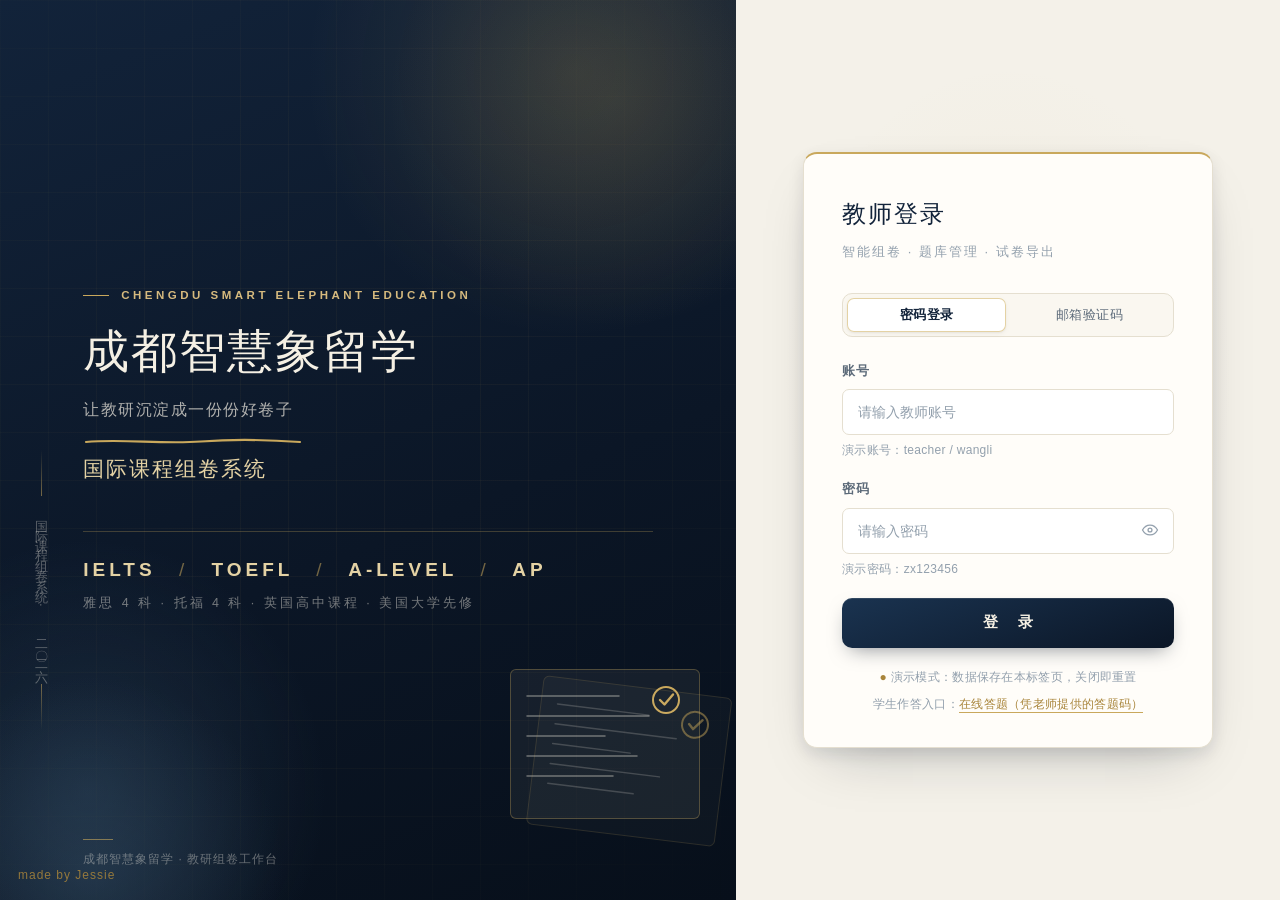
==== commit c4533ea1: "文楷排印层 + 登录页去模板化（字标行/书脊/手绘金线）+ 印章式状态章（v=20261001d）" ====
--- a/index.html
+++ b/index.html
@@ -4,7 +4,8 @@
   <meta charset="UTF-8">
   <meta name="viewport" content="width=device-width, initial-scale=1.0">
   <title>登录 · 国际课程组卷系统</title>
-  <link rel="stylesheet" href="css/style.css?v=20261001c">
+  <link rel="stylesheet" href="vendor/lxgw/lxgwwenkaigbscreen.css">
+  <link rel="stylesheet" href="css/style.css?v=20261001d">
 </head>
 <body class="login-body">
 
@@ -14,18 +15,18 @@
     <div class="lb-aura"></div>
     <div class="lb-aura b"></div>
     <div class="lb-papers" aria-hidden="true"><i class="f1"></i><i class="f2"></i></div>
+    <div class="lb-spine" aria-hidden="true">国际课程组卷系统 · 二〇二六</div>
 
     <div class="lb-inner">
       <div class="lb-eyebrow">Chengdu Smart Elephant Education</div>
       <h1 class="lb-name-zh">成都智慧象留学</h1>
       <p class="lb-slogan">让教研沉淀成一份份好卷子</p>
+      <svg class="lb-stroke-line" width="220" height="10" viewBox="0 0 220 10" fill="none" aria-hidden="true">
+        <path d="M3 6 C 40 2.5, 78 8.5, 118 5.5 S 196 4.5, 217 6" stroke="#C9A85C" stroke-width="2.2" stroke-linecap="round"/>
+      </svg>
       <p class="lb-system">国际课程组卷系统</p>
-      <div class="lb-programs" aria-label="国际课程体系">
-        <div class="pg-item"><div class="pg-name">IELTS</div><div class="pg-sub">雅思 4 科</div></div>
-        <div class="pg-item"><div class="pg-name">TOEFL</div><div class="pg-sub">托福 4 科</div></div>
-        <div class="pg-item"><div class="pg-name">A-Level</div><div class="pg-sub">4 门主流学科</div></div>
-        <div class="pg-item"><div class="pg-name">AP</div><div class="pg-sub">5 门美国先修</div></div>
-      </div>
+      <div class="lb-wordmark" aria-label="国际课程体系">IELTS <i>/</i> TOEFL <i>/</i> A-LEVEL <i>/</i> AP</div>
+      <div class="lb-wordmark-sub">雅思 4 科 · 托福 4 科 · 英国高中课程 · 美国大学先修</div>
     </div>
     <div class="lb-foot">成都智慧象留学 · 教研组卷工作台</div>
   </aside>
@@ -93,10 +94,10 @@
   </main>
   </div>
 
-  <script src="js/common.js?v=20261001c"></script>
-  <script src="js/mock-data.js?v=20261001c"></script>
-  <script src="js/api.js?v=20261001c"></script>
-  <script src="js/micro.js?v=20261001c"></script>
+  <script src="js/common.js?v=20261001d"></script>
+  <script src="js/mock-data.js?v=20261001d"></script>
+  <script src="js/api.js?v=20261001d"></script>
+  <script src="js/micro.js?v=20261001d"></script>
   <script>
     (function () {
       'use strict';
--- a/vendor/lxgw/lxgwwenkaigbscreen.css
+++ b/vendor/lxgw/lxgwwenkaigbscreen.css
@@ -0,0 +1,873 @@
+/* LXGW WenKai Screen [4] */
+@font-face {
+  font-family: 'LXGW WenKai Screen';
+  font-style: normal;
+  font-weight: 400;
+  font-display: swap;
+  src: url('./files/lxgwwenkaigbscreen-subset-4.woff2') format('woff2');
+  unicode-range: U+1f1e9-1f1f5, U+1f1f7-1f1ff, U+1f21a, U+1f232, U+1f234-1f237, U+1f250-1f251, U+1f300, U+1f302-1f308, U+1f30a-1f311, U+1f315, U+1f319-1f320, U+1f324, U+1f327, U+1f32a, U+1f32c-1f32d, U+1f330-1f357, U+1f359-1f37e
+}
+/* LXGW WenKai Screen [5] */
+@font-face {
+  font-family: 'LXGW WenKai Screen';
+  font-style: normal;
+  font-weight: 400;
+  font-display: swap;
+  src: url('./files/lxgwwenkaigbscreen-subset-5.woff2') format('woff2');
+  unicode-range: U+fee3, U+fef3, U+ff03-ff04, U+ff07, U+ff0a, U+ff17-ff19, U+ff1c-ff1d, U+ff20-ff3a, U+ff3c, U+ff3e-ff5b, U+ff5d, U+ff61-ff65, U+ff67-ff6a, U+ff6c, U+ff6f-ff78, U+ff7a-ff7d, U+ff80-ff84, U+ff86, U+ff89-ff8e, U+ff92, U+ff97-ff9b, U+ff9d-ff9f, U+ffe0-ffe4, U+ffe6, U+ffe9, U+ffeb, U+ffed, U+fffc, U+1f004, U+1f170-1f171, U+1f192-1f195, U+1f198-1f19a, U+1f1e6-1f1e8
+}
+/* LXGW WenKai Screen [6] */
+@font-face {
+  font-family: 'LXGW WenKai Screen';
+  font-style: normal;
+  font-weight: 400;
+  font-display: swap;
+  src: url('./files/lxgwwenkaigbscreen-subset-6.woff2') format('woff2');
+  unicode-range: U+f0a7, U+f0b2, U+f0b7, U+f0c9, U+f0d8, U+f0da, U+f0dc-f0dd, U+f0e0, U+f0e6, U+f0eb, U+f0fc, U+f101, U+f104-f105, U+f107, U+f10b, U+f11b, U+f14b, U+f18a, U+f193, U+f1d6-f1d7, U+f244, U+f27a, U+f296, U+f2ae, U+f471, U+f4b3, U+f610-f611, U+f880-f881, U+f8ec, U+f8f5, U+f8ff, U+f901, U+f90a, U+f92c-f92d, U+f934, U+f937, U+f941, U+f965, U+f967, U+f969, U+f96b, U+f96f, U+f974, U+f978-f979, U+f97e, U+f981, U+f98a, U+f98e, U+f997, U+f99c, U+f9b2, U+f9b5, U+f9ba, U+f9be, U+f9ca, U+f9d0-f9d1, U+f9dd, U+f9e0-f9e1, U+f9e4, U+f9f7, U+fa00-fa01, U+fa08, U+fa0a, U+fa11, U+fb01-fb02, U+fdfc, U+fe0e, U+fe30-fe31, U+fe33-fe44, U+fe49-fe52, U+fe54-fe57, U+fe59-fe66, U+fe68-fe6b, U+fe8e, U+fe92-fe93, U+feae, U+feb8, U+fecb-fecc, U+fee0
+}
+/* LXGW WenKai Screen [21] */
+@font-face {
+  font-family: 'LXGW WenKai Screen';
+  font-style: normal;
+  font-weight: 400;
+  font-display: swap;
+  src: url('./files/lxgwwenkaigbscreen-subset-21.woff2') format('woff2');
+  unicode-range: U+9f3d-9f3e, U+9f41, U+9f4a-9f4b, U+9f51-9f52, U+9f61-9f63, U+9f66-9f67, U+9f80-9f81, U+9f83, U+9f85-9f8d, U+9f90-9f91, U+9f94-9f96, U+9f98, U+9f9b-9f9c, U+9f9e, U+9fa0, U+9fa2, U+9ff4, U+a001, U+a007, U+a025, U+a046-a047, U+a057, U+a072, U+a078-a079, U+a083, U+a085, U+a100, U+a118, U+a132, U+a134, U+a1f4, U+a242, U+a4a6, U+a4aa, U+a4b0-a4b1, U+a4b3, U+a9c1-a9c2, U+ac00-ac01, U+ac04, U+ac08, U+ac10-ac11, U+ac13-ac16, U+ac19, U+ac1c-ac1d, U+ac24, U+ac70-ac71, U+ac74, U+ac77-ac78, U+ac80-ac81, U+ac83, U+ac8c, U+ac90, U+ac9f-aca0, U+aca8-aca9, U+acac, U+acb0, U+acbd, U+acc1, U+acc4, U+ace0-ace1, U+ace4, U+ace8, U+acf3, U+acf5, U+acfc-acfd, U+ad00, U+ad0c, U+ad11, U+ad1c, U+ad34, U+ad50, U+ad64, U+ad6c, U+ad70, U+ad74, U+ad7f, U+ad81, U+ad8c, U+adc0, U+adc8, U+addc, U+ade0, U+adf8-adf9, U+adfc, U+ae00, U+ae08-ae09, U+ae0b, U+ae30, U+ae34, U+ae38, U+ae40, U+ae4a, U+ae4c, U+ae54, U+ae68, U+aebc, U+aed8, U+af2c-af2d, U+af34
+}
+/* LXGW WenKai Screen [22] */
+@font-face {
+  font-family: 'LXGW WenKai Screen';
+  font-style: normal;
+  font-weight: 400;
+  font-display: swap;
+  src: url('./files/lxgwwenkaigbscreen-subset-22.woff2') format('woff2');
+  unicode-range: U+9dfa, U+9e0a, U+9e11, U+9e1a, U+9e1e, U+9e20, U+9e22, U+9e28-9e2c, U+9e2e-9e33, U+9e35-9e3b, U+9e3e, U+9e40-9e44, U+9e46-9e4e, U+9e51, U+9e53, U+9e55-9e58, U+9e5a-9e5c, U+9e5e-9e63, U+9e66-9e6e, U+9e71, U+9e73, U+9e75, U+9e78-9e79, U+9e7c-9e7e, U+9e82, U+9e86-9e88, U+9e8b-9e8c, U+9e90-9e91, U+9e93, U+9e95, U+9e97, U+9e9d, U+9ea4-9ea5, U+9ea9-9eaa, U+9eb4-9eb5, U+9eb8-9eba, U+9ebc-9ebf, U+9ec3, U+9ec9, U+9ecd, U+9ed0, U+9ed2-9ed3, U+9ed5-9ed6, U+9ed9, U+9edc-9edd, U+9edf-9ee0, U+9ee2, U+9ee5, U+9ee7-9eea, U+9eef, U+9ef1, U+9ef3-9ef4, U+9ef6, U+9ef9, U+9efb-9efc, U+9efe, U+9f0b, U+9f0d, U+9f10, U+9f14, U+9f17, U+9f19, U+9f22, U+9f29, U+9f2c, U+9f2f, U+9f31, U+9f37, U+9f39
+}
+/* LXGW WenKai Screen [23] */
+@font-face {
+  font-family: 'LXGW WenKai Screen';
+  font-style: normal;
+  font-weight: 400;
+  font-display: swap;
+  src: url('./files/lxgwwenkaigbscreen-subset-23.woff2') format('woff2');
+  unicode-range: U+9c3b, U+9c40, U+9c47-9c49, U+9c53, U+9c57, U+9c64, U+9c72, U+9c77-9c78, U+9c7b, U+9c7f-9c80, U+9c82-9c83, U+9c85-9c8c, U+9c8e-9c92, U+9c94-9c9b, U+9c9e-9ca3, U+9ca5-9ca7, U+9ca9, U+9cab, U+9cad-9cae, U+9cb1-9cb7, U+9cb9-9cbd, U+9cbf-9cc0, U+9cc3, U+9cc5-9cc7, U+9cc9-9cd1, U+9cd3-9cda, U+9cdc-9cdd, U+9cdf, U+9ce1-9ce3, U+9ce5, U+9ce9, U+9cee-9cef, U+9cf3-9cf4, U+9cf6, U+9cfc-9cfd, U+9d02, U+9d08-9d09, U+9d12, U+9d1b, U+9d1e, U+9d26, U+9d28, U+9d37, U+9d3b, U+9d3f, U+9d51, U+9d59, U+9d5c-9d5d, U+9d5f-9d61, U+9d6c, U+9d70, U+9d72, U+9d7a, U+9d7e, U+9d84, U+9d89, U+9d8f, U+9d92, U+9daf, U+9db4, U+9db8, U+9dbc, U+9dc4, U+9dc7, U+9dc9, U+9dd7, U+9ddf, U+9df2, U+9df9
+}
+/* LXGW WenKai Screen [24] */
+@font-face {
+  font-family: 'LXGW WenKai Screen';
+  font-style: normal;
+  font-weight: 400;
+  font-display: swap;
+  src: url('./files/lxgwwenkaigbscreen-subset-24.woff2') format('woff2');
+  unicode-range: U+9a5f, U+9a62, U+9a65, U+9a69, U+9a6b, U+9a6e, U+9a75, U+9a77-9a7a, U+9a7d, U+9a80, U+9a83, U+9a85, U+9a87-9a8a, U+9a8d-9a8e, U+9a90, U+9a92-9a93, U+9a95-9a96, U+9a98-9a99, U+9a9b-9aa2, U+9aa5, U+9aa7, U+9aaf-9ab1, U+9ab5-9ab6, U+9ab9-9aba, U+9abc, U+9ac0-9ac4, U+9ac8, U+9acb-9acc, U+9ace-9acf, U+9ad1-9ad2, U+9ad9, U+9adf, U+9ae1, U+9ae3, U+9aea-9aeb, U+9aed-9aef, U+9af4, U+9af9, U+9afb, U+9b03-9b04, U+9b06, U+9b08, U+9b0d, U+9b0f-9b10, U+9b13, U+9b18, U+9b1a, U+9b1f, U+9b22-9b23, U+9b25, U+9b27-9b28, U+9b2a, U+9b2f, U+9b31-9b32, U+9b3b, U+9b43, U+9b46-9b49, U+9b4d-9b4e, U+9b51, U+9b56, U+9b58, U+9b5a, U+9b5c, U+9b5f, U+9b61-9b62, U+9b6f, U+9b77, U+9b80, U+9b88, U+9b8b, U+9b8e, U+9b91, U+9b9f-9ba0, U+9ba8, U+9baa-9bab, U+9bad-9bae, U+9bb0-9bb1, U+9bb8, U+9bc9-9bca, U+9bd3, U+9bd6, U+9bdb, U+9be8, U+9bf0-9bf1, U+9c02, U+9c10, U+9c15, U+9c24, U+9c2d, U+9c32, U+9c39
+}
+/* LXGW WenKai Screen [25] */
+@font-face {
+  font-family: 'LXGW WenKai Screen';
+  font-style: normal;
+  font-weight: 400;
+  font-display: swap;
+  src: url('./files/lxgwwenkaigbscreen-subset-25.woff2') format('woff2');
+  unicode-range: U+98c8, U+98cf-98d6, U+98da-98db, U+98dd, U+98e1-98e2, U+98e7-98ea, U+98ec, U+98ee-98ef, U+98f2, U+98f4, U+98fc-98fe, U+9903, U+9905, U+9908, U+990a, U+990c-990d, U+9913-9914, U+9918, U+991a-991b, U+991e, U+9921, U+9928, U+992c, U+992e, U+9935, U+9938-9939, U+993d-993e, U+9945, U+994b-994c, U+9951-9952, U+9954-9955, U+9957, U+995e, U+9963, U+9966-9969, U+996b-996c, U+996f, U+9974-9975, U+9977-9979, U+997d-997e, U+9980-9981, U+9983-9984, U+9987, U+998a-998b, U+998d-9991, U+9993-9995, U+9997-9998, U+99a5, U+99ab-99ae, U+99b1, U+99b3-99b4, U+99bc, U+99bf, U+99c1, U+99c3-99c6, U+99cc, U+99d0, U+99d2, U+99d5, U+99db, U+99dd, U+99e1, U+99ed, U+99f1, U+99ff, U+9a01, U+9a03-9a04, U+9a0e-9a0f, U+9a11-9a13, U+9a19, U+9a1b, U+9a28, U+9a2b, U+9a30, U+9a32, U+9a37, U+9a40, U+9a45, U+9a4a, U+9a4d-9a4e, U+9a52, U+9a55, U+9a57, U+9a5a-9a5b
+}
+/* LXGW WenKai Screen [26] */
+@font-face {
+  font-family: 'LXGW WenKai Screen';
+  font-style: normal;
+  font-weight: 400;
+  font-display: swap;
+  src: url('./files/lxgwwenkaigbscreen-subset-26.woff2') format('woff2');
+  unicode-range: U+972a, U+972d, U+9730, U+973d, U+9742, U+9744, U+9748-9749, U+9750-9751, U+975a-975c, U+9763, U+9765-9766, U+976c-976d, U+9773, U+9776, U+977a, U+977c, U+9784-9785, U+978e-978f, U+9791-9792, U+9794-9795, U+9798, U+979a, U+979e, U+97a3, U+97a5-97a6, U+97a8, U+97ab-97ac, U+97ae-97af, U+97b2, U+97b4, U+97c6, U+97cb-97cc, U+97d3, U+97d8, U+97dc, U+97e1, U+97ea-97eb, U+97ee, U+97fb, U+97fe-97ff, U+9801-9803, U+9805-9806, U+9808, U+980c, U+9810-9814, U+9817-9818, U+981e, U+9820-9821, U+9824, U+9828, U+982b-982d, U+9830, U+9834, U+9838-9839, U+983c, U+9846, U+984d-984f, U+9851-9852, U+9854-9855, U+9857-9858, U+985a-985b, U+9862-9863, U+9865, U+9867, U+986b, U+986f-9871, U+9877-9878, U+987c, U+9880, U+9883, U+9885, U+9889, U+988b-988f, U+9893-9895, U+9899-989b, U+989e-989f, U+98a1-98a2, U+98a5-98a7, U+98a9, U+98af, U+98b1, U+98b6, U+98ba, U+98be, U+98c3-98c4, U+98c6-98c7
+}
+/* LXGW WenKai Screen [27] */
+@font-face {
+  font-family: 'LXGW WenKai Screen';
+  font-style: normal;
+  font-weight: 400;
+  font-display: swap;
+  src: url('./files/lxgwwenkaigbscreen-subset-27.woff2') format('woff2');
+  unicode-range: U+95b9-95ca, U+95cc-95cd, U+95d4-95d6, U+95d8, U+95e1-95e2, U+95e9, U+95f0-95f1, U+95f3, U+95f6, U+95fc, U+95fe-95ff, U+9602-9604, U+9606-960d, U+960f, U+9611-9613, U+9615-9617, U+9619-961b, U+961d, U+9621, U+9628, U+962f, U+963c-963e, U+9641-9642, U+9649, U+9654, U+965b-965f, U+9661, U+9663, U+9665, U+9667-9668, U+966c, U+9670, U+9672-9674, U+9678, U+967a, U+967d, U+9682, U+9685, U+9688, U+968a, U+968d-968e, U+9695, U+9697-9698, U+969e, U+96a0, U+96a3-96a4, U+96a8, U+96aa, U+96b0-96b1, U+96b3-96b4, U+96b7-96b9, U+96bb-96bd, U+96c9, U+96cb, U+96ce, U+96d1-96d2, U+96d6, U+96d9, U+96db-96dc, U+96de, U+96e0, U+96e3, U+96e9, U+96eb, U+96f0-96f2, U+96f9, U+96ff, U+9701-9702, U+9705, U+9708, U+970a, U+970e-970f, U+9711, U+9719, U+9727
+}
+/* LXGW WenKai Screen [28] */
+@font-face {
+  font-family: 'LXGW WenKai Screen';
+  font-style: normal;
+  font-weight: 400;
+  font-display: swap;
+  src: url('./files/lxgwwenkaigbscreen-subset-28.woff2') format('woff2');
+  unicode-range: U+94e7-94ec, U+94ee-94f1, U+94f3, U+94f5, U+94f7, U+94f9, U+94fb-94fd, U+94ff, U+9503-9504, U+9506-9507, U+9509-950a, U+950d-950f, U+9511-9518, U+951a-9520, U+9522, U+9528-952d, U+9530-953a, U+953c-953f, U+9543-9546, U+9548-9550, U+9552-9555, U+9557-955b, U+955d-9568, U+956a-956d, U+9570-9574, U+9583, U+9586, U+9589, U+958e-958f, U+9591-9592, U+9594, U+9598-9599, U+959e-95a0, U+95a2-95a6, U+95a8-95b2, U+95b4, U+95b8
+}
+/* LXGW WenKai Screen [29] */
+@font-face {
+  font-family: 'LXGW WenKai Screen';
+  font-style: normal;
+  font-weight: 400;
+  font-display: swap;
+  src: url('./files/lxgwwenkaigbscreen-subset-29.woff2') format('woff2');
+  unicode-range: U+9410-941a, U+941c-942b, U+942d-942e, U+9432-9433, U+9435, U+9438, U+943a, U+943e, U+9444, U+944a, U+9451-9452, U+945a, U+9462-9463, U+9465, U+9470-9487, U+948a-9492, U+9494-9498, U+949a, U+949c-949d, U+94a1, U+94a3-94a4, U+94a8, U+94aa-94ad, U+94af, U+94b2, U+94b4-94ba, U+94bc-94c0, U+94c4, U+94c6-94db, U+94de-94e6
+}
+/* LXGW WenKai Screen [30] */
+@font-face {
+  font-family: 'LXGW WenKai Screen';
+  font-style: normal;
+  font-weight: 400;
+  font-display: swap;
+  src: url('./files/lxgwwenkaigbscreen-subset-30.woff2') format('woff2');
+  unicode-range: U+92b7, U+92b9, U+92c1, U+92c5-92c6, U+92c8, U+92cc, U+92d0, U+92d2, U+92e4, U+92ea, U+92ec-92ed, U+92f0, U+92f3, U+92f8, U+92fc, U+9304, U+9306, U+9310, U+9312, U+9315, U+9318, U+931a, U+931e, U+9320-9322, U+9324, U+9326-9329, U+932b-932c, U+932f, U+9331-9332, U+9335-9336, U+933e, U+9340-9341, U+934a-9360, U+9362-9363, U+9365-936b, U+936e, U+9375, U+937e, U+9382, U+938a, U+938c, U+938f, U+9393-9394, U+9396-9397, U+939a, U+93a2, U+93a7, U+93ac-93cd, U+93d0-93d1, U+93d6-93d8, U+93de-93df, U+93e1-93e2, U+93e4, U+93f8, U+93fb, U+93fd, U+940e-940f
+}
+/* LXGW WenKai Screen [31] */
+@font-face {
+  font-family: 'LXGW WenKai Screen';
+  font-style: normal;
+  font-weight: 400;
+  font-display: swap;
+  src: url('./files/lxgwwenkaigbscreen-subset-31.woff2') format('woff2');
+  unicode-range: U+914c, U+914e-9150, U+9154, U+9157, U+915a, U+915d-915e, U+9161-9164, U+9169, U+9170, U+9172, U+9174, U+9179-917a, U+917d-917e, U+9182-9183, U+9185, U+918c-918d, U+9190-9191, U+919a, U+919c, U+91a1-91a4, U+91a8, U+91aa-91af, U+91b4-91b5, U+91b8, U+91ba, U+91be, U+91c0-91c1, U+91c6, U+91c8, U+91cb, U+91d0, U+91d2, U+91d7-91d8, U+91dd, U+91e3, U+91e6-91e7, U+91ed, U+91f0, U+91f5, U+91f9, U+9200, U+9205, U+9207-920a, U+920d-920e, U+9210, U+9214-9215, U+921c, U+921e, U+9221, U+9223-9227, U+9229-922a, U+922d, U+9234-9235, U+9237, U+9239-923a, U+923c-9240, U+9244-9246, U+9249, U+924e-924f, U+9251, U+9253, U+9257, U+925b, U+925e, U+9262, U+9264-9266, U+9268, U+926c, U+926f, U+9271, U+927b, U+927e, U+9280, U+9283, U+9285-928a, U+928e, U+9291, U+9293, U+9296, U+9298, U+929c-929d, U+92a8, U+92ab-92ae, U+92b3, U+92b6
+}
+/* LXGW WenKai Screen [32] */
+@font-face {
+  font-family: 'LXGW WenKai Screen';
+  font-style: normal;
+  font-weight: 400;
+  font-display: swap;
+  src: url('./files/lxgwwenkaigbscreen-subset-32.woff2') format('woff2');
+  unicode-range: U+8fe2-8fe5, U+8fe8-8fe9, U+8fee, U+8ff3-8ff4, U+8ff8, U+8ffa, U+9004, U+900b, U+9011, U+9015-9016, U+901e, U+9021, U+9026, U+902d, U+902f, U+9031, U+9035-9036, U+9039-903a, U+9041, U+9044-9046, U+904a, U+904f-9052, U+9054-9055, U+9058-9059, U+905b-905e, U+9060-9062, U+9068-9069, U+906f, U+9072, U+9074, U+9076-907a, U+907c-907d, U+9081, U+9083, U+9085, U+9087-908b, U+908f, U+9095, U+9097, U+9099-909b, U+909d, U+90a0-90a1, U+90a8-90a9, U+90ac, U+90b0, U+90b2-90b4, U+90b6, U+90b8, U+90ba, U+90bd-90be, U+90c3-90c5, U+90c7-90c8, U+90cf-90d0, U+90d3, U+90d5, U+90d7, U+90da-90dc, U+90de, U+90e2, U+90e4, U+90e6-90e7, U+90ea-90eb, U+90ef, U+90f4-90f5, U+90f7, U+90fe-9100, U+9104, U+9109, U+910c, U+9112, U+9114-9115, U+9118, U+911c, U+911e, U+9120, U+9122-9123, U+9127, U+912d, U+912f-9132, U+9139-913a, U+9143, U+9146, U+9149-914a
+}
+/* LXGW WenKai Screen [33] */
+@font-face {
+  font-family: 'LXGW WenKai Screen';
+  font-style: normal;
+  font-weight: 400;
+  font-display: swap;
+  src: url('./files/lxgwwenkaigbscreen-subset-33.woff2') format('woff2');
+  unicode-range: U+8e2d-8e31, U+8e34-8e35, U+8e39-8e3a, U+8e3d, U+8e40-8e42, U+8e47, U+8e49-8e4b, U+8e50-8e53, U+8e59-8e5a, U+8e5f-8e60, U+8e64, U+8e69, U+8e6c, U+8e70, U+8e74, U+8e76, U+8e7a-8e7c, U+8e7f, U+8e84-8e85, U+8e87, U+8e89, U+8e8b, U+8e8d, U+8e8f-8e90, U+8e94, U+8e99, U+8e9c, U+8e9e, U+8eaa, U+8eac, U+8eb0, U+8eb6, U+8ec0, U+8ec6, U+8eca-8ece, U+8ed2, U+8eda, U+8edf, U+8ee2, U+8eeb, U+8ef8, U+8efb-8efe, U+8f03, U+8f09, U+8f0b, U+8f12-8f15, U+8f1b, U+8f1d, U+8f1f, U+8f29-8f2a, U+8f2f, U+8f36, U+8f38, U+8f3b, U+8f3e-8f3f, U+8f44-8f45, U+8f49, U+8f4d-8f4e, U+8f5f, U+8f6b, U+8f6d, U+8f71-8f73, U+8f75-8f76, U+8f78-8f7a, U+8f7c, U+8f7e, U+8f81-8f82, U+8f84, U+8f87, U+8f8a-8f8b, U+8f8d-8f8f, U+8f94-8f95, U+8f97-8f9a, U+8fa6, U+8fad-8faf, U+8fb2, U+8fb5-8fb7, U+8fba-8fbc, U+8fbf, U+8fc2, U+8fcb, U+8fcd, U+8fd3, U+8fd5, U+8fd7, U+8fda
+}
+/* LXGW WenKai Screen [34] */
+@font-face {
+  font-family: 'LXGW WenKai Screen';
+  font-style: normal;
+  font-weight: 400;
+  font-display: swap;
+  src: url('./files/lxgwwenkaigbscreen-subset-34.woff2') format('woff2');
+  unicode-range: U+8caf-8cb0, U+8cb3-8cb4, U+8cb6-8cb9, U+8cbb-8cbd, U+8cbf-8cc4, U+8cc7-8cc8, U+8cca, U+8ccd, U+8cd1, U+8cd3, U+8cdb-8cdc, U+8cde, U+8ce0, U+8ce2-8ce4, U+8ce6-8ce8, U+8cea, U+8ced, U+8cf4, U+8cf8, U+8cfa, U+8cfc-8cfd, U+8d04-8d05, U+8d07-8d08, U+8d0a, U+8d0d, U+8d0f, U+8d13-8d14, U+8d16, U+8d1b, U+8d20, U+8d2e, U+8d30, U+8d32-8d33, U+8d36, U+8d3b, U+8d3d, U+8d40, U+8d42-8d43, U+8d45-8d46, U+8d48-8d4a, U+8d4d, U+8d51, U+8d53, U+8d55, U+8d59, U+8d5c-8d5d, U+8d5f, U+8d61, U+8d66-8d67, U+8d6a, U+8d6d, U+8d71, U+8d73, U+8d84, U+8d90-8d91, U+8d94-8d95, U+8d99, U+8da8, U+8daf, U+8db1, U+8db5, U+8db8, U+8dba, U+8dbc, U+8dbf, U+8dc2, U+8dc4, U+8dc6, U+8dcb, U+8dce-8dcf, U+8dd6-8dd7, U+8dda-8ddb, U+8dde, U+8de1, U+8de3-8de4, U+8de9, U+8deb-8dec, U+8df0-8df1, U+8df6-8dfd, U+8e05, U+8e07, U+8e09-8e0a, U+8e0c, U+8e0e, U+8e10, U+8e14, U+8e1d-8e1f, U+8e23, U+8e26, U+8e2b-8e2c
+}
+/* LXGW WenKai Screen [35] */
+@font-face {
+  font-family: 'LXGW WenKai Screen';
+  font-style: normal;
+  font-weight: 400;
+  font-display: swap;
+  src: url('./files/lxgwwenkaigbscreen-subset-35.woff2') format('woff2');
+  unicode-range: U+8b5e, U+8b60, U+8b6c, U+8b6f-8b70, U+8b72, U+8b74, U+8b77, U+8b7d, U+8b80, U+8b83, U+8b8a, U+8b8c, U+8b90, U+8b93, U+8b99-8b9a, U+8ba0, U+8ba3, U+8ba5-8ba7, U+8baa-8bac, U+8bb3-8bb5, U+8bb7, U+8bb9, U+8bc2-8bc3, U+8bc5, U+8bcb-8bcc, U+8bce-8bd0, U+8bd2-8bd4, U+8bd6, U+8bd8-8bd9, U+8bdc, U+8bdf, U+8be3-8be4, U+8be7-8be9, U+8beb-8bec, U+8bee, U+8bf0, U+8bf2-8bf3, U+8bf6, U+8bf9, U+8bfc-8bfd, U+8bff-8c00, U+8c02, U+8c04, U+8c06-8c07, U+8c0c, U+8c0f, U+8c11-8c12, U+8c14-8c1b, U+8c1d-8c21, U+8c24-8c25, U+8c27, U+8c2a-8c2c, U+8c2e-8c30, U+8c32-8c36, U+8c3f, U+8c47-8c4c, U+8c4e-8c50, U+8c54-8c56, U+8c62, U+8c68, U+8c6c, U+8c73, U+8c78, U+8c7a, U+8c82, U+8c85, U+8c89-8c8a, U+8c8d-8c8e, U+8c90, U+8c93-8c94, U+8c98, U+8c9d-8c9e, U+8ca0-8ca2, U+8ca7-8cac
+}
+/* LXGW WenKai Screen [36] */
+@font-face {
+  font-family: 'LXGW WenKai Screen';
+  font-style: normal;
+  font-weight: 400;
+  font-display: swap;
+  src: url('./files/lxgwwenkaigbscreen-subset-36.woff2') format('woff2');
+  unicode-range: U+8a02-8a03, U+8a07-8a0a, U+8a0e-8a0f, U+8a13, U+8a15-8a18, U+8a1a-8a1b, U+8a1d, U+8a1f, U+8a22-8a23, U+8a25, U+8a2b, U+8a2d, U+8a31, U+8a33-8a34, U+8a36-8a38, U+8a3a, U+8a3c, U+8a3e, U+8a40-8a41, U+8a46, U+8a48, U+8a50, U+8a52, U+8a54-8a55, U+8a58, U+8a5b, U+8a5d-8a63, U+8a66, U+8a69-8a6b, U+8a6d-8a6e, U+8a70, U+8a72-8a73, U+8a7a, U+8a85, U+8a87, U+8a8a, U+8a8c-8a8d, U+8a90-8a92, U+8a95, U+8a98, U+8aa0-8aa1, U+8aa3-8aa6, U+8aa8-8aa9, U+8aac-8aae, U+8ab0, U+8ab2, U+8ab8-8ab9, U+8abc, U+8abe-8abf, U+8ac7, U+8acf, U+8ad2, U+8ad6-8ad7, U+8adb-8adc, U+8adf, U+8ae1, U+8ae6-8ae8, U+8aeb, U+8aed-8aee, U+8af1, U+8af3-8af4, U+8af7-8af8, U+8afa, U+8afe, U+8b00-8b02, U+8b07, U+8b0a, U+8b0c, U+8b0e, U+8b10, U+8b17, U+8b19, U+8b1b, U+8b1d, U+8b20-8b21, U+8b26, U+8b28, U+8b2c, U+8b33, U+8b39, U+8b3e-8b3f, U+8b41, U+8b45, U+8b49, U+8b4c, U+8b4f, U+8b57-8b58, U+8b5a, U+8b5c
+}
+/* LXGW WenKai Screen [37] */
+@font-face {
+  font-family: 'LXGW WenKai Screen';
+  font-style: normal;
+  font-weight: 400;
+  font-display: swap;
+  src: url('./files/lxgwwenkaigbscreen-subset-37.woff2') format('woff2');
+  unicode-range: U+8869-886a, U+886e-886f, U+8872, U+8879, U+887d-887f, U+8882, U+8884-8886, U+8888, U+888f, U+8892-8893, U+889b, U+88a2, U+88a4, U+88a6, U+88a8, U+88aa, U+88ae, U+88b1, U+88b4, U+88b7, U+88bc, U+88c0, U+88c6-88c9, U+88ce-88cf, U+88d1-88d3, U+88d8, U+88db-88dd, U+88df, U+88e1-88e3, U+88e5, U+88e8, U+88ec, U+88f0-88f1, U+88f3-88f4, U+88fc-88fe, U+8900, U+8902, U+8906-8907, U+8909-890c, U+8912-8915, U+8918-891b, U+8921, U+8925, U+892b, U+8930, U+8932, U+8934, U+8936, U+893b, U+893d, U+8941, U+894c, U+8955-8956, U+8959, U+895c, U+895e-8960, U+8966, U+896a, U+896c, U+896f-8970, U+8972, U+897b, U+897e, U+8980, U+8983, U+8985, U+8987-8988, U+898c, U+898f, U+8993, U+8997, U+899a, U+89a1, U+89a7, U+89a9-89aa, U+89b2-89b3, U+89b7, U+89c0, U+89c7, U+89ca-89cc, U+89ce-89d1, U+89d6, U+89da, U+89dc, U+89de, U+89e5, U+89e7, U+89eb, U+89ef, U+89f1, U+89f3-89f4, U+89f8, U+89ff, U+8a01
+}
+/* LXGW WenKai Screen [38] */
+@font-face {
+  font-family: 'LXGW WenKai Screen';
+  font-style: normal;
+  font-weight: 400;
+  font-display: swap;
+  src: url('./files/lxgwwenkaigbscreen-subset-38.woff2') format('woff2');
+  unicode-range: U+86e4, U+86e6, U+86e9, U+86ed, U+86ef-86f4, U+86f8-86f9, U+86fb, U+86fe, U+8703, U+8706-870a, U+870d, U+8711-8713, U+871a, U+871e, U+8722-8723, U+8725, U+8729, U+872e, U+8731, U+8734, U+8737, U+873a-873b, U+873e-8740, U+8742, U+8747-8748, U+8753, U+8755, U+8757-8758, U+875d, U+875f, U+8762-8766, U+8768, U+876e, U+8770, U+8772, U+8775, U+8778, U+877b-877e, U+8782, U+8785, U+8788, U+878b, U+8793, U+8797, U+879a, U+879e-87a0, U+87a2-87a3, U+87a8, U+87ab-87ad, U+87af, U+87b3, U+87b5, U+87bd, U+87c0, U+87c4, U+87c6, U+87ca-87cb, U+87d1-87d2, U+87db-87dc, U+87de, U+87e0, U+87e5, U+87ea, U+87ec, U+87ee, U+87f2-87f3, U+87fb, U+87fd-87fe, U+8802-8803, U+8805, U+880a-880b, U+880d, U+8813-8816, U+8819, U+881b, U+881f, U+8821, U+8823, U+8831-8832, U+8835-8836, U+8839, U+883b-883c, U+8844, U+8846, U+884a, U+884e, U+8852-8853, U+8855, U+8859, U+885b, U+885d-885e, U+8862, U+8864
+}
+/* LXGW WenKai Screen [39] */
+@font-face {
+  font-family: 'LXGW WenKai Screen';
+  font-style: normal;
+  font-weight: 400;
+  font-display: swap;
+  src: url('./files/lxgwwenkaigbscreen-subset-39.woff2') format('woff2');
+  unicode-range: U+8532, U+8534-8535, U+8538-853a, U+853c, U+8543, U+8545, U+8548, U+854e, U+8553, U+8556-8557, U+8559, U+855e, U+8561, U+8564-8565, U+8568-856a, U+856d, U+856f-8570, U+8572, U+8576, U+8579-857b, U+8580, U+8585-8586, U+8588, U+858a, U+858f, U+8591, U+8594, U+8599, U+859c, U+85a2, U+85a4, U+85a6, U+85a8-85a9, U+85ab-85ac, U+85ae, U+85b7-85b9, U+85be, U+85c1, U+85c7, U+85cd, U+85d0, U+85d3, U+85d5, U+85dc-85dd, U+85df-85e0, U+85e5-85e6, U+85e8-85ea, U+85f4, U+85f9, U+85fe-85ff, U+8602, U+8605-8607, U+860a-860b, U+8616, U+8618, U+861a, U+8627, U+8629, U+862d, U+8638, U+863c, U+863f, U+864d, U+864f, U+8652-8655, U+865b-865c, U+865f, U+8662, U+8667, U+866c, U+866e, U+8671, U+8675, U+867a-867c, U+867f, U+868b, U+868d, U+8693, U+869c-869d, U+86a1, U+86a3-86a4, U+86a7-86a9, U+86ac, U+86af-86b1, U+86b4-86b6, U+86ba, U+86c0, U+86c4, U+86c6, U+86c9-86ca, U+86cd-86d1, U+86d4, U+86d8, U+86de-86df
+}
+/* LXGW WenKai Screen [40] */
+@font-face {
+  font-family: 'LXGW WenKai Screen';
+  font-style: normal;
+  font-weight: 400;
+  font-display: swap;
+  src: url('./files/lxgwwenkaigbscreen-subset-40.woff2') format('woff2');
+  unicode-range: U+83b4, U+83b6, U+83b8, U+83ba, U+83bc-83bd, U+83bf-83c0, U+83c2, U+83c5, U+83c8-83c9, U+83cb, U+83d1, U+83d3-83d6, U+83d8, U+83db, U+83dd, U+83df, U+83e1, U+83e5, U+83ea-83eb, U+83f0, U+83f4, U+83f8-83f9, U+83fb, U+83fd, U+83ff, U+8401, U+8406, U+840a-840b, U+840f, U+8411, U+8418, U+841c, U+8420, U+8422-8424, U+8426, U+8429, U+842c, U+8438-8439, U+843b-843c, U+843f, U+8446-8447, U+8449, U+844e, U+8451-8452, U+8456, U+8459-845a, U+845c, U+8462, U+8466, U+846d, U+846f-8470, U+8473, U+8476-8478, U+847a, U+847d, U+8484-8485, U+8487, U+8489, U+848c, U+848e, U+8490, U+8493-8494, U+8497, U+849b, U+849e-849f, U+84a1, U+84a5, U+84a8, U+84af, U+84b4, U+84b9-84bf, U+84c1-84c2, U+84c5-84c7, U+84ca-84cb, U+84cd, U+84d0-84d1, U+84d3, U+84d6, U+84df-84e0, U+84e2-84e3, U+84e5-84e7, U+84ee, U+84f3, U+84f6, U+84fa, U+84fc, U+84ff-8500, U+850c, U+8511, U+8514-8515, U+8517-8518, U+851f, U+8523, U+8525-8526, U+8529, U+852b, U+852d
+}
+/* LXGW WenKai Screen [41] */
+@font-face {
+  font-family: 'LXGW WenKai Screen';
+  font-style: normal;
+  font-weight: 400;
+  font-display: swap;
+  src: url('./files/lxgwwenkaigbscreen-subset-41.woff2') format('woff2');
+  unicode-range: U+82a9-82ab, U+82ae, U+82b0, U+82b2, U+82b4-82b6, U+82bc, U+82be, U+82c0-82c2, U+82c4-82c8, U+82ca-82cc, U+82ce, U+82d0, U+82d2-82d3, U+82d5-82d6, U+82d8-82d9, U+82dc-82de, U+82e0-82e4, U+82e7, U+82e9-82eb, U+82ed-82ee, U+82f3-82f4, U+82f7-82f8, U+82fa-8301, U+8306-8308, U+830c-830d, U+830f, U+8311, U+8313-8315, U+8318, U+831a-831b, U+831d, U+8324, U+8327, U+832a, U+832c-832d, U+832f, U+8331-8334, U+833a-833c, U+8340, U+8343-8345, U+8347-8348, U+834a, U+834c, U+834f, U+8351, U+8356, U+8358-835c, U+835e, U+8360, U+8364-8366, U+8368-836a, U+836c-836e, U+8373, U+8378, U+837b-837d, U+837f-8380, U+8382, U+8388, U+838a-838b, U+8392, U+8394, U+8396, U+8398-8399, U+839b-839c, U+83a0, U+83a2-83a3, U+83a8-83aa, U+83ae-83b0, U+83b3
+}
+/* LXGW WenKai Screen [42] */
+@font-face {
+  font-family: 'LXGW WenKai Screen';
+  font-style: normal;
+  font-weight: 400;
+  font-display: swap;
+  src: url('./files/lxgwwenkaigbscreen-subset-42.woff2') format('woff2');
+  unicode-range: U+814d-814e, U+8151, U+8153, U+8158-815a, U+815e, U+8160, U+8166-8169, U+816b, U+816d, U+8171, U+8173-8174, U+8178, U+817c-817d, U+8182, U+8188, U+8191, U+8198-819b, U+81a0, U+81a3, U+81a5-81a6, U+81a9, U+81b6, U+81ba-81bb, U+81bd, U+81bf, U+81c1, U+81c3, U+81c6, U+81c9-81ca, U+81cc-81cd, U+81d1, U+81d3-81d4, U+81d8, U+81db-81dc, U+81de-81df, U+81e5, U+81e7-81e9, U+81eb-81ec, U+81ee-81ef, U+81f5, U+81f8, U+81fa, U+81fc, U+81fe, U+8200-8202, U+8204, U+8208-820a, U+820e-8210, U+8216-8218, U+821b-821c, U+8221-8224, U+8226-8228, U+822b, U+822d, U+822f, U+8232-8234, U+8237-8238, U+823a-823b, U+823e, U+8244, U+8249, U+824b, U+824f, U+8259-825a, U+825f, U+8266, U+8268, U+826e, U+8271, U+8276-8279, U+827d, U+827f, U+8283-8284, U+8288-828a, U+828d-8291, U+8293-8294, U+8296-8298, U+829f-82a1, U+82a3-82a4, U+82a7-82a8
+}
+/* LXGW WenKai Screen [43] */
+@font-face {
+  font-family: 'LXGW WenKai Screen';
+  font-style: normal;
+  font-weight: 400;
+  font-display: swap;
+  src: url('./files/lxgwwenkaigbscreen-subset-43.woff2') format('woff2');
+  unicode-range: U+7ffa, U+7ffe, U+8004, U+8006, U+800b, U+800e, U+8011-8012, U+8014, U+8016, U+8018-8019, U+801c, U+801e, U+8026-802a, U+8031, U+8034-8035, U+8037, U+8043, U+804b, U+804d, U+8052, U+8056, U+8059, U+805e, U+8061, U+8068-8069, U+806e-8074, U+8076-8078, U+807c-8080, U+8082, U+8084-8085, U+8088, U+808f, U+8093, U+809c, U+809f, U+80ab, U+80ad-80ae, U+80b1, U+80b6-80b8, U+80bc-80bd, U+80c2, U+80c4, U+80ca, U+80cd, U+80d1, U+80d4, U+80d7, U+80d9-80db, U+80dd, U+80e0, U+80e4-80e5, U+80e7-80ed, U+80ef-80f1, U+80f3-80f4, U+80fc, U+8101, U+8104-8105, U+8107-8108, U+810c-810e, U+8112-8115, U+8117-8119, U+811b-811f, U+8121-8130, U+8132-8134, U+8137, U+8139, U+813f-8140, U+8142, U+8146, U+8148
+}
+/* LXGW WenKai Screen [44] */
+@font-face {
+  font-family: 'LXGW WenKai Screen';
+  font-style: normal;
+  font-weight: 400;
+  font-display: swap;
+  src: url('./files/lxgwwenkaigbscreen-subset-44.woff2') format('woff2');
+  unicode-range: U+7ed7, U+7edb, U+7ee0-7ee2, U+7ee5-7ee6, U+7ee8, U+7eeb, U+7ef0-7ef2, U+7ef6, U+7efa-7efb, U+7efe, U+7f01-7f04, U+7f08, U+7f0a-7f12, U+7f17, U+7f19, U+7f1b-7f1c, U+7f1f, U+7f21-7f23, U+7f25-7f28, U+7f2a-7f33, U+7f35-7f37, U+7f3d, U+7f42, U+7f44-7f45, U+7f4c-7f4d, U+7f52, U+7f54, U+7f58-7f59, U+7f5d, U+7f5f-7f61, U+7f63, U+7f65, U+7f68, U+7f70-7f71, U+7f73-7f75, U+7f77, U+7f79, U+7f7d-7f7e, U+7f85-7f86, U+7f88-7f89, U+7f8b-7f8c, U+7f90-7f91, U+7f94-7f96, U+7f98-7f9b, U+7f9d, U+7f9f, U+7fa3, U+7fa7-7fa9, U+7fac-7fb2, U+7fb4, U+7fb6, U+7fb8, U+7fbc, U+7fbf-7fc0, U+7fc3, U+7fca, U+7fcc, U+7fce, U+7fd2, U+7fd5, U+7fd9-7fdb, U+7fdf, U+7fe3, U+7fe5-7fe7, U+7fe9, U+7feb-7fec, U+7fee-7fef, U+7ff1, U+7ff3-7ff4, U+7ff9
+}
+/* LXGW WenKai Screen [45] */
+@font-face {
+  font-family: 'LXGW WenKai Screen';
+  font-style: normal;
+  font-weight: 400;
+  font-display: swap;
+  src: url('./files/lxgwwenkaigbscreen-subset-45.woff2') format('woff2');
+  unicode-range: U+7dc4, U+7dc7-7dc8, U+7dca-7dcd, U+7dcf, U+7dd1-7dd2, U+7dd4, U+7dd6-7dd8, U+7dda-7de0, U+7de2-7de6, U+7de8-7ded, U+7def, U+7df1-7df5, U+7df7, U+7df9, U+7dfb-7dfc, U+7dfe-7e02, U+7e04, U+7e08-7e0b, U+7e12, U+7e1b, U+7e1e, U+7e20, U+7e22-7e23, U+7e26, U+7e29, U+7e2b, U+7e2e-7e2f, U+7e31, U+7e37, U+7e39-7e3e, U+7e40, U+7e43-7e44, U+7e46-7e47, U+7e4a-7e4b, U+7e4d-7e4e, U+7e51, U+7e54-7e56, U+7e58-7e5b, U+7e5d-7e5e, U+7e61, U+7e66-7e67, U+7e69-7e6b, U+7e6d, U+7e70, U+7e73, U+7e77, U+7e79, U+7e7b-7e7d, U+7e81-7e82, U+7e8c-7e8d, U+7e8f, U+7e92-7e94, U+7e96, U+7e98, U+7e9a-7e9c, U+7e9e-7e9f, U+7ea1, U+7ea3, U+7ea5, U+7ea8-7ea9, U+7eab, U+7ead-7eae, U+7eb0, U+7ebb, U+7ebe, U+7ec0-7ec2, U+7ec9, U+7ecb-7ecc, U+7ed0, U+7ed4
+}
+/* LXGW WenKai Screen [46] */
+@font-face {
+  font-family: 'LXGW WenKai Screen';
+  font-style: normal;
+  font-weight: 400;
+  font-display: swap;
+  src: url('./files/lxgwwenkaigbscreen-subset-46.woff2') format('woff2');
+  unicode-range: U+7ccc-7ccd, U+7cd7, U+7cdc, U+7cde, U+7ce0, U+7ce4-7ce5, U+7ce7-7ce8, U+7cec, U+7cf0, U+7cf5-7cf9, U+7cfc, U+7cfe, U+7d00, U+7d04-7d0b, U+7d0d, U+7d10-7d14, U+7d17-7d19, U+7d1b-7d1f, U+7d21, U+7d24-7d26, U+7d28-7d2a, U+7d2c-7d2e, U+7d30-7d31, U+7d33, U+7d35-7d36, U+7d38-7d3a, U+7d40, U+7d42-7d44, U+7d46, U+7d4b-7d4c, U+7d4f, U+7d51, U+7d54-7d56, U+7d58, U+7d5b-7d5c, U+7d5e, U+7d61-7d63, U+7d66, U+7d68, U+7d6a-7d6c, U+7d6f, U+7d71-7d73, U+7d75-7d77, U+7d79-7d7a, U+7d7e, U+7d81, U+7d84-7d8b, U+7d8d, U+7d8f, U+7d91, U+7d94, U+7d96, U+7d98-7d9a, U+7d9c-7da0, U+7da2, U+7da6, U+7daa-7db1, U+7db4-7db8, U+7dba-7dbf, U+7dc1
+}
+/* LXGW WenKai Screen [47] */
+@font-face {
+  font-family: 'LXGW WenKai Screen';
+  font-style: normal;
+  font-weight: 400;
+  font-display: swap;
+  src: url('./files/lxgwwenkaigbscreen-subset-47.woff2') format('woff2');
+  unicode-range: U+7bc3-7bc4, U+7bc6, U+7bc8-7bcc, U+7bd1, U+7bd3-7bd4, U+7bd9-7bda, U+7bdd, U+7be0-7be1, U+7be4-7be6, U+7be9-7bea, U+7bef, U+7bf4, U+7bf6, U+7bfc, U+7bfe, U+7c01, U+7c03, U+7c07-7c08, U+7c0a-7c0d, U+7c0f, U+7c11, U+7c15-7c16, U+7c19, U+7c1e-7c21, U+7c23-7c24, U+7c26, U+7c28-7c33, U+7c35, U+7c37-7c3b, U+7c3d-7c3e, U+7c40-7c41, U+7c43, U+7c47-7c48, U+7c4c, U+7c50, U+7c53-7c54, U+7c59, U+7c5f-7c60, U+7c63-7c65, U+7c6c, U+7c6e, U+7c72, U+7c74, U+7c79-7c7a, U+7c7c, U+7c81-7c82, U+7c84-7c85, U+7c88, U+7c8a-7c91, U+7c93-7c96, U+7c99, U+7c9b-7c9e, U+7ca0-7ca2, U+7ca6-7ca9, U+7cac, U+7caf-7cb3, U+7cb5-7cb7, U+7cba-7cbd, U+7cbf-7cc2, U+7cc5, U+7cc7-7cc9
+}
+/* LXGW WenKai Screen [48] */
+@font-face {
+  font-family: 'LXGW WenKai Screen';
+  font-style: normal;
+  font-weight: 400;
+  font-display: swap;
+  src: url('./files/lxgwwenkaigbscreen-subset-48.woff2') format('woff2');
+  unicode-range: U+7aca, U+7ad1-7ad2, U+7ada-7add, U+7ae1, U+7ae4, U+7ae6, U+7af4-7af7, U+7afa-7afb, U+7afd-7b0a, U+7b0c, U+7b0e-7b0f, U+7b13, U+7b15-7b16, U+7b18-7b19, U+7b1e-7b20, U+7b22-7b25, U+7b29-7b2b, U+7b2d-7b2e, U+7b30-7b3b, U+7b3e-7b3f, U+7b41-7b42, U+7b44-7b47, U+7b4a, U+7b4c-7b50, U+7b58, U+7b5a, U+7b5c, U+7b60, U+7b66-7b67, U+7b69, U+7b6c-7b6f, U+7b72-7b76, U+7b7b-7b7d, U+7b7f, U+7b82, U+7b85, U+7b87, U+7b8b-7b96, U+7b98-7b99, U+7b9b-7b9f, U+7ba2-7ba4, U+7ba6-7bac, U+7bae-7bb0, U+7bb4, U+7bb7-7bb9, U+7bbb, U+7bc0-7bc1
+}
+/* LXGW WenKai Screen [49] */
+@font-face {
+  font-family: 'LXGW WenKai Screen';
+  font-style: normal;
+  font-weight: 400;
+  font-display: swap;
+  src: url('./files/lxgwwenkaigbscreen-subset-49.woff2') format('woff2');
+  unicode-range: U+797c, U+797e-7980, U+7982, U+7986-7987, U+7989-798e, U+7992, U+7994-7995, U+7997-7998, U+799a-799c, U+799f, U+79a3-79a6, U+79a8-79ac, U+79ae-79b1, U+79b3-79b5, U+79b8, U+79ba, U+79bf, U+79c2, U+79c6, U+79c8, U+79cf, U+79d5-79d6, U+79dd-79de, U+79e3, U+79e7-79e8, U+79eb, U+79ed, U+79f4, U+79f7-79f8, U+79fa, U+79fe, U+7a02-7a03, U+7a05, U+7a0a, U+7a14, U+7a17, U+7a19, U+7a1c, U+7a1e-7a1f, U+7a23, U+7a25-7a26, U+7a2c, U+7a2e, U+7a30-7a32, U+7a36-7a37, U+7a39, U+7a3c, U+7a40, U+7a42, U+7a47, U+7a49, U+7a4c-7a4f, U+7a51, U+7a55, U+7a5b, U+7a5d-7a5e, U+7a62-7a63, U+7a66, U+7a68-7a69, U+7a6b, U+7a70, U+7a78, U+7a80, U+7a85-7a88, U+7a8a, U+7a90, U+7a93-7a96, U+7a98, U+7a9b-7a9c, U+7a9e, U+7aa0-7aa1, U+7aa3, U+7aa8-7aaa, U+7aac-7ab0, U+7ab3, U+7ab8, U+7aba, U+7abd-7abf, U+7ac4-7ac5, U+7ac7-7ac8
+}
+/* LXGW WenKai Screen [50] */
+@font-face {
+  font-family: 'LXGW WenKai Screen';
+  font-style: normal;
+  font-weight: 400;
+  font-display: swap;
+  src: url('./files/lxgwwenkaigbscreen-subset-50.woff2') format('woff2');
+  unicode-range: U+783e, U+7841-7844, U+7847-7849, U+784b-784c, U+784e-7854, U+7856-7857, U+7859-785a, U+7865, U+7869-786a, U+786d, U+786f, U+7876-7877, U+787c, U+787e-787f, U+7881, U+7887-7889, U+7893-7894, U+7898-789e, U+78a1, U+78a3, U+78a5, U+78a9, U+78ad, U+78b2, U+78b4, U+78b6, U+78b9-78ba, U+78bc, U+78bf, U+78c3, U+78c9, U+78cb, U+78d0-78d2, U+78d4, U+78d9-78da, U+78dc, U+78de, U+78e1, U+78e5-78e6, U+78ea, U+78ec, U+78ef, U+78f1-78f2, U+78f4, U+78fa-78fb, U+78fe, U+7901-7902, U+7905, U+7907, U+7909, U+790b-790c, U+790e, U+7910, U+7913, U+7919-791b, U+791e-791f, U+7921, U+7924, U+7926, U+792a-792b, U+7934, U+7936, U+7939, U+793b, U+793d, U+7940, U+7942-7943, U+7945-7947, U+7949-794a, U+794c, U+794e-7951, U+7953-7955, U+7957-795a, U+795c, U+795f-7960, U+7962, U+7964, U+7966-7967, U+7969, U+796b, U+796f, U+7972, U+7974, U+7979, U+797b
+}
+/* LXGW WenKai Screen [51] */
+@font-face {
+  font-family: 'LXGW WenKai Screen';
+  font-style: normal;
+  font-weight: 400;
+  font-display: swap;
+  src: url('./files/lxgwwenkaigbscreen-subset-51.woff2') format('woff2');
+  unicode-range: U+770f, U+7712, U+7714, U+7716, U+7719-771b, U+771e, U+7721-7722, U+7726, U+7728, U+772b-7730, U+7732-7736, U+7739-773a, U+773d-773f, U+7743, U+7746-7747, U+774c-774f, U+7751-7752, U+7758-775a, U+775c-775e, U+7762, U+7765-7766, U+7768-776a, U+776c-776d, U+7771-7772, U+777a, U+777c-777e, U+7780, U+7785, U+7787, U+778b-778d, U+778f-7791, U+7793, U+779e-77a0, U+77a2, U+77a5, U+77ad, U+77af, U+77b4-77b7, U+77bd-77c0, U+77c2, U+77c5, U+77c7, U+77cd, U+77d6-77d7, U+77d9-77da, U+77dd-77de, U+77e7, U+77ea, U+77ec, U+77ef, U+77f8, U+77fb, U+77fd-77fe, U+7800, U+7803, U+7806, U+7809, U+780f-7812, U+7815, U+7817-7818, U+781a-781f, U+7821-7823, U+7825-7827, U+7829, U+782b-7830, U+7832-7833, U+7835, U+7837, U+7839-783c
+}
+/* LXGW WenKai Screen [52] */
+@font-face {
+  font-family: 'LXGW WenKai Screen';
+  font-style: normal;
+  font-weight: 400;
+  font-display: swap;
+  src: url('./files/lxgwwenkaigbscreen-subset-52.woff2') format('woff2');
+  unicode-range: U+760a-760e, U+7610-7619, U+761b-761d, U+761f-7622, U+7625, U+7627-762a, U+762e-7630, U+7632-7635, U+7638-763a, U+763c-763d, U+763f-7640, U+7642-7643, U+7647-7648, U+764d-764e, U+7652, U+7654, U+7658, U+765a, U+765c, U+765e-765f, U+7661-7663, U+7665, U+7669, U+766c, U+766e-766f, U+7671-7673, U+7675-7676, U+7678-767a, U+767f, U+7681, U+7683, U+7688, U+768a-768c, U+768e, U+7690-7692, U+7695, U+7698, U+769a-769b, U+769d-76a0, U+76a2, U+76a4-76a7, U+76ab-76ac, U+76af-76b0, U+76b2, U+76b4-76b5, U+76ba-76bb, U+76bf, U+76c2-76c3, U+76c5, U+76c9, U+76cc-76ce, U+76dc-76de, U+76e1-76ea, U+76f1, U+76f9-76fb, U+76fd, U+76ff-7700, U+7703-7704, U+7707-7708, U+770c-770e
+}
+/* LXGW WenKai Screen [53] */
+@font-face {
+  font-family: 'LXGW WenKai Screen';
+  font-style: normal;
+  font-weight: 400;
+  font-display: swap;
+  src: url('./files/lxgwwenkaigbscreen-subset-53.woff2') format('woff2');
+  unicode-range: U+74ef, U+74f4, U+74ff, U+7501, U+7503, U+7505, U+7508, U+750d, U+750f, U+7511, U+7513, U+7515, U+7517, U+7519, U+7521-7527, U+752a, U+752c-752d, U+752f, U+7534, U+7536, U+753a, U+753e, U+7540, U+7544, U+7547-754b, U+754d-754e, U+7550-7553, U+7556-7557, U+755a-755b, U+755d-755e, U+7560, U+7562, U+7564, U+7566-7568, U+756b-756c, U+756f-7573, U+7575, U+7579-757c, U+757e-757f, U+7581-7584, U+7587, U+7589-758e, U+7590, U+7592, U+7594, U+7596, U+7599-759a, U+759d, U+759f-75a0, U+75a3, U+75a5, U+75a8, U+75ac-75ad, U+75b0-75b1, U+75b3-75b5, U+75b8, U+75bd, U+75c1-75c4, U+75c8-75ca, U+75cc-75cd, U+75d4, U+75d6, U+75d9, U+75de, U+75e0, U+75e2-75e4, U+75e6-75ea, U+75f1-75f3, U+75f7, U+75f9-75fa, U+75fc, U+75fe-7601, U+7603, U+7605-7606, U+7608-7609
+}
+/* LXGW WenKai Screen [54] */
+@font-face {
+  font-family: 'LXGW WenKai Screen';
+  font-style: normal;
+  font-weight: 400;
+  font-display: swap;
+  src: url('./files/lxgwwenkaigbscreen-subset-54.woff2') format('woff2');
+  unicode-range: U+73e7-73ea, U+73ee-73f0, U+73f2, U+73f4-73f5, U+73f7, U+73f9-73fa, U+73fc-73fd, U+73ff-7402, U+7404, U+7407-7408, U+740a-740f, U+7418, U+741a-741c, U+741e, U+7424-7425, U+7428-7429, U+742c-7430, U+7432, U+7435-7436, U+7438-743b, U+743e-7441, U+7443-7446, U+7448, U+744a-744b, U+7452, U+7457, U+745b, U+745d, U+7460, U+7462-7465, U+7467-746a, U+746d, U+746f, U+7471, U+7473-7474, U+7477, U+747a, U+747e, U+7481-7482, U+7484, U+7486, U+7488-748b, U+748e-748f, U+7493, U+7498, U+749a, U+749c-74a0, U+74a3, U+74a6, U+74a9-74aa, U+74ae, U+74b0-74b2, U+74b6, U+74b8-74ba, U+74bd, U+74bf, U+74c1, U+74c3, U+74c5, U+74c8, U+74ca, U+74cc, U+74cf, U+74d1-74d2, U+74d4-74d5, U+74d8-74db, U+74de-74e0, U+74e2, U+74e4-74e5, U+74e7-74e9, U+74ee
+}
+/* LXGW WenKai Screen [55] */
+@font-face {
+  font-family: 'LXGW WenKai Screen';
+  font-style: normal;
+  font-weight: 400;
+  font-display: swap;
+  src: url('./files/lxgwwenkaigbscreen-subset-55.woff2') format('woff2');
+  unicode-range: U+72dd-72df, U+72e1, U+72e5-72e6, U+72e8, U+72ef-72f0, U+72f2-72f4, U+72f6-72f7, U+72f9-72fb, U+72fd, U+7300-7304, U+7307, U+730a-730c, U+7313-7317, U+731d-7322, U+7327, U+7329, U+732c-732d, U+7330-7331, U+7333, U+7335-7337, U+7339, U+733d-733e, U+7340, U+7342, U+7344-7345, U+734a, U+734d-7350, U+7352, U+7355, U+7357, U+7359, U+735f-7360, U+7362-7363, U+7365, U+7368, U+736c-736d, U+736f-7370, U+7372, U+7374-7376, U+7378, U+737a-737b, U+737d-737e, U+7382-7383, U+7386, U+7388, U+738a, U+738c-7393, U+7395, U+7397-739a, U+739c, U+739e, U+73a0-73a3, U+73a5-73a8, U+73aa, U+73ad, U+73b1, U+73b3, U+73b6-73b7, U+73b9, U+73c2, U+73c5-73c9, U+73cc, U+73ce-73d0, U+73d2, U+73d6, U+73d9, U+73db-73de, U+73e3, U+73e5-73e6
+}
+/* LXGW WenKai Screen [56] */
+@font-face {
+  font-family: 'LXGW WenKai Screen';
+  font-style: normal;
+  font-weight: 400;
+  font-display: swap;
+  src: url('./files/lxgwwenkaigbscreen-subset-56.woff2') format('woff2');
+  unicode-range: U+719c, U+71a0, U+71a4-71a5, U+71a8, U+71af, U+71b1-71bc, U+71be, U+71c1-71c2, U+71c4, U+71c8-71cb, U+71ce-71d0, U+71d2, U+71d4, U+71d9-71da, U+71dc, U+71df-71e0, U+71e6-71e8, U+71ea, U+71ed-71ee, U+71f4, U+71f6, U+71f9, U+71fb-71fc, U+71ff-7200, U+7207, U+720c-720d, U+7210, U+7216, U+721a-721e, U+7223, U+7228, U+722b, U+722d-722e, U+7230, U+7232, U+723a-723c, U+723e-7242, U+7246, U+724b, U+724d-724e, U+7252, U+7256, U+7258, U+725a, U+725c-725d, U+7260, U+7264-7266, U+726a, U+726c, U+726e-726f, U+7271, U+7273-7274, U+7278, U+727b, U+727d-727e, U+7281-7282, U+7284, U+7287, U+728a, U+728d, U+728f, U+7292, U+729b, U+729f-72a0, U+72a7, U+72ad-72ae, U+72b0-72b5, U+72b7-72b8, U+72ba-72be, U+72c0-72c1, U+72c3, U+72c5-72c6, U+72c8, U+72cc-72ce, U+72d2, U+72d6, U+72db
+}
+/* LXGW WenKai Screen [57] */
+@font-face {
+  font-family: 'LXGW WenKai Screen';
+  font-style: normal;
+  font-weight: 400;
+  font-display: swap;
+  src: url('./files/lxgwwenkaigbscreen-subset-57.woff2') format('woff2');
+  unicode-range: U+7005-7006, U+7009, U+700b, U+700d, U+7015, U+7018, U+701b, U+701d-701f, U+7023, U+7026-7028, U+702c, U+702e-7030, U+7035, U+7037, U+7039-703a, U+703c-703e, U+7044, U+7049-704b, U+704f, U+7051, U+7058, U+705a, U+705c-705e, U+7061, U+7064, U+7066, U+706c, U+707d, U+7080-7081, U+7085-7086, U+708a, U+708f, U+7091, U+7094-7095, U+7098-7099, U+709c-709d, U+709f, U+70a4, U+70a9-70aa, U+70af-70b2, U+70b4-70b7, U+70bb, U+70c0, U+70c3, U+70c7, U+70cb, U+70ce-70cf, U+70d4, U+70d9-70da, U+70dc-70dd, U+70e0, U+70e9, U+70ec, U+70f7, U+70fa, U+70fd, U+70ff, U+7104, U+7108-7109, U+710c, U+7110, U+7113-7114, U+7116-7118, U+711c, U+711e, U+7120, U+712e-712f, U+7131, U+713c, U+7142, U+7144-7147, U+7149-714b, U+7150, U+7152, U+7155-7156, U+7159-715a, U+715c, U+7161, U+7165-7166, U+7168-7169, U+716d, U+7173-7174, U+7176, U+7178, U+717a, U+717d, U+717f-7180, U+7184, U+7186-7188, U+7192, U+7198
+}
+/* LXGW WenKai Screen [58] */
+@font-face {
+  font-family: 'LXGW WenKai Screen';
+  font-style: normal;
+  font-weight: 400;
+  font-display: swap;
+  src: url('./files/lxgwwenkaigbscreen-subset-58.woff2') format('woff2');
+  unicode-range: U+6ed8-6ed9, U+6edb, U+6edd, U+6edf-6ee0, U+6ee2, U+6ee6, U+6eea, U+6eec, U+6eee-6eef, U+6ef2-6ef3, U+6ef7-6efa, U+6efe, U+6f01, U+6f03, U+6f08-6f09, U+6f15-6f16, U+6f19, U+6f22-6f25, U+6f28-6f2a, U+6f2c-6f2d, U+6f2f, U+6f31-6f32, U+6f36-6f38, U+6f3f, U+6f43-6f46, U+6f48, U+6f4b, U+6f4e-6f4f, U+6f51, U+6f54-6f57, U+6f59-6f5b, U+6f5e-6f5f, U+6f61, U+6f64-6f67, U+6f69-6f6c, U+6f6f-6f72, U+6f74-6f76, U+6f78-6f7e, U+6f80-6f83, U+6f86, U+6f89, U+6f8b-6f8d, U+6f90, U+6f92, U+6f94, U+6f97-6f98, U+6f9b, U+6fa3-6fa5, U+6fa7, U+6faa, U+6faf, U+6fb1, U+6fb4, U+6fb6, U+6fb9, U+6fc1-6fcb, U+6fd1-6fd3, U+6fd5, U+6fdb, U+6fde-6fe1, U+6fe4, U+6fe9, U+6feb-6fec, U+6fee-6ff1, U+6ffa, U+6ffe
+}
+/* LXGW WenKai Screen [59] */
+@font-face {
+  font-family: 'LXGW WenKai Screen';
+  font-style: normal;
+  font-weight: 400;
+  font-display: swap;
+  src: url('./files/lxgwwenkaigbscreen-subset-59.woff2') format('woff2');
+  unicode-range: U+6dc3, U+6dc5-6dc6, U+6dc9, U+6dcc, U+6dcf, U+6dd2-6dd3, U+6dd6, U+6dd9-6dde, U+6de0, U+6de4, U+6de6, U+6de8-6dea, U+6dec, U+6def-6df0, U+6df5-6df6, U+6df8, U+6dfa, U+6dfc, U+6e03-6e04, U+6e07-6e09, U+6e0b-6e0c, U+6e0e, U+6e11, U+6e13, U+6e15-6e16, U+6e19-6e1b, U+6e1e-6e1f, U+6e22, U+6e25-6e27, U+6e2b-6e2c, U+6e36-6e37, U+6e39-6e3a, U+6e3c-6e41, U+6e44-6e45, U+6e47, U+6e49-6e4b, U+6e4d-6e4e, U+6e51, U+6e53-6e55, U+6e5c-6e5f, U+6e61-6e63, U+6e65-6e67, U+6e6a-6e6b, U+6e6d-6e70, U+6e72-6e74, U+6e76-6e78, U+6e7c, U+6e80-6e82, U+6e86-6e87, U+6e89, U+6e8d, U+6e8f, U+6e96, U+6e98, U+6e9d-6e9f, U+6ea1, U+6ea5-6ea7, U+6eab, U+6eb1-6eb2, U+6eb4, U+6eb7, U+6ebb-6ebd, U+6ebf-6ec6, U+6ec8-6ec9, U+6ecc, U+6ecf-6ed0, U+6ed3-6ed4, U+6ed7
+}
+/* LXGW WenKai Screen [60] */
+@font-face {
+  font-family: 'LXGW WenKai Screen';
+  font-style: normal;
+  font-weight: 400;
+  font-display: swap;
+  src: url('./files/lxgwwenkaigbscreen-subset-60.woff2') format('woff2');
+  unicode-range: U+6cb2, U+6cb4-6cb5, U+6cb7, U+6cba, U+6cbc-6cbd, U+6cc1-6cc3, U+6cc5-6cc7, U+6cd0-6cd4, U+6cd6-6cd7, U+6cd9-6cda, U+6cde-6ce0, U+6ce4, U+6ce6, U+6ce9, U+6ceb-6cef, U+6cf1-6cf2, U+6cf6-6cf7, U+6cfa, U+6cfe, U+6d03-6d05, U+6d07-6d08, U+6d0a, U+6d0c, U+6d0e-6d11, U+6d13-6d14, U+6d16, U+6d18-6d1a, U+6d1c, U+6d1f, U+6d22-6d23, U+6d26-6d29, U+6d2b, U+6d2e-6d30, U+6d33, U+6d35-6d36, U+6d38-6d3a, U+6d3c, U+6d3f, U+6d42-6d44, U+6d48-6d49, U+6d4d, U+6d50, U+6d52, U+6d54, U+6d56-6d58, U+6d5a-6d5c, U+6d5e, U+6d60-6d61, U+6d63-6d65, U+6d67, U+6d6c-6d6d, U+6d6f, U+6d75, U+6d7b-6d7d, U+6d87, U+6d8a, U+6d8e, U+6d90-6d9a, U+6d9c-6da0, U+6da2-6da3, U+6da7, U+6daa-6dac, U+6dae, U+6db3-6db4, U+6db6, U+6db8, U+6dbc, U+6dbf, U+6dc2
+}
+/* LXGW WenKai Screen [61] */
+@font-face {
+  font-family: 'LXGW WenKai Screen';
+  font-style: normal;
+  font-weight: 400;
+  font-display: swap;
+  src: url('./files/lxgwwenkaigbscreen-subset-61.woff2') format('woff2');
+  unicode-range: U+6b85-6b86, U+6b89, U+6b8d, U+6b91-6b93, U+6b95, U+6b97-6b98, U+6b9a-6b9b, U+6b9e, U+6ba1-6ba4, U+6ba9-6baa, U+6bad, U+6baf-6bb0, U+6bb2-6bb3, U+6bba-6bbd, U+6bc0, U+6bc2, U+6bc6, U+6bca-6bcc, U+6bce, U+6bd0-6bd1, U+6bd3, U+6bd6-6bd8, U+6bda, U+6be1, U+6be6, U+6bec, U+6bf1, U+6bf3-6bf5, U+6bf9, U+6bfd, U+6c05-6c08, U+6c0d, U+6c10, U+6c15-6c1a, U+6c21, U+6c23-6c26, U+6c29-6c2d, U+6c30-6c33, U+6c35-6c37, U+6c39-6c3a, U+6c3c-6c3f, U+6c46, U+6c4a-6c4c, U+6c4e-6c50, U+6c54, U+6c56, U+6c59-6c5c, U+6c5e, U+6c63, U+6c67-6c69, U+6c6b, U+6c6d, U+6c6f, U+6c72-6c74, U+6c78-6c7a, U+6c7c, U+6c84-6c87, U+6c8b-6c8c, U+6c8f, U+6c91, U+6c93-6c96, U+6c98, U+6c9a, U+6c9d, U+6ca2-6ca4, U+6ca8-6ca9, U+6cac-6cae, U+6cb1
+}
+/* LXGW WenKai Screen [62] */
+@font-face {
+  font-family: 'LXGW WenKai Screen';
+  font-style: normal;
+  font-weight: 400;
+  font-display: swap;
+  src: url('./files/lxgwwenkaigbscreen-subset-62.woff2') format('woff2');
+  unicode-range: U+6a01, U+6a06, U+6a09, U+6a0b, U+6a11, U+6a13, U+6a17-6a19, U+6a1b, U+6a1e, U+6a23, U+6a28-6a29, U+6a2b, U+6a2f-6a30, U+6a35, U+6a38-6a40, U+6a46-6a48, U+6a4a-6a4b, U+6a4e, U+6a50, U+6a52, U+6a5b, U+6a5e, U+6a62, U+6a65-6a67, U+6a6b, U+6a79, U+6a7c, U+6a7e-6a7f, U+6a84, U+6a86, U+6a8e, U+6a90-6a91, U+6a94, U+6a97, U+6a9c, U+6a9e, U+6aa0, U+6aa2, U+6aa4, U+6aa9, U+6aab, U+6aae-6ab0, U+6ab2-6ab3, U+6ab5, U+6ab7-6ab8, U+6aba-6abb, U+6abd, U+6abf, U+6ac2-6ac4, U+6ac6, U+6ac8, U+6acc, U+6ace, U+6ad2-6ad3, U+6ad8-6adc, U+6adf-6ae0, U+6ae4-6ae5, U+6ae7-6ae8, U+6afb, U+6b04-6b05, U+6b0d-6b13, U+6b16-6b17, U+6b19, U+6b24-6b25, U+6b2c, U+6b37-6b39, U+6b3b, U+6b3d, U+6b43, U+6b46, U+6b4e, U+6b50, U+6b53-6b54, U+6b58-6b59, U+6b5b, U+6b60, U+6b69, U+6b6d, U+6b6f-6b70, U+6b73-6b74, U+6b77-6b7a, U+6b80-6b84
+}
+/* LXGW WenKai Screen [63] */
+@font-face {
+  font-family: 'LXGW WenKai Screen';
+  font-style: normal;
+  font-weight: 400;
+  font-display: swap;
+  src: url('./files/lxgwwenkaigbscreen-subset-63.woff2') format('woff2');
+  unicode-range: U+68e1, U+68e3-68e4, U+68e6-68ed, U+68ef-68f0, U+68f2, U+68f4, U+68f6-68f7, U+68f9, U+68fb-68fd, U+68ff-6902, U+6906-6908, U+690b, U+6910, U+691a-691c, U+691f-6920, U+6924-6925, U+692a, U+692d, U+6934, U+6939, U+693c-6945, U+694a-694b, U+6952-6954, U+6957, U+6959, U+695b, U+695d, U+695f, U+6962-6964, U+6966, U+6968-696c, U+696e-696f, U+6971, U+6973-6974, U+6978-6979, U+697d, U+697f-6980, U+6985, U+6987-698a, U+698d-698e, U+6994-6999, U+699b, U+69a3-69a4, U+69a6-69a7, U+69ab, U+69ad-69ae, U+69b1, U+69b7, U+69bb-69bc, U+69c1, U+69c3-69c5, U+69c7, U+69ca-69ce, U+69d0-69d1, U+69d3-69d4, U+69d7-69da, U+69e0, U+69e4, U+69e6, U+69ec-69ed, U+69f1-69f3, U+69f8, U+69fa-69fc, U+69fe-6a00
+}
+/* LXGW WenKai Screen [64] */
+@font-face {
+  font-family: 'LXGW WenKai Screen';
+  font-style: normal;
+  font-weight: 400;
+  font-display: swap;
+  src: url('./files/lxgwwenkaigbscreen-subset-64.woff2') format('woff2');
+  unicode-range: U+6792-6793, U+6796, U+6798, U+679e-67a1, U+67a5, U+67a7-67a9, U+67ac-67ad, U+67b0-67b1, U+67b3, U+67b5, U+67b7, U+67b9, U+67bb-67bc, U+67c0-67c1, U+67c3, U+67c5-67ca, U+67d1-67d2, U+67d7-67d9, U+67dd-67df, U+67e2-67e4, U+67e6-67e9, U+67f0, U+67f5, U+67f7-67f8, U+67fa-67fb, U+67fd-67fe, U+6800-6801, U+6803-6804, U+6806, U+6809-680a, U+680c, U+680e, U+6812, U+681d-681f, U+6822, U+6824-6829, U+682b-682d, U+6831-6835, U+683b, U+683e, U+6840-6841, U+6844-6845, U+6849, U+684e, U+6853, U+6855-6856, U+685c-685d, U+685f-6862, U+6864, U+6866-6868, U+686b, U+686f, U+6872, U+6874, U+6877, U+687f, U+6883, U+6886, U+688f, U+689b, U+689f-68a0, U+68a2-68a3, U+68b1, U+68b6, U+68b9-68ba, U+68bc-68bf, U+68c1-68c4, U+68c6, U+68c8, U+68ca, U+68cc, U+68d0-68d1, U+68d3, U+68d7, U+68dd, U+68df
+}
+/* LXGW WenKai Screen [65] */
+@font-face {
+  font-family: 'LXGW WenKai Screen';
+  font-style: normal;
+  font-weight: 400;
+  font-display: swap;
+  src: url('./files/lxgwwenkaigbscreen-subset-65.woff2') format('woff2');
+  unicode-range: U+663a-663b, U+663d, U+6641, U+6644-6645, U+6649, U+664c, U+664f, U+6654, U+6659, U+665b, U+665d-665e, U+6660-6667, U+6669, U+666b-666c, U+6671, U+6673, U+6677-6679, U+667c, U+6680-6681, U+6684-6685, U+6688-6689, U+668b-668e, U+6690, U+6692, U+6695, U+6698, U+669a, U+669d, U+669f-66a0, U+66a2-66a3, U+66a6, U+66aa-66ab, U+66b1-66b2, U+66b5, U+66b8-66b9, U+66bb, U+66be, U+66c1, U+66c6-66c9, U+66cc, U+66d5-66d8, U+66da-66dc, U+66de-66e2, U+66e8-66ea, U+66ec, U+66f1, U+66f3, U+66f7, U+66fa, U+66fd, U+6702, U+6705, U+670a, U+670f-6710, U+6713, U+6715, U+6719, U+6722-6723, U+6725-6727, U+6729, U+672d-672e, U+6732-6733, U+6736, U+6739, U+673b, U+673f, U+6744, U+6748, U+674c-674d, U+6753, U+6755, U+6762, U+6767, U+6769-676c, U+676e, U+6772-6773, U+6775, U+6777, U+677a-677d, U+6782-6783, U+6787, U+678a-678d, U+678f
+}
+/* LXGW WenKai Screen [66] */
+@font-face {
+  font-family: 'LXGW WenKai Screen';
+  font-style: normal;
+  font-weight: 400;
+  font-display: swap;
+  src: url('./files/lxgwwenkaigbscreen-subset-66.woff2') format('woff2');
+  unicode-range: U+64f8, U+64fa, U+64fc, U+64fe-64ff, U+6503, U+6509, U+650f, U+6514, U+6518, U+651c-651e, U+6522-6525, U+652a-652c, U+652e, U+6530-6532, U+6534-6535, U+6537-6538, U+653a, U+653c-653d, U+6542, U+6549-654b, U+654d-654e, U+6553-6555, U+6557-6558, U+655d, U+6564, U+6569, U+656b, U+656d-656f, U+6571, U+6573, U+6575-6576, U+6578-657e, U+6581-6583, U+6585-6586, U+6589, U+658e-658f, U+6592-6593, U+6595-6596, U+659b, U+659d, U+659f-65a1, U+65a3, U+65ab-65ac, U+65b2, U+65b6-65b7, U+65ba-65bb, U+65be-65c0, U+65c2-65c4, U+65c6-65c8, U+65cc, U+65ce, U+65d0, U+65d2-65d3, U+65d6, U+65db, U+65dd, U+65e1, U+65e3, U+65ee-65f0, U+65f3-65f5, U+65f8, U+65fb-65fc, U+65fe-6600, U+6603, U+6607, U+6609, U+660b, U+6610-6611, U+6619-661a, U+661c-661e, U+6621, U+6624, U+6626, U+662a-662c, U+662e, U+6630-6631, U+6633-6634, U+6636
+}
+/* LXGW WenKai Screen [67] */
+@font-face {
+  font-family: 'LXGW WenKai Screen';
+  font-style: normal;
+  font-weight: 400;
+  font-display: swap;
+  src: url('./files/lxgwwenkaigbscreen-subset-67.woff2') format('woff2');
+  unicode-range: U+63bc, U+63be, U+63c0, U+63c3-63c4, U+63c6, U+63c8, U+63cd-63ce, U+63d1, U+63d6, U+63da-63db, U+63de, U+63e0, U+63e3, U+63e9-63ea, U+63ee, U+63f2, U+63f5-63fa, U+63fc, U+63fe-6400, U+6406, U+640b-640d, U+6410, U+6414, U+6416-6417, U+641b, U+6420-6423, U+6425-6428, U+642a, U+6431-6432, U+6434-6437, U+643d-6442, U+6445, U+6448, U+6450-6452, U+645b-645f, U+6462, U+6465, U+6468, U+646d, U+646f-6471, U+6473, U+6477, U+6479-647d, U+6482-6485, U+6487-6488, U+648c, U+6490, U+6493, U+6496-649a, U+649d, U+64a0, U+64a5, U+64ab-64ac, U+64b1-64b7, U+64b9-64bb, U+64be-64c1, U+64c4, U+64c7, U+64c9-64cb, U+64d0, U+64d4, U+64d7-64d8, U+64da, U+64de, U+64e0-64e2, U+64e4, U+64e9, U+64ec, U+64f0-64f2, U+64f4, U+64f7
+}
+/* LXGW WenKai Screen [68] */
+@font-face {
+  font-family: 'LXGW WenKai Screen';
+  font-style: normal;
+  font-weight: 400;
+  font-display: swap;
+  src: url('./files/lxgwwenkaigbscreen-subset-68.woff2') format('woff2');
+  unicode-range: U+623b, U+623d-623e, U+6243, U+6246, U+6248-6249, U+624c, U+6255, U+6259, U+625e, U+6260-6261, U+6265-6266, U+626a, U+6271, U+627a, U+627c-627d, U+6283, U+6286, U+6289, U+628e, U+6294, U+629c, U+629e-629f, U+62a1, U+62a8, U+62ba-62bb, U+62bf, U+62c2, U+62c4, U+62c8, U+62ca-62cb, U+62ce-62cf, U+62d1, U+62d7, U+62d9-62da, U+62dd, U+62e0-62e1, U+62e3-62e4, U+62e7, U+62eb, U+62ee, U+62f0, U+62f4-62f6, U+6308, U+630a-630e, U+6310, U+6312-6313, U+6317, U+6319, U+631b, U+631d-631f, U+6322, U+6326, U+6329, U+6331-6332, U+6334-6337, U+6339, U+633b-633c, U+633e-6340, U+6343, U+6347, U+634b-634e, U+6354, U+635c-635d, U+6368-6369, U+636d, U+636f-6372, U+6376, U+637a-637b, U+637d, U+6382-6383, U+6387, U+638a-638b, U+638d-638e, U+6391, U+6393-6397, U+6399, U+639b, U+639e-639f, U+63a1, U+63a3-63a4, U+63ac-63ae, U+63b1-63b5, U+63b7-63bb
+}
+/* LXGW WenKai Screen [69] */
+@font-face {
+  font-family: 'LXGW WenKai Screen';
+  font-style: normal;
+  font-weight: 400;
+  font-display: swap;
+  src: url('./files/lxgwwenkaigbscreen-subset-69.woff2') format('woff2');
+  unicode-range: U+60fa, U+6100, U+6106, U+610d-610e, U+6112, U+6114-6115, U+6119, U+611c, U+6120, U+6122-6123, U+6126, U+6128-6130, U+6136-6137, U+613a, U+613d-613e, U+6144, U+6146-6147, U+614a-614b, U+6151, U+6153, U+6158, U+615a, U+615c-615d, U+615f, U+6161, U+6163-6165, U+616b-616c, U+616e, U+6171, U+6173-6177, U+617e, U+6182, U+6187, U+618a, U+618d-618e, U+6190-6191, U+6194, U+6199-619a, U+619c, U+619f, U+61a1, U+61a3-61a4, U+61a7-61a9, U+61ab-61ad, U+61b2-61b3, U+61b5-61b7, U+61ba-61bb, U+61bf, U+61c3-61c4, U+61c6-61c7, U+61c9-61cb, U+61d0-61d1, U+61d3-61d4, U+61d7, U+61da, U+61df-61e1, U+61e6, U+61ee, U+61f0, U+61f2, U+61f6-61f8, U+61fa, U+61fc-61fe, U+6200, U+6206-6207, U+6209, U+620b, U+620d-620e, U+6213-6215, U+6217, U+6219, U+621b-6223, U+6225-6226, U+622c, U+622e-6230, U+6232, U+6238
+}
+/* LXGW WenKai Screen [70] */
+@font-face {
+  font-family: 'LXGW WenKai Screen';
+  font-style: normal;
+  font-weight: 400;
+  font-display: swap;
+  src: url('./files/lxgwwenkaigbscreen-subset-70.woff2') format('woff2');
+  unicode-range: U+5fd1-5fd6, U+5fda-5fde, U+5fe1-5fe2, U+5fe4-5fe5, U+5fea, U+5fed-5fee, U+5ff1-5ff3, U+5ff6, U+5ff8, U+5ffb, U+5ffe-5fff, U+6002-6006, U+600a, U+600d, U+600f, U+6014, U+6019, U+601b, U+6020, U+6023, U+6026, U+6029, U+602b, U+602e-602f, U+6031, U+6033, U+6035, U+6039, U+603f, U+6041-6043, U+6046, U+604f, U+6053-6054, U+6058-605b, U+605d-605e, U+6060, U+6063, U+6065, U+6067, U+606a-606c, U+6075, U+6078-6079, U+607b, U+607d, U+607f, U+6083, U+6085-6087, U+608a, U+608c, U+608e-608f, U+6092-6093, U+6095-6097, U+609b-609d, U+60a2, U+60a7, U+60a9-60ab, U+60ad, U+60af-60b1, U+60b3-60b6, U+60b8, U+60bb, U+60bd-60be, U+60c0-60c3, U+60c6-60c9, U+60cb, U+60ce, U+60d3-60d4, U+60d7-60db, U+60dd, U+60e1-60e4, U+60e6, U+60ea, U+60ec-60ee, U+60f0-60f1, U+60f4, U+60f6
+}
+/* LXGW WenKai Screen [71] */
+@font-face {
+  font-family: 'LXGW WenKai Screen';
+  font-style: normal;
+  font-weight: 400;
+  font-display: swap;
+  src: url('./files/lxgwwenkaigbscreen-subset-71.woff2') format('woff2');
+  unicode-range: U+5ea3-5ea5, U+5ea8, U+5eab, U+5eaf, U+5eb3, U+5eb5-5eb6, U+5eb9, U+5ebe, U+5ec1-5ec3, U+5ec6, U+5ec8, U+5ecb-5ecc, U+5ed1-5ed2, U+5ed4, U+5ed9-5edb, U+5edd, U+5edf-5ee0, U+5ee2-5ee3, U+5ee8, U+5eea, U+5eec, U+5eef-5ef0, U+5ef3-5ef4, U+5ef8, U+5efb-5efc, U+5efe-5eff, U+5f01, U+5f07, U+5f0b-5f0e, U+5f10-5f12, U+5f14, U+5f1a, U+5f22, U+5f28-5f29, U+5f2c-5f2d, U+5f35-5f36, U+5f38, U+5f3b-5f43, U+5f45-5f4a, U+5f4c-5f4e, U+5f50, U+5f54, U+5f56-5f59, U+5f5b-5f5f, U+5f61, U+5f63, U+5f65, U+5f67-5f68, U+5f6b, U+5f6e-5f6f, U+5f72-5f78, U+5f7a, U+5f7e-5f7f, U+5f82-5f83, U+5f87, U+5f89-5f8a, U+5f8d, U+5f91, U+5f93, U+5f95, U+5f98-5f99, U+5f9c, U+5f9e, U+5fa0, U+5fa6-5fa9, U+5fac-5fad, U+5faf, U+5fb3-5fb5, U+5fb9, U+5fbc, U+5fc4, U+5fc9, U+5fcb, U+5fce-5fd0
+}
+/* LXGW WenKai Screen [72] */
+@font-face {
+  font-family: 'LXGW WenKai Screen';
+  font-style: normal;
+  font-weight: 400;
+  font-display: swap;
+  src: url('./files/lxgwwenkaigbscreen-subset-72.woff2') format('woff2');
+  unicode-range: U+5d32-5d34, U+5d3c-5d3e, U+5d41-5d44, U+5d46-5d48, U+5d4a-5d4b, U+5d4e, U+5d50, U+5d52, U+5d55-5d58, U+5d5a-5d5d, U+5d68-5d69, U+5d6b-5d6c, U+5d6f, U+5d74, U+5d7f, U+5d82-5d89, U+5d8b-5d8c, U+5d8f, U+5d92-5d93, U+5d99, U+5d9d, U+5db2, U+5db6-5db7, U+5dba, U+5dbc-5dbd, U+5dc2-5dc3, U+5dc6-5dc7, U+5dc9, U+5dcc, U+5dd2, U+5dd4, U+5dd6-5dd8, U+5ddb-5ddc, U+5de3, U+5ded, U+5def, U+5df3, U+5df6, U+5dfa-5dfd, U+5dff-5e00, U+5e07, U+5e0f, U+5e11, U+5e13-5e14, U+5e19-5e1b, U+5e22, U+5e25, U+5e28, U+5e2a, U+5e2f-5e31, U+5e33-5e34, U+5e36, U+5e39-5e3c, U+5e3e, U+5e40, U+5e44, U+5e46-5e48, U+5e4c, U+5e4f, U+5e53-5e54, U+5e57, U+5e59, U+5e5b, U+5e5e-5e5f, U+5e61, U+5e63, U+5e6a-5e6b, U+5e75, U+5e77, U+5e79-5e7a, U+5e7e, U+5e80-5e81, U+5e83, U+5e85, U+5e87, U+5e8b, U+5e91-5e92, U+5e96, U+5e98, U+5e9b, U+5e9d, U+5ea0-5ea2
+}
+/* LXGW WenKai Screen [73] */
+@font-face {
+  font-family: 'LXGW WenKai Screen';
+  font-style: normal;
+  font-weight: 400;
+  font-display: swap;
+  src: url('./files/lxgwwenkaigbscreen-subset-73.woff2') format('woff2');
+  unicode-range: U+5bf5-5bf6, U+5bfe, U+5c02-5c03, U+5c05, U+5c07-5c09, U+5c0b-5c0c, U+5c0e, U+5c10, U+5c12-5c13, U+5c15, U+5c17, U+5c19, U+5c1b-5c1c, U+5c1e-5c1f, U+5c22, U+5c25, U+5c28, U+5c2a-5c2b, U+5c2f-5c30, U+5c37, U+5c3b, U+5c43-5c44, U+5c46-5c47, U+5c4d, U+5c50, U+5c59, U+5c5b-5c5c, U+5c62-5c64, U+5c66, U+5c6c, U+5c6e, U+5c74, U+5c78-5c7e, U+5c80, U+5c83-5c84, U+5c88, U+5c8b-5c8d, U+5c91, U+5c94-5c96, U+5c98-5c99, U+5c9c, U+5c9e, U+5ca1-5ca3, U+5cab-5cac, U+5cb1, U+5cb5, U+5cb7, U+5cba, U+5cbd-5cbf, U+5cc1, U+5cc3-5cc4, U+5cc7, U+5ccb, U+5cd2, U+5cd8-5cd9, U+5cdf-5ce0, U+5ce3-5ce6, U+5ce8-5cea, U+5ced, U+5cef, U+5cf3-5cf4, U+5cf6, U+5cf8, U+5cfd, U+5d00-5d04, U+5d06, U+5d08, U+5d0b-5d0d, U+5d0f-5d13, U+5d15, U+5d17-5d1a, U+5d1d-5d22, U+5d24-5d27, U+5d2e-5d31
+}
+/* LXGW WenKai Screen [74] */
+@font-face {
+  font-family: 'LXGW WenKai Screen';
+  font-style: normal;
+  font-weight: 400;
+  font-display: swap;
+  src: url('./files/lxgwwenkaigbscreen-subset-74.woff2') format('woff2');
+  unicode-range: U+5ab2, U+5ab4-5ab5, U+5ab7-5aba, U+5abd-5abf, U+5ac3-5ac4, U+5ac6-5ac8, U+5aca-5acb, U+5acd, U+5acf-5ad2, U+5ad4, U+5ad8-5ada, U+5adc, U+5adf-5ae2, U+5ae4, U+5ae6, U+5ae8, U+5aea-5aed, U+5af0-5af3, U+5af5, U+5af9-5afb, U+5afd, U+5b01, U+5b05, U+5b08, U+5b0b-5b0c, U+5b11, U+5b16-5b17, U+5b1b, U+5b21-5b22, U+5b24, U+5b27-5b2e, U+5b30, U+5b32, U+5b34, U+5b36-5b38, U+5b3e-5b40, U+5b43, U+5b45, U+5b4a-5b4b, U+5b51-5b53, U+5b56, U+5b5a-5b5b, U+5b62, U+5b65, U+5b67, U+5b6a-5b6e, U+5b70-5b71, U+5b73, U+5b7a-5b7b, U+5b7f-5b80, U+5b84, U+5b8d, U+5b91, U+5b93-5b95, U+5b9f, U+5ba5-5ba6, U+5bac, U+5bae, U+5bb8, U+5bc0, U+5bc3, U+5bcb, U+5bd0-5bd1, U+5bd4-5bd8, U+5bda-5bdc, U+5be2, U+5be4-5be7, U+5be9, U+5beb-5bec, U+5bee-5bf0, U+5bf2-5bf3
+}
+/* LXGW WenKai Screen [75] */
+@font-face {
+  font-family: 'LXGW WenKai Screen';
+  font-style: normal;
+  font-weight: 400;
+  font-display: swap;
+  src: url('./files/lxgwwenkaigbscreen-subset-75.woff2') format('woff2');
+  unicode-range: U+5981, U+598f, U+5997-5998, U+599a, U+599c-599d, U+59a0-59a1, U+59a3-59a4, U+59a7, U+59aa-59ad, U+59af, U+59b2-59b3, U+59b5-59b6, U+59b8, U+59ba, U+59bd-59be, U+59c0-59c1, U+59c3-59c4, U+59c7-59ca, U+59cc-59cd, U+59cf, U+59d2, U+59d5-59d6, U+59d8-59d9, U+59db, U+59dd-59e0, U+59e2-59e7, U+59e9-59eb, U+59ee, U+59f1, U+59f3, U+59f5, U+59f7-59f9, U+59fd, U+5a06, U+5a08-5a0a, U+5a0c-5a0d, U+5a11-5a13, U+5a15-5a16, U+5a1a-5a1b, U+5a21-5a23, U+5a2d-5a2f, U+5a32, U+5a38, U+5a3c, U+5a3e-5a45, U+5a47, U+5a4a, U+5a4c-5a4d, U+5a4f-5a51, U+5a53, U+5a55-5a57, U+5a5e, U+5a60, U+5a62, U+5a65-5a67, U+5a6a, U+5a6c-5a6d, U+5a72-5a73, U+5a75-5a76, U+5a79-5a7c, U+5a81-5a84, U+5a8c, U+5a8e, U+5a93, U+5a96-5a97, U+5a9c, U+5a9e, U+5aa0, U+5aa3-5aa4, U+5aaa, U+5aae-5aaf, U+5ab1
+}
+/* LXGW WenKai Screen [76] */
+@font-face {
+  font-family: 'LXGW WenKai Screen';
+  font-style: normal;
+  font-weight: 400;
+  font-display: swap;
+  src: url('./files/lxgwwenkaigbscreen-subset-76.woff2') format('woff2');
+  unicode-range: U+5831, U+583a, U+583d, U+583f-5842, U+5844-5846, U+5848, U+584a, U+584d, U+5852, U+5857, U+5859-585a, U+585c-585d, U+5862, U+5868-5869, U+586c-586d, U+586f-5873, U+5875, U+5879, U+587d-587e, U+5880-5881, U+5888-588a, U+588d, U+5892, U+5896-5898, U+589a, U+589c-589d, U+58a0-58a1, U+58a3, U+58a6, U+58a9, U+58ab-58ae, U+58b0, U+58b3, U+58bb-58bf, U+58c2-58c3, U+58c5-58c8, U+58ca, U+58cc, U+58ce, U+58d1-58d3, U+58d5, U+58d8-58d9, U+58de-58df, U+58e2, U+58e9, U+58ec, U+58ef, U+58f1-58f2, U+58f5, U+58f7-58f8, U+58fa, U+58fd, U+5900, U+5902, U+5906, U+5908-590c, U+590e, U+5910, U+5914, U+5919, U+591b, U+591d-591e, U+5920, U+5922-5925, U+5928, U+592c-592d, U+592f, U+5932, U+5936, U+593c, U+593e, U+5940-5942, U+5944, U+594c-594d, U+5950, U+5953, U+5958, U+595a, U+5961, U+5966-5968, U+596a, U+596c-596e, U+5977, U+597b-597c
+}
+/* LXGW WenKai Screen [77] */
+@font-face {
+  font-family: 'LXGW WenKai Screen';
+  font-style: normal;
+  font-weight: 400;
+  font-display: swap;
+  src: url('./files/lxgwwenkaigbscreen-subset-77.woff2') format('woff2');
+  unicode-range: U+570a, U+570c-570d, U+570f, U+5712-5713, U+5718-5719, U+571c, U+571e, U+5725, U+5727, U+5729-572a, U+572c, U+572e-572f, U+5734-5735, U+5739, U+573b, U+5741, U+5743, U+5745, U+5749, U+574c-574d, U+575c, U+5763, U+5768-5769, U+576b, U+576d-576e, U+5770, U+5773, U+5775, U+5777, U+577b-577c, U+5785-5786, U+5788, U+578c, U+578e-578f, U+5793-5795, U+5799-57a1, U+57a3-57a4, U+57a6-57aa, U+57ac-57ad, U+57af-57b2, U+57b4-57b6, U+57b8-57b9, U+57bd-57bf, U+57c2, U+57c4-57c8, U+57cc-57cd, U+57cf, U+57d2, U+57d5-57de, U+57e1-57e2, U+57e4-57e5, U+57e7, U+57eb, U+57ed, U+57ef, U+57f4-57f8, U+57fc-57fd, U+5800-5801, U+5803, U+5805, U+5807, U+5809, U+580b-580e, U+5811, U+5814, U+5819, U+581b-5820, U+5822-5823, U+5825-5826, U+582c, U+582f
+}
+/* LXGW WenKai Screen [78] */
+@font-face {
+  font-family: 'LXGW WenKai Screen';
+  font-style: normal;
+  font-weight: 400;
+  font-display: swap;
+  src: url('./files/lxgwwenkaigbscreen-subset-78.woff2') format('woff2');
+  unicode-range: U+5605-5606, U+5608, U+560c-560d, U+560f, U+5614, U+5616-5617, U+561a, U+561c, U+561e, U+5621-5625, U+5627, U+5629, U+562b-5630, U+5636, U+5638-563a, U+563c, U+5640-5642, U+5649, U+564c-5650, U+5653-5655, U+5657-565b, U+5660, U+5663-5664, U+5666, U+566b, U+566f-5671, U+5673-567c, U+567e, U+5684-5687, U+568c, U+568e-5693, U+5695, U+5697, U+569b-569c, U+569e-569f, U+56a1-56a2, U+56a4-56a9, U+56ac-56af, U+56b1, U+56b4, U+56b6-56b8, U+56bf, U+56c1-56c3, U+56c9, U+56cd, U+56d1, U+56d4, U+56d6-56d9, U+56dd, U+56df, U+56e1, U+56e3-56e6, U+56e8-56ec, U+56ee-56ef, U+56f1-56f3, U+56f5, U+56f7-56f9, U+56fc, U+56ff-5700, U+5703-5704, U+5709
+}
+/* LXGW WenKai Screen [79] */
+@font-face {
+  font-family: 'LXGW WenKai Screen';
+  font-style: normal;
+  font-weight: 400;
+  font-display: swap;
+  src: url('./files/lxgwwenkaigbscreen-subset-79.woff2') format('woff2');
+  unicode-range: U+5519, U+551b, U+551d-551e, U+5520, U+5522-5523, U+5526-5527, U+552a-552c, U+5530, U+5532-5535, U+5537-5538, U+553b-5541, U+5543-5544, U+5547-5549, U+554b, U+554d, U+5550, U+5553, U+5555-5558, U+555b-555f, U+5567-5569, U+556b-5572, U+5574-5577, U+557b-557c, U+557e-557f, U+5581, U+5583, U+5585-5586, U+5588, U+558b-558c, U+558e-5591, U+5593, U+5599-559a, U+559f, U+55a5-55a6, U+55a8-55ac, U+55ae, U+55b0-55b3, U+55b6, U+55b9-55ba, U+55bc-55be, U+55c4, U+55c6-55c7, U+55c9, U+55cc-55d2, U+55d4-55db, U+55dd-55df, U+55e1, U+55e3-55e6, U+55ea-55ee, U+55f0-55f3, U+55f5-55f7, U+55fb, U+55fe, U+5600-5601
+}
+/* LXGW WenKai Screen [80] */
+@font-face {
+  font-family: 'LXGW WenKai Screen';
+  font-style: normal;
+  font-weight: 400;
+  font-display: swap;
+  src: url('./files/lxgwwenkaigbscreen-subset-80.woff2') format('woff2');
+  unicode-range: U+53fb-5400, U+5402, U+5405-5407, U+540b, U+540f, U+5412, U+5414, U+5416, U+5418-541a, U+541d, U+5420-5423, U+5425, U+5429-542a, U+542d-542e, U+5431-5433, U+5436, U+543d, U+543f, U+5442-5443, U+5449, U+544b-544c, U+544e, U+5451-5454, U+5456, U+5459, U+545b-545c, U+5461, U+5463-5464, U+546a-5472, U+5474, U+5476-5478, U+547a, U+547e-5484, U+5486, U+548a, U+548d-548e, U+5490-5491, U+5494, U+5497-5499, U+549b, U+549d, U+54a1-54a7, U+54a9, U+54ab, U+54ad, U+54b4-54b5, U+54b9, U+54bb, U+54be-54bf, U+54c2-54c3, U+54c9-54cc, U+54cf-54d0, U+54d3, U+54d5-54d6, U+54d9-54da, U+54dc-54de, U+54e2, U+54e7, U+54f3-54f4, U+54f8-54f9, U+54fd-54ff, U+5501, U+5504-5506, U+550c-550f, U+5511-5514, U+5516-5517
+}
+/* LXGW WenKai Screen [81] */
+@font-face {
+  font-family: 'LXGW WenKai Screen';
+  font-style: normal;
+  font-weight: 400;
+  font-display: swap;
+  src: url('./files/lxgwwenkaigbscreen-subset-81.woff2') format('woff2');
+  unicode-range: U+52a2, U+52a6-52a7, U+52ac-52ad, U+52af, U+52b4-52b5, U+52b9, U+52bb-52bc, U+52be, U+52c1, U+52c5, U+52ca, U+52cd, U+52d0, U+52d6-52d7, U+52d9, U+52db, U+52dd-52de, U+52e0, U+52e2-52e3, U+52e5, U+52e7-52f0, U+52f2-52f3, U+52f5-52f9, U+52fb-52fc, U+5302, U+5304, U+530b, U+530d, U+530f-5310, U+5315, U+531a, U+531c-531d, U+5321, U+5323, U+5326, U+532e-5331, U+5338, U+533c-533e, U+5340, U+5344-5345, U+534b-534d, U+5350, U+5354, U+5358, U+535d-535f, U+5363, U+5368-5369, U+536c, U+536e-536f, U+5372, U+5379-537b, U+537d, U+538d-538e, U+5390, U+5393-5394, U+5396, U+539b-539d, U+53a0-53a1, U+53a3-53a5, U+53a9, U+53ad-53ae, U+53b0, U+53b2-53b3, U+53b5-53b8, U+53bc, U+53be, U+53c1, U+53c3-53c7, U+53ce-53cf, U+53d2-53d3, U+53d5, U+53da, U+53de-53df, U+53e1-53e2, U+53e7-53e9, U+53f1, U+53f4-53f5, U+53fa
+}
+/* LXGW WenKai Screen [82] */
+@font-face {
+  font-family: 'LXGW WenKai Screen';
+  font-style: normal;
+  font-weight: 400;
+  font-display: swap;
+  src: url('./files/lxgwwenkaigbscreen-subset-82.woff2') format('woff2');
+  unicode-range: U+5110, U+5113, U+5115, U+5117-5118, U+511a-511c, U+511e-511f, U+5121, U+5128, U+512b-512d, U+5131-5135, U+5137-5139, U+513c, U+5140, U+5142, U+5147, U+514c, U+514e-5150, U+5155-5158, U+5162, U+5169, U+5172, U+517f, U+5181-5184, U+5186-5187, U+518b, U+518f, U+5191, U+5195-5197, U+519a, U+51a2-51a3, U+51a6-51ab, U+51ad-51ae, U+51b1, U+51b4, U+51bc-51bd, U+51bf, U+51c3, U+51c7-51c8, U+51ca-51cb, U+51cd-51ce, U+51d4, U+51d6, U+51db-51dc, U+51e6, U+51e8-51eb, U+51f1, U+51f5, U+51fc, U+51ff, U+5202, U+5205, U+5208, U+520b, U+520d-520e, U+5215-5216, U+5228, U+522a, U+522c-522d, U+5233, U+523c-523d, U+523f-5240, U+5245, U+5247, U+5249, U+524b-524c, U+524e, U+5250, U+525b-525f, U+5261, U+5263-5264, U+5270, U+5273, U+5275, U+5277, U+527d, U+527f, U+5281-5285, U+5287, U+5289, U+528b, U+528d, U+528f, U+5291-5293, U+529a
+}
+/* LXGW WenKai Screen [83] */
+@font-face {
+  font-family: 'LXGW WenKai Screen';
+  font-style: normal;
+  font-weight: 400;
+  font-display: swap;
+  src: url('./files/lxgwwenkaigbscreen-subset-83.woff2') format('woff2');
+  unicode-range: U+4fe3-4fe4, U+4fe6, U+4fe8, U+4feb-4fed, U+4ff3, U+4ff5-4ff6, U+4ff8, U+4ffe, U+5001, U+5005-5006, U+5009, U+500c, U+500f, U+5013-5018, U+501b-501e, U+5022-5025, U+5027-5028, U+502b-502e, U+5030, U+5033-5034, U+5036-5039, U+503b, U+5041-5043, U+5045-5046, U+5048-504a, U+504c-504e, U+5051, U+5053, U+5055-5057, U+505b, U+505e, U+5060, U+5062-5063, U+5067, U+506a, U+506c, U+5070-5072, U+5074-5075, U+5078, U+507b, U+507d-507e, U+5080, U+5088-5089, U+5091-5092, U+5095, U+5097-509e, U+50a2-50a3, U+50a5-50a7, U+50a9, U+50ad, U+50b3, U+50b5, U+50b7, U+50ba, U+50be, U+50c4-50c5, U+50c7, U+50ca, U+50cd, U+50d1, U+50d5-50d6, U+50da, U+50de, U+50e5-50e6, U+50ec-50ee, U+50f0-50f1, U+50f3, U+50f9-50fb, U+50fe-5102, U+5104, U+5106-5107, U+5109-510b, U+510d, U+510f
+}
+/* LXGW WenKai Screen [84] */
+@font-face {
+  font-family: 'LXGW WenKai Screen';
+  font-style: normal;
+  font-weight: 400;
+  font-display: swap;
+  src: url('./files/lxgwwenkaigbscreen-subset-84.woff2') format('woff2');
+  unicode-range: U+4eb8-4eb9, U+4ebb-4ebe, U+4ec2-4ec4, U+4ec8-4ec9, U+4ecc, U+4ecf-4ed0, U+4ed2, U+4eda-4edb, U+4edd-4ee1, U+4ee6-4ee9, U+4eeb, U+4eee-4eef, U+4ef3-4ef5, U+4ef8-4efa, U+4efc, U+4f00, U+4f03-4f05, U+4f08-4f09, U+4f0b, U+4f0e, U+4f12-4f13, U+4f15, U+4f1b, U+4f1d, U+4f21-4f22, U+4f25, U+4f27-4f29, U+4f2b-4f2e, U+4f31-4f33, U+4f36-4f37, U+4f39, U+4f3e, U+4f40-4f41, U+4f43, U+4f47-4f49, U+4f54, U+4f57-4f58, U+4f5d-4f5e, U+4f61-4f62, U+4f64-4f65, U+4f67, U+4f6a, U+4f6e-4f6f, U+4f72, U+4f74-4f7e, U+4f80-4f82, U+4f84, U+4f89-4f8a, U+4f8e-4f98, U+4f9e, U+4fa1, U+4fa5, U+4fa9-4faa, U+4fac, U+4fb3, U+4fb6-4fb8, U+4fbd, U+4fc2, U+4fc5-4fc6, U+4fcd-4fce, U+4fd0-4fd1, U+4fd3, U+4fda-4fdc, U+4fdf-4fe0, U+4fe2
+}
+/* LXGW WenKai Screen [85] */
+@font-face {
+  font-family: 'LXGW WenKai Screen';
+  font-style: normal;
+  font-weight: 400;
+  font-display: swap;
+  src: url('./files/lxgwwenkaigbscreen-subset-85.woff2') format('woff2');
+  unicode-range: U+3127-3129, U+3131, U+3134, U+3137, U+3139, U+3141-3142, U+3145, U+3147-3148, U+314b, U+314d-314e, U+315c, U+3160-3161, U+3163-3164, U+3186, U+318d, U+3192, U+3196-3198, U+319e-319f, U+3220-3229, U+3231, U+3268, U+3297, U+3299, U+32a3, U+338e-338f, U+3395, U+339c-339e, U+33c4, U+33d1-33d2, U+33d5, U+3434, U+34dc, U+34ee, U+353e, U+355d, U+3566, U+3575, U+3592, U+35a0-35a1, U+35ad, U+35ce, U+36a2, U+36ab, U+38a8, U+3dab, U+3de7, U+3deb, U+3e1a, U+3f1b, U+3f6d, U+4495, U+4723, U+48fa, U+4ca3, U+4e02, U+4e04-4e06, U+4e0c, U+4e0f, U+4e15, U+4e17, U+4e1f-4e21, U+4e26, U+4e29, U+4e2c, U+4e2f, U+4e31, U+4e35, U+4e37, U+4e3c, U+4e3f-4e42, U+4e44, U+4e46-4e47, U+4e57, U+4e5a-4e5c, U+4e64-4e65, U+4e67, U+4e69, U+4e6d, U+4e78, U+4e7f-4e82, U+4e85, U+4e87, U+4e8a, U+4e8d, U+4e93, U+4e96, U+4e98-4e99, U+4e9c, U+4e9e-4ea0, U+4ea2-4ea3, U+4ea5, U+4eb0-4eb1, U+4eb3-4eb6
+}
+/* LXGW WenKai Screen [86] */
+@font-face {
+  font-family: 'LXGW WenKai Screen';
+  font-style: normal;
+  font-weight: 400;
+  font-display: swap;
+  src: url('./files/lxgwwenkaigbscreen-subset-86.woff2') format('woff2');
+  unicode-range: U+279c, U+279f-27a2, U+27a4-27a5, U+27a8, U+27b0, U+27b2-27b3, U+27b9, U+27e8-27e9, U+27f6, U+2800, U+28ec, U+2913, U+2921-2922, U+2934-2935, U+2a2f, U+2b05-2b07, U+2b50, U+2b55, U+2bc5-2bc6, U+2e1c-2e1d, U+2ebb, U+2f00, U+2f08, U+2f24, U+2f2d, U+2f2f-2f30, U+2f3c, U+2f45, U+2f63-2f64, U+2f74, U+2f83, U+2f8f, U+2fbc, U+3003, U+3005-3007, U+3012-3013, U+301c-301e, U+3021, U+3023-3024, U+3030, U+3034-3035, U+3041, U+3043, U+3045, U+3047, U+3049, U+3056, U+3058, U+305c, U+305e, U+3062, U+306c, U+3074, U+3077, U+307a, U+307c-307d, U+3080, U+308e, U+3090-3091, U+3099-309b, U+309d-309e, U+30a5, U+30bc, U+30be, U+30c2, U+30c5, U+30cc, U+30d8, U+30e2, U+30e8, U+30ee, U+30f0-30f2, U+30f4-30f6, U+30fd-30fe, U+3105-3126
+}
+/* LXGW WenKai Screen [87] */
+@font-face {
+  font-family: 'LXGW WenKai Screen';
+  font-style: normal;
+  font-weight: 400;
+  font-display: swap;
+  src: url('./files/lxgwwenkaigbscreen-subset-87.woff2') format('woff2');
+  unicode-range: U+2650-2655, U+2658, U+265a-265b, U+265d-265e, U+2660-266d, U+266f, U+267b, U+2688, U+2693-2696, U+2698-2699, U+269c, U+26a0-26a1, U+26a4, U+26aa-26ab, U+26bd-26be, U+26c4-26c5, U+26d4, U+26e9, U+26f0-26f1, U+26f3, U+26f5, U+26fd, U+2702, U+2704-2706, U+2708-270f, U+2712-2718, U+271a-271b, U+271d, U+271f, U+2721, U+2724-2730, U+2732-2734, U+273a, U+273d-2744, U+2747-2749, U+274c, U+274e-274f, U+2753-2757, U+275b, U+275d-275e, U+2763, U+2765-2767, U+276e-276f, U+2776-277e, U+2780-2782, U+278a-278c, U+278e, U+2794-2796
+}
+/* LXGW WenKai Screen [88] */
+@font-face {
+  font-family: 'LXGW WenKai Screen';
+  font-style: normal;
+  font-weight: 400;
+  font-display: swap;
+  src: url('./files/lxgwwenkaigbscreen-subset-88.woff2') format('woff2');
+  unicode-range: U+254b, U+2550-2551, U+2554, U+2557, U+255a-255b, U+255d, U+255f-2560, U+2562-2563, U+2565-2567, U+2569-256a, U+256c-2572, U+2579, U+2580-2595, U+25a1, U+25a3, U+25a9-25ad, U+25b0, U+25b3-25bb, U+25bd-25c2, U+25c4, U+25c8-25cb, U+25cd, U+25d0-25d1, U+25d4-25d5, U+25d8, U+25dc-25e6, U+25ea-25eb, U+25ef, U+25fe, U+2600-2604, U+2609, U+260e-260f, U+2611, U+2614-2615, U+2618, U+261a-2620, U+2622-2623, U+262a, U+262d-2630, U+2639-2640, U+2642, U+2648-264f
+}
+/* LXGW WenKai Screen [89] */
+@font-face {
+  font-family: 'LXGW WenKai Screen';
+  font-style: normal;
+  font-weight: 400;
+  font-display: swap;
+  src: url('./files/lxgwwenkaigbscreen-subset-89.woff2') format('woff2');
+  unicode-range: U+23e9, U+23f0, U+23f3, U+2445, U+2449, U+2465-2471, U+2474-249b, U+24b8, U+24c2, U+24c7, U+24c9, U+24d0, U+24d2, U+24d4, U+24d8, U+24dd-24de, U+24e3, U+24e6, U+24e8, U+2500-2509, U+250b-2526, U+2528-2534, U+2536-2537, U+253b-2548, U+254a
+}
+/* LXGW WenKai Screen [90] */
+@font-face {
+  font-family: 'LXGW WenKai Screen';
+  font-style: normal;
+  font-weight: 400;
+  font-display: swap;
+  src: url('./files/lxgwwenkaigbscreen-subset-90.woff2') format('woff2');
+  unicode-range: U+207b-2083, U+208c-208e, U+2092, U+20a6, U+20a8-20ad, U+20af, U+20b1, U+20b4-20b5, U+20b8-20ba, U+20bd, U+20db, U+20dd, U+20e0, U+20e3, U+2105, U+2109, U+2113, U+2116-2117, U+2120-2121, U+2126, U+212b, U+2133, U+2139, U+2194, U+2196-2199, U+21a0, U+21a9-21aa, U+21af, U+21b3, U+21b5, U+21ba-21bb, U+21c4, U+21ca, U+21cc, U+21d0-21d4, U+21e1, U+21e6-21e9, U+2200, U+2202, U+2205-2208, U+220f, U+2211-2212, U+2215, U+2217-2219, U+221d-2220, U+2223, U+2225, U+2227-222b, U+222e, U+2234-2237, U+223c-223d, U+2248, U+224c, U+2252, U+2256, U+2260-2261, U+2266-2267, U+226a-226b, U+226e-226f, U+2282-2283, U+2295, U+2297, U+2299, U+22a5, U+22b0-22b1, U+22b9, U+22bf, U+22c5-22c6, U+22ef, U+2304, U+2307, U+230b, U+2312-2314, U+2318, U+231a-231b, U+2323, U+239b, U+239d-239e, U+23a0
+}
+/* LXGW WenKai Screen [91] */
+@font-face {
+  font-family: 'LXGW WenKai Screen';
+  font-style: normal;
+  font-weight: 400;
+  font-display: swap;
+  src: url('./files/lxgwwenkaigbscreen-subset-91.woff2') format('woff2');
+  unicode-range: U+1d34-1d35, U+1d38-1d3a, U+1d3c, U+1d3f-1d40, U+1d49, U+1d4e-1d4f, U+1d52, U+1d55, U+1d5b, U+1d5e, U+1d9c, U+1da0, U+1dc4-1dc5, U+1e69, U+1e73, U+1ea0-1ea9, U+1eab-1ead, U+1eaf, U+1eb1, U+1eb3, U+1eb5, U+1eb7, U+1eb9, U+1ebb, U+1ebd-1ebe, U+1ec0-1ec3, U+1ec5-1ec6, U+1ec9-1ecd, U+1ecf-1ed3, U+1ed5, U+1ed7-1edf, U+1ee1, U+1ee3, U+1ee5-1eeb, U+1eed, U+1eef-1ef1, U+1ef3, U+1ef7, U+1ef9, U+1f62, U+1f7b, U+2001-2002, U+2004-2006, U+2009-200a, U+200c-2012, U+2015-2016, U+201a, U+201e-2021, U+2023, U+2025, U+2027-2028, U+202a-202d, U+202f-2030, U+2032-2033, U+2035, U+2038, U+203c, U+203e-203f, U+2043-2044, U+2049, U+204d-204e, U+2060-2061, U+2070, U+2074-2078, U+207a
+}
+/* LXGW WenKai Screen [97] */
+@font-face {
+  font-family: 'LXGW WenKai Screen';
+  font-style: normal;
+  font-weight: 400;
+  font-display: swap;
+  src: url('./files/lxgwwenkaigbscreen-subset-97.woff2') format('woff2');
+  unicode-range: U+2ae-2b3, U+2b5-2bf, U+2c2-2c3, U+2c6-2d1, U+2d8-2da, U+2dc, U+2e1-2e3, U+2e5, U+2eb, U+2ee-2f0, U+2f2-2f7, U+2f9-2ff, U+302-30d, U+311, U+31b, U+321-325, U+327-329, U+32b-32c, U+32e-32f, U+331-339, U+33c-33d, U+33f, U+348, U+352, U+35c, U+35e-35f, U+361, U+363, U+368, U+36c, U+36f, U+530-540, U+55d-55e, U+561, U+563, U+565, U+56b, U+56e-579
+}
+/* LXGW WenKai Screen [98] */
+@font-face {
+  font-family: 'LXGW WenKai Screen';
+  font-style: normal;
+  font-weight: 400;
+  font-display: swap;
+  src: url('./files/lxgwwenkaigbscreen-subset-98.woff2') format('woff2');
+  unicode-range: U+176-17f, U+192, U+194, U+19a-19b, U+19d, U+1a0-1a1, U+1a3-1a4, U+1aa, U+1ac-1ad, U+1af-1bf, U+1d2, U+1d4, U+1d6, U+1d8, U+1da, U+1dc, U+1e3, U+1e7, U+1e9, U+1ee, U+1f0-1f1, U+1f3, U+1f5-1ff, U+219-21b, U+221, U+223-226, U+228, U+22b, U+22f, U+231, U+234-237, U+23a-23b, U+23d, U+250-252, U+254-255, U+259-25e, U+261-263, U+265, U+268, U+26a-26b, U+26f-277, U+279, U+27b-280, U+282-283, U+285, U+28a, U+28c, U+28f, U+292, U+294-296, U+298-29a, U+29c, U+29f, U+2a1-2a4, U+2a6-2a7, U+2a9, U+2ab
+}
+/* LXGW WenKai Screen [99] */
+@font-face {
+  font-family: 'LXGW WenKai Screen';
+  font-style: normal;
+  font-weight: 400;
+  font-display: swap;
+  src: url('./files/lxgwwenkaigbscreen-subset-99.woff2') format('woff2');
+  unicode-range: U+a1-a4, U+a6-a8, U+aa, U+ac, U+af, U+b1, U+b3-b6, U+b8-ba, U+bc-d6, U+d8-de, U+e6, U+eb, U+ee-f0, U+f5, U+f7-f8, U+fb, U+fd-100, U+102, U+104-107, U+10d, U+10f-112, U+115, U+117, U+119, U+11b, U+11e-11f, U+121, U+123, U+125-127, U+129-12a, U+12d, U+12f-13f, U+141-142, U+144, U+146, U+14b-14c, U+14f-153, U+158-15b, U+15e-160, U+163-165, U+168-16a, U+16d-175
+}
+/* LXGW WenKai Screen [100] */
+@font-face {
+  font-family: 'LXGW WenKai Screen';
+  font-style: normal;
+  font-weight: 400;
+  font-display: swap;
+  src: url('./files/lxgwwenkaigbscreen-subset-100.woff2') format('woff2');
+  unicode-range: U+221a, U+2264, U+2464, U+25a0, U+3008, U+4e10, U+512a, U+5152, U+5201, U+5241, U+5352, U+549a, U+54b2, U+54c6, U+54d7, U+54e1, U+5509, U+55c5, U+560e, U+5618, U+565c, U+56bc, U+5716, U+576f, U+5784, U+57a2, U+589f, U+5a20, U+5a25, U+5a29, U+5a34, U+5a7f, U+5ac9, U+5ad6, U+5b09, U+5b5c, U+5bc7, U+5c27, U+5d2d, U+5dcd, U+5f1b, U+5f37, U+604d, U+6055, U+6073, U+60eb, U+61ff, U+620c, U+62c7, U+62ed, U+6320, U+6345, U+6390, U+63b0, U+64ae, U+64c2, U+64d2, U+6556, U+663c, U+667e, U+66d9, U+66f8, U+6756, U+6789, U+689d, U+68f1, U+695e, U+6975, U+6a1f, U+6b0a, U+6b61, U+6b87, U+6c5d, U+6c7e, U+6c92, U+6d31, U+6df9, U+6e0d, U+6e2d, U+6f3e, U+70b3, U+70bd, U+70ca, U+70e8, U+725f, U+72e9, U+733f, U+7396, U+739f, U+7459-745a, U+74a7, U+75a1, U+75f0, U+76cf, U+76d4, U+7729, U+77aa, U+77b0, U+77e3, U+780c, U+78d5, U+7941, U+7977, U+797a, U+79c3, U+7a20, U+7a92, U+7b71, U+7bf1, U+7c9f, U+7eb6, U+7eca, U+7ef7, U+7f07, U+7f09, U+7f15, U+7f81, U+7fb9, U+8038, U+8098, U+80b4, U+8110, U+814b-814c, U+816e, U+818a, U+8205, U+8235, U+828b, U+82a5, U+82b7, U+82d4, U+82db, U+82df, U+8317, U+8338, U+8385-8386, U+83c1, U+83cf, U+8537, U+853b, U+854a, U+8715, U+8783, U+892a, U+8a71, U+8aaa, U+8d58, U+8dbe, U+8f67, U+8fab, U+8fc4, U+8fe6, U+9023, U+9084, U+9091, U+916a, U+91c9, U+91dc, U+94b3, U+9502, U+9523, U+9551, U+956f, U+960e, U+962a, U+962e, U+9647, U+96f3, U+9739, U+97a0, U+97ed, U+983b, U+985e, U+988a, U+9a6f, U+9a8b, U+9ab7, U+9ac5, U+9e25, U+e608, U+ff06, U+ff14-ff16
+}
+/* LXGW WenKai Screen [101] */
+@font-face {
+  font-family: 'LXGW WenKai Screen';
+  font-style: normal;
+  font-weight: 400;
+  font-display: swap;
+  src: url('./files/lxgwwenkaigbscreen-subset-101.woff2') format('woff2');
+  unicode-range: U+161, U+926, U+928, U+939, U+93f-940, U+94d, U+e17, U+e22, U+e44, U+2463, U+25c7, U+25ce, U+2764, U+3009, U+3016-3017, U+4e4d, U+4e53, U+4f5a, U+4f70, U+4fae, U+4fd8, U+4ffa, U+5011, U+501a, U+516e, U+51c4, U+5225, U+5364, U+547b, U+5495, U+54e8, U+54ee, U+5594, U+55d3, U+55dc, U+55fd, U+5662, U+5669, U+566c, U+5742, U+5824, U+5834, U+598a, U+5992, U+59a9, U+5a04, U+5b75, U+5b7d, U+5bc5, U+5c49, U+5c90, U+5e1c, U+5e27, U+5e2b, U+5e37, U+5e90, U+618b, U+61f5, U+620a, U+6273, U+62f7, U+6342, U+6401-6402, U+6413, U+6512, U+655b, U+65a7, U+65f1, U+65f7, U+665f, U+6687, U+66a7, U+673d, U+67b8, U+6854, U+68d8, U+68fa, U+696d, U+6a02, U+6a0a, U+6a80, U+6b7c, U+6bd9, U+6c2e, U+6c76, U+6cf8, U+6d4a, U+6d85, U+6e24, U+6e32, U+6ec7, U+6ed5, U+6f88, U+700f, U+701a, U+7078, U+707c, U+70ac, U+70c1, U+7409, U+7422, U+7480, U+74a8, U+752b, U+7574, U+7656, U+7699, U+7737, U+785d, U+78be, U+79b9, U+7a3d, U+7a91, U+7a9f, U+7ae3, U+7b77, U+7c3f, U+7d1a, U+7d50, U+7d93, U+803f, U+8042, U+808b, U+8236, U+82b8-82b9, U+82ef, U+8309, U+836b, U+83ef, U+8431, U+85c9, U+865e, U+868c, U+8759, U+8760, U+8845, U+89ba, U+8a2a, U+8c41, U+8cec, U+8d2c, U+8d4e, U+8e66, U+8e6d, U+8eaf, U+902e, U+914b, U+916e, U+919b, U+949b, U+94a0, U+94b0, U+9541-9542, U+9556, U+95eb, U+95f5, U+964b, U+968b, U+96cc-96cd, U+96cf, U+9704, U+9713, U+9890, U+98a8, U+9985, U+9992, U+9a6d, U+9a81, U+9a86, U+9ab8, U+9ca4, U+9f9a, U+e606-e607, U+e60a, U+e60c, U+e60e, U+fe0f, U+ff02, U+ff1e, U+ff3d
+}
+/* LXGW WenKai Screen [102] */
+@font-face {
+  font-family: 'LXGW WenKai Screen';
+  font-style: normal;
+  font-weight: 400;
+  font-display: swap;
+  src: url('./files/lxgwwenkaigbscreen-subset-102.woff2') format('woff2');
+  unicode-range: U+10c, U+627-629, U+639, U+644, U+64a, U+203b, U+2265, U+2573, U+25b2, U+3448-3449, U+4e1e, U+4e5e, U+4f3a, U+4f5f, U+4fea, U+5026, U+508d, U+5189, U+5254, U+5288, U+52d8, U+52fa, U+5306, U+5308, U+5384, U+53ed, U+543c, U+5450, U+5455, U+5466, U+54c4, U+5578, U+55a7, U+561f, U+5631, U+572d, U+575f, U+57ae, U+57e0, U+5830, U+594e, U+5984, U+5993, U+5bdd, U+5c0d, U+5c7f, U+5c82, U+5e62, U+5ed3, U+5f08, U+607a, U+60bc, U+60df, U+625b, U+6292, U+62e2, U+6363, U+6467, U+6714, U+675e, U+6771, U+67a2, U+67ff, U+6805, U+6813, U+6869, U+68a7, U+68e0, U+6930, U+6986, U+69a8, U+69df, U+6a44, U+6a5f, U+6c13, U+6c1f, U+6c22, U+6c2f, U+6c40, U+6c81, U+6c9b, U+6ca5, U+6da4, U+6df3, U+6e85, U+6eba, U+6f13, U+6f33, U+6f62, U+715e, U+72c4, U+73d1, U+73fe, U+7405, U+7455, U+7487, U+7578, U+75a4, U+75eb, U+7693, U+7738, U+7741, U+776b, U+7792, U+77a7, U+77a9, U+77b3, U+788c, U+7984, U+79a7, U+79e4, U+7a1a, U+7a57, U+7aa6, U+7b0b, U+7b5d, U+7c27, U+7c7d, U+7caa, U+7cd9, U+7cef, U+7eda, U+7ede, U+7f24, U+8046, U+80fa, U+81b3, U+81fb, U+8207, U+8258, U+8335, U+8339, U+8354, U+840e, U+85b0, U+85fb, U+8695, U+86aa, U+8717, U+8749, U+874c, U+8996, U+89bd, U+89c5, U+8bdb, U+8bf5, U+8c5a, U+8d3f, U+8d9f, U+8e44, U+8fed, U+9005, U+9019, U+904e, U+9082, U+90af, U+90dd, U+90e1, U+90f8, U+9119, U+916f, U+9176, U+949e, U+94a7, U+94c2, U+9525, U+9580, U+95dc, U+96e2, U+96fb, U+9a7c, U+9a7f, U+9b41, U+9ca8, U+9cc4, U+9cde, U+9e92, U+9ede, U+e60b, U+e610, U+ff10, U+ff13, U+ff3b, U+f012b
+}
+/* LXGW WenKai Screen [103] */
+@font-face {
+  font-family: 'LXGW WenKai Screen';
+  font-style: normal;
+  font-weight: 400;
+  font-display: swap;
+  src: url('./files/lxgwwenkaigbscreen-subset-103.woff2') format('woff2');
+  unicode-range: U+60, U+631, U+2606, U+3014-3015, U+309c, U+33a1, U+4e52, U+4ec6, U+4f86, U+4f8d, U+4fde, U+4fef, U+500b, U+502a, U+515c, U+518a, U+51a5, U+51f3, U+5243, U+52c9, U+52d5, U+53a2, U+53ee, U+54ce, U+54fa, U+54fc, U+5580, U+5587, U+563f, U+56da, U+5792, U+5815, U+5960, U+59d7, U+5a1f, U+5b78, U+5b9b, U+5be1, U+5c4e, U+5c51, U+5c6f, U+5c9a, U+5cfb, U+5d16, U+5ed6, U+5f27, U+5f6a, U+5f6c, U+603c, U+609a, U+6168, U+61c8, U+6236, U+62d0, U+62f1, U+62fd, U+631a, U+6328, U+632b, U+6346, U+638f, U+63a0, U+63c9, U+655e, U+6590, U+6615, U+6627, U+66ae, U+66e6, U+66f0, U+6703, U+67da, U+67ec, U+6816, U+6893, U+68ad, U+68f5, U+6977, U+6984, U+69db, U+6b72, U+6bb7, U+6ce3, U+6cfb, U+6d47, U+6da1, U+6dc4, U+6e43, U+6eaf, U+6eff, U+6f8e, U+7011, U+7063, U+7076, U+7096, U+70ba, U+70db, U+70ef, U+7119-711a, U+7172, U+718f, U+7194, U+727a, U+72d9, U+72ed, U+7325, U+73ae, U+73ba, U+73c0, U+7410, U+7426, U+7554, U+7576, U+75ae, U+75b9, U+762b, U+766b, U+7682, U+7750, U+7779, U+7784, U+77eb, U+77ee, U+78f7, U+79e9, U+7a79, U+7b1b, U+7b28, U+7bf7, U+7db2, U+7ec5, U+7eee, U+7f14, U+7f1a, U+7fe1, U+8087, U+809b, U+8231, U+830e, U+835f, U+83e9, U+849c, U+851a, U+868a, U+8718, U+874e, U+8822, U+8910, U+8944, U+8a3b, U+8bb6, U+8bbc, U+8d50, U+8e72, U+8f9c, U+900d, U+904b, U+9063, U+90a2, U+90b9, U+94f2, U+952f, U+9576-9577, U+9593, U+95f8, U+961c, U+9631, U+969b, U+96a7, U+96c1, U+9716, U+9761, U+97ad, U+97e7, U+98a4, U+997a, U+9a73, U+9b44, U+9e3d, U+9ecf, U+9ed4, U+ff11-ff12, U+fffd
+}
+/* LXGW WenKai Screen [104] */
+@font-face {
+  font-family: 'LXGW WenKai Screen';
+  font-style: normal;
+  font-weight: 400;
+  font-display: swap;
+  src: url('./files/lxgwwenkaigbscreen-subset-104.woff2') format('woff2');
+  unicode-range: U+2003, U+2193, U+2462, U+4e19, U+4e2b, U+4e36, U+4ea8, U+4ed1, U+4ed7, U+4f51, U+4f63, U+4f83, U+50e7, U+5112, U+5167, U+51a4, U+51b6, U+5239, U+5265, U+532a, U+5351, U+537f, U+5401, U+548f, U+5492, U+54af, U+54b3, U+54bd, U+54d1, U+54df, U+554f, U+5564, U+5598, U+5632, U+56a3, U+56e7, U+574e, U+575d-575e, U+57d4, U+584c, U+58e4, U+5937, U+5955, U+5a05, U+5a49, U+5ac2, U+5bb0, U+5c39, U+5c61, U+5d0e, U+5de9, U+5e9a, U+5eb8, U+5f0a, U+5f13, U+5f8c, U+608d, U+611b, U+6127, U+62a0, U+634f, U+635e, U+63fd, U+6577, U+658b, U+65bc, U+660a, U+6643, U+6656, U+6760, U+67af, U+67c4, U+67e0, U+6817, U+68cd, U+690e, U+6960, U+69b4, U+6a71, U+6aac, U+6b67, U+6bb4, U+6c55, U+6c70, U+6c82, U+6ca6, U+6cb8, U+6cbe, U+6e9c, U+6ede, U+6ee5, U+6f4d, U+6f84, U+6f9c, U+7115, U+7121, U+722a, U+7261, U+7272, U+7280, U+72f8, U+7504, U+754f, U+75d8, U+767c, U+76ef, U+778e, U+77bb, U+77f6, U+786b, U+78b1, U+7948, U+7985, U+79be, U+7a83, U+7a8d, U+7eac, U+7eef, U+7ef8, U+7efd, U+7f00, U+803d, U+8086, U+810a, U+8165, U+819d, U+81a8, U+8214, U+829c, U+831c, U+8328, U+832b, U+8367, U+83e0, U+83f1, U+8403, U+846b, U+8475, U+84b2, U+8513, U+8574, U+85af, U+86d9, U+86db, U+8acb, U+8bbd, U+8be0-8be1, U+8c0e, U+8d29, U+8d63, U+8e81, U+8f7f, U+9032, U+9042, U+90b1, U+90b5, U+9165, U+9175, U+94a6, U+94c5, U+950c, U+9540, U+9610, U+9699, U+96c7, U+973e, U+978d, U+97ec, U+97f6, U+984c, U+987d, U+9882, U+9965, U+996a, U+9972, U+9a8f, U+9ad3, U+9ae6, U+9cb8, U+9edb, U+e600, U+e60f, U+e611, U+ff05, U+ff0b
+}
+/* LXGW WenKai Screen [105] */
+@font-face {
+  font-family: 'LXGW WenKai Screen';
+  font-style: normal;
+  font-weight: 400;
+  font-display: swap;
+  src: url('./files/lxgwwenkaigbscreen-subset-105.woff2') format('woff2');
+  unicode-range: U+5e, U+2190, U+250a, U+25bc, U+25cf, U+300f, U+4e56, U+4ea9, U+4f3d, U+4f6c, U+4f88, U+4fa8, U+4fcf, U+5029, U+5188, U+51f9, U+5203, U+524a, U+5256, U+529d, U+5375, U+53db, U+541f, U+5435, U+5457, U+548b, U+54b1, U+54c7, U+54d4, U+54e9, U+556a, U+5589, U+55bb, U+55e8, U+55ef, U+563b, U+566a, U+576a, U+58f9, U+598d, U+599e, U+59a8, U+5a9b, U+5ae3, U+5bde, U+5c4c, U+5c60, U+5d1b, U+5deb, U+5df7, U+5e18, U+5f26, U+5f64, U+601c, U+6084, U+60e9, U+614c, U+61be, U+6208, U+621a, U+6233, U+6254, U+62d8, U+62e6, U+62ef, U+6323, U+632a, U+633d, U+6361, U+6380, U+6405, U+640f, U+6614, U+6642, U+6657, U+67a3, U+6808, U+683d, U+6850, U+6897, U+68b3, U+68b5, U+68d5, U+6a58, U+6b47, U+6b6a, U+6c28, U+6c90, U+6ca7, U+6cf5, U+6d51, U+6da9, U+6dc7, U+6dd1, U+6e0a, U+6e5b, U+6f47, U+6f6d, U+70ad, U+70f9, U+710a, U+7130, U+71ac, U+745f, U+7476, U+7490, U+7529, U+7538, U+75d2, U+7696, U+76b1, U+76fc, U+777f, U+77dc, U+789f, U+795b, U+79bd, U+79c9, U+7a3b, U+7a46, U+7aa5, U+7ad6, U+7ca5, U+7cb9, U+7cdf, U+7d6e, U+7f06, U+7f38, U+7fa1, U+7fc1, U+8015, U+803b, U+80a2, U+80aa, U+8116, U+813e, U+82ad, U+82bd, U+8305, U+8346, U+846c, U+8549, U+859b, U+8611, U+8680, U+87f9, U+884d, U+8877, U+888d, U+88d4, U+898b, U+8a79, U+8a93, U+8c05, U+8c0d, U+8c26, U+8d1e, U+8d31, U+8d81, U+8e22, U+8f90, U+8f96, U+90ca, U+916c, U+917f, U+9187, U+918b, U+9499, U+94a9, U+9524, U+958b, U+9600, U+9640, U+96b6, U+96ef, U+98d9, U+9976, U+997f, U+9a74, U+9a84, U+9c8d, U+9e26, U+9e9f, U+ad6d, U+c5b4, U+d55c, U+ff0f
+}
+/* LXGW WenKai Screen [106] */
+@font-face {
+  font-family: 'LXGW WenKai Screen';
+  font-style: normal;
+  font-weight: 400;
+  font-display: swap;
+  src: url('./files/lxgwwenkaigbscreen-subset-106.woff2') format('woff2');
+  unicode-range: U+b0, U+2191, U+2460-2461, U+25c6, U+300e, U+4e1b, U+4e7e, U+4ed5, U+4ef2, U+4f10, U+4f1e, U+4f50, U+4fa6, U+4faf, U+5021, U+50f5, U+5179, U+5180, U+51d1, U+522e, U+52a3, U+52c3, U+52cb, U+5300, U+5319, U+5320, U+5349, U+5395, U+53d9, U+541e, U+5428, U+543e, U+54c0, U+54d2, U+570b, U+5858, U+58f6, U+5974, U+59a5, U+59e8, U+59ec, U+5a36, U+5a9a, U+5ab3, U+5b99, U+5baa, U+5ce1, U+5d14, U+5d4c, U+5dc5, U+5de2, U+5e99, U+5e9e, U+5f18, U+5f66, U+5f70, U+6070, U+60d5, U+60e7, U+6101, U+611a, U+6241, U+6252, U+626f, U+6296, U+62bc, U+62cc, U+63a9, U+644a, U+6454, U+64a9, U+64b8, U+6500, U+6572, U+65a5, U+65a9, U+65ec, U+660f, U+6749, U+6795, U+67ab, U+68da, U+6912, U+6bbf, U+6bef, U+6cab, U+6cca, U+6ccc, U+6cfc, U+6d3d, U+6d78, U+6dee, U+6e17, U+6e34, U+6e83, U+6ea2, U+6eb6, U+6f20, U+6fa1, U+707f, U+70d8, U+70eb, U+714c, U+714e, U+7235, U+7239, U+73ca, U+743c, U+745c, U+7624, U+763e, U+76f2, U+77db, U+77e9, U+780d, U+7838, U+7845, U+78ca, U+796d, U+7a84, U+7aed, U+7b3c, U+7eb2, U+7f05, U+7f20, U+7f34, U+7f62, U+7fc5, U+7fd8, U+7ff0, U+800d, U+8036, U+80ba, U+80be, U+80c0-80c1, U+8155, U+817a, U+8180, U+81e3, U+8206, U+8247, U+8270, U+8299, U+8304, U+8393, U+83b9, U+83ca, U+840d, U+8427, U+8469, U+8471, U+84c4, U+84ec, U+853d, U+8681-8682, U+8721, U+8854, U+88d5, U+88f9, U+8bc0, U+8c0a, U+8c29, U+8c2d, U+8d41, U+8dea, U+8eb2, U+8f9f, U+903b, U+903e, U+9102, U+9493, U+94a5, U+94f8, U+95ef, U+95f7, U+9706, U+9709, U+9774, U+9887, U+98a0, U+9e64, U+9f9f, U+e601, U+e603
+}
+/* LXGW WenKai Screen [107] */
+@font-face {
+  font-family: 'LXGW WenKai Screen';
+  font-style: normal;
+  font-weight: 400;
+  font-display: swap;
+  src: url('./files/lxgwwenkaigbscreen-subset-107.woff2') format('woff2');
+  unicode-range: U+200b, U+2103, U+4e18, U+4e27-4e28, U+4e38, U+4e59, U+4e8f, U+4ead, U+4ec7, U+4fe9, U+503a, U+5085, U+5146, U+51af, U+51f8, U+52ab, U+5339, U+535c, U+5378, U+538c, U+5398, U+53f9, U+5415, U+5475, U+54aa, U+54ac, U+54b8, U+5582, U+5760, U+5764, U+57cb, U+5835, U+5885, U+5951, U+5983, U+59da, U+5a77, U+5b5d, U+5b5f, U+5bb5, U+5bc2, U+5be8, U+5bfa, U+5c2c, U+5c34, U+5c41, U+5c48, U+5c65, U+5cad, U+5e06, U+5e42, U+5ef7, U+5f17, U+5f25, U+5f6d, U+5f79, U+6028, U+6064, U+6068, U+606d, U+607c, U+6094, U+6109, U+6124, U+6247, U+626d, U+6291, U+629a, U+62ac, U+62b9, U+62fe, U+6324, U+6349, U+6367, U+6398, U+6495, U+64a4, U+64b0, U+64bc, U+64ce, U+658c, U+65ed, U+6602, U+6674, U+6691, U+66a8, U+674f, U+679a, U+67ef, U+67f4, U+680b, U+6876, U+68a8, U+6a59, U+6a61, U+6b20, U+6bc5, U+6d12, U+6d46, U+6d8c, U+6dc0, U+6e14, U+6e23, U+6f06, U+7164, U+716e, U+7199, U+71e5, U+72ac, U+742a, U+755c, U+75ab, U+75b2, U+75f4, U+7897, U+78b3, U+78c5, U+7978, U+79fd, U+7a74, U+7b4b, U+7b5b, U+7ece, U+7ed2, U+7ee3, U+7ef3, U+7f50, U+7f55, U+7f9e, U+7fe0, U+809d, U+8106, U+814a, U+8154, U+817b, U+818f, U+81c2, U+81ed, U+821f, U+82a6, U+82d1, U+8302, U+83c7, U+845b, U+848b, U+84c9, U+85e4, U+86ee, U+8700, U+8774, U+886c, U+8881, U+8c1c, U+8c79, U+8d2a, U+8d3c, U+8eba, U+8f70, U+8fa9, U+8fb1, U+900a, U+9017, U+901d, U+9022, U+906e, U+946b, U+94dd, U+94ed, U+953b, U+95fa, U+95fd, U+964c, U+96c0, U+971c, U+971e, U+9753, U+9756, U+97e6, U+9881, U+9b4f, U+9e2d, U+9f0e, U+e602, U+e604-e605, U+ff5c
+}
+/* LXGW WenKai Screen [108] */
+@font-face {
+  font-family: 'LXGW WenKai Screen';
+  font-style: normal;
+  font-weight: 400;
+  font-display: swap;
+  src: url('./files/lxgwwenkaigbscreen-subset-108.woff2') format('woff2');
+  unicode-range: U+24, U+4e08, U+4e43, U+4e4f, U+4ef0, U+4f2a, U+507f, U+50ac, U+50bb, U+5151, U+51bb, U+51f6, U+51fd, U+5272, U+52fe, U+5362, U+53c9, U+53d4, U+53e0, U+543b, U+54f2, U+5507, U+5524, U+558a, U+55b5, U+561b, U+56ca, U+5782, U+57c3, U+5893, U+5915, U+5949, U+5962, U+59ae, U+59dc, U+59fb, U+5bd3, U+5c38, U+5cb3, U+5d07, U+5d29, U+5de1, U+5dfe, U+5e15, U+5eca, U+5f2f, U+5f7c, U+5fcc, U+6021, U+609f, U+60f9, U+6108, U+6148, U+6155, U+6170, U+61d2, U+6251, U+629b, U+62ab, U+62e8, U+62f3, U+6321, U+6350, U+6566, U+659c, U+65e8, U+6635, U+6655, U+6670, U+66f9, U+6734, U+679d, U+6851, U+6905, U+6b49, U+6b96, U+6c1b, U+6c41, U+6c6a, U+6c83, U+6cf3, U+6d9b, U+6dcb, U+6e1d, U+6e20-6e21, U+6eaa, U+6ee4, U+6ee9, U+6f58, U+70e4, U+722c, U+7262, U+7267, U+72b9, U+72e0, U+72ee, U+72f1, U+7334, U+73ab, U+7433, U+7470, U+758f, U+75d5, U+764c, U+7686, U+76c6, U+76fe, U+7720, U+77e2, U+7802, U+7816, U+788d, U+7891, U+7a00, U+7a9d, U+7b52, U+7bad, U+7c98, U+7cca, U+7eba, U+7eea, U+7ef5, U+7f1d, U+7f69, U+806a, U+809a, U+80bf, U+80c3, U+81c0, U+820c, U+82ac, U+82af, U+82cd, U+82d7, U+838e, U+839e, U+8404, U+84b8, U+852c, U+8587, U+85aa, U+8650, U+8679, U+86c7, U+8702, U+87ba, U+886b, U+8870, U+8c10, U+8c23, U+8c6b, U+8d3e, U+8d4b-8d4c, U+8d64, U+8d6b, U+8d74, U+8e29, U+8f69, U+8f74, U+8fb0, U+8fdf, U+901b, U+9038, U+9093, U+90aa, U+9171, U+9489, U+94ae, U+94c3, U+9508, U+9510, U+9601, U+9614, U+9675, U+97f5, U+9888, U+98d8, U+9971, U+9aa4, U+9e3f, U+9e45, U+9e4f, U+9e70, U+9f7f, U+e715
+}
+/* LXGW WenKai Screen [109] */
+@font-face {
+  font-family: 'LXGW WenKai Screen';
+  font-style: normal;
+  font-weight: 400;
+  font-display: swap;
+  src: url('./files/lxgwwenkaigbscreen-subset-109.woff2') format('woff2');
+  unicode-range: U+a5, U+2022, U+2192, U+2605, U+4e11, U+4e22, U+4e32, U+4f0d, U+4f0f, U+4f69, U+4ff1, U+50b2, U+5154, U+51dd, U+51f0, U+5211, U+5269, U+533f, U+5366-5367, U+5389, U+5413, U+5440, U+5446, U+5561, U+574a, U+5751, U+57ab, U+5806, U+5821, U+582a, U+58f3, U+5938, U+5948, U+5978, U+59d1, U+5a03, U+5a07, U+5ac1, U+5acc, U+5ae9, U+5bb4, U+5bc4, U+5c3f, U+5e3d, U+5e7d, U+5f92, U+5faa, U+5fe0, U+5ffd, U+6016, U+60a0, U+60dc, U+60e8, U+614e, U+6212, U+6284, U+62c6, U+62d3-62d4, U+63f4, U+642c, U+6478, U+6491-6492, U+64e6, U+6591, U+65a4, U+664b, U+6735, U+6746, U+67f1, U+67f3, U+6842, U+68af, U+68c9, U+68cb, U+6a31, U+6b3a, U+6bc1, U+6c0f, U+6c27, U+6c57, U+6cc4, U+6ce5, U+6d2a, U+6d66, U+6d69, U+6daf, U+6e58, U+6ecb, U+6ef4, U+707e, U+7092, U+70ab, U+71d5, U+7275, U+7384, U+73b2, U+7434, U+74e6, U+74f7, U+75bc, U+76c8, U+76d0, U+7709, U+77ac, U+7855, U+78a7, U+78c1, U+7a77, U+7b79, U+7c92, U+7cae, U+7cd5, U+7ea4, U+7eb5, U+7ebd, U+7f5a, U+7fd4, U+7ffc, U+8083, U+8096, U+80a0, U+80d6, U+80de, U+8102, U+8109, U+810f, U+8179, U+8292, U+82b3, U+8352, U+8361, U+83cc, U+841d, U+8461, U+8482, U+8521, U+857e, U+866b, U+8776, U+8896, U+889c, U+88f8, U+8a9e, U+8bc8, U+8bf8, U+8c0b, U+8c28, U+8d2b, U+8d2f, U+8d37, U+8d3a, U+8d54, U+8dc3, U+8dcc, U+8df5, U+8e0f, U+8e48, U+8f86, U+8f88, U+8f9e, U+8fc1, U+8fc8, U+8feb, U+9065, U+90a6, U+90bb, U+90c1, U+94dc, U+9521, U+9676, U+96d5, U+970d, U+9897, U+997c, U+9a70, U+9a76, U+9a9a, U+9ad4, U+9e23, U+9e7f, U+9f3b, U+e675, U+e6b9, U+ffe5
+}
+/* LXGW WenKai Screen [110] */
+@font-face {
+  font-family: 'LXGW WenKai Screen';
+  font-style: normal;
+  font-weight: 400;
+  font-display: swap;
+  src: url('./files/lxgwwenkaigbscreen-subset-110.woff2') format('woff2');
+  unicode-range: U+300c-300d, U+4e54, U+4e58, U+4e95, U+4ec1, U+4f2f, U+4f38, U+4fa3, U+4fca, U+503e, U+5141, U+5144, U+517c, U+51cc, U+51ed, U+5242, U+52b2, U+52d2, U+52e4, U+540a, U+5439, U+5448, U+5496, U+54ed, U+5565, U+5761, U+5766, U+58ee, U+593a, U+594b, U+594f, U+5954, U+5996, U+59c6, U+59ff, U+5b64, U+5bff, U+5c18, U+5c1d, U+5c97, U+5ca9, U+5cb8, U+5e9f, U+5ec9, U+5f04, U+5f7b, U+5fa1, U+5fcd, U+6012, U+60a6, U+60ac, U+60b2, U+60ef, U+626e, U+6270, U+6276, U+62d6, U+62dc, U+6316, U+632f, U+633a, U+6355, U+63aa, U+6447, U+649e, U+64c5, U+654c, U+65c1, U+65cb, U+65e6, U+6606, U+6731, U+675c, U+67cf, U+67dc, U+6846, U+6b8b, U+6beb, U+6c61, U+6c88, U+6cbf, U+6cdb, U+6cea, U+6d45, U+6d53, U+6d74, U+6d82, U+6da8, U+6db5, U+6deb, U+6eda, U+6ee8, U+6f0f, U+706d, U+708e, U+70ae, U+70bc, U+70c2, U+70e6, U+7237-7238, U+72fc, U+730e, U+731b, U+739b, U+73bb, U+7483, U+74dc, U+74f6, U+7586, U+7626, U+775b, U+77ff, U+788e, U+78b0, U+7956, U+7965, U+79e6, U+7af9, U+7bee, U+7c97, U+7eb1, U+7eb7, U+7ed1, U+7ed5, U+7f6a, U+7f72, U+7fbd, U+8017, U+808c, U+80a9, U+80c6, U+80ce, U+8150, U+8170, U+819c, U+820d, U+8230, U+8239, U+827e, U+8377, U+8389, U+83b2, U+8428, U+8463, U+867e, U+88c2, U+88d9, U+8986, U+8bca, U+8bde, U+8c13, U+8c8c, U+8d21, U+8d24, U+8d56, U+8d60, U+8d8b, U+8db4, U+8e2a, U+8f68, U+8f89, U+8f9b, U+8fa8, U+8fbd, U+9003, U+90ce, U+90ed, U+9189, U+94bb, U+9505, U+95f9, U+963b, U+9655, U+966a, U+9677, U+96fe, U+9896, U+99a8, U+9a71, U+9a82, U+9a91, U+9b45, U+9ece, U+9f20, U+feff, U+ff0d
+}
+/* LXGW WenKai Screen [111] */
+@font-face {
+  font-family: 'LXGW WenKai Screen';
+  font-style: normal;
+  font-weight: 400;
+  font-display: swap;
+  src: url('./files/lxgwwenkaigbscreen-subset-111.woff2') format('woff2');
+  unicode-range: U+4e4c, U+4e88, U+4ea1, U+4ea6, U+4ed3-4ed4, U+4eff, U+4f30, U+4fa7, U+4fc4, U+4fd7, U+500d, U+504f, U+5076-5077, U+517d, U+5192, U+51c9, U+51ef, U+5238, U+5251, U+526a, U+52c7, U+52df, U+52ff, U+53a6, U+53a8, U+53ec, U+5410, U+559d, U+55b7, U+5634, U+573e, U+5783, U+585e, U+586b, U+58a8, U+5999, U+59d3, U+5a1c, U+5a46, U+5b54-5b55, U+5b85, U+5b8b, U+5b8f, U+5bbf, U+5bd2, U+5c16, U+5c24, U+5e05, U+5e45, U+5e7c, U+5e84, U+5f03, U+5f1f, U+5f31, U+5f84, U+5f90, U+5fbd, U+5fc6, U+5fd9, U+5fe7, U+6052, U+6062, U+6089, U+60a3, U+60d1, U+6167, U+622a, U+6234, U+624e, U+6269, U+626c, U+62b5, U+62d2, U+6325, U+63e1, U+643a, U+6446, U+6562, U+656c, U+65e2, U+65fa, U+660c, U+6628, U+6652, U+6668, U+6676, U+66fc, U+66ff, U+6717, U+676d, U+67aa, U+67d4, U+6843, U+6881, U+68d2, U+695a, U+69fd, U+6a2a, U+6b8a, U+6c60, U+6c64, U+6c9f, U+6caa, U+6cc9, U+6ce1, U+6cfd, U+6d1b, U+6d1e, U+6d6e, U+6de1, U+6e10, U+6e7f, U+6f5c, U+704c, U+7070, U+7089, U+70b8, U+718a, U+71c3, U+723d, U+732a, U+73cd, U+7518, U+756a, U+75af, U+75be, U+75c7, U+76d2, U+76d7, U+7763, U+78e8, U+795d, U+79df, U+7c4d, U+7d2f, U+7ee9, U+7f13, U+7f8a, U+8000, U+8010, U+80af, U+80f6, U+80f8, U+8212, U+8273, U+82f9, U+83ab, U+83b1, U+83f2, U+8584, U+871c, U+8861, U+888b, U+88c1, U+88e4, U+8bd1, U+8bf1, U+8c31, U+8d5a, U+8d75-8d76, U+8de8, U+8f85, U+8fa3, U+8fc5, U+9006, U+903c, U+904d, U+9075, U+9178, U+9274, U+950b, U+9526, U+95ea, U+9636, U+9686, U+978b, U+987f, U+9a7e, U+9b42, U+9e1f, U+9ea6, U+9f13, U+9f84, U+ff5e
+}
+/* LXGW WenKai Screen [112] */
+@font-face {
+  font-family: 'LXGW WenKai Screen';
+  font-style: normal;
+  font-weight: 400;
+  font-display: swap;
+  src: url('./files/lxgwwenkaigbscreen-subset-112.woff2') format('woff2');
+  unicode-range: U+23, U+3d, U+4e01, U+4e39, U+4e73, U+4ecd, U+4ed9, U+4eea, U+4f0a, U+4f1f, U+4f5b, U+4fa0, U+4fc3, U+501f, U+50a8, U+515a, U+5175, U+51a0, U+51c0, U+51e1, U+51e4, U+5200, U+520a, U+5224, U+523a, U+52aa, U+52b1, U+52b3, U+5348, U+5353, U+5360, U+5371, U+5377, U+539a, U+541b, U+5434, U+547c, U+54e6, U+5510, U+5531, U+5609, U+56f0, U+56fa, U+5733, U+574f, U+5851, U+5854, U+5899, U+58c1, U+592e, U+5939, U+5976, U+5986, U+59bb, U+5a18, U+5a74, U+5b59, U+5b87, U+5b97, U+5ba0, U+5bab, U+5bbd-5bbe, U+5bf8, U+5c0a, U+5c3a, U+5c4a, U+5e16, U+5e1d, U+5e2d, U+5e8a, U+6015, U+602a, U+6050, U+6069, U+6162, U+61c2, U+6293, U+6297, U+62b1, U+62bd, U+62df, U+62fc, U+6302, U+635f, U+638c, U+63ed, U+6458, U+6469, U+6563, U+6620, U+6653, U+6696-6697, U+66dd, U+675f, U+676f-6770, U+67d0, U+67d3, U+684c, U+6865, U+6885, U+68b0, U+68ee, U+690d, U+6b23, U+6b32, U+6bd5, U+6c89, U+6d01, U+6d25, U+6d89, U+6da6, U+6db2, U+6df7, U+6ed1, U+6f02, U+70c8, U+70df, U+70e7, U+7126, U+7236, U+7259, U+731c, U+745e, U+74e3, U+751a, U+751c, U+7532, U+7545, U+75db, U+7761, U+7a0d, U+7b51, U+7ca4, U+7cd6, U+7d2b, U+7ea0, U+7eb9, U+7ed8, U+7f18, U+7f29, U+8033, U+804a, U+80a4-80a5, U+80e1, U+817f, U+829d, U+82e6, U+8336, U+840c, U+8499, U+864e, U+8651, U+865a, U+88ad, U+89e6, U+8bd7, U+8bfa, U+8c37, U+8d25, U+8d38, U+8ddd, U+8fea, U+9010, U+9012, U+906d, U+907f-9080, U+90d1, U+9177, U+91ca, U+94fa, U+9501, U+9634-9635, U+9694, U+9707, U+9738, U+9769, U+9a7b, U+9a97, U+9aa8, U+9b3c, U+9c81, U+9ed8
+}
+/* LXGW WenKai Screen [113] */
+@font-face {
+  font-family: 'LXGW WenKai Screen';
+  font-style: normal;
+  font-weight: 400;
+  font-display: swap;
+  src: url('./files/lxgwwenkaigbscreen-subset-113.woff2') format('woff2');
+  unicode-range: U+26, U+3c, U+d7, U+4e4e, U+4e61, U+4e71, U+4ebf, U+4ee4, U+4f26, U+5012, U+51ac, U+51b0, U+51b2, U+51b7, U+5218, U+521a, U+5220, U+5237, U+523b, U+526f, U+5385, U+53bf, U+53e5, U+53eb, U+53f3, U+53f6, U+5409, U+5438, U+54c8, U+54e5, U+552f, U+5584, U+5706, U+5723, U+5750, U+575a, U+5987-5988, U+59b9, U+59d0, U+59d4, U+5b88, U+5b9c, U+5bdf, U+5bfb, U+5c01, U+5c04, U+5c3e, U+5c4b, U+5c4f, U+5c9b, U+5cf0, U+5ddd, U+5de6, U+5de8, U+5e01, U+5e78, U+5e7b, U+5e9c, U+5ead, U+5ef6, U+5f39, U+5fd8, U+6000, U+6025, U+604b, U+6076, U+613f, U+6258, U+6263, U+6267, U+6298, U+62a2, U+62e5, U+62ec, U+6311, U+6377, U+6388-6389, U+63a2, U+63d2, U+641e, U+642d, U+654f, U+6551, U+6597, U+65cf, U+65d7, U+65e7, U+6682, U+66f2, U+671d, U+672b, U+6751, U+6768, U+6811, U+6863, U+6982, U+6bd2, U+6cf0, U+6d0b, U+6d17, U+6d59, U+6dd8, U+6dfb, U+6e7e, U+6f6e, U+6fb3, U+706f, U+719f, U+72af, U+72d0, U+72d7, U+732b, U+732e, U+7389, U+73e0, U+7530, U+7687, U+76d6, U+76db, U+7840, U+786c, U+79cb, U+79d2, U+7a0e, U+7a33, U+7a3f, U+7a97, U+7ade-7adf, U+7b26, U+7e41, U+7ec3, U+7f3a, U+8089, U+80dc, U+811a, U+8131, U+8138, U+821e, U+8349, U+83dc, U+8457, U+867d, U+86cb, U+8a89, U+8ba8, U+8bad, U+8bef, U+8bfe, U+8c6a, U+8d1d, U+8d4f, U+8d62, U+8dd1, U+8df3, U+8f6e, U+8ff9, U+900f, U+9014, U+9057, U+9192, U+91ce, U+9488, U+94a2, U+9547, U+955c, U+95f2, U+9644, U+964d, U+96c4-96c5, U+96e8, U+96f6-96f7, U+9732, U+9759, U+9760, U+987a, U+989c, U+9910, U+996d-996e, U+9b54, U+9e21, U+9ebb, U+9f50
+}
+/* LXGW WenKai Screen [114] */
+@font-face {
+  font-family: 'LXGW WenKai Screen';
+  font-style: normal;
+  font-weight: 400;
+  font-display: swap;
+  src: url('./files/lxgwwenkaigbscreen-subset-114.woff2') format('woff2');
+  unicode-range: U+7e, U+2026, U+4e03, U+4e25, U+4e30, U+4e34, U+4e45, U+4e5d, U+4e89, U+4eae, U+4ed8, U+4f11, U+4f19, U+4f24, U+4f34, U+4f59, U+4f73, U+4f9d, U+4fb5, U+5047, U+505c, U+5170, U+519c, U+51cf, U+5267, U+5356, U+5374, U+5382, U+538b, U+53e6, U+5426, U+542b, U+542f, U+5462, U+5473, U+554a, U+5566, U+5708, U+571f, U+5757, U+57df, U+57f9, U+5802, U+590f, U+591c, U+591f, U+592b, U+5965, U+5979, U+5a01, U+5a5a, U+5b69, U+5b81, U+5ba1, U+5ba3, U+5c3c, U+5c42, U+5c81, U+5de7, U+5dee, U+5e0c, U+5e10, U+5e55, U+5e86, U+5e8f, U+5ea7, U+5f02, U+5f52, U+5f81, U+5ff5, U+60ca, U+60e0, U+6279, U+62c5, U+62ff, U+63cf, U+6444, U+64cd, U+653b, U+65bd, U+65e9, U+665a, U+66b4, U+66fe, U+6728, U+6740, U+6742, U+677e, U+67b6, U+680f, U+68a6, U+68c0, U+699c, U+6b4c, U+6b66, U+6b7b, U+6bcd, U+6bdb, U+6c38, U+6c47, U+6c49, U+6cb3, U+6cb9, U+6ce2, U+6d32, U+6d3e, U+6d4f, U+6e56, U+6fc0, U+7075, U+7206, U+725b, U+72c2, U+73ed, U+7565, U+7591, U+7597, U+75c5, U+76ae, U+76d1, U+76df, U+7834, U+7968, U+7981, U+79c0, U+7a7f, U+7a81, U+7ae5, U+7b14, U+7c89, U+7d27, U+7eaf, U+7eb3, U+7eb8, U+7ec7, U+7ee7, U+7eff, U+7f57, U+7ffb, U+805a, U+80a1, U+822c, U+82cf, U+82e5, U+8363, U+836f, U+84dd, U+878d, U+8840, U+8857, U+8863, U+8865, U+8b66, U+8bb2, U+8bda, U+8c01, U+8c08, U+8c46, U+8d1f, U+8d35, U+8d5b, U+8d5e, U+8da3, U+8ddf, U+8f93, U+8fdd, U+8ff0, U+8ff7, U+8ffd, U+9000, U+9047, U+9152, U+949f, U+94c1, U+94f6, U+9646, U+9648, U+9669, U+969c, U+96ea, U+97e9, U+987b, U+987e, U+989d, U+9970, U+9986, U+9c7c, U+9c9c
+}
+/* LXGW WenKai Screen [115] */
+@font-face {
+  font-family: 'LXGW WenKai Screen';
+  font-style: normal;
+  font-weight: 400;
+  font-display: swap;
+  src: url('./files/lxgwwenkaigbscreen-subset-115.woff2') format('woff2');
+  unicode-range: U+25, U+4e14, U+4e1d, U+4e3d, U+4e49, U+4e60, U+4e9a, U+4eb2, U+4ec5, U+4efd, U+4f3c, U+4f4f, U+4f8b, U+4fbf, U+5019, U+5145, U+514b, U+516b, U+516d, U+5174, U+5178, U+517b, U+5199, U+519b, U+51b3, U+51b5, U+5207, U+5212, U+5219, U+521d, U+52bf, U+533b, U+5343, U+5347, U+534a, U+536b, U+5370, U+53e4, U+53f2, U+5403, U+542c, U+547d, U+54a8, U+54cd, U+54ea, U+552e, U+56f4, U+5747, U+575b, U+5883, U+589e, U+5931, U+5947, U+5956-5957, U+5a92, U+5b63, U+5b83, U+5ba4, U+5bb3, U+5bcc, U+5c14, U+5c1a, U+5c3d, U+5c40, U+5c45, U+5c5e, U+5df4, U+5e72, U+5e95, U+5f80, U+5f85, U+5fb7, U+5fd7, U+601d, U+626b, U+627f, U+62c9, U+62cd, U+6309, U+63a7, U+6545, U+65ad, U+65af, U+65c5, U+666e, U+667a, U+670b, U+671b, U+674e, U+677f, U+6781, U+6790, U+6797, U+6821, U+6838-6839, U+697c, U+6b27, U+6b62, U+6bb5, U+6c7d, U+6c99, U+6d4e, U+6d6a, U+6e29, U+6e2f, U+6ee1, U+6f14, U+6f2b, U+72b6, U+72ec, U+7387, U+7533, U+753b, U+76ca, U+76d8, U+7701, U+773c, U+77ed, U+77f3, U+7814, U+793c, U+79bb, U+79c1, U+79d8, U+79ef, U+79fb, U+7a76, U+7b11, U+7b54, U+7b56, U+7b97, U+7bc7, U+7c73, U+7d20, U+7eaa, U+7ec8, U+7edd, U+7eed, U+7efc, U+7fa4, U+804c, U+8058, U+80cc, U+8111, U+817e, U+826f, U+8303, U+843d, U+89c9, U+89d2, U+8ba2, U+8bbf, U+8bc9, U+8bcd, U+8be6, U+8c22, U+8c61, U+8d22, U+8d26-8d27, U+8d8a, U+8f6f, U+8f7b, U+8f83, U+8f91, U+8fb9, U+8fd4, U+8fdc, U+9002, U+94b1, U+9519, U+95ed, U+961f, U+9632-9633, U+963f, U+968f-9690, U+96be, U+9876, U+9884, U+98de, U+9988, U+9999, U+9ec4, U+ff1b
+}
+/* LXGW WenKai Screen [116] */
+@font-face {
+  font-family: 'LXGW WenKai Screen';
+  font-style: normal;
+  font-weight: 400;
+  font-display: swap;
+  src: url('./files/lxgwwenkaigbscreen-subset-116.woff2') format('woff2');
+  unicode-range: U+2b, U+40, U+3000, U+300a-300b, U+4e16, U+4e66, U+4e70, U+4e91-4e92, U+4e94, U+4e9b, U+4ec0, U+4eca, U+4f01, U+4f17-4f18, U+4f46, U+4f4e, U+4f9b, U+4fee, U+503c, U+5065, U+50cf, U+513f, U+5148, U+518d, U+51c6, U+51e0, U+5217, U+529e-529f, U+5341, U+534f, U+5361, U+5386, U+53c2, U+53c8, U+53cc, U+53d7-53d8, U+5404, U+5411, U+5417, U+5427, U+5468, U+559c, U+5668, U+56e0, U+56e2, U+56ed, U+5740, U+57fa, U+58eb, U+5904, U+592a, U+59cb, U+5a31, U+5b58, U+5b9d, U+5bc6, U+5c71, U+5dde, U+5df1, U+5e08, U+5e26, U+5e2e, U+5e93, U+5e97, U+5eb7, U+5f15, U+5f20, U+5f3a, U+5f62, U+5f69, U+5f88, U+5f8b, U+5fc5, U+600e, U+620f, U+6218, U+623f, U+627e, U+628a, U+62a4, U+62db, U+62e9, U+6307, U+6362, U+636e, U+64ad, U+6539, U+653f, U+6548, U+6574, U+6613, U+6625, U+663e, U+666f, U+672a, U+6750, U+6784, U+6a21, U+6b3e, U+6b65, U+6bcf, U+6c11, U+6c5f, U+6d4b, U+6df1, U+706b, U+7167, U+724c, U+738b, U+73a9, U+73af, U+7403, U+7537, U+754c, U+7559, U+767d, U+7740, U+786e, U+795e, U+798f, U+79f0, U+7aef, U+7b7e, U+7bb1, U+7ea2, U+7ea6, U+7ec4, U+7ec6, U+7ecd, U+7edc, U+7ef4, U+8003, U+80b2, U+81f3-81f4, U+822a, U+827a, U+82f1, U+83b7, U+8425, U+89c2, U+89c8, U+8ba9, U+8bb8, U+8bc6, U+8bd5, U+8be2, U+8be5, U+8bed, U+8c03, U+8d23, U+8d2d, U+8d34, U+8d70, U+8db3, U+8fbe, U+8fce, U+8fd1, U+8fde, U+9001, U+901f-9020, U+90a3, U+914d, U+91c7, U+94fe, U+9500, U+952e, U+9605, U+9645, U+9662, U+9664, U+9700, U+9752, U+975e, U+97f3, U+9879, U+9886, U+98df, U+9a6c, U+9a8c, U+9ed1, U+9f99
+}
+/* LXGW WenKai Screen [117] */
+@font-face {
+  font-family: 'LXGW WenKai Screen';
+  font-style: normal;
+  font-weight: 400;
+  font-display: swap;
+  src: url('./files/lxgwwenkaigbscreen-subset-117.woff2') format('woff2');
+  unicode-range: U+4e, U+201c-201d, U+3010-3011, U+4e07, U+4e1c, U+4e24, U+4e3e, U+4e48, U+4e50, U+4e5f, U+4e8b-4e8c, U+4ea4, U+4eab-4eac, U+4ecb, U+4ece, U+4ed6, U+4ee3, U+4ef6-4ef7, U+4efb, U+4f20, U+4f55, U+4f7f, U+4fdd, U+505a, U+5143, U+5149, U+514d, U+5171, U+5177, U+518c, U+51fb, U+521b, U+5229, U+522b, U+52a9, U+5305, U+5317, U+534e, U+5355, U+5357, U+535a, U+5373, U+539f, U+53bb, U+53ca, U+53cd, U+53d6, U+53e3, U+53ea, U+53f0, U+5458, U+5546, U+56db, U+573a, U+578b, U+57ce, U+58f0, U+590d, U+5934, U+5973, U+5b57, U+5b8c, U+5b98, U+5bb9, U+5bfc, U+5c06, U+5c11, U+5c31, U+5c55, U+5df2, U+5e03, U+5e76, U+5e94, U+5efa, U+5f71, U+5f97, U+5feb, U+6001, U+603b, U+60f3, U+611f, U+6216, U+624d, U+6253, U+6295, U+6301, U+6392, U+641c, U+652f, U+653e, U+6559, U+6599, U+661f, U+671f, U+672f, U+6761, U+67e5, U+6807, U+6837, U+683c, U+6848, U+6b22, U+6b64, U+6bd4, U+6c14, U+6c34, U+6c42, U+6ca1, U+6d41, U+6d77, U+6d88, U+6e05, U+6e38, U+6e90, U+7136, U+7231, U+7531, U+767e, U+76ee, U+76f4, U+771f, U+7801, U+793a, U+79cd, U+7a0b, U+7a7a, U+7acb, U+7ae0, U+7b2c, U+7b80, U+7ba1, U+7cbe, U+7d22, U+7ea7, U+7ed3, U+7ed9, U+7edf, U+7f16, U+7f6e, U+8001, U+800c, U+8272, U+8282, U+82b1, U+8350, U+88ab, U+88c5, U+897f, U+89c1, U+89c4, U+89e3, U+8a00, U+8ba1, U+8ba4, U+8bae-8bb0, U+8bbe, U+8bc1, U+8bc4, U+8bfb, U+8d28, U+8d39, U+8d77, U+8d85, U+8def, U+8eab, U+8f66, U+8f6c, U+8f7d, U+8fd0, U+9009, U+90ae, U+90fd, U+91cc-91cd, U+91cf, U+95fb, U+9650, U+96c6, U+9891, U+98ce, U+ff1f
+}
+/* LXGW WenKai Screen [118] */
+@font-face {
+  font-family: 'LXGW WenKai Screen';
+  font-style: normal;
+  font-weight: 400;
+  font-display: swap;
+  src: url('./files/lxgwwenkaigbscreen-subset-118.woff2') format('woff2');
+  unicode-range: U+d, U+3e, U+5f, U+7c, U+a0, U+a9, U+4e09-4e0b, U+4e0d-4e0e, U+4e13, U+4e1a, U+4e2a, U+4e3a-4e3b, U+4e4b, U+4e86, U+4e8e, U+4ea7, U+4eba, U+4ee5, U+4eec, U+4f1a, U+4f4d, U+4f53, U+4f5c, U+4f60, U+4fe1, U+5165, U+5168, U+516c, U+5173, U+5176, U+5185, U+51fa, U+5206, U+5230, U+5236, U+524d, U+529b, U+52a0-52a1, U+52a8, U+5316, U+533a, U+53cb, U+53d1, U+53ef, U+53f7-53f8, U+5408, U+540c-540e, U+544a, U+548c, U+54c1, U+56de, U+56fd-56fe, U+5728, U+5730, U+5907, U+5916, U+591a, U+5927, U+5929, U+597d, U+5982, U+5b50, U+5b66, U+5b89, U+5b9a, U+5b9e, U+5ba2, U+5bb6, U+5bf9, U+5c0f, U+5de5, U+5e02, U+5e38, U+5e73-5e74, U+5e7f, U+5ea6, U+5f00, U+5f0f, U+5f53, U+5f55, U+5fae, U+5fc3, U+6027, U+606f, U+60a8, U+60c5, U+610f, U+6210-6211, U+6237, U+6240, U+624b, U+6280, U+62a5, U+63a5, U+63a8, U+63d0, U+6536, U+6570, U+6587, U+65b9, U+65e0, U+65f6, U+660e, U+662d, U+662f, U+66f4, U+6700, U+670d, U+672c, U+673a, U+6743, U+6765, U+679c, U+682a, U+6b21, U+6b63, U+6cbb, U+6cd5, U+6ce8, U+6d3b, U+70ed, U+7247-7248, U+7269, U+7279, U+73b0, U+7406, U+751f, U+7528, U+7535, U+767b, U+76f8, U+770b, U+77e5, U+793e, U+79d1, U+7ad9, U+7b49, U+7c7b, U+7cfb, U+7ebf, U+7ecf, U+7f8e, U+8005, U+8054, U+80fd, U+81ea, U+85cf, U+884c, U+8868, U+8981, U+89c6, U+8bba, U+8bdd, U+8bf4, U+8bf7, U+8d44, U+8fc7, U+8fd8-8fd9, U+8fdb, U+901a, U+9053, U+90e8, U+91d1, U+957f, U+95e8, U+95ee, U+95f4, U+9762, U+9875, U+9898, U+9996, U+9ad8, U+ff01, U+ff08-ff09
+}
+/* LXGW WenKai Screen [119] */
+@font-face {
+  font-family: 'LXGW WenKai Screen';
+  font-style: normal;
+  font-weight: 400;
+  font-display: swap;
+  src: url('./files/lxgwwenkaigbscreen-subset-119.woff2') format('woff2');
+  unicode-range: U+20-22, U+27-2a, U+2c-3b, U+3f, U+41-4d, U+4f-5d, U+61-7b, U+7d, U+ab, U+ae, U+b2, U+b7, U+bb, U+df-e5, U+e7-ea, U+ec-ed, U+f1-f4, U+f6, U+f9-fa, U+fc, U+101, U+103, U+113, U+12b, U+148, U+14d, U+16b, U+1ce, U+1d0, U+300-301, U+1ebf, U+1ec7, U+2013-2014, U+2039-203a, U+2122, U+3001-3002, U+3042, U+3044, U+3046, U+3048, U+304a-3055, U+3057, U+3059-305b, U+305d, U+305f-3061, U+3063-306b, U+306d-3073, U+3075-3076, U+3078-3079, U+307b, U+307e-307f, U+3081-308d, U+308f, U+3092-3093, U+30a1-30a4, U+30a6-30bb, U+30bd, U+30bf-30c1, U+30c3-30c4, U+30c6-30cb, U+30cd-30d7, U+30d9-30e1, U+30e3-30e7, U+30e9-30ed, U+30ef, U+30f3, U+30fb-30fc, U+4e00, U+4e2d, U+65b0, U+65e5, U+6708-6709, U+70b9, U+7684, U+7f51, U+ff0c, U+ff0e, U+ff1a
+}
--- a/css/style.css
+++ b/css/style.css
@@ -2358,3 +2358,146 @@
 }
 .code-btn:hover:not(:disabled) { background: var(--gold-500); border-color: var(--gold-500); color: #fff; }
 .code-btn:disabled { opacity: 0.55; cursor: not-allowed; }
+
+/* ================= 文楷排印层（霞鹜文楷屏显版，vendor/lxgw 离线分片） =================
+ * 规则：标题性文字用文楷（有手写卷面温度），操作性文字（按钮/表单/表格）保持黑体；
+ * 文楷仅 400 字重，消费处一律 font-synthesis: none 禁用合成粗体。 */
+:root {
+  --f-kai: "LXGW WenKai GB Screen", "KaiTi", "STKaiti", "Noto Serif SC", serif;
+}
+.topbar .brand,
+.section-head h2,
+.stat-meta .stat-value,
+.paper-card .pc-name,
+.paper-brief .pb-name,
+.entry-head .eh-title,
+.modal-head .m-title,
+.qb-title,
+.cand-row .cr-main b,
+.kn-row b,
+.ws-toolbar .ws-name,
+.gen-summary .gs-item b,
+.lb-name-zh,
+.lb-system,
+.rh-title,
+.lc-title,
+.sec-name-input {
+  font-family: var(--f-kai);
+  font-synthesis: none;
+  letter-spacing: 0.5px;
+}
+/* 数字换文楷：题号/分值/统计数呈现手写卷面感 */
+.q-card .qc-no,
+.ws-q .wq-no,
+.score-row .sq-no,
+.cand-row .cr-num b,
+.paper-card .pc-nums b,
+.paper-brief .pb-meta b,
+.stat-meta .stat-value {
+  font-family: var(--f-kai);
+  font-synthesis: none;
+  font-variant-numeric: normal;
+}
+.ws-sec-head .sec-name-input { letter-spacing: 1px; }
+/* 页签与品牌换文楷 */
+.nav-tab { font-family: var(--f-kai); font-synthesis: none; }
+.topbar .brand { font-weight: 400; letter-spacing: 1px; }
+.section-head h2 { font-weight: 400; font-size: 18.5px; color: var(--ink-800); }
+.stat-meta .stat-value { font-weight: 400; font-size: 27px; }
+.stat-meta .stat-label { font-family: var(--f-sans); }
+
+/* 印章式状态章（试卷卡右上角的 定稿/草稿） */
+.paper-card .tag-draft,
+.paper-card .tag-final {
+  font-family: var(--f-kai);
+  font-synthesis: none;
+  font-size: 12.5px;
+  padding: 2px 9px;
+  border: 1.5px solid currentColor;
+  border-radius: 4px;
+  box-shadow: inset 0 0 0 1px rgba(255, 255, 255, 0.6);
+  transform: rotate(-4deg);
+  opacity: 0.92;
+  letter-spacing: 2px;
+}
+.paper-card .tag-final { color: var(--ok); background: rgba(69, 119, 92, 0.06); }
+.paper-card .tag-draft { color: var(--gold-700); background: rgba(201, 168, 92, 0.08); }
+
+/* ================= 登录页去模板化：字标行 / 书脊 / 手绘线 ================= */
+/* IELTS 四格 → 一行编辑化字标 */
+.login-brand .lb-wordmark {
+  margin-top: 44px;
+  padding-top: 22px;
+  border-top: 1px solid rgba(201, 168, 92, 0.28);
+  font-family: var(--f-num);
+  font-size: 19px;
+  font-weight: 600;
+  letter-spacing: 4px;
+  color: var(--gold-300);
+  white-space: nowrap;
+  animation: hero-up 0.8s var(--e-out) 0.3s both;
+}
+.login-brand .lb-wordmark i {
+  font-style: normal;
+  color: rgba(201, 168, 92, 0.55);
+  padding: 0 14px;
+  font-weight: 400;
+}
+.login-brand .lb-wordmark-sub {
+  margin-top: 8px;
+  font-size: 12.5px;
+  letter-spacing: 3px;
+  color: rgba(245, 240, 228, 0.45);
+  animation: hero-up 0.8s var(--e-out) 0.36s both;
+}
+/* 书脊：左缘竖排（书卷气签名元素） */
+.lb-spine {
+  position: absolute;
+  left: 2.4vw;
+  top: 50%;
+  transform: translateY(-50%);
+  writing-mode: vertical-rl;
+  font-family: var(--f-kai);
+  font-synthesis: none;
+  font-size: 13px;
+  letter-spacing: 10px;
+  color: rgba(245, 240, 228, 0.34);
+  display: flex;
+  align-items: center;
+  gap: 14px;
+  z-index: 2;
+  pointer-events: none;
+  animation: hero-up 1s var(--e-out) 0.5s both;
+}
+.lb-spine::before {
+  content: "";
+  width: 1px;
+  height: 46px;
+  background: linear-gradient(180deg, transparent, rgba(201, 168, 92, 0.55));
+}
+.lb-spine::after {
+  content: "";
+  width: 1px;
+  height: 46px;
+  background: linear-gradient(0deg, transparent, rgba(201, 168, 92, 0.55));
+}
+/* 口号下的金色手绘线（SVG 描边动画） */
+.lb-stroke-line { display: block; margin-top: 14px; overflow: visible; }
+.lb-stroke-line path {
+  stroke-dasharray: 320;
+  stroke-dashoffset: 320;
+  animation: draw-line 1.1s var(--e-out) 0.7s forwards;
+}
+@keyframes draw-line { to { stroke-dashoffset: 0; } }
+/* 文楷标题们 */
+.lb-name-zh { font-weight: 400; letter-spacing: 4px; font-size: 44px; }
+.lb-system { font-weight: 400; letter-spacing: 3px; }
+.login-card .lc-title { font-weight: 400; letter-spacing: 2px; }
+.login-card .lc-sub { letter-spacing: 2px; }
+
+@media (max-width: 768px) {
+  .lb-spine { display: none; }
+  .login-brand .lb-wordmark { font-size: 13.5px; letter-spacing: 1.2px; white-space: normal; }
+  .login-brand .lb-wordmark i { padding: 0 8px; }
+  .lb-name-zh { letter-spacing: 2px; }
+}
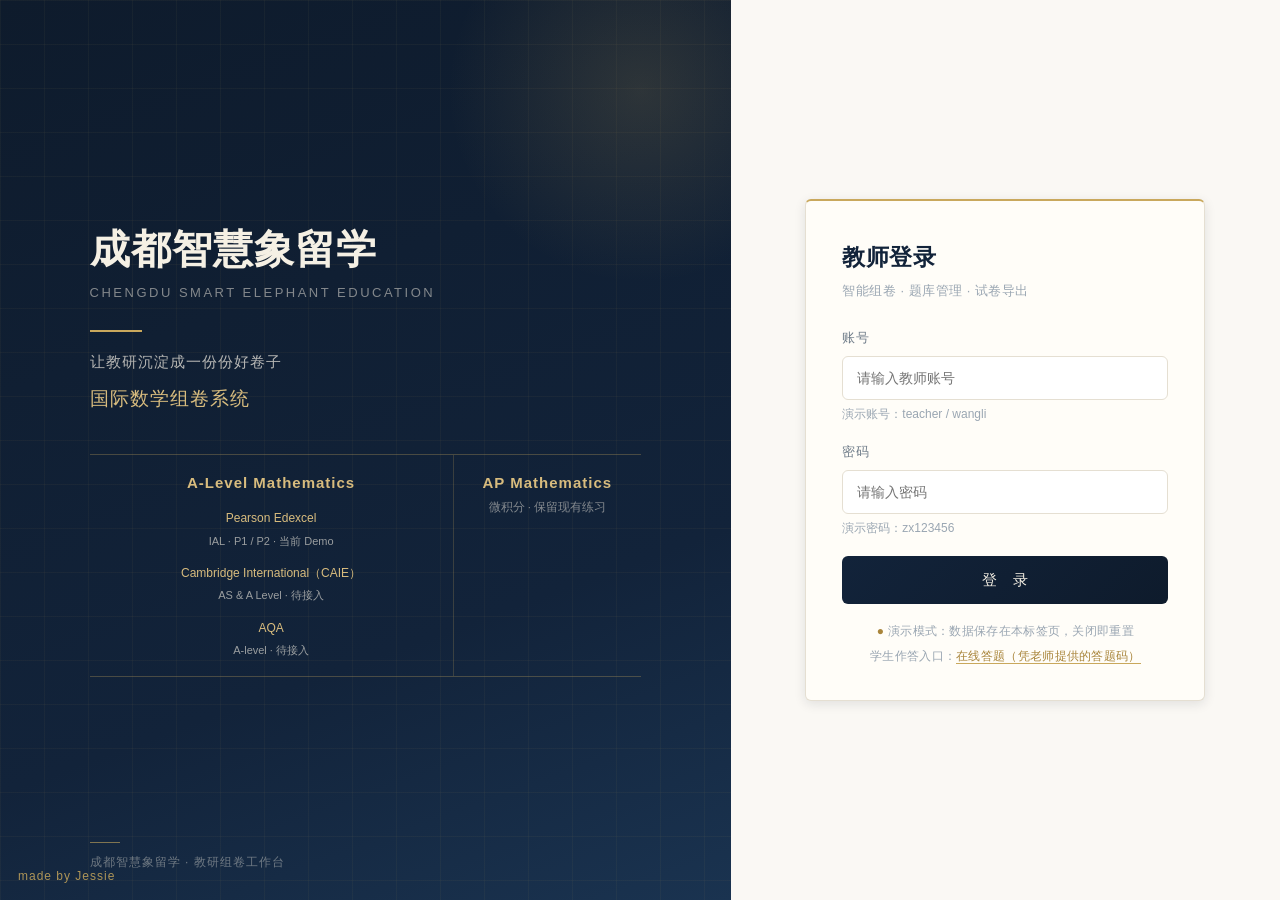
==== commit af10424e: "feat: narrow course workspace to mathematics" ====
--- a/index.html
+++ b/index.html
@@ -3,30 +3,27 @@
 <head>
   <meta charset="UTF-8">
   <meta name="viewport" content="width=device-width, initial-scale=1.0">
-  <title>登录 · 国际课程组卷系统</title>
-  <link rel="stylesheet" href="vendor/lxgw/lxgwwenkaigbscreen.css">
-  <link rel="stylesheet" href="css/style.css?v=20261001d">
+  <title>登录 · 国际数学组卷系统</title>
+  <link rel="stylesheet" href="css/style.css?v=20261001b">
 </head>
 <body class="login-body">
 
   <div class="login-wrap">
   <!-- 左侧：品牌区 -->
   <aside class="login-brand">
-    <div class="lb-aura"></div>
-    <div class="lb-aura b"></div>
-    <div class="lb-papers" aria-hidden="true"><i class="f1"></i><i class="f2"></i></div>
-    <div class="lb-spine" aria-hidden="true">国际课程组卷系统 · 二〇二六</div>
-
-    <div class="lb-inner">
-      <div class="lb-eyebrow">Chengdu Smart Elephant Education</div>
-      <h1 class="lb-name-zh">成都智慧象留学</h1>
-      <p class="lb-slogan">让教研沉淀成一份份好卷子</p>
-      <svg class="lb-stroke-line" width="220" height="10" viewBox="0 0 220 10" fill="none" aria-hidden="true">
-        <path d="M3 6 C 40 2.5, 78 8.5, 118 5.5 S 196 4.5, 217 6" stroke="#C9A85C" stroke-width="2.2" stroke-linecap="round"/>
-      </svg>
-      <p class="lb-system">国际课程组卷系统</p>
-      <div class="lb-wordmark" aria-label="国际课程体系">IELTS <i>/</i> TOEFL <i>/</i> A-LEVEL <i>/</i> AP</div>
-      <div class="lb-wordmark-sub">雅思 4 科 · 托福 4 科 · 英国高中课程 · 美国大学先修</div>
+    <h1 class="lb-name-zh">成都智慧象留学</h1>
+    <div class="lb-name-en">CHENGDU SMART ELEPHANT EDUCATION</div>
+    <div class="lb-divider"></div>
+    <p class="lb-slogan">让教研沉淀成一份份好卷子</p>
+    <p class="lb-system">国际数学组卷系统</p>
+    <div class="lb-programs" aria-label="数学课程体系">
+      <div class="pg-item">
+        <div class="pg-name">A-Level Mathematics</div>
+        <div class="pg-board"><b>Pearson Edexcel</b><span>IAL · P1 / P2 · 当前 Demo</span></div>
+        <div class="pg-board"><b>Cambridge International（CAIE）</b><span>AS &amp; A Level · 待接入</span></div>
+        <div class="pg-board"><b>AQA</b><span>A-level · 待接入</span></div>
+      </div>
+      <div class="pg-item"><div class="pg-name">AP Mathematics</div><div class="pg-sub">微积分 · 保留现有练习</div></div>
     </div>
     <div class="lb-foot">成都智慧象留学 · 教研组卷工作台</div>
   </aside>
@@ -37,48 +34,16 @@
       <h2 class="lc-title">教师登录</h2>
       <p class="lc-sub">智能组卷 · 题库管理 · 试卷导出</p>
 
-      <div class="login-tabs" id="login-tabs" role="tablist" aria-label="登录方式">
-        <button type="button" class="ltab on" data-ltab="pwd" role="tab" aria-selected="true">密码登录</button>
-        <button type="button" class="ltab" data-ltab="email" role="tab" aria-selected="false">邮箱验证码</button>
-      </div>
-
       <form id="login-form" autocomplete="off" novalidate>
-        <div id="panel-pwd">
-          <div class="field" id="field-account">
-            <label for="account">账号</label>
-            <input type="text" id="account" placeholder="请输入教师账号">
-            <span class="f-hint">演示账号：teacher / wangli</span>
-          </div>
-          <div class="field" id="field-password" style="position:relative;">
-            <label for="password">密码</label>
-            <input type="password" id="password" placeholder="请输入密码" style="padding-right:46px;">
-            <button type="button" id="btn-eye" aria-label="显示或隐藏密码" title="显示 / 隐藏密码"
-              style="position:absolute;right:8px;bottom:34px;width:32px;height:32px;border:none;background:transparent;color:var(--c-text-light);display:inline-flex;align-items:center;justify-content:center;border-radius:6px;transition:color .18s,background .18s;">
-              <svg id="eye-on" viewBox="0 0 24 24" width="18" height="18" fill="none" stroke="currentColor" stroke-width="1.7">
-                <path d="M2 12s3.5-6.5 10-6.5S22 12 22 12s-3.5 6.5-10 6.5S2 12 2 12z"/><circle cx="12" cy="12" r="2.6"/>
-              </svg>
-              <svg id="eye-off" viewBox="0 0 24 24" width="18" height="18" fill="none" stroke="currentColor" stroke-width="1.7" style="display:none;">
-                <path d="M2 12s3.5-6.5 10-6.5c2 0 3.7.6 5.2 1.5M22 12s-3.5 6.5-10 6.5c-2 0-3.7-.6-5.2-1.5"/><path d="M4 20L20 4"/>
-              </svg>
-            </button>
-            <span class="f-hint">演示密码：zx123456</span>
-          </div>
+        <div class="field" id="field-account">
+          <label for="account">账号</label>
+          <input type="text" id="account" placeholder="请输入教师账号">
+          <span class="f-hint">演示账号：teacher / wangli</span>
         </div>
-
-        <div id="panel-email" hidden>
-          <div class="field" id="field-email">
-            <label for="email">邮箱</label>
-            <input type="email" id="email" placeholder="接收验证码的教师邮箱">
-            <span class="f-hint">演示邮箱：teacher@zhxx.cn / wangli@zhxx.cn</span>
-          </div>
-          <div class="field" id="field-code">
-            <label for="code">验证码</label>
-            <div class="code-row">
-              <input type="text" id="code" placeholder="6 位数字" maxlength="6" inputmode="numeric">
-              <button type="button" class="code-btn" id="btn-send-code">获取验证码</button>
-            </div>
-            <span class="f-hint" id="code-hint">验证码 5 分钟内有效，60 秒后可重新获取</span>
-          </div>
+        <div class="field" id="field-password">
+          <label for="password">密码</label>
+          <input type="password" id="password" placeholder="请输入密码">
+          <span class="f-hint">演示密码：zx123456</span>
         </div>
 
         <div class="login-error" id="login-error" role="alert">账号或密码不正确</div>
@@ -87,17 +52,16 @@
       </form>
 
       <div class="login-mode-note" id="mode-note">正在探测运行环境…</div>
-      <div class="login-mode-note" style="margin-top:8px;">
-        学生作答入口：<a href="answer.html" style="color:var(--c-gold-deep);border-bottom:1px solid var(--c-gold);padding-bottom:1px;">在线答题（凭老师提供的答题码）</a>
+      <div class="login-mode-note" style="margin-top:6px;">
+        学生作答入口：<a href="answer.html" style="color:var(--c-gold-deep);border-bottom:1px solid var(--c-gold);">在线答题（凭老师提供的答题码）</a>
       </div>
     </section>
   </main>
   </div>
 
-  <script src="js/common.js?v=20261001d"></script>
-  <script src="js/mock-data.js?v=20261001d"></script>
-  <script src="js/api.js?v=20261001d"></script>
-  <script src="js/micro.js?v=20261001d"></script>
+  <script src="js/common.js?v=20261001b"></script>
+  <script src="js/mock-data.js?v=20260929a"></script>
+  <script src="js/api.js?v=20261001b"></script>
   <script>
     (function () {
       'use strict';
@@ -107,92 +71,17 @@
 
       window.ZJ.injectWatermark();
 
-      var panels = { pwd: document.getElementById('panel-pwd'), email: document.getElementById('panel-email') };
-      var errFields = { pwd: ['field-account', 'field-password'], email: ['field-email', 'field-code'] };
-      var loginMode = 'pwd';
-
       function setErr(msg) {
         errBox.textContent = msg;
         errBox.classList.add('show');
-        (errFields[loginMode] || []).forEach(function (id) {
-          document.getElementById(id).classList.add('err');
-        });
+        document.getElementById('field-account').classList.add('err');
+        document.getElementById('field-password').classList.add('err');
       }
       function clearErr() {
         errBox.classList.remove('show');
-        ['field-account', 'field-password', 'field-email', 'field-code'].forEach(function (id) {
-          var el = document.getElementById(id);
-          if (el) { el.classList.remove('err'); }
-        });
+        document.getElementById('field-account').classList.remove('err');
+        document.getElementById('field-password').classList.remove('err');
       }
-
-      /* 登录方式页签 */
-      document.getElementById('login-tabs').addEventListener('click', function (e) {
-        var tab = e.target.closest('.ltab');
-        if (!tab || tab.dataset.ltab === loginMode) { return; }
-        loginMode = tab.dataset.ltab;
-        document.querySelectorAll('.ltab').forEach(function (t) {
-          var on = t === tab;
-          t.classList.toggle('on', on);
-          t.setAttribute('aria-selected', on ? 'true' : 'false');
-        });
-        panels.pwd.hidden = loginMode !== 'pwd';
-        panels.email.hidden = loginMode !== 'email';
-        clearErr();
-      });
-
-      /* 密码可见性切换 */
-      var eyeBtn = document.getElementById('btn-eye');
-      eyeBtn.addEventListener('click', function () {
-        var input = document.getElementById('password');
-        var show = input.type === 'password';
-        input.type = show ? 'text' : 'password';
-        document.getElementById('eye-on').style.display = show ? 'none' : '';
-        document.getElementById('eye-off').style.display = show ? '' : 'none';
-        input.focus();
-      });
-
-      /* 获取验证码（60 秒倒计时；开发模式回显验证码便于本地联调） */
-      var sendBtn = document.getElementById('btn-send-code');
-      var codeHint = document.getElementById('code-hint');
-      var cdTimer = null;
-      function startCountdown() {
-        var left = 60;
-        sendBtn.disabled = true;
-        sendBtn.textContent = '重新获取(' + left + 's)';
-        clearInterval(cdTimer);
-        cdTimer = setInterval(function () {
-          left -= 1;
-          if (left <= 0) {
-            clearInterval(cdTimer);
-            sendBtn.disabled = false;
-            sendBtn.textContent = '重新获取';
-          } else {
-            sendBtn.textContent = '重新获取(' + left + 's)';
-          }
-        }, 1000);
-      }
-      sendBtn.addEventListener('click', function () {
-        clearErr();
-        var email = document.getElementById('email').value.trim();
-        if (!email) { setErr('请输入邮箱'); return; }
-        sendBtn.disabled = true;
-        sendBtn.textContent = '发送中…';
-        window.ZJ_Data.sendEmailCode(email).then(function (res) {
-          if (res && res.devCode) {
-            codeHint.innerHTML = '开发模式模拟发送（未配置 SMTP），验证码：<b style="color:var(--c-gold-deep);font-family:var(--f-num);letter-spacing:1px;">' +
-              window.ZJ.esc(res.devCode) + '</b>，5 分钟内有效';
-          } else {
-            codeHint.textContent = '验证码已发送至 ' + email + '，请查收';
-          }
-          window.ZJ.toast('验证码已发送');
-          startCountdown();
-        }).catch(function (err) {
-          setErr(err.message || '验证码发送失败');
-          sendBtn.disabled = false;
-          sendBtn.textContent = '获取验证码';
-        });
-      });
 
       // 已登录直接进工作台
       var auth = window.ZJ.loadAuth();
@@ -210,24 +99,6 @@
       form.addEventListener('submit', function (e) {
         e.preventDefault();
         clearErr();
-        var finish = function (profile) {
-          window.ZJ.saveAuth(profile);
-          location.replace('admin.html');
-        };
-        var fail = function (err) {
-          setErr(err.message || '登录失败，请重试');
-          btn.disabled = false;
-          btn.textContent = '登 录';
-        };
-        if (loginMode === 'email') {
-          var email = document.getElementById('email').value.trim();
-          var code = document.getElementById('code').value.trim();
-          if (!email || !code) { setErr('请输入邮箱与验证码'); return; }
-          btn.disabled = true;
-          btn.textContent = '登录中…';
-          window.ZJ_Data.emailLogin(email, code).then(finish).catch(fail);
-          return;
-        }
         var account = document.getElementById('account').value.trim();
         var password = document.getElementById('password').value;
         if (!account || !password) {
@@ -236,7 +107,14 @@
         }
         btn.disabled = true;
         btn.textContent = '登录中…';
-        window.ZJ_Data.login(account, password).then(finish).catch(fail);
+        window.ZJ_Data.login(account, password).then(function (profile) {
+          window.ZJ.saveAuth(profile);
+          location.replace('admin.html');
+        }).catch(function (err) {
+          setErr(err.message || '账号或密码不正确');
+          btn.disabled = false;
+          btn.textContent = '登 录';
+        });
       });
     })();
   </script>
--- a/css/style.css
+++ b/css/style.css
@@ -1,149 +1,67 @@
 /* =========================================================
- * 成都智慧象留学 · 国际课程组卷系统 — 全站样式 v2「纸阅 Atelier」
- * 2026-10-01 视觉升版：墨蓝 × 香槟金 × 暖纸面
- * 排印：DengXian / 雅黑 + Segoe UI（数字 tabular-nums）
- * 规则：金色只做点缀；动效统一 out-quint / spring 曲线；
- *       打印段（.paper-sheet）保持 A4 排版精度，勿随意改动
+ * 成都智慧象留学 · 国际课程组卷系统 - 全站样式
+ * 与学生进度追踪系统同一套视觉规范（藏蓝 #0E1B2C / 香槟金 #C9A85C）
+ * 字体：标题等线 DengXian，数字 Segoe UI，字距 ≤1px
  * ========================================================= */
 
 :root {
-  /* ---- 墨蓝（Ink） ---- */
-  --ink-950: #070F1A;
-  --ink-900: #0B1626;
-  --ink-850: #0E1B2C;
-  --ink-800: #12233A;
-  --ink-700: #1A3350;
-  --ink-600: #24446B;
-  --ink-500: #3E5C76;
-
-  /* ---- 香槟金（Champagne） ---- */
-  --gold-100: #F6EFDC;
-  --gold-200: #F0E4C8;
-  --gold-300: #E4D2A4;
-  --gold-400: #D6BA7E;
-  --gold-500: #C9A85C;
-  --gold-600: #A9853B;
-  --gold-700: #8A6D2F;
-
-  /* ---- 纸面（Paper） ---- */
-  --paper: #F4F1E9;
-  --paper-2: #FAF7F0;
-  --card: #FFFDF9;
-  --line: #E5DFD0;
-  --line-2: #EFEAE0;
-
-  /* ---- 文字 ---- */
-  --tx: #253140;
-  --tx-2: #5C6A79;
-  --tx-3: #93A0AD;
-
-  /* ---- 语义 ---- */
-  --danger: #B04A3E;
-  --danger-soft: #F7E9E6;
-  --ok: #45775C;
-  --ok-soft: #E8F0E8;
-
-  /* ---- 字体 ---- */
-  --f-sans: "DengXian", "PingFang SC", "Microsoft YaHei", "Hiragino Sans GB", sans-serif;
-  --f-num: "Segoe UI", -apple-system, "Helvetica Neue", Arial, sans-serif;
-
-  /* ---- 圆角 / 阴影 / 动效 ---- */
-  --r-sm: 7px;
-  --r-md: 10px;
-  --r-lg: 14px;
-  --sh-1: 0 1px 2px rgba(12, 23, 37, 0.05), 0 2px 6px rgba(12, 23, 37, 0.04);
-  --sh-2: 0 2px 6px rgba(12, 23, 37, 0.06), 0 14px 32px -18px rgba(12, 23, 37, 0.22);
-  --sh-3: 0 6px 16px rgba(12, 23, 37, 0.1), 0 24px 56px -24px rgba(12, 23, 37, 0.28);
-  --e-out: cubic-bezier(0.22, 1, 0.36, 1);
-  --e-spring: cubic-bezier(0.34, 1.4, 0.64, 1);
-  --t-fast: 0.18s;
-  --t-med: 0.32s;
-
-  /* ---- 旧变量别名（JS 内联样式与历史模板仍在引用，勿删） ---- */
-  --c-navy: var(--ink-850);
-  --c-navy-2: var(--ink-800);
-  --c-navy-3: var(--ink-500);
-  --c-gold: var(--gold-500);
-  --c-gold-light: var(--gold-400);
-  --c-gold-deep: var(--gold-600);
-  --c-gold-soft: var(--gold-100);
-  --c-bg: var(--paper);
-  --c-card: var(--card);
-  --c-border: var(--line);
-  --c-text: var(--tx);
-  --c-text-sub: var(--tx-2);
-  --c-text-light: var(--tx-3);
-  --c-danger: var(--danger);
-  --c-danger-soft: var(--danger-soft);
-  --c-done: var(--ok);
-  --c-done-soft: var(--ok-soft);
-  --radius: var(--r-md);
-  --shadow: var(--sh-1);
-  --shadow-hover: var(--sh-2);
-  --f-serif: var(--f-sans);
+  --c-navy: #0E1B2C;
+  --c-navy-2: #12233A;
+  --c-navy-3: #3E5C76;
+  --c-gold: #C9A85C;
+  --c-gold-light: #D8BC7E;
+  --c-gold-deep: #A9853B;
+  --c-gold-soft: #F3EAD5;
+  --c-bg: #FAF8F4;
+  --c-card: #FFFDF8;
+  --c-border: #E5DFD2;
+  --c-text: #2E3A48;
+  --c-text-sub: #6E7B88;
+  --c-text-light: #9AA6B2;
+  --c-danger: #B04A3E;
+  --c-danger-soft: #F6E8E5;
+  --c-done: #4A7A5E;
+  --c-done-soft: #E7EFE7;
+  --radius: 6px;
+  --shadow: 0 1px 3px rgba(14, 27, 44, 0.07), 0 1px 2px rgba(14, 27, 44, 0.04);
+  --shadow-hover: 0 3px 12px rgba(14, 27, 44, 0.11);
+  --f-serif: "DengXian", "DengXian Light", "Microsoft YaHei", "PingFang SC", sans-serif;
+  --f-num: "Segoe UI", "Helvetica Neue", Arial, sans-serif;
 }
 
 * { margin: 0; padding: 0; box-sizing: border-box; }
-[hidden] { display: none !important; }
 html, body { height: 100%; }
 body {
-  font-family: var(--f-sans);
-  background: var(--paper);
-  color: var(--tx);
+  font-family: "DengXian", "Microsoft YaHei", "PingFang SC", "Hiragino Sans GB", sans-serif;
+  background: var(--c-bg);
+  color: var(--c-text);
   font-size: 14px;
-  line-height: 1.65;
+  line-height: 1.6;
   -webkit-font-smoothing: antialiased;
-  text-rendering: optimizeLegibility;
-}
-::selection { background: rgba(201, 168, 92, 0.32); color: var(--ink-900); }
+}
 a { color: inherit; text-decoration: none; }
 ul, ol { list-style: none; }
 button { font-family: inherit; cursor: pointer; }
-input, select, textarea { font-family: inherit; font-size: 14px; color: var(--tx); }
-img { max-width: 100%; }
-
-/* 焦点可达性：键盘导航时金色描边 */
-:focus { outline: none; }
-:focus-visible { outline: 2px solid var(--gold-500); outline-offset: 2px; border-radius: 4px; }
-
-/* 滚动条 */
-::-webkit-scrollbar { width: 10px; height: 10px; }
-::-webkit-scrollbar-track { background: transparent; }
-::-webkit-scrollbar-thumb {
-  background: rgba(14, 27, 44, 0.16);
-  border-radius: 999px;
-  border: 3px solid transparent;
-  background-clip: content-box;
-}
-::-webkit-scrollbar-thumb:hover { background-color: rgba(14, 27, 44, 0.3); }
-* { scrollbar-width: thin; scrollbar-color: rgba(14, 27, 44, 0.18) transparent; }
+input, select, textarea { font-family: inherit; font-size: 14px; color: var(--c-text); }
 
 /* ================= 顶部导航 ================= */
 .topbar {
-  background: linear-gradient(180deg, var(--ink-800) 0%, var(--ink-900) 100%);
+  background: var(--c-navy);
   color: #F5F0E4;
-  height: 58px;
-  display: flex;
-  align-items: center;
-  padding: 0 26px;
+  height: 56px;
+  display: flex;
+  align-items: center;
+  padding: 0 24px;
   gap: 12px;
   position: sticky;
   top: 0;
   z-index: 50;
-}
-/* 顶栏底部的金色缝线 */
-.topbar::after {
-  content: "";
-  position: absolute;
-  left: 0; right: 0; bottom: -1px;
-  height: 1px;
-  background: linear-gradient(90deg, transparent 0%, rgba(201, 168, 92, 0.55) 18%, rgba(201, 168, 92, 0.55) 82%, transparent 100%);
-  pointer-events: none;
+  border-bottom: 1px solid rgba(201, 168, 92, 0.35);
 }
 .topbar .brand {
   display: flex;
   align-items: center;
-  gap: 12px;
+  gap: 11px;
   font-family: var(--f-serif);
   font-size: 16px;
   font-weight: 600;
@@ -152,39 +70,29 @@
   color: #F5F0E4;
 }
 .topbar .brand-mark {
-  width: 34px; height: 34px;
-  border: 1px solid rgba(201, 168, 92, 0.65);
-  border-radius: 9px;
-  background:
-    radial-gradient(120% 120% at 20% 0%, rgba(201, 168, 92, 0.18), transparent 60%),
-    rgba(255, 255, 255, 0.03);
-  box-shadow: inset 0 1px 0 rgba(255, 255, 255, 0.08);
+  width: 32px; height: 32px;
+  border: 1px solid var(--c-gold);
+  border-radius: 6px;
   display: inline-flex; align-items: center; justify-content: center;
-  color: var(--gold-300);
+  color: var(--c-gold-light);
   flex: none;
-  transition: box-shadow var(--t-med) var(--e-out), transform var(--t-med) var(--e-spring);
-}
-.topbar .brand:hover .brand-mark {
-  box-shadow: 0 0 0 4px rgba(201, 168, 92, 0.12), inset 0 1px 0 rgba(255, 255, 255, 0.08);
-  transform: translateY(-1px);
-}
-.topbar .brand-mark svg { width: 19px; height: 19px; }
+}
+.topbar .brand-mark svg { width: 18px; height: 18px; }
 .topbar .brand-sub {
   font-size: 12px;
   font-weight: 400;
-  color: rgba(245, 240, 228, 0.52);
+  color: rgba(245, 240, 228, 0.55);
   letter-spacing: 0.3px;
-  border-left: 1px solid rgba(201, 168, 92, 0.35);
+  border-left: 1px solid rgba(201, 168, 92, 0.4);
   padding-left: 12px;
 }
 .topbar .spacer { flex: 1; }
 .topbar .mode-chip {
   font-size: 12px;
-  color: rgba(245, 240, 228, 0.68);
-  border: 1px solid rgba(201, 168, 92, 0.4);
-  background: rgba(201, 168, 92, 0.07);
-  border-radius: 999px;
-  padding: 4px 14px;
+  color: rgba(245, 240, 228, 0.65);
+  border: 1px dashed rgba(201, 168, 92, 0.5);
+  border-radius: 4px;
+  padding: 2px 10px;
   letter-spacing: 0.3px;
   white-space: nowrap;
 }
@@ -193,91 +101,74 @@
   align-items: center;
   gap: 10px;
   font-size: 13px;
-  color: rgba(245, 240, 228, 0.92);
+  color: rgba(245, 240, 228, 0.9);
   white-space: nowrap;
 }
-.topbar .user-chip .avatar { width: 32px; height: 32px; font-size: 13px; box-shadow: 0 0 0 2px rgba(201, 168, 92, 0.35); }
+.topbar .user-chip .avatar { width: 30px; height: 30px; font-size: 13px; }
 .topbar .role-badge {
-  font-size: 11.5px;
-  color: var(--gold-300);
-  border: 1px solid rgba(201, 168, 92, 0.5);
-  background: rgba(201, 168, 92, 0.08);
-  border-radius: 5px;
-  padding: 2px 9px;
-  letter-spacing: 0.5px;
+  font-size: 12px;
+  color: var(--c-gold-light);
+  border: 1px solid rgba(201, 168, 92, 0.55);
+  border-radius: 3px;
+  padding: 1px 8px;
+  letter-spacing: 0.3px;
 }
 .topbar .user-link {
-  font-size: 12.5px;
-  color: rgba(245, 240, 228, 0.78);
-  padding: 6px 14px;
-  border: 1px solid rgba(245, 240, 228, 0.22);
-  border-radius: 7px;
-  transition: border-color var(--t-fast), color var(--t-fast), background var(--t-fast), transform var(--t-fast);
+  font-size: 13px;
+  color: rgba(245, 240, 228, 0.8);
+  padding: 5px 13px;
+  border: 1px solid rgba(245, 240, 228, 0.28);
+  border-radius: 4px;
+  transition: border-color 0.2s, color 0.2s;
   white-space: nowrap;
   letter-spacing: 0.3px;
   background: transparent;
 }
-.topbar .user-link:hover {
-  border-color: var(--gold-500);
-  color: var(--gold-300);
-  background: rgba(201, 168, 92, 0.08);
-}
-.topbar .user-link:active { transform: scale(0.96); }
+.topbar .user-link:hover { border-color: var(--c-gold); color: var(--c-gold-light); }
 
 /* ================= 页签导航 ================= */
 .nav-tabs {
   display: flex;
   gap: 4px;
-  background: var(--card);
-  border: 1px solid var(--line);
-  border-radius: var(--r-md);
-  box-shadow: var(--sh-1);
-  padding: 5px;
-  margin-bottom: 22px;
+  background: var(--c-card);
+  border: 1px solid var(--c-border);
+  border-radius: var(--radius);
+  box-shadow: var(--shadow);
+  padding: 4px;
+  margin-bottom: 20px;
   position: sticky;
-  top: 70px;
+  top: 68px;
   z-index: 40;
 }
 .nav-tab {
   flex: 1;
-  height: 38px;
+  height: 36px;
   border: none;
   background: transparent;
-  border-radius: 8px;
-  font-size: 13.5px;
+  border-radius: 6px;
+  font-size: 14px;
   letter-spacing: 0.5px;
-  color: var(--tx-2);
+  color: var(--c-text-sub);
   display: inline-flex;
   align-items: center;
   justify-content: center;
   gap: 7px;
-  transition: color var(--t-fast), background var(--t-fast);
+  transition: all 0.2s;
   position: relative;
 }
-.nav-tab svg { width: 16px; height: 16px; opacity: 0.6; transition: transform var(--t-med) var(--e-spring), opacity var(--t-fast); }
-.nav-tab:hover { color: var(--gold-700); background: var(--paper-2); }
-.nav-tab:hover svg { opacity: 0.9; transform: translateY(-1px); }
+.nav-tab svg { width: 16px; height: 16px; opacity: 0.75; }
+.nav-tab:hover { color: var(--c-gold-deep); background: var(--c-bg); }
 .nav-tab.active {
-  background: linear-gradient(180deg, var(--ink-700), var(--ink-850));
+  background: var(--c-navy-2);
   color: #F5F0E4;
-  font-weight: 600;
-  box-shadow: 0 2px 8px -2px rgba(12, 23, 37, 0.4), inset 0 1px 0 rgba(255, 255, 255, 0.06);
-}
-.nav-tab.active svg { opacity: 1; color: var(--gold-300); }
-.nav-tab.active::after {
-  content: "";
-  position: absolute;
-  left: 50%; bottom: 3px;
-  transform: translateX(-50%);
-  width: 18px; height: 2px;
-  border-radius: 2px;
-  background: linear-gradient(90deg, var(--gold-400), var(--gold-500));
-}
+  font-weight: 500;
+}
+.nav-tab.active svg { opacity: 1; }
 .nav-tab .badge {
   min-width: 18px;
   height: 18px;
   border-radius: 999px;
-  background: var(--gold-500);
+  background: var(--c-gold);
   color: #fff;
   font-size: 11px;
   font-family: var(--f-num);
@@ -288,21 +179,22 @@
 }
 
 /* ================= 布局 ================= */
-.page { max-width: 1240px; margin: 0 auto; padding: 28px 28px 24px; }
+.page { max-width: 1200px; margin: 0 auto; padding: 24px 24px 20px; }
 .site-footer {
   text-align: center;
   font-size: 12px;
-  color: var(--tx-3);
-  letter-spacing: 0.4px;
-  padding: 30px 0 38px;
+  color: var(--c-text-light);
+  letter-spacing: 0.3px;
+  padding: 26px 0 34px;
 }
 .site-footer::before {
   content: "";
   display: block;
   width: 56px;
   height: 1px;
-  background: linear-gradient(90deg, transparent, var(--gold-500), transparent);
-  margin: 0 auto 16px;
+  background: var(--c-gold);
+  opacity: 0.55;
+  margin: 0 auto 14px;
 }
 
 .section-head {
@@ -310,35 +202,33 @@
   align-items: baseline;
   justify-content: space-between;
   gap: 12px;
-  margin: 22px 0 14px;
+  margin: 20px 0 12px;
 }
 .section-head:first-child { margin-top: 0; }
 .section-head h2 {
   font-family: var(--f-serif);
-  font-size: 17.5px;
+  font-size: 17px;
   font-weight: 600;
-  color: var(--ink-800);
+  color: var(--c-navy-2);
   letter-spacing: 0.5px;
-  display: flex;
-  align-items: center;
 }
 .section-head h2::before {
   content: "";
   display: inline-block;
-  width: 3px; height: 16px;
-  border-radius: 2px;
-  background: linear-gradient(180deg, var(--gold-400), var(--gold-600));
+  width: 4px; height: 15px;
+  background: var(--c-gold);
   margin-right: 10px;
-}
-.section-head .sec-note { font-size: 12px; color: var(--tx-3); letter-spacing: 0.5px; }
+  vertical-align: -1px;
+}
+.section-head .sec-note { font-size: 12px; color: var(--c-text-light); letter-spacing: 0.5px; }
 
 /* ================= 卡片与统计 ================= */
 .card {
-  background: var(--card);
-  border-radius: var(--r-lg);
-  box-shadow: var(--sh-1);
-  border: 1px solid var(--line);
-  padding: 22px 24px;
+  background: var(--c-card);
+  border-radius: var(--radius);
+  box-shadow: var(--shadow);
+  border: 1px solid var(--c-border);
+  padding: 18px 20px;
 }
 .stat-grid {
   display: grid;
@@ -346,69 +236,43 @@
   gap: 18px;
 }
 .stat-card {
-  position: relative;
-  overflow: hidden;
-  background: var(--card);
-  border-radius: var(--r-lg);
-  box-shadow: var(--sh-1);
-  border: 1px solid var(--line);
-  padding: 18px 20px 16px;
+  background: var(--c-card);
+  border-radius: var(--radius);
+  box-shadow: var(--shadow);
+  border: 1px solid var(--c-border);
+  border-top: 2px solid var(--c-gold);
+  padding: 14px 18px;
   display: flex;
   align-items: center;
   gap: 16px;
-  transition: transform var(--t-med) var(--e-out), box-shadow var(--t-med) var(--e-out), border-color var(--t-med);
-}
-.stat-card::before {
-  content: "";
-  position: absolute;
-  top: 0; left: 0; right: 0;
-  height: 2px;
-  background: linear-gradient(90deg, var(--gold-400), var(--gold-600));
-  transform: scaleX(0);
-  transform-origin: left;
-  transition: transform 0.7s var(--e-out) 0.15s;
-}
-.stat-card.in::before, .stat-card:hover::before { transform: scaleX(1); }
-.stat-card:hover {
-  transform: translateY(-2px);
-  box-shadow: var(--sh-2);
-  border-color: rgba(201, 168, 92, 0.5);
-}
+  transition: transform 0.2s, box-shadow 0.2s;
+}
+.stat-card:hover { box-shadow: var(--shadow-hover); border-color: rgba(201, 168, 92, 0.45); }
 .stat-icon {
-  width: 42px; height: 42px;
-  border-radius: 12px;
-  border: 1px solid var(--line);
-  background: var(--paper-2);
-  color: var(--gold-600);
+  width: 40px; height: 40px;
+  border-radius: 50%;
+  border: 1px solid var(--c-border);
+  background: var(--c-bg);
+  color: var(--c-gold-deep);
   display: flex; align-items: center; justify-content: center;
   flex: none;
-  transition: background var(--t-med), color var(--t-med), transform var(--t-med) var(--e-spring);
-}
-.stat-card:hover .stat-icon {
-  background: var(--gold-100);
-  border-color: var(--gold-200);
-  transform: scale(1.05);
 }
 .stat-icon svg { width: 22px; height: 22px; }
-.stat-icon.navy { color: var(--ink-700); }
-.stat-card:hover .stat-icon.navy { color: var(--ink-800); }
+.stat-icon.navy { color: var(--c-navy-2); }
 .stat-meta .stat-value {
   font-family: var(--f-num);
-  font-variant-numeric: tabular-nums;
-  font-size: 26px;
+  font-size: 24px;
   font-weight: 700;
-  color: var(--ink-800);
+  color: var(--c-navy-2);
   line-height: 1.2;
-  letter-spacing: -0.3px;
 }
 .stat-meta .stat-value .unit {
   font-size: 13px; font-weight: 400;
-  color: var(--tx-2);
+  color: var(--c-text-sub);
   margin-left: 3px;
-  font-family: var(--f-sans);
-  letter-spacing: 0;
-}
-.stat-meta .stat-label { font-size: 12.5px; color: var(--tx-2); margin-top: 3px; letter-spacing: 0.3px; }
+  font-family: "Microsoft YaHei", sans-serif;
+}
+.stat-meta .stat-label { font-size: 13px; color: var(--c-text-sub); margin-top: 2px; letter-spacing: 0.3px; }
 
 .overview-grid {
   display: grid;
@@ -418,47 +282,32 @@
 }
 
 /* 分布条 */
-.dist-row { display: flex; align-items: center; gap: 12px; margin-bottom: 12px; }
-.dist-row .dist-label { width: 80px; font-size: 13px; color: var(--tx-2); white-space: nowrap; }
-.dist-row .dist-track { flex: 1; height: 8px; background: var(--line-2); border-radius: 999px; overflow: hidden; }
-.dist-row .dist-fill {
-  display: block;
-  height: 100%;
-  border-radius: 999px;
-  background: linear-gradient(90deg, var(--ink-700), var(--ink-500));
-  transition: width 0.9s var(--e-out);
-}
-.dist-row.gold .dist-fill { background: linear-gradient(90deg, var(--gold-600), var(--gold-400)); }
-.dist-row .dist-num {
-  width: 36px; text-align: right;
-  font-family: var(--f-num);
-  font-variant-numeric: tabular-nums;
-  font-size: 13px; color: var(--ink-800); font-weight: 600;
-}
+.dist-row { display: flex; align-items: center; gap: 12px; margin-bottom: 10px; }
+.dist-row .dist-label { width: 76px; font-size: 13px; color: var(--c-text-sub); white-space: nowrap; }
+.dist-row .dist-track { flex: 1; height: 8px; background: #EFEAE0; border-radius: 999px; overflow: hidden; }
+.dist-row .dist-fill { height: 100%; border-radius: 999px; background: linear-gradient(90deg, var(--c-navy-2), var(--c-navy-3)); transition: width 0.6s ease; }
+.dist-row.gold .dist-fill { background: linear-gradient(90deg, var(--c-gold), var(--c-gold-light)); }
+.dist-row .dist-num { width: 34px; text-align: right; font-family: var(--f-num); font-size: 13px; color: var(--c-navy-2); font-weight: 600; }
 
 /* 最近试卷列表 */
 .paper-brief {
   display: flex;
   align-items: center;
   gap: 12px;
-  padding: 13px 8px;
-  margin: 0 -8px;
-  border-bottom: 1px dashed var(--line);
-  border-radius: var(--r-sm);
-  transition: background var(--t-fast);
-}
-.paper-brief:hover { background: var(--paper-2); }
+  padding: 12px 4px;
+  border-bottom: 1px dashed var(--c-border);
+}
 .paper-brief:last-child { border-bottom: none; }
 .paper-brief .pb-main { flex: 1; min-width: 0; }
 .paper-brief .pb-name {
   font-family: var(--f-serif);
   font-size: 15px;
   font-weight: 600;
-  color: var(--ink-800);
+  color: var(--c-navy-2);
   white-space: nowrap; overflow: hidden; text-overflow: ellipsis;
 }
-.paper-brief .pb-meta { font-size: 12px; color: var(--tx-3); margin-top: 2px; }
-.paper-brief .pb-meta b { color: var(--gold-600); font-family: var(--f-num); font-weight: 600; }
+.paper-brief .pb-meta { font-size: 12px; color: var(--c-text-light); margin-top: 1px; }
+.paper-brief .pb-meta b { color: var(--c-gold-deep); font-family: var(--f-num); font-weight: 600; }
 
 /* ================= 筛选工具栏 ================= */
 .toolbar {
@@ -473,59 +322,38 @@
   position: absolute; left: 13px; top: 50%;
   transform: translateY(-50%);
   width: 16px; height: 16px;
-  color: var(--tx-3);
+  color: var(--c-text-light);
   pointer-events: none;
-  transition: color var(--t-fast);
-}
-.search-box:focus-within svg { color: var(--gold-600); }
+}
 .search-box input {
   width: 100%;
   height: 38px;
-  border: 1px solid var(--line);
-  border-radius: var(--r-sm);
+  border: 1px solid var(--c-border);
+  border-radius: 6px;
   padding: 0 12px 0 38px;
   background: #fff;
   outline: none;
-  transition: border-color var(--t-fast), box-shadow var(--t-fast);
-}
-.search-box input::placeholder { color: var(--tx-3); }
-.search-box input:focus {
-  border-color: var(--gold-500);
-  box-shadow: 0 0 0 3px rgba(201, 168, 92, 0.16);
-}
-.toolbar select, .modal select, .ws-toolbar select, .type-row select, .quick-bar select {
+  transition: border-color 0.2s, box-shadow 0.2s;
+}
+.search-box input:focus { border-color: var(--c-navy-2); box-shadow: 0 0 0 3px rgba(18, 35, 58, 0.08); }
+.toolbar select {
   height: 38px;
-  border: 1px solid var(--line);
-  border-radius: var(--r-sm);
-  background: #fff url("data:image/svg+xml;charset=utf-8,%3Csvg xmlns='http://www.w3.org/2000/svg' width='10' height='6' viewBox='0 0 10 6'%3E%3Cpath d='M1 1l4 4 4-4' fill='none' stroke='%23A9853B' stroke-width='1.6' stroke-linecap='round' stroke-linejoin='round'/%3E%3C/svg%3E") no-repeat right 12px center;
-  appearance: none;
-  -webkit-appearance: none;
-  padding: 0 32px 0 12px;
+  border: 1px solid var(--c-border);
+  border-radius: 6px;
+  background: #fff;
+  padding: 0 10px;
   outline: none;
   min-width: 96px;
-  cursor: pointer;
-  transition: border-color var(--t-fast), box-shadow var(--t-fast);
-}
-.toolbar select:hover, .form-item select:hover { border-color: var(--gold-400); }
-.toolbar select:focus, .form-item select:focus {
-  border-color: var(--gold-500);
-  box-shadow: 0 0 0 3px rgba(201, 168, 92, 0.16);
-}
-.toolbar .result-count {
-  font-size: 12.5px;
-  color: var(--tx-3);
-  margin-left: auto;
-  white-space: nowrap;
-  font-family: var(--f-num);
-  letter-spacing: 0.3px;
-}
+}
+.toolbar select:focus { border-color: var(--c-navy-2); }
+.toolbar .result-count { font-size: 13px; color: var(--c-text-light); margin-left: auto; white-space: nowrap; }
 
 /* ================= 表格 ================= */
 .table-wrap {
-  background: var(--card);
-  border-radius: var(--r-lg);
-  border: 1px solid var(--line);
-  box-shadow: var(--sh-1);
+  background: var(--c-card);
+  border-radius: var(--radius);
+  border: 1px solid var(--c-border);
+  box-shadow: var(--shadow);
   overflow-x: auto;
 }
 table.data {
@@ -536,184 +364,140 @@
 table.data th {
   text-align: left;
   font-weight: 600;
-  font-size: 11.5px;
-  color: var(--tx-3);
-  letter-spacing: 0.8px;
-  background: var(--paper-2);
-  padding: 11px 14px;
-  border-bottom: 1px solid var(--line);
+  font-size: 12px;
+  color: var(--c-text-sub);
+  background: #F6F2E9;
+  padding: 8px 12px;
+  border-bottom: 1px solid var(--c-border);
   white-space: nowrap;
 }
 table.data td {
-  padding: 11px 14px;
-  border-bottom: 1px solid var(--line-2);
+  padding: 9px 12px;
+  border-bottom: 1px solid #F0EBE0;
   vertical-align: top;
 }
 table.data tr:last-child td { border-bottom: none; }
 table.data tbody tr { transition: background 0.15s; }
-table.data tbody tr:hover { background: #FBF8F0; }
+table.data tbody tr:hover { background: #FBF8F1; }
 td.cell-stem { max-width: 380px; }
 .stem-snip {
   display: -webkit-box;
   -webkit-line-clamp: 2;
   -webkit-box-orient: vertical;
   overflow: hidden;
-  color: var(--tx);
-  line-height: 1.6;
-}
-.cell-sub { font-size: 12px; color: var(--tx-3); margin-top: 2px; }
+  color: var(--c-text);
+  line-height: 1.55;
+}
+.cell-sub { font-size: 12px; color: var(--c-text-light); margin-top: 2px; }
 .row-actions { display: flex; gap: 6px; flex-wrap: wrap; white-space: nowrap; }
 
 /* ================= 标签 ================= */
 .tag {
   display: inline-block;
   font-size: 11px;
-  line-height: 1.7;
-  padding: 1px 8px;
-  border-radius: 5px;
+  padding: 1px 7px;
+  border-radius: 3px;
   white-space: nowrap;
-  letter-spacing: 0.3px;
-}
-.tag-subject { background: var(--gold-100); color: var(--gold-700); border: 1px solid var(--gold-200); }
-.tag-type { background: #ECF0F4; color: var(--ink-700); border: 1px solid #E0E6EC; }
-.tag-d1, .tag-d2 { background: var(--ok-soft); color: var(--ok); border: 1px solid #D8E5D8; }
-.tag-d3 { background: var(--gold-100); color: var(--gold-700); border: 1px solid var(--gold-200); }
-.tag-d4, .tag-d5 { background: var(--ink-800); color: var(--gold-300); border: 1px solid var(--ink-700); }
-.tag-ok { background: var(--ok-soft); color: var(--ok); border: 1px solid #D8E5D8; }
-.tag-off { background: #F1F1EF; color: var(--tx-3); border: 1px solid var(--line-2); }
-.tag-draft { background: var(--gold-100); color: var(--gold-700); border: 1px solid var(--gold-200); }
-.tag-final { background: var(--ok-soft); color: var(--ok); border: 1px solid #D8E5D8; }
+}
+.tag-subject { background: var(--c-gold-soft); color: var(--c-gold-deep); }
+.tag-type { background: #ECEFF3; color: var(--c-navy-2); }
+.tag-d1, .tag-d2 { background: #E7EFE7; color: var(--c-done); }
+.tag-d3 { background: var(--c-gold-soft); color: var(--c-gold-deep); }
+.tag-d4, .tag-d5 { background: var(--c-navy-2); color: var(--c-gold-light); }
+.tag-ok { background: var(--c-done-soft); color: var(--c-done); }
+.tag-off { background: #F0F0F0; color: var(--c-text-light); }
+.tag-draft { background: var(--c-gold-soft); color: var(--c-gold-deep); }
+.tag-final { background: var(--c-done-soft); color: var(--c-done); }
 
 /* ================= 按钮 ================= */
 .btn {
-  position: relative;
-  overflow: hidden;
   display: inline-flex; align-items: center; justify-content: center; gap: 6px;
-  height: 36px;
-  padding: 0 16px;
-  border-radius: var(--r-sm);
+  height: 34px;
+  padding: 0 14px;
+  border-radius: 5px;
   border: 1px solid transparent;
   font-size: 13.5px;
-  letter-spacing: 0.3px;
-  transition: transform var(--t-fast) var(--e-out), box-shadow var(--t-fast), background var(--t-fast), border-color var(--t-fast), color var(--t-fast), filter var(--t-fast);
+  transition: all 0.2s;
   white-space: nowrap;
-  user-select: none;
-}
-.btn:active { transform: scale(0.97); }
-.btn-primary {
-  background: linear-gradient(180deg, var(--ink-700), var(--ink-850));
-  color: #F5F0E4;
-  box-shadow: inset 0 1px 0 rgba(255, 255, 255, 0.08), 0 1px 3px rgba(12, 23, 37, 0.25);
-}
-.btn-primary:hover {
-  filter: brightness(1.14);
-  box-shadow: inset 0 1px 0 rgba(255, 255, 255, 0.1), 0 6px 16px -6px rgba(12, 23, 37, 0.45);
-}
-.btn-accent {
-  background: linear-gradient(160deg, var(--gold-300) 0%, var(--gold-500) 90%);
-  color: #241B07;
-  font-weight: 600;
-  box-shadow: inset 0 1px 0 rgba(255, 255, 255, 0.45), 0 1px 3px rgba(138, 109, 47, 0.3);
-}
-.btn-accent:hover {
-  filter: brightness(1.05);
-  box-shadow: inset 0 1px 0 rgba(255, 255, 255, 0.5), 0 6px 16px -6px rgba(138, 109, 47, 0.5);
-}
-.btn-ghost { background: #fff; border-color: var(--line); color: var(--tx-2); }
-.btn-ghost:hover { border-color: var(--gold-500); color: var(--gold-700); background: var(--gold-100); }
-.btn-danger { background: #fff; border-color: var(--line); color: var(--danger); }
-.btn-danger:hover { border-color: var(--danger); background: var(--danger-soft); }
-.btn-lg { height: 48px; padding: 0 30px; font-size: 15px; border-radius: var(--r-md); }
-.btn:disabled { opacity: 0.5; cursor: not-allowed; box-shadow: none; transform: none; }
-/* 点击涟漪（由 micro.js 注入 <i class="rp">） */
-.btn .rp {
-  position: absolute;
-  border-radius: 50%;
-  background: currentColor;
-  opacity: 0.22;
-  transform: scale(0);
-  animation: rp 0.55s var(--e-out) forwards;
-  pointer-events: none;
-}
-@keyframes rp { to { transform: scale(2.4); opacity: 0; } }
-
+}
+.btn-primary { background: var(--c-navy-2); color: #F5F0E4; }
+.btn-primary:hover { background: var(--c-navy); box-shadow: var(--shadow-hover); }
+.btn-accent { background: var(--c-gold); color: #FFFFFF; }
+.btn-accent:hover { background: var(--c-gold-deep); box-shadow: var(--shadow-hover); }
+.btn-ghost { background: #fff; border-color: var(--c-border); color: var(--c-text-sub); }
+.btn-ghost:hover { border-color: var(--c-gold); color: var(--c-gold-deep); }
+.btn-danger { background: #fff; border-color: var(--c-border); color: var(--c-danger); }
+.btn-danger:hover { border-color: var(--c-danger); background: var(--c-danger-soft); }
+.btn-lg { height: 46px; padding: 0 28px; font-size: 15px; }
+.btn:disabled { opacity: 0.55; cursor: not-allowed; box-shadow: none; }
 .btn-mini {
-  height: 27px;
-  padding: 0 11px;
+  height: 26px;
+  padding: 0 10px;
   font-size: 12px;
-  border-radius: 6px;
-  border: 1px solid var(--line);
-  background: #fff;
-  color: var(--tx-2);
+  border-radius: 4px;
+  border: 1px solid var(--c-border);
+  background: #fff;
+  color: var(--c-text-sub);
   display: inline-flex;
   align-items: center;
   gap: 4px;
-  transition: all var(--t-fast);
-  white-space: nowrap;
-}
-.btn-mini:hover { background: var(--gold-100); color: var(--gold-700); border-color: var(--gold-400); }
-.btn-mini.primary { background: var(--ink-800); border-color: var(--ink-800); color: #F5F0E4; }
-.btn-mini.primary:hover { background: var(--ink-900); border-color: var(--ink-900); }
-.btn-mini.gold { background: var(--gold-100); border-color: var(--gold-300); color: var(--gold-700); }
-.btn-mini.gold:hover { background: var(--gold-500); border-color: var(--gold-500); color: #fff; }
-.btn-mini.danger { color: var(--danger); }
-.btn-mini.danger:hover { background: var(--danger); border-color: var(--danger); color: #fff; }
+  transition: all 0.15s;
+}
+.btn-mini:hover { background: var(--c-gold); color: #FFFDF8; border-color: var(--c-gold); }
+.btn-mini.primary { background: var(--c-navy-2); border-color: var(--c-navy-2); color: #F5F0E4; }
+.btn-mini.primary:hover { background: var(--c-navy); }
+.btn-mini.gold { background: var(--c-gold-soft); border-color: var(--c-gold-light); color: var(--c-gold-deep); }
+.btn-mini.gold:hover { background: var(--c-gold); color: #FFFDF8; }
+.btn-mini.danger { color: var(--c-danger); }
+.btn-mini.danger:hover { background: var(--c-danger); border-color: var(--c-danger); color: #fff; }
 
 /* ================= 表单 ================= */
-.form-grid { display: grid; grid-template-columns: 1fr 1fr; gap: 16px 16px; }
+.form-grid { display: grid; grid-template-columns: 1fr 1fr; gap: 14px; }
 .form-grid.three { grid-template-columns: 1fr 1fr 1fr; }
 .form-item { display: flex; flex-direction: column; gap: 6px; }
 .form-item.full { grid-column: 1 / -1; }
-.form-item label { font-size: 12.5px; color: var(--tx-2); font-weight: 600; letter-spacing: 0.5px; }
-.form-item label .req { color: var(--danger); margin-left: 2px; }
+.form-item label { font-size: 13px; color: var(--c-text-sub); font-weight: 500; letter-spacing: 0.5px; }
+.form-item label .req { color: var(--c-danger); margin-left: 2px; }
 .form-item input, .form-item select, .form-item textarea {
   height: 38px;
-  border: 1px solid var(--line);
-  border-radius: var(--r-sm);
+  border: 1px solid var(--c-border);
+  border-radius: 6px;
   padding: 0 12px;
   outline: none;
   background: #fff;
-  transition: border-color var(--t-fast), box-shadow var(--t-fast);
+  transition: border-color 0.2s, box-shadow 0.2s;
   width: 100%;
 }
-.form-item input::placeholder, .form-item textarea::placeholder { color: var(--tx-3); }
-.form-item textarea { height: 76px; padding: 9px 12px; resize: vertical; line-height: 1.65; }
-.form-item textarea.tall { height: 128px; }
+.form-item textarea { height: 72px; padding: 8px 12px; resize: vertical; line-height: 1.6; }
+.form-item textarea.tall { height: 120px; }
 .form-item input:focus, .form-item select:focus, .form-item textarea:focus {
-  border-color: var(--gold-500);
-  box-shadow: 0 0 0 3px rgba(201, 168, 92, 0.16);
-}
-.form-item input[type="checkbox"] { width: 16px; height: 16px; accent-color: var(--gold-600); }
-.form-item .f-hint { font-size: 12px; color: var(--tx-3); }
-.form-actions { display: flex; justify-content: flex-end; gap: 10px; margin-top: 20px; }
-input[type="checkbox"] { accent-color: var(--gold-600); }
+  border-color: var(--c-navy-2);
+  box-shadow: 0 0 0 3px rgba(18, 35, 58, 0.08);
+}
+.form-item .f-hint { font-size: 12px; color: var(--c-text-light); }
+.form-actions { display: flex; justify-content: flex-end; gap: 10px; margin-top: 18px; }
 
 /* 复选芯片（科目多选） */
 .chip-wrap { display: flex; flex-wrap: wrap; gap: 8px; }
-.chip-group { width: 100%; font-size: 12px; color: var(--tx-3); letter-spacing: 0.5px; margin-top: 6px; }
+.chip-group { width: 100%; font-size: 12px; color: var(--c-text-light); letter-spacing: 0.5px; margin-top: 4px; }
 .chip-group:first-child { margin-top: 0; }
 .chip {
   display: inline-flex;
   align-items: center;
   gap: 5px;
-  height: 28px;
-  padding: 0 12px;
-  border: 1px solid var(--line);
-  border-radius: 999px;
+  height: 26px;
+  padding: 0 10px;
+  border: 1px solid var(--c-border);
+  border-radius: 4px;
   font-size: 13px;
   background: #fff;
-  color: var(--tx-2);
+  color: var(--c-text-sub);
   cursor: pointer;
-  transition: all var(--t-fast);
+  transition: all 0.15s;
   user-select: none;
 }
-.chip:hover { border-color: var(--gold-500); color: var(--gold-700); background: var(--gold-100); }
-.chip.on {
-  background: var(--ink-800);
-  border-color: var(--ink-800);
-  color: #F5F0E4;
-  box-shadow: 0 2px 8px -2px rgba(12, 23, 37, 0.35);
-}
+.chip:hover { border-color: var(--c-gold); color: var(--c-gold-deep); }
+.chip.on { background: var(--c-navy-2); border-color: var(--c-navy-2); color: #F5F0E4; }
 
 /* 题型配置行 */
 .type-row {
@@ -725,143 +509,127 @@
 }
 .type-row select, .type-row input {
   height: 36px;
-  border: 1px solid var(--line);
-  border-radius: var(--r-sm);
+  border: 1px solid var(--c-border);
+  border-radius: 6px;
   padding: 0 10px;
   background: #fff;
   outline: none;
   width: 100%;
-  transition: border-color var(--t-fast), box-shadow var(--t-fast);
-}
-.type-row select {
-  background: #fff url("data:image/svg+xml;charset=utf-8,%3Csvg xmlns='http://www.w3.org/2000/svg' width='10' height='6' viewBox='0 0 10 6'%3E%3Cpath d='M1 1l4 4 4-4' fill='none' stroke='%23A9853B' stroke-width='1.6' stroke-linecap='round' stroke-linejoin='round'/%3E%3C/svg%3E") no-repeat right 10px center;
-  appearance: none;
-  -webkit-appearance: none;
-  padding-right: 28px;
-}
-.type-row select:focus, .type-row input:focus {
-  border-color: var(--gold-500);
-  box-shadow: 0 0 0 3px rgba(201, 168, 92, 0.16);
 }
 .type-row .row-del {
   height: 36px;
-  border: 1px solid var(--line);
-  border-radius: var(--r-sm);
-  background: #fff;
-  color: var(--tx-3);
+  border: 1px solid var(--c-border);
+  border-radius: 6px;
+  background: #fff;
+  color: var(--c-text-light);
   font-size: 15px;
-  transition: all var(--t-fast);
-}
-.type-row .row-del:hover { color: var(--danger); border-color: var(--danger); background: var(--danger-soft); }
+}
+.type-row .row-del:hover { color: var(--c-danger); border-color: var(--c-danger); }
 
 /* 难度分布 */
 .dist-inputs { display: grid; grid-template-columns: repeat(3, 1fr); gap: 12px; }
-.dist-inputs .form-item input { text-align: center; font-family: var(--f-num); }
-.dist-preview { font-size: 12px; color: var(--tx-3); margin-top: 6px; }
-
-/* ================= 题目预览卡 ================= */
+.dist-inputs .form-item input { text-align: center; }
+.dist-preview { font-size: 12px; color: var(--c-text-light); margin-top: 6px; }
+
+/* ================= 题目预览卡（组卷预览 / 组卷篮） ================= */
 .q-card {
-  background: var(--card);
-  border: 1px solid var(--line);
-  border-radius: var(--r-md);
-  box-shadow: var(--sh-1);
-  padding: 18px 20px;
-  margin-bottom: 14px;
-  transition: border-color var(--t-fast), box-shadow var(--t-med), transform var(--t-med) var(--e-out);
-}
-.q-card:hover { border-color: rgba(201, 168, 92, 0.55); box-shadow: var(--sh-2); }
+  background: var(--c-card);
+  border: 1px solid var(--c-border);
+  border-radius: var(--radius);
+  box-shadow: var(--shadow);
+  padding: 16px 18px;
+  margin-bottom: 12px;
+  transition: border-color 0.2s, box-shadow 0.2s;
+}
+.q-card:hover { border-color: rgba(201, 168, 92, 0.6); }
 .q-card .qc-head {
   display: flex;
   align-items: flex-start;
   gap: 10px;
-  margin-bottom: 10px;
+  margin-bottom: 8px;
 }
 .q-card .qc-no {
   font-family: var(--f-num);
   font-weight: 700;
-  color: var(--gold-600);
+  color: var(--c-gold-deep);
   font-size: 15px;
   min-width: 26px;
-  font-variant-numeric: tabular-nums;
 }
 .q-card .qc-tags { display: flex; gap: 6px; flex-wrap: wrap; flex: 1; }
 .q-card .qc-tools { display: flex; gap: 6px; align-items: center; flex-wrap: wrap; }
 .q-card .qc-passage {
-  background: var(--paper-2);
-  border: 1px dashed var(--line);
-  border-radius: var(--r-sm);
-  padding: 12px 15px;
+  background: var(--c-bg);
+  border: 1px dashed var(--c-border);
+  border-radius: 6px;
+  padding: 10px 14px;
   font-size: 13px;
-  color: var(--tx-2);
-  line-height: 1.75;
+  color: var(--c-text-sub);
+  line-height: 1.7;
   white-space: pre-wrap;
-  margin-bottom: 10px;
-}
-.q-card .qc-stem { white-space: pre-wrap; line-height: 1.75; }
-.q-card .qc-options { margin: 10px 0 0; }
+  margin-bottom: 8px;
+}
+.q-card .qc-stem { white-space: pre-wrap; line-height: 1.7; }
+.q-card .qc-options { margin: 8px 0 0; }
 .q-card .qc-options li {
-  padding: 4px 0 4px 28px;
+  padding: 3px 0 3px 26px;
   position: relative;
-  line-height: 1.65;
+  line-height: 1.6;
 }
 .q-card .qc-options li::before {
   content: attr(data-letter);
   position: absolute; left: 2px;
   font-family: var(--f-num);
   font-weight: 600;
-  color: var(--ink-500);
+  color: var(--c-navy-3);
 }
 .q-card .qc-answer {
-  margin-top: 12px;
-  padding: 9px 13px;
-  background: var(--ok-soft);
-  border-radius: var(--r-sm);
+  margin-top: 10px;
+  padding: 8px 12px;
+  background: var(--c-done-soft);
+  border-radius: 6px;
   font-size: 13px;
-  color: var(--ok);
+  color: var(--c-done);
 }
 .q-card .qc-answer b { font-weight: 600; }
 .q-card .qc-explain {
-  margin-top: 8px;
-  padding: 9px 13px;
-  background: var(--gold-100);
-  border-radius: var(--r-sm);
+  margin-top: 6px;
+  padding: 8px 12px;
+  background: var(--c-gold-soft);
+  border-radius: 6px;
   font-size: 13px;
-  color: var(--gold-700);
-  line-height: 1.65;
+  color: var(--c-gold-deep);
+  line-height: 1.6;
 }
 .q-card .qc-score-input {
   width: 64px;
   height: 28px;
-  border: 1px solid var(--line);
-  border-radius: 6px;
+  border: 1px solid var(--c-border);
+  border-radius: 4px;
   text-align: center;
   font-family: var(--f-num);
   outline: none;
-  transition: border-color var(--t-fast), box-shadow var(--t-fast);
-}
-.q-card .qc-score-input:focus { border-color: var(--gold-500); box-shadow: 0 0 0 3px rgba(201, 168, 92, 0.16); }
+}
+.q-card .qc-score-input:focus { border-color: var(--c-gold); }
 
 .gen-summary {
   display: flex;
   gap: 22px;
   align-items: center;
   flex-wrap: wrap;
-  background: linear-gradient(180deg, var(--ink-700), var(--ink-900));
+  background: var(--c-navy-2);
   color: #F5F0E4;
-  border-radius: var(--r-md);
-  padding: 15px 22px;
+  border-radius: var(--radius);
+  padding: 14px 20px;
   margin: 16px 0;
   position: sticky;
-  bottom: 14px;
-  box-shadow: var(--sh-3);
-  animation: rise-in 0.35s var(--e-out);
-}
-.gen-summary .gs-item { font-size: 13px; color: rgba(245, 240, 228, 0.72); letter-spacing: 0.3px; }
+  bottom: 12px;
+  box-shadow: var(--shadow-hover);
+}
+.gen-summary .gs-item { font-size: 13px; color: rgba(245, 240, 228, 0.75); }
 .gen-summary .gs-item b {
   font-family: var(--f-num);
-  font-variant-numeric: tabular-nums;
   font-size: 20px;
-  color: var(--gold-300);
+  color: var(--c-gold-light);
   margin-right: 4px;
   font-weight: 700;
 }
@@ -871,91 +639,64 @@
   color: #F2C9C2;
   background: rgba(176, 74, 62, 0.35);
   border: 1px solid rgba(242, 201, 194, 0.4);
-  border-radius: 6px;
-  padding: 3px 11px;
+  border-radius: 4px;
+  padding: 3px 10px;
 }
 
 .sub-tabs { display: flex; gap: 8px; margin-bottom: 18px; }
 .sub-tab {
   height: 34px;
-  padding: 0 18px;
-  border: 1px solid var(--line);
-  border-radius: 999px;
+  padding: 0 16px;
+  border: 1px solid var(--c-border);
+  border-radius: 6px;
   background: #fff;
   font-size: 13px;
-  color: var(--tx-2);
-  transition: all var(--t-fast);
-}
-.sub-tab:hover { border-color: var(--gold-400); color: var(--gold-700); }
-.sub-tab.active {
-  background: var(--gold-100);
-  border-color: var(--gold-400);
-  color: var(--gold-700);
-  font-weight: 600;
-}
+  color: var(--c-text-sub);
+  transition: all 0.2s;
+}
+.sub-tab.active { background: var(--c-gold-soft); border-color: var(--c-gold-light); color: var(--c-gold-deep); font-weight: 500; }
 
 /* ================= 试卷卡片列表 ================= */
 .paper-grid { display: grid; grid-template-columns: repeat(2, 1fr); gap: 18px; }
 .paper-card {
-  position: relative;
-  overflow: hidden;
-  background: var(--card);
-  border-radius: var(--r-lg);
-  border: 1px solid var(--line);
-  box-shadow: var(--sh-1);
-  padding: 22px 24px;
-  transition: transform var(--t-med) var(--e-out), box-shadow var(--t-med) var(--e-out), border-color var(--t-med);
+  background: var(--c-card);
+  border-radius: var(--radius);
+  border: 1px solid var(--c-border);
+  box-shadow: var(--shadow);
+  padding: 20px 22px;
+  transition: transform 0.2s, box-shadow 0.2s;
   display: flex;
   flex-direction: column;
   gap: 12px;
 }
-.paper-card::before {
-  content: "";
-  position: absolute;
-  top: 0; left: 0; right: 0;
-  height: 2px;
-  background: linear-gradient(90deg, var(--gold-400), var(--gold-600));
-  transform: scaleX(0);
-  transform-origin: left;
-  transition: transform 0.6s var(--e-out);
-}
-.paper-card:hover { transform: translateY(-3px); box-shadow: var(--sh-2); border-color: rgba(201, 168, 92, 0.5); }
-.paper-card:hover::before { transform: scaleX(1); }
+.paper-card:hover { box-shadow: var(--shadow-hover); border-color: rgba(201, 168, 92, 0.55); }
 .paper-card .pc-head { display: flex; align-items: flex-start; gap: 10px; }
 .paper-card .pc-name {
   font-family: var(--f-serif);
   font-size: 17px;
   font-weight: 600;
-  color: var(--ink-800);
+  color: var(--c-navy-2);
   flex: 1;
   line-height: 1.45;
 }
-.paper-card .pc-line { font-size: 13px; color: var(--gold-600); }
+.paper-card .pc-line { font-size: 13px; color: var(--c-gold-deep); }
 .paper-card .pc-nums {
   display: flex;
-  gap: 22px;
+  gap: 20px;
   font-size: 12.5px;
-  color: var(--tx-2);
-  border-top: 1px dashed var(--line);
-  padding-top: 12px;
-}
-.paper-card .pc-nums b {
-  font-family: var(--f-num);
-  font-variant-numeric: tabular-nums;
-  font-size: 16px;
-  color: var(--ink-800);
-  margin-right: 3px;
-}
+  color: var(--c-text-sub);
+  border-top: 1px dashed var(--c-border);
+  padding-top: 10px;
+}
+.paper-card .pc-nums b { font-family: var(--f-num); font-size: 15px; color: var(--c-navy-2); margin-right: 3px; }
 .paper-card .pc-foot { display: flex; justify-content: space-between; align-items: center; gap: 8px; flex-wrap: wrap; }
-.paper-card .pc-time { font-size: 12px; color: var(--tx-3); }
+.paper-card .pc-time { font-size: 12px; color: var(--c-text-light); }
 .paper-card .pc-actions { display: flex; gap: 6px; flex-wrap: wrap; }
 
 /* ================= 弹窗 ================= */
 .modal-mask {
   position: fixed; inset: 0;
-  background: rgba(9, 17, 29, 0.5);
-  backdrop-filter: blur(6px);
-  -webkit-backdrop-filter: blur(6px);
+  background: rgba(14, 27, 44, 0.45);
   z-index: 100;
   display: none;
   align-items: flex-start;
@@ -963,79 +704,74 @@
   padding: 6vh 20px 40px;
   overflow-y: auto;
 }
-.modal-mask.open { display: flex; animation: mask-in 0.25s ease; }
-@keyframes mask-in { from { opacity: 0; } to { opacity: 1; } }
+.modal-mask.open { display: flex; }
 .modal {
-  background: var(--card);
-  border-radius: var(--r-lg);
-  border: 1px solid var(--line);
-  border-top: 2px solid var(--gold-500);
-  box-shadow: var(--sh-3);
+  background: var(--c-card);
+  border-radius: var(--radius);
+  border-top: 2px solid var(--c-gold);
+  box-shadow: var(--shadow-hover);
   width: 100%;
   max-width: 880px;
-  animation: modal-in 0.32s var(--e-spring);
+  animation: modal-in 0.22s ease;
 }
 .modal.modal-sm { max-width: 560px; }
 @keyframes modal-in {
-  from { opacity: 0; transform: translateY(16px) scale(0.97); }
-  to { opacity: 1; transform: translateY(0) scale(1); }
+  from { opacity: 0; transform: translateY(14px); }
+  to { opacity: 1; transform: translateY(0); }
 }
 .modal-head {
   display: flex;
   align-items: center;
   justify-content: space-between;
-  padding: 22px 28px 0;
+  padding: 20px 26px 0;
 }
 .modal-head .m-title {
   font-family: var(--f-serif);
   font-size: 18px;
   font-weight: 600;
-  color: var(--ink-800);
+  color: var(--c-navy-2);
   letter-spacing: 0.5px;
 }
-.modal-head .m-sub { font-size: 12px; color: var(--tx-3); margin-top: 3px; font-weight: 400; letter-spacing: 0.4px; }
+.modal-head .m-sub { font-size: 12px; color: var(--c-text-light); margin-top: 2px; font-weight: 400; letter-spacing: 0.5px; }
 .modal-close {
   width: 32px; height: 32px;
-  border: 1px solid var(--line);
-  border-radius: 8px;
-  background: #fff;
-  color: var(--tx-3);
-  font-size: 15px;
+  border: 1px solid var(--c-border);
+  border-radius: 6px;
+  background: #fff;
+  color: var(--c-text-light);
+  font-size: 16px;
   line-height: 1;
-  transition: all var(--t-fast);
-}
-.modal-close:hover { border-color: var(--gold-500); color: var(--gold-700); background: var(--gold-100); transform: rotate(90deg); }
-.modal-body { padding: 22px 28px 30px; }
+}
+.modal-close:hover { border-color: var(--c-gold); color: var(--c-gold-deep); }
+.modal-body { padding: 20px 26px 28px; }
 
 /* ================= Toast ================= */
 .toast {
   position: fixed;
   left: 50%;
-  bottom: 42px;
+  bottom: 40px;
   transform: translate(-50%, 16px);
-  background: linear-gradient(180deg, var(--ink-700), var(--ink-900));
+  background: var(--c-navy-2);
   color: #F5F0E4;
-  font-size: 13.5px;
-  letter-spacing: 0.3px;
-  padding: 12px 24px;
-  border-radius: 10px;
-  border-left: 3px solid var(--gold-500);
-  box-shadow: var(--sh-3);
+  font-size: 14px;
+  padding: 11px 22px;
+  border-radius: 6px;
+  border-left: 3px solid var(--c-gold);
+  box-shadow: var(--shadow-hover);
   opacity: 0;
   pointer-events: none;
-  transition: opacity 0.3s var(--e-out), transform 0.3s var(--e-spring);
+  transition: all 0.25s ease;
   z-index: 200;
   max-width: 80vw;
 }
 .toast-show { opacity: 1; transform: translate(-50%, 0); }
-.toast-warn { border-left-color: var(--danger); }
+.toast-warn { border-left-color: var(--c-danger); }
 
 .empty-tip {
   text-align: center;
-  color: var(--tx-3);
-  padding: 54px 0;
-  font-size: 13.5px;
-  letter-spacing: 0.5px;
+  color: var(--c-text-light);
+  padding: 50px 0;
+  font-size: 14px;
   grid-column: 1 / -1;
 }
 .empty-tip .et-icon { display: none; }
@@ -1053,167 +789,116 @@
   flex: none;
   user-select: none;
   border: 1px solid rgba(255, 255, 255, 0.25);
-  box-shadow: inset 0 1px 0 rgba(255, 255, 255, 0.15);
 }
 
 /* ================= 登录页 ================= */
 .login-wrap { display: flex; min-height: 100vh; }
 .login-brand {
-  flex: 1.15;
-  background:
-    radial-gradient(52% 42% at 78% 8%, rgba(201, 168, 92, 0.14), transparent 70%),
-    radial-gradient(46% 40% at 12% 88%, rgba(62, 92, 118, 0.3), transparent 70%),
-    linear-gradient(158deg, var(--ink-800) 0%, var(--ink-900) 58%, var(--ink-950) 100%);
+  flex: 1.1;
+  background: linear-gradient(160deg, var(--c-navy) 0%, var(--c-navy-2) 68%, #1A3350 100%);
   color: #F5F0E4;
   display: flex;
   flex-direction: column;
   justify-content: center;
-  padding: 60px 6.5vw;
+  padding: 60px 7vw;
   position: relative;
   overflow: hidden;
 }
-/* 细网格底纹 */
 .login-brand::before {
   content: "";
   position: absolute; inset: 0;
   background-image:
     linear-gradient(rgba(201, 168, 92, 0.05) 1px, transparent 1px),
     linear-gradient(90deg, rgba(201, 168, 92, 0.05) 1px, transparent 1px);
-  background-size: 48px 48px;
-  -webkit-mask-image: radial-gradient(80% 80% at 45% 45%, #000 30%, transparent 100%);
-  mask-image: radial-gradient(80% 80% at 45% 45%, #000 30%, transparent 100%);
+  background-size: 44px 44px;
   pointer-events: none;
 }
-/* 缓慢游移的金色光晕 */
-.login-brand .lb-aura {
+.login-brand::after {
+  content: "";
   position: absolute;
-  width: 520px; height: 520px;
+  width: 420px; height: 420px;
   border-radius: 50%;
-  background: radial-gradient(circle, rgba(201, 168, 92, 0.13), transparent 62%);
-  top: -160px; right: -140px;
-  animation: aura-float 16s ease-in-out infinite alternate;
-  pointer-events: none;
-}
-.login-brand .lb-aura.b {
-  width: 420px; height: 420px;
-  top: auto; right: auto;
-  bottom: -180px; left: -120px;
-  background: radial-gradient(circle, rgba(62, 92, 118, 0.35), transparent 65%);
-  animation-delay: -8s;
-  animation-duration: 20s;
-}
-@keyframes aura-float {
-  from { transform: translate(0, 0) scale(1); }
-  to { transform: translate(-60px, 44px) scale(1.12); }
-}
-
-.login-brand .lb-inner { position: relative; z-index: 2; }
-.login-brand .lb-eyebrow {
-  font-family: var(--f-num);
-  font-size: 11.5px;
-  font-weight: 600;
-  letter-spacing: 3.5px;
-  text-transform: uppercase;
-  color: var(--gold-400);
-  display: flex;
-  align-items: center;
-  gap: 12px;
-  animation: hero-up 0.8s var(--e-out) both;
-}
-.login-brand .lb-eyebrow::before { content: ""; width: 26px; height: 1px; background: var(--gold-500); }
+  background: radial-gradient(circle, rgba(201, 168, 92, 0.16), transparent 65%);
+  top: -120px; right: -120px;
+}
 .login-brand .lb-name-zh {
   font-family: var(--f-serif);
-  font-size: 46px;
+  font-size: 40px;
   font-weight: 700;
-  letter-spacing: 2px;
-  line-height: 1.25;
-  margin-top: 18px;
-  animation: hero-up 0.8s var(--e-out) 0.08s both;
+  letter-spacing: 1px;
+  line-height: 1.3;
+  position: relative;
+}
+.login-brand .lb-name-en {
+  font-family: var(--f-num);
+  font-size: 13px;
+  letter-spacing: 2.5px;
+  color: rgba(245, 240, 228, 0.5);
+  margin-top: 8px;
+  text-transform: uppercase;
+}
+.login-brand .lb-divider {
+  width: 52px; height: 2px;
+  background: var(--c-gold);
+  margin: 26px 0 18px;
 }
 .login-brand .lb-slogan {
-  font-size: 15.5px;
-  color: rgba(245, 240, 228, 0.7);
-  letter-spacing: 1.5px;
-  margin-top: 16px;
-  animation: hero-up 0.8s var(--e-out) 0.16s both;
+  font-size: 15px;
+  color: rgba(245, 240, 228, 0.72);
+  letter-spacing: 1px;
 }
 .login-brand .lb-system {
-  margin-top: 6px;
+  margin-top: 10px;
   font-family: var(--f-serif);
-  font-size: 21px;
-  font-weight: 600;
-  color: var(--gold-300);
-  letter-spacing: 2px;
-  animation: hero-up 0.8s var(--e-out) 0.22s both;
+  font-size: 19px;
+  color: var(--c-gold-light);
+  letter-spacing: 1px;
 }
 .login-brand .lb-programs {
   display: flex;
   gap: 0;
-  margin-top: 46px;
-  border-top: 1px solid rgba(201, 168, 92, 0.28);
-  border-bottom: 1px solid rgba(201, 168, 92, 0.28);
-  animation: hero-up 0.8s var(--e-out) 0.3s both;
+  margin-top: 40px;
+  border-top: 1px solid rgba(201, 168, 92, 0.3);
+  border-bottom: 1px solid rgba(201, 168, 92, 0.3);
 }
 .login-brand .pg-item {
   flex: 1;
-  padding: 18px 6px 16px;
+  padding: 16px 6px;
   text-align: center;
-  border-left: 1px solid rgba(201, 168, 92, 0.2);
-  position: relative;
-  transition: background var(--t-med);
-}
-.login-brand .pg-item:first-child { border-left: none; }
-.login-brand .pg-item:hover { background: rgba(201, 168, 92, 0.06); }
+  border-left: 1px solid rgba(201, 168, 92, 0.22);
+}
+.login-brand .pg-item:first-child { border-left: none; flex: 2; }
 .login-brand .pg-name {
   font-family: var(--f-num);
   font-size: 15px;
   font-weight: 600;
-  color: var(--gold-300);
-  letter-spacing: 1.2px;
-}
-.login-brand .pg-sub { font-size: 11.5px; color: rgba(245, 240, 228, 0.48); margin-top: 4px; letter-spacing: 0.5px; }
+  color: var(--c-gold-light);
+  letter-spacing: 1px;
+}
+.login-brand .pg-sub { font-size: 11.5px; color: rgba(245, 240, 228, 0.5); margin-top: 3px; }
+.login-brand .pg-board { margin-top: 14px; font-size: 12px; }
+.login-brand .pg-board b { display: block; color: var(--c-gold-light); font-weight: 500; }
+.login-brand .pg-board span { display: block; margin-top: 4px; color: rgba(245, 240, 228, 0.6); font-size: 11px; }
+.math-courses { display: flex; flex-wrap: wrap; gap: 20px; padding: 16px 20px; margin-bottom: 18px; border: 1px solid var(--c-border); border-radius: 12px; background: white; }
+.math-course { flex: 1 1 280px; }
+.math-course strong { display: block; margin-bottom: 10px; color: var(--c-navy-2); }
+.math-course p { margin: 8px 0 0; color: var(--c-text-sub); font-size: 12px; }
+.math-course .row-actions { flex-wrap: wrap; }
+.math-course button:disabled { cursor: default; opacity: 0.6; }
 .login-brand .lb-foot {
   position: absolute;
-  bottom: 30px; left: 6.5vw;
+  bottom: 28px; left: 7vw;
   font-size: 12px;
-  color: rgba(245, 240, 228, 0.38);
+  color: rgba(245, 240, 228, 0.4);
   letter-spacing: 1px;
-  z-index: 2;
-  animation: hero-up 0.8s var(--e-out) 0.42s both;
 }
 .login-brand .lb-foot::before {
   content: "";
   display: block;
   width: 30px; height: 1px;
-  background: var(--gold-500);
+  background: var(--c-gold);
   opacity: 0.6;
   margin-bottom: 10px;
-}
-/* 签名装饰：漂浮的抽象考卷纸（纯 CSS + 内联 SVG） */
-.lb-papers { position: absolute; right: 5%; bottom: 9%; width: 190px; height: 150px; z-index: 1; pointer-events: none; }
-.lb-papers i {
-  position: absolute;
-  inset: 0;
-  border-radius: 6px;
-  border: 1px solid rgba(201, 168, 92, 0.32);
-  background-color: rgba(245, 240, 228, 0.055);
-  background-image: url("data:image/svg+xml,%3Csvg xmlns='http://www.w3.org/2000/svg' width='190' height='150'%3E%3Cg stroke='rgba(245,240,228,0.4)' stroke-width='1.5' stroke-linecap='round'%3E%3Cline x1='16' y1='26' x2='108' y2='26'/%3E%3Cline x1='16' y1='46' x2='138' y2='46'/%3E%3Cline x1='16' y1='66' x2='94' y2='66'/%3E%3Cline x1='16' y1='86' x2='126' y2='86'/%3E%3Cline x1='16' y1='106' x2='102' y2='106'/%3E%3C/g%3E%3Ccircle cx='155' cy='30' r='13' fill='none' stroke='%23C9A85C' stroke-width='2'/%3E%3Cpath d='M149 30l4.5 4.5L162 24.5' fill='none' stroke='%23C9A85C' stroke-width='2.4' stroke-linecap='round' stroke-linejoin='round'/%3E%3C/svg%3E");
-  background-repeat: no-repeat;
-  animation: paper-drift 9s ease-in-out infinite alternate;
-}
-.lb-papers i.f2 {
-  transform: rotate(7deg) translate(26px, 14px);
-  opacity: 0.5;
-  animation-delay: -4.5s;
-  animation-duration: 11s;
-}
-@keyframes paper-drift {
-  from { transform: translateY(0) rotate(-2deg); }
-  to { transform: translateY(-14px) rotate(1.6deg); }
-}
-@keyframes hero-up {
-  from { opacity: 0; transform: translateY(22px); }
-  to { opacity: 1; transform: translateY(0); }
 }
 
 .login-main {
@@ -1223,126 +908,80 @@
   justify-content: center;
   padding: 40px 24px;
   position: relative;
-  background:
-    radial-gradient(60% 50% at 50% 42%, rgba(201, 168, 92, 0.07), transparent 70%),
-    var(--paper);
 }
 .login-card {
   width: 100%;
-  max-width: 410px;
-  background: var(--card);
-  border: 1px solid var(--line);
-  border-top: 2px solid var(--gold-500);
-  border-radius: var(--r-lg);
-  box-shadow: var(--sh-3);
-  padding: 40px 38px 32px;
-  animation: card-in 0.7s var(--e-out) 0.1s both;
-}
-@keyframes card-in {
-  from { opacity: 0; transform: translateY(26px) scale(0.985); }
-  to { opacity: 1; transform: translateY(0) scale(1); }
+  max-width: 400px;
+  background: var(--c-card);
+  border: 1px solid var(--c-border);
+  border-top: 2px solid var(--c-gold);
+  border-radius: var(--radius);
+  box-shadow: var(--shadow-hover);
+  padding: 38px 36px 34px;
 }
 .login-card .lc-title {
   font-family: var(--f-serif);
-  font-size: 24px;
-  font-weight: 700;
-  color: var(--ink-800);
-  letter-spacing: 1px;
-}
-.login-card .lc-sub { font-size: 13px; color: var(--tx-3); margin: 8px 0 30px; letter-spacing: 1px; }
+  font-size: 23px;
+  font-weight: 600;
+  color: var(--c-navy-2);
+  letter-spacing: 0.5px;
+}
+.login-card .lc-sub { font-size: 13px; color: var(--c-text-light); margin: 6px 0 26px; letter-spacing: 0.5px; }
 .field { margin-bottom: 18px; }
 .field label {
   display: block;
-  font-size: 12.5px;
-  color: var(--tx-2);
-  margin-bottom: 8px;
-  letter-spacing: 1px;
-  font-weight: 600;
+  font-size: 13px;
+  color: var(--c-text-sub);
+  margin-bottom: 7px;
+  letter-spacing: 0.5px;
+  font-weight: 500;
 }
 .field input {
   width: 100%;
-  height: 46px;
-  border: 1px solid var(--line);
-  border-radius: var(--r-sm);
-  padding: 0 15px;
+  height: 44px;
+  border: 1px solid var(--c-border);
+  border-radius: 6px;
+  padding: 0 14px;
   outline: none;
   background: #fff;
-  transition: border-color var(--t-fast), box-shadow var(--t-fast), background var(--t-fast);
-}
-.field input::placeholder { color: var(--tx-3); }
-.field input:focus {
-  border-color: var(--gold-500);
-  background: #fff;
-  box-shadow: 0 0 0 4px rgba(201, 168, 92, 0.15);
-}
-.field .f-hint { display: block; font-size: 12px; color: var(--tx-3); margin-top: 6px; letter-spacing: 0.3px; }
-.field.err input { border-color: var(--danger); box-shadow: 0 0 0 4px rgba(176, 74, 62, 0.1); animation: shake 0.36s var(--e-out); }
-@keyframes shake {
-  20% { transform: translateX(-5px); }
-  45% { transform: translateX(4px); }
-  70% { transform: translateX(-3px); }
-  90% { transform: translateX(2px); }
-}
+  transition: border-color 0.2s, box-shadow 0.2s;
+}
+.field input:focus { border-color: var(--c-navy-2); box-shadow: 0 0 0 3px rgba(18, 35, 58, 0.08); }
+.field .f-hint { display: block; font-size: 12px; color: var(--c-text-light); margin-top: 5px; }
+.field.err input { border-color: var(--c-danger); box-shadow: 0 0 0 3px rgba(176, 74, 62, 0.1); }
 .login-error {
   display: none;
-  background: var(--danger-soft);
-  color: var(--danger);
-  border: 1px solid rgba(176, 74, 62, 0.2);
-  border-radius: var(--r-sm);
+  background: var(--c-danger-soft);
+  color: var(--c-danger);
+  border-radius: 6px;
   font-size: 13px;
-  padding: 10px 14px;
+  padding: 9px 14px;
   margin-bottom: 16px;
-  animation: rise-in 0.3s var(--e-out);
 }
 .login-error.show { display: block; }
-@keyframes rise-in {
-  from { opacity: 0; transform: translateY(10px); }
-  to { opacity: 1; transform: translateY(0); }
-}
 .btn-login {
-  position: relative;
-  overflow: hidden;
   width: 100%;
-  height: 50px;
+  height: 48px;
   border: none;
-  border-radius: var(--r-md);
-  background: linear-gradient(160deg, var(--ink-700) 0%, var(--ink-900) 100%);
+  border-radius: 6px;
+  background: linear-gradient(135deg, var(--c-navy-2), var(--c-navy));
   color: #F5F0E4;
   font-size: 15px;
-  font-weight: 600;
-  letter-spacing: 8px;
-  text-indent: 8px;
-  box-shadow: inset 0 1px 0 rgba(255, 255, 255, 0.1), 0 8px 20px -8px rgba(12, 23, 37, 0.5);
-  transition: all var(--t-med) var(--e-out);
-}
-.btn-login::after {
-  content: "";
-  position: absolute;
-  top: 0; bottom: 0;
-  left: -80%;
-  width: 50%;
-  background: linear-gradient(105deg, transparent, rgba(255, 255, 255, 0.14), transparent);
-  transform: skewX(-18deg);
-  transition: left 0.6s var(--e-out);
-}
-.btn-login:hover { transform: translateY(-1px); box-shadow: inset 0 1px 0 rgba(255, 255, 255, 0.12), 0 12px 28px -10px rgba(12, 23, 37, 0.55); }
-.btn-login:hover::after { left: 130%; }
-.btn-login:active { transform: translateY(1px) scale(0.99); }
-.btn-login:disabled { opacity: 0.6; cursor: wait; transform: none; }
+  letter-spacing: 6px;
+  text-indent: 6px;
+  transition: all 0.2s;
+}
+.btn-login:hover { box-shadow: var(--shadow-hover); transform: translateY(-1px); }
+.btn-login:active { transform: translateY(1px); }
 .login-mode-note {
-  margin-top: 20px;
+  margin-top: 18px;
   text-align: center;
   font-size: 12px;
-  color: var(--tx-3);
+  color: var(--c-text-light);
   letter-spacing: 0.3px;
 }
-.login-mode-note b { color: var(--ok); font-weight: 500; }
-.login-mode-note .demo { color: var(--gold-600); }
-.login-mode-note b, .login-mode-note .demo { animation: pulse-dot 2.2s ease-in-out infinite; display: inline-block; }
-@keyframes pulse-dot {
-  0%, 100% { opacity: 1; }
-  50% { opacity: 0.45; }
-}
+.login-mode-note b { color: var(--c-done); font-weight: 500; }
+.login-mode-note .demo { color: var(--c-gold-deep); }
 
 /* ================= 水印 ================= */
 .wm-credit {
@@ -1350,12 +989,11 @@
   left: 18px;
   bottom: 14px;
   font-size: 12px;
-  color: var(--gold-600);
+  color: var(--c-gold);
   opacity: 0.85;
   letter-spacing: 1px;
   z-index: 90;
   pointer-events: none;
-  font-family: var(--f-num);
 }
 
 /* ================= 打印页 ================= */
@@ -1363,28 +1001,27 @@
   position: sticky;
   top: 0;
   z-index: 30;
-  background: linear-gradient(180deg, var(--ink-800), var(--ink-900));
+  background: var(--c-navy);
   color: #F5F0E4;
   padding: 12px 24px;
   display: flex;
   align-items: center;
   gap: 12px;
   flex-wrap: wrap;
-  border-bottom: 1px solid rgba(201, 168, 92, 0.35);
 }
 .print-toolbar .pt-title { font-family: var(--f-serif); font-size: 15px; letter-spacing: 0.5px; flex: 1; }
 .print-toolbar .btn { height: 34px; padding: 0 14px; font-size: 13px; }
-.print-toolbar .btn-ghost { background: transparent; border-color: rgba(245, 240, 228, 0.3); color: rgba(245, 240, 228, 0.85); }
-.print-toolbar .btn-ghost:hover { border-color: var(--gold-500); color: var(--gold-300); background: rgba(201, 168, 92, 0.08); }
-.print-toolbar .btn-accent { background: linear-gradient(160deg, var(--gold-300), var(--gold-500)); color: #241B07; }
+.print-toolbar .btn-ghost { background: transparent; border-color: rgba(245, 240, 228, 0.35); color: rgba(245, 240, 228, 0.85); }
+.print-toolbar .btn-ghost:hover { border-color: var(--c-gold); color: var(--c-gold-light); }
+.print-toolbar .btn-accent { background: var(--c-gold); }
 
 .paper-sheet {
   background: #FFFFFF;
   width: 210mm;
   min-height: 297mm;
-  margin: 26px auto 44px;
+  margin: 24px auto 40px;
   padding: 18mm 16mm;
-  box-shadow: 0 2px 6px rgba(12, 23, 37, 0.08), 0 24px 60px -24px rgba(12, 23, 37, 0.3);
+  box-shadow: 0 4px 24px rgba(14, 27, 44, 0.14);
   font-size: 12.5pt;
   line-height: 1.85;
   color: #1A2432;
@@ -1477,7 +1114,6 @@
 .paper-sheet .p-key .k-item b { color: #12233A; }
 .paper-sheet .p-key .k-ans { color: #1A2432; }
 .paper-sheet .p-key .k-exp { color: #55606C; }
-.paper-sheet .p-answer-card { margin-bottom: 10pt; break-inside: avoid; }
 
 @media print {
   @page { size: A4; margin: 14mm 13mm; }
@@ -1494,25 +1130,20 @@
 
 /* ================= 响应式（≤768px） ================= */
 @media (max-width: 768px) {
-  .page { padding: 18px 14px; }
-  .topbar { padding: 0 14px; height: 54px; }
+  .page { padding: 16px 14px; }
+  .topbar { padding: 0 14px; }
   .topbar .brand-sub { display: none; }
   .topbar .mode-chip { display: none; }
-  .topbar .user-link { padding: 5px 10px; font-size: 12px; }
-  .nav-tabs { top: 66px; overflow-x: auto; }
-  .nav-tab { min-width: 88px; }
   .stat-grid { grid-template-columns: repeat(2, 1fr); gap: 12px; }
   .overview-grid, .paper-grid, .form-grid, .form-grid.three { grid-template-columns: 1fr; }
-  .card { padding: 18px; }
+  .nav-tabs { top: 62px; overflow-x: auto; }
+  .nav-tab { min-width: 84px; }
   .login-wrap { flex-direction: column; }
-  .login-brand { padding: 46px 26px 92px; }
-  .login-brand .lb-name-zh { font-size: 31px; letter-spacing: 1.5px; }
-  .login-brand .lb-system { font-size: 18px; }
+  .login-brand { padding: 44px 24px 60px; }
+  .login-brand .lb-name-zh { font-size: 30px; }
   .login-brand .lb-programs { flex-wrap: wrap; }
-  .login-brand .pg-item { flex: 1 1 40%; border-top: 1px solid rgba(201, 168, 92, 0.2); }
-  .login-brand .lb-foot { left: 26px; bottom: 24px; }
-  .lb-papers { display: none; }
-  .login-card { padding: 32px 24px 26px; }
+  .login-brand .pg-item { flex: 1 1 40%; border-top: 1px solid rgba(201, 168, 92, 0.22); }
+  .login-brand .lb-foot { left: 24px; }
   .paper-sheet { width: 100%; padding: 20px 16px; }
   .type-row { grid-template-columns: 1fr 70px 90px 36px; }
   td.cell-stem { max-width: 220px; }
@@ -1520,188 +1151,152 @@
   .print-toolbar .btn { padding: 0 10px; font-size: 12px; }
 }
 
-/* ================= 组卷台 · 双栏工作区 ================= */
+/* ================= 组卷台 v2 · 双栏工作区 ================= */
 .ws-toolbar {
   display: flex;
   align-items: center;
   gap: 10px;
   flex-wrap: wrap;
-  background: var(--card);
-  border: 1px solid var(--line);
-  border-radius: var(--r-lg);
-  box-shadow: var(--sh-1);
-  padding: 14px 18px;
-  margin-bottom: 18px;
-}
-.ws-toolbar input[type="text"], .ws-toolbar input[type="number"] {
+  background: var(--c-card);
+  border: 1px solid var(--c-border);
+  border-radius: var(--radius);
+  box-shadow: var(--shadow);
+  padding: 12px 16px;
+  margin-bottom: 16px;
+}
+.ws-toolbar input[type="text"], .ws-toolbar input[type="number"], .ws-toolbar select {
   height: 38px;
-  border: 1px solid var(--line);
-  border-radius: var(--r-sm);
+  border: 1px solid var(--c-border);
+  border-radius: 6px;
   padding: 0 12px;
   background: #fff;
   outline: none;
-  transition: border-color var(--t-fast), box-shadow var(--t-fast);
-}
-.ws-toolbar input:focus, .ws-toolbar select:focus {
-  border-color: var(--gold-500);
-  box-shadow: 0 0 0 3px rgba(201, 168, 92, 0.16);
-}
+}
+.ws-toolbar input:focus, .ws-toolbar select:focus { border-color: var(--c-navy-2); }
 .ws-toolbar .ws-name { flex: 2; min-width: 220px; font-family: var(--f-serif); font-weight: 600; }
 .ws-toolbar .ws-line { flex: 1; min-width: 140px; }
 .ws-toolbar .ws-dur { width: 76px; text-align: center; font-family: var(--f-num); }
-.ws-toolbar .ws-var { min-width: 92px; }
+.ws-toolbar .ws-var { min-width: 90px; }
 .ws-toolbar .ws-spacer, .ws-actions .ws-spacer { flex: 1; }
 
 .ws-grid {
   display: grid;
   grid-template-columns: 4fr 5fr;
-  gap: 20px;
+  gap: 18px;
   align-items: start;
 }
-.ws-pool, .ws-paper { padding: 20px 22px; }
-
-.pool-list { max-height: 66vh; overflow-y: auto; padding-right: 4px; }
+.ws-pool, .ws-paper { padding: 16px 18px; }
+
+.pool-list { max-height: 66vh; overflow-y: auto; }
+.pool-item { cursor: pointer; }
+.pool-item .pi-stem:hover { color: var(--c-navy-2); }
+.wq-stem { cursor: pointer; }
+.wq-stem:hover { color: var(--c-navy-2); }
 .pool-item {
   display: flex;
   align-items: center;
   gap: 10px;
-  padding: 10px 10px;
-  border-bottom: 1px dashed var(--line);
-  border-radius: var(--r-sm);
-  transition: background var(--t-fast), transform var(--t-fast) var(--e-out);
-  cursor: pointer;
-}
-.pool-item:hover { background: var(--paper-2); transform: translateX(2px); }
-.pool-item.added { opacity: 0.5; }
-.pool-item .pi-stem:hover { color: var(--ink-800); }
+  padding: 9px 10px;
+  border-bottom: 1px dashed var(--c-border);
+  border-radius: 6px;
+  transition: background 0.15s;
+}
+.pool-item:hover { background: var(--c-bg); }
+.pool-item.added { opacity: 0.55; }
 .pi-main { flex: 1; min-width: 0; }
-.pi-stem { font-size: 13px; color: var(--tx); line-height: 1.55; }
-.pi-meta { font-size: 11.5px; color: var(--tx-3); margin-top: 3px; display: flex; gap: 5px; align-items: center; flex-wrap: wrap; }
-.pi-meta .tag { padding: 0 7px; font-size: 11px; }
-.pi-warn { color: var(--danger); font-weight: 600; }
-.pi-add {
-  flex: none;
-  width: 28px; height: 28px;
-  font-size: 16px;
-  justify-content: center;
-  padding: 0;
-  border-radius: 8px;
-  transition: transform var(--t-fast) var(--e-spring), background var(--t-fast), color var(--t-fast), border-color var(--t-fast);
-}
-.pi-add:hover { transform: scale(1.12); }
-
-.wq-stem { cursor: pointer; transition: color var(--t-fast); }
-.wq-stem:hover { color: var(--ink-800); }
+.pi-stem { font-size: 13px; color: var(--c-text); line-height: 1.55; }
+.pi-meta { font-size: 11.5px; color: var(--c-text-light); margin-top: 2px; display: flex; gap: 4px; align-items: center; flex-wrap: wrap; }
+.pi-meta .tag { padding: 0 6px; font-size: 11px; }
+.pi-warn { color: var(--c-danger); font-weight: 600; }
+.pi-add { flex: none; width: 28px; height: 28px; font-size: 16px; justify-content: center; padding: 0; }
 
 #ws-sections { margin-top: 6px; }
 .ws-section {
-  border: 1px solid var(--line);
-  border-radius: var(--r-md);
-  margin-bottom: 14px;
+  border: 1px solid var(--c-border);
+  border-radius: 8px;
+  margin-bottom: 12px;
   background: #FDFBF6;
   overflow: hidden;
-  transition: border-color var(--t-med), box-shadow var(--t-med);
-}
-.ws-section.active { border-color: var(--gold-500); box-shadow: 0 0 0 3px rgba(201, 168, 92, 0.13); }
+}
+.ws-section.active { border-color: var(--c-gold); box-shadow: 0 0 0 3px rgba(201, 168, 92, 0.12); }
 .ws-sec-head {
   display: flex;
   align-items: center;
   gap: 8px;
-  padding: 10px 14px;
-  background: linear-gradient(180deg, var(--paper-2), #F5F0E3);
-  border-bottom: 1px solid var(--line);
+  padding: 8px 12px;
+  background: #F6F2E9;
+  border-bottom: 1px solid var(--c-border);
   cursor: pointer;
 }
 .sec-name-input {
   flex: 1;
   min-width: 80px;
   border: 1px solid transparent;
-  border-radius: 6px;
-  padding: 4px 9px;
+  border-radius: 4px;
+  padding: 3px 8px;
   font-family: var(--f-serif);
   font-weight: 600;
-  color: var(--ink-800);
+  color: var(--c-navy-2);
   background: transparent;
   outline: none;
   font-size: 14px;
-  transition: border-color var(--t-fast), background var(--t-fast);
-}
-.sec-name-input:hover { border-color: var(--line); background: #fff; }
-.sec-name-input:focus { border-color: var(--gold-500); background: #fff; box-shadow: 0 0 0 3px rgba(201, 168, 92, 0.14); }
-.ws-sec-head .sec-sum { font-size: 12px; color: var(--tx-2); white-space: nowrap; font-family: var(--f-num); font-variant-numeric: tabular-nums; }
-
+}
+.sec-name-input:hover { border-color: var(--c-border); background: #fff; }
+.sec-name-input:focus { border-color: var(--c-gold); background: #fff; }
+.ws-sec-head .sec-sum { font-size: 12px; color: var(--c-text-sub); white-space: nowrap; font-family: var(--f-num); }
+
+.ws-q { cursor: grab; }
+.ws-q.drag-over { outline: 2px dashed var(--c-gold); outline-offset: -2px; background: var(--c-gold-soft); }
+.ws-q:active { cursor: grabbing; }
+.ws-q { cursor: grab; }
+.ws-q.drag-over { outline: 2px dashed var(--c-gold); outline-offset: -2px; background: var(--c-gold-soft); }
+.ws-q:active { cursor: grabbing; }
 .ws-q {
   display: flex;
   align-items: center;
   gap: 8px;
-  padding: 9px 14px;
-  border-bottom: 1px dashed var(--line-2);
-  cursor: grab;
-  transition: background var(--t-fast);
-}
-.ws-q:hover { background: var(--paper-2); }
+  padding: 7px 12px;
+  border-bottom: 1px dashed #EDE7DA;
+}
 .ws-q:last-child { border-bottom: none; }
-.ws-q.empty { color: var(--tx-3); font-size: 13px; cursor: default; }
-.ws-q.empty:hover { background: transparent; }
-.ws-q:active { cursor: grabbing; }
-.ws-q.drag-over { outline: 2px dashed var(--gold-500); outline-offset: -2px; background: var(--gold-100); }
-.wq-no {
-  font-family: var(--f-num);
-  font-variant-numeric: tabular-nums;
-  font-weight: 700;
-  color: var(--gold-600);
-  min-width: 22px;
-  text-align: right;
-}
+.ws-q.empty { color: var(--c-text-light); font-size: 13px; }
+.wq-no { font-family: var(--f-num); font-weight: 700; color: var(--c-gold-deep); min-width: 22px; text-align: right; }
 .wq-stem { flex: 1; font-size: 13px; white-space: nowrap; overflow: hidden; text-overflow: ellipsis; }
-.ws-q.used-warn .wq-no { color: var(--danger); }
-.ws-q.used-warn .wq-stem::after {
-  content: "高频";
-  font-size: 10.5px;
-  color: var(--danger);
-  background: var(--danger-soft);
-  border-radius: 4px;
-  padding: 0 6px;
-  margin-left: 6px;
-  vertical-align: 1px;
-}
 .ws-score-input {
   width: 60px;
   height: 28px;
-  border: 1px solid var(--line);
-  border-radius: 6px;
+  border: 1px solid var(--c-border);
+  border-radius: 4px;
   text-align: center;
   font-family: var(--f-num);
   outline: none;
   flex: none;
-  transition: border-color var(--t-fast), box-shadow var(--t-fast);
-}
-.ws-score-input:focus { border-color: var(--gold-500); box-shadow: 0 0 0 3px rgba(201, 168, 92, 0.16); }
+}
+.ws-score-input:focus { border-color: var(--c-gold); }
 
 .ws-actions {
   display: flex;
   align-items: center;
   gap: 8px;
   flex-wrap: wrap;
-  margin-top: 16px;
-  padding-top: 14px;
-  border-top: 1px solid var(--line);
-}
-
-#ws-stats { margin: 2px 0 12px; }
-.ws-dist { display: flex; height: 10px; border-radius: 999px; overflow: hidden; background: var(--line-2); }
+  margin-top: 14px;
+  padding-top: 12px;
+  border-top: 1px solid var(--c-border);
+}
+
+#ws-stats { margin: 2px 0 10px; }
+.ws-dist { display: flex; height: 10px; border-radius: 999px; overflow: hidden; background: #EFEAE0; }
 .ws-dist .stat-seg { display: block; height: 100%; min-width: 0; }
-.ws-dist .seg-b { background: #6E9883; }
-.ws-dist .seg-m { background: linear-gradient(90deg, var(--gold-600), var(--gold-400)); }
-.ws-dist .seg-s { background: linear-gradient(90deg, var(--ink-700), var(--ink-500)); }
+.ws-dist .seg-b { background: #7FA88F; }
+.ws-dist .seg-m { background: var(--c-gold); }
+.ws-dist .seg-s { background: var(--c-navy-2); }
 .ws-dist-labels {
   display: flex;
-  gap: 16px;
+  gap: 14px;
   font-size: 11.5px;
-  color: var(--tx-2);
-  margin-top: 6px;
+  color: var(--c-text-sub);
+  margin-top: 4px;
   font-family: var(--f-num);
-  font-variant-numeric: tabular-nums;
 }
 
 .gen-note { margin-top: 10px; }
@@ -1709,37 +1304,37 @@
   display: flex;
   align-items: center;
   gap: 12px;
-  padding: 12px 14px;
-  border: 1px solid var(--line);
-  border-radius: var(--r-md);
+  padding: 10px 12px;
+  border: 1px solid var(--c-border);
+  border-radius: 8px;
   margin-bottom: 8px;
   cursor: pointer;
-  transition: all var(--t-fast);
-  background: #fff;
-}
-.rp-item:hover { border-color: var(--gold-500); box-shadow: var(--sh-2); transform: translateY(-1px); }
+  transition: all 0.15s;
+  background: #fff;
+}
+.rp-item:hover { border-color: var(--c-gold); box-shadow: var(--shadow); }
 
 @media (max-width: 900px) {
   .ws-grid { grid-template-columns: 1fr; }
   .pool-list { max-height: 40vh; }
 }
 
-/* ================= 快速组卷条 ================= */
+/* ================= 组卷台 · 快速组卷条 ================= */
 .quick-bar {
   display: flex;
   align-items: center;
   gap: 12px;
   flex-wrap: wrap;
-  background: linear-gradient(180deg, var(--gold-100), #F2E9D2);
-  border: 1px solid var(--gold-300);
-  border-radius: var(--r-md);
-  padding: 12px 18px;
+  background: var(--c-gold-soft);
+  border: 1px solid var(--c-gold-light);
+  border-radius: 8px;
+  padding: 10px 16px;
   margin-bottom: 16px;
 }
 .quick-bar .qb-title {
   font-family: var(--f-serif);
   font-weight: 600;
-  color: var(--gold-700);
+  color: var(--c-gold-deep);
   font-size: 15px;
   letter-spacing: 0.5px;
 }
@@ -1748,117 +1343,103 @@
   align-items: center;
   gap: 6px;
   font-size: 14px;
-  color: var(--tx);
+  color: var(--c-text);
 }
 .quick-bar input[type="number"] {
   width: 72px;
   height: 34px;
-  border: 1px solid var(--gold-300);
-  border-radius: var(--r-sm);
+  border: 1px solid var(--c-gold-light);
+  border-radius: 6px;
   text-align: center;
   font-family: var(--f-num);
   outline: none;
   background: #fff;
-  transition: border-color var(--t-fast), box-shadow var(--t-fast);
-}
-.quick-bar input[type="number"]:focus { border-color: var(--gold-600); box-shadow: 0 0 0 3px rgba(201, 168, 92, 0.2); }
+}
+.quick-bar input[type="number"]:focus { border-color: var(--c-gold-deep); box-shadow: 0 0 0 3px rgba(201, 168, 92, 0.18); }
 .quick-bar .f-hint { flex: 1; min-width: 200px; }
 
-/* ================= 批量栏 / 星标 / 配图 ================= */
+/* ================= v2 增强：批量栏 / 星标 / 配图 ================= */
 .batch-bar {
   display: flex;
   align-items: center;
   gap: 10px;
   flex-wrap: wrap;
-  background: linear-gradient(180deg, var(--ink-700), var(--ink-900));
+  background: var(--c-navy-2);
   color: #F5F0E4;
-  border-radius: var(--r-md);
-  padding: 11px 20px;
+  border-radius: var(--radius);
+  padding: 10px 18px;
   margin-bottom: 14px;
-  box-shadow: var(--sh-3);
+  box-shadow: var(--shadow-hover);
   position: sticky;
-  bottom: 14px;
+  bottom: 12px;
   z-index: 30;
-  animation: rise-in 0.3s var(--e-out);
-}
-.batch-bar span { font-size: 13px; letter-spacing: 0.3px; }
-.batch-bar b { font-family: var(--f-num); color: var(--gold-300); margin: 0 2px; font-size: 15px; }
-.batch-bar .btn-mini { background: rgba(255, 255, 255, 0.06); border-color: rgba(245, 240, 228, 0.25); color: rgba(245, 240, 228, 0.85); }
-.batch-bar .btn-mini:hover { background: var(--gold-500); border-color: var(--gold-500); color: #fff; }
-.batch-bar .btn-mini.gold { background: rgba(201, 168, 92, 0.2); border-color: rgba(201, 168, 92, 0.5); color: var(--gold-300); }
-.batch-bar .btn-mini.gold:hover { background: var(--gold-500); color: #fff; }
-.batch-bar .btn-mini.danger { color: #F2B5AC; }
-.batch-bar .btn-mini.danger:hover { background: var(--danger); border-color: var(--danger); color: #fff; }
-
-.star-btn { font-size: 14px; transition: transform var(--t-fast) var(--e-spring); }
-.star-btn:hover { transform: scale(1.08) rotate(-4deg); }
-.star-btn.on { color: var(--gold-600); background: var(--gold-100); border-color: var(--gold-400); }
-.star-btn.on:hover { background: var(--gold-500); color: #fff; }
-.star { color: var(--gold-500); }
+}
+.batch-bar span { font-size: 13px; }
+.batch-bar b { font-family: var(--f-num); color: var(--c-gold-light); margin: 0 2px; }
+
+.star-btn { font-size: 14px; }
+.star-btn.on { color: var(--c-gold); background: var(--c-gold-soft); border-color: var(--c-gold-light); }
+.star-btn.on:hover { background: var(--c-gold); color: #fff; }
+.star { color: var(--c-gold); }
 
 .dup-warning {
-  background: var(--danger-soft);
-  color: var(--danger);
-  border: 1px solid rgba(176, 74, 62, 0.2);
-  border-radius: var(--r-sm);
+  background: var(--c-danger-soft);
+  color: var(--c-danger);
+  border-radius: 6px;
   font-size: 12.5px;
-  padding: 9px 13px;
+  padding: 8px 12px;
   line-height: 1.7;
-  margin-top: 8px;
-  animation: rise-in 0.3s var(--e-out);
 }
 
 .q-img-preview {
   max-width: 120px;
   max-height: 80px;
-  border: 1px solid var(--line);
-  border-radius: var(--r-sm);
+  border: 1px solid var(--c-border);
+  border-radius: 6px;
   object-fit: contain;
   background: #fff;
 }
-.qc-image { margin-top: 12px; }
+.qc-image { margin-top: 10px; }
 .qc-image img {
   max-width: 320px;
   max-height: 220px;
-  border: 1px solid var(--line);
-  border-radius: var(--r-sm);
-  background: #fff;
-  box-shadow: var(--sh-1);
-}
-
-/* ================= 总览趋势 ================= */
-.trend-row { display: flex; align-items: center; gap: 12px; margin-bottom: 10px; }
-.trend-row .trend-label { width: 46px; font-size: 12px; color: var(--tx-2); font-family: var(--f-num); }
+  border: 1px solid var(--c-border);
+  border-radius: 6px;
+  background: #fff;
+}
+
+/* ================= v2 增强：总览趋势 ================= */
+.trend-row { display: flex; align-items: center; gap: 12px; margin-bottom: 9px; }
+.trend-row .trend-label { width: 44px; font-size: 12px; color: var(--c-text-sub); font-family: var(--f-num); }
 .trend-row .trend-tracks { flex: 1; display: flex; flex-direction: column; gap: 3px; }
 .trend-row .trend-track {
   display: flex; align-items: center; gap: 8px;
-  height: 8px; background: var(--line-2); border-radius: 999px; overflow: hidden;
-}
-.trend-row .trend-fill { display: block; height: 100%; border-radius: 999px; min-width: 0; transition: width 0.9s var(--e-out); }
-.trend-row .trend-fill.q { background: linear-gradient(90deg, var(--ink-700), var(--ink-500)); }
-.trend-row .trend-fill.p { background: linear-gradient(90deg, var(--gold-600), var(--gold-400)); }
+  height: 8px; background: #EFEAE0; border-radius: 999px; overflow: hidden;
+}
+.trend-row .trend-fill { display: block; height: 100%; border-radius: 999px; min-width: 0; }
+.trend-row .trend-fill.q { background: linear-gradient(90deg, var(--c-navy-2), var(--c-navy-3)); }
+.trend-row .trend-fill.p { background: linear-gradient(90deg, var(--c-gold), var(--c-gold-light)); }
 .trend-row .trend-track i {
   font-style: normal; font-size: 11px; font-family: var(--f-num);
-  color: var(--tx-3); line-height: 8px; flex: none;
-}
-
-/* ================= 考试模块 ================= */
+  color: var(--c-text-light); line-height: 8px; flex: none;
+}
+
+/* ================= v2 增强：考试模块 ================= */
 .entry-head {
   display: flex;
   align-items: center;
   justify-content: space-between;
   gap: 14px;
   flex-wrap: wrap;
-  margin-bottom: 20px;
+  margin-bottom: 18px;
 }
 .entry-head .eh-title {
   font-family: var(--f-serif);
-  font-size: 21px;
-  font-weight: 700;
-  color: var(--ink-800);
-  letter-spacing: 0.3px;
-}
-.entry-head .eh-sub { font-size: 13px; color: var(--tx-2); margin-top: 4px; }
+  font-size: 20px;
+  font-weight: 600;
+  color: var(--c-navy-2);
+}
+.entry-head .eh-sub { font-size: 13px; color: var(--c-text-sub); margin-top: 3px; }
 
 .entry-grid {
   display: grid;
@@ -1871,64 +1452,53 @@
   align-items: center;
   justify-content: space-between;
   gap: 10px;
-  padding: 11px 13px;
-  border-radius: var(--r-sm);
+  padding: 10px 12px;
+  border-radius: 6px;
   border: 1px solid transparent;
   cursor: pointer;
-  transition: all var(--t-fast);
-}
-.cand-pane .cand-row:hover { background: var(--paper-2); }
+  transition: all 0.15s;
+}
+.cand-pane .cand-row:hover { background: var(--c-bg); }
 .cand-pane .cand-row.active {
-  background: var(--gold-100);
-  border-color: var(--gold-300);
-}
-.cand-row .cr-main b { font-family: var(--f-serif); color: var(--ink-800); font-size: 15px; display: block; }
-.cand-row .cr-num { text-align: right; font-size: 12px; color: var(--tx-2); }
-.cand-row .cr-num b { font-family: var(--f-num); font-size: 16px; color: var(--ink-800); }
+  background: var(--c-gold-soft);
+  border-color: var(--c-gold-light);
+}
+.cand-row .cr-main b { font-family: var(--f-serif); color: var(--c-navy-2); font-size: 15px; display: block; }
+.cand-row .cr-num { text-align: right; font-size: 12px; color: var(--c-text-sub); }
+.cand-row .cr-num b { font-family: var(--f-num); font-size: 16px; color: var(--c-navy-2); }
 
 .score-grid { display: flex; flex-direction: column; }
-.score-row-wrap { border-bottom: 1px dashed var(--line); padding-bottom: 8px; margin-bottom: 6px; }
-.score-row-wrap:last-child { border-bottom: none; }
-.score-row { display: flex; align-items: center; gap: 10px; padding: 8px 0 3px; }
+.score-row {
+  display: flex;
+  align-items: center;
+  gap: 12px;
+  padding: 7px 0;
+  border-bottom: 1px dashed var(--c-border);
+}
+.score-row:last-child { border-bottom: none; }
 .score-row .sq-no {
   font-family: var(--f-num);
-  font-variant-numeric: tabular-nums;
   font-weight: 700;
-  color: var(--gold-600);
+  color: var(--c-gold-deep);
   min-width: 24px;
   text-align: right;
 }
 .score-row .sq-stem {
   flex: 1;
   font-size: 13px;
-  color: var(--tx);
+  color: var(--c-text);
   white-space: nowrap; overflow: hidden; text-overflow: ellipsis;
 }
 .score-row .sq-score {
   width: 76px;
   height: 32px;
-  border: 1px solid var(--line);
-  border-radius: var(--r-sm);
+  border: 1px solid var(--c-border);
+  border-radius: 6px;
   text-align: center;
   font-family: var(--f-num);
   outline: none;
-  transition: border-color var(--t-fast), box-shadow var(--t-fast);
-}
-.score-row .sq-score:focus { border-color: var(--gold-500); box-shadow: 0 0 0 3px rgba(201, 168, 92, 0.16); }
-.score-row .sq-quick { display: inline-flex; gap: 4px; flex: none; }
-.sq-answer { font-size: 11px; color: var(--tx-3); flex: none; }
-.online-answer {
-  margin: 3px 0 5px 34px;
-  font-size: 12.5px;
-  color: var(--tx-2);
-  background: var(--gold-100);
-  border-left: 2px solid var(--gold-400);
-  border-radius: 6px;
-  padding: 7px 11px;
-  line-height: 1.65;
-  white-space: pre-wrap;
-}
-.online-answer.hint { background: var(--paper-2); color: var(--tx-3); border-left-color: var(--line); }
+}
+.score-row .sq-score:focus { border-color: var(--c-gold); box-shadow: 0 0 0 3px rgba(201, 168, 92, 0.15); }
 
 .perq-grid {
   display: grid;
@@ -1939,18 +1509,16 @@
   display: flex;
   align-items: baseline;
   gap: 5px;
-  background: var(--paper-2);
-  border: 1px solid var(--line);
-  border-radius: var(--r-sm);
-  padding: 8px 11px;
-  transition: border-color var(--t-fast), transform var(--t-fast);
-}
-.perq-cell:hover { border-color: var(--gold-400); transform: translateY(-1px); }
-.perq-cell .pq-no { font-family: var(--f-num); font-weight: 700; color: var(--tx-3); font-size: 12px; }
-.perq-cell .pq-rate { font-family: var(--f-num); font-weight: 700; font-size: 14.5px; color: var(--ink-800); font-variant-numeric: tabular-nums; }
-.perq-cell .pq-full { font-size: 11px; color: var(--tx-3); }
-
-/* ================= 打印页：答题卡 / 密封线 / A-B 标记 ================= */
+  background: var(--c-bg);
+  border: 1px solid var(--c-border);
+  border-radius: 6px;
+  padding: 7px 10px;
+}
+.perq-cell .pq-no { font-family: var(--f-num); font-weight: 700; color: var(--c-navy-2); }
+.perq-cell .pq-rate { font-family: var(--f-num); font-weight: 700; font-size: 14px; }
+.perq-cell .pq-full { font-size: 11px; color: var(--c-text-light); }
+
+/* ================= v2 增强：打印页（答题卡 / 密封线 / A-B 标记 / 配图） ================= */
 .p-variant {
   display: inline-block;
   border: 1.5pt solid #12233A;
@@ -1971,7 +1539,7 @@
   background: #fff;
 }
 
-.paper-sheet.with-seal { position: relative; padding-left: 22mm; }
+.paper-sheet.with-seal { position: relative; }
 .p-seal {
   position: absolute;
   left: 6mm;
@@ -1991,6 +1559,7 @@
   opacity: 0.75;
   white-space: nowrap;
 }
+.paper-sheet.with-seal { padding-left: 22mm; }
 
 .p-card-note {
   background: #FAF8F2;
@@ -2041,463 +1610,129 @@
   align-items: center;
   gap: 12px;
   flex-wrap: wrap;
-  background: linear-gradient(180deg, var(--ink-700), var(--ink-900));
-  border-radius: var(--r-sm);
-  padding: 11px 15px;
-  margin: 12px 0;
+  background: var(--c-navy-2);
+  border-radius: 6px;
+  padding: 10px 14px;
+  margin: 10px 0;
 }
 .qc-audio audio { height: 38px; flex: 1; min-width: 220px; }
-.qc-audio .qa-note { font-size: 12px; color: var(--gold-300); white-space: nowrap; letter-spacing: 0.5px; }
+.qc-audio .qa-note { font-size: 12px; color: var(--c-gold-light); white-space: nowrap; }
+
+.qc-image img {
+  max-width: 320px;
+  max-height: 220px;
+  border: 1px solid var(--c-border);
+  border-radius: 6px;
+  background: #fff;
+}
 
 .katex { font-size: 1.05em; }
 
 .lock { opacity: 0.75; }
 .online-code {
   font-family: var(--f-num);
-  font-weight: 700;
-  letter-spacing: 2.5px;
-  color: var(--gold-700);
-  background: var(--gold-100);
-  border: 1px solid var(--gold-300);
-  border-radius: 6px;
-  padding: 1px 9px;
+  letter-spacing: 2px;
+  color: var(--c-gold-deep);
+  background: var(--c-gold-soft);
+  border-radius: 4px;
+  padding: 1px 8px;
 }
 
 /* 知识树选择器与管理 */
 #e-knowledge-picker {
   margin-top: 8px;
-  border: 1px dashed var(--line);
-  border-radius: var(--r-sm);
-  padding: 12px 15px;
-  background: var(--paper-2);
+  border: 1px dashed var(--c-border);
+  border-radius: 6px;
+  padding: 10px 14px;
+  background: var(--c-bg);
   max-height: 220px;
   overflow-y: auto;
-  animation: rise-in 0.25s var(--e-out);
 }
 .kn-parent {
-  border: 1px solid var(--line);
-  border-radius: var(--r-sm);
-  padding: 11px 15px;
+  border: 1px solid var(--c-border);
+  border-radius: 6px;
+  padding: 10px 14px;
   margin-bottom: 10px;
   background: #fff;
 }
 .kn-row { display: flex; align-items: center; justify-content: space-between; }
-.kn-row b { font-family: var(--f-serif); color: var(--ink-800); }
+.kn-row b { font-family: var(--f-serif); color: var(--c-navy-2); }
 .kn-del {
   width: 22px; height: 22px;
-  border: 1px solid var(--line);
-  border-radius: 5px;
-  background: #fff;
-  color: var(--tx-3);
+  border: 1px solid var(--c-border);
+  border-radius: 4px;
+  background: #fff;
+  color: var(--c-text-light);
   font-size: 12px;
   line-height: 1;
-  transition: all var(--t-fast);
-}
-.kn-del:hover { color: var(--danger); border-color: var(--danger); background: var(--danger-soft); }
-.chip .kn-del { margin-left: 4px; border: none; background: transparent; }
+}
+.kn-del:hover { color: var(--c-danger); border-color: var(--c-danger); }
+.chip .kn-del { margin-left: 4px; border: none; }
 
 /* 学生在线作答页 */
-.ans-card .qc-no { min-width: 34px; font-size: 17px; }
+.ans-card .qc-no { min-width: 30px; }
 .opt-label {
   display: flex;
   align-items: flex-start;
-  gap: 10px;
-  padding: 11px 14px;
-  border: 1px solid var(--line);
-  border-radius: var(--r-sm);
+  gap: 8px;
+  padding: 8px 12px;
+  border: 1px solid var(--c-border);
+  border-radius: 6px;
   cursor: pointer;
-  transition: all var(--t-fast);
-  background: #fff;
-  line-height: 1.6;
-}
-.opt-label:hover { border-color: var(--gold-400); background: var(--paper-2); transform: translateX(2px); }
+  transition: all 0.15s;
+  background: #fff;
+}
+.opt-label:hover { border-color: var(--c-gold); }
 .opt-label:has(input:checked) {
-  background: var(--gold-100);
-  border-color: var(--gold-500);
-  box-shadow: 0 0 0 3px rgba(201, 168, 92, 0.14);
-}
-.opt-label b {
-  flex: none;
-  width: 22px; height: 22px;
-  border-radius: 50%;
-  border: 1px solid var(--line);
-  color: var(--tx-2);
-  font-family: var(--f-num);
-  font-size: 12px;
-  font-weight: 600;
-  display: inline-flex;
-  align-items: center;
-  justify-content: center;
-  margin-top: 1px;
-  transition: all var(--t-fast);
-  background: #fff;
-}
-.opt-label:has(input:checked) b {
-  background: var(--gold-500);
-  border-color: var(--gold-500);
-  color: #fff;
-}
-.opt-label input { margin-top: 4px; accent-color: var(--gold-600); }
-.judge-pick { display: flex; gap: 10px; margin-top: 12px; }
-.judge-pick .chip { height: 38px; padding: 0 16px; border-radius: var(--r-sm); font-size: 13.5px; }
-.judge-pick .chip:has(input:checked) {
-  background: var(--ink-800);
-  border-color: var(--ink-800);
-  color: #F5F0E4;
-}
+  background: var(--c-gold-soft);
+  border-color: var(--c-gold);
+}
+.opt-label input { margin-top: 4px; }
+.judge-pick { display: flex; gap: 10px; margin-top: 10px; }
 .judge-pick .chip input { width: 15px; height: 15px; }
 .ans-text {
   width: 100%;
-  min-height: 74px;
-  border: 1px solid var(--line);
-  border-radius: var(--r-sm);
-  padding: 11px 13px;
+  min-height: 70px;
+  border: 1px solid var(--c-border);
+  border-radius: 6px;
+  padding: 10px 12px;
   outline: none;
   resize: vertical;
-  margin-top: 12px;
+  margin-top: 10px;
   font-size: 14px;
   line-height: 1.7;
   background: #fff;
-  transition: border-color var(--t-fast), box-shadow var(--t-fast);
-}
-.ans-text:focus { border-color: var(--gold-500); box-shadow: 0 0 0 3px rgba(201, 168, 92, 0.16); }
+}
+.ans-text:focus { border-color: var(--c-navy-2); box-shadow: 0 0 0 3px rgba(18, 35, 58, 0.08); }
 .ans-text.tall { min-height: 260px; }
 
-.sheet-link { color: var(--gold-600); border-bottom: 1px solid var(--gold-400); }
+/* 录分：速判 / 作答对照 / 答题卡照片 */
+.score-row-wrap { border-bottom: 1px dashed var(--c-border); padding-bottom: 6px; margin-bottom: 4px; }
+.score-row-wrap:last-child { border-bottom: none; }
+.score-row { display: flex; align-items: center; gap: 10px; padding: 7px 0 2px; }
+.score-row .sq-quick { display: inline-flex; gap: 4px; flex: none; }
+.sq-answer {
+  font-size: 11px;
+  color: var(--c-text-light);
+  flex: none;
+}
+.online-answer {
+  margin: 2px 0 4px 34px;
+  font-size: 12.5px;
+  color: var(--c-text-sub);
+  background: var(--c-gold-soft);
+  border-radius: 6px;
+  padding: 6px 10px;
+  line-height: 1.6;
+  white-space: pre-wrap;
+}
+.online-answer.hint { background: var(--c-bg); color: var(--c-text-light); }
+.sheet-link { color: var(--c-gold-deep); border-bottom: 1px solid var(--c-gold); }
 .p-audio-note {
-  background: #FAF8F2;
+  background: var(--c-gold-soft);
   border-left: 2.25pt solid #C9A85C;
   color: #8A6D2F;
   font-size: 10.5pt;
   padding: 4pt 8pt;
   margin: 4pt 0;
 }
-
-/* ================= 刷题 / 真题库（JS 动态结构） ================= */
-.topic-pill { cursor: pointer; }
-.pq-card {
-  background: var(--card);
-  border: 1px solid var(--line);
-  border-radius: var(--r-md);
-  box-shadow: var(--sh-1);
-  padding: 15px 18px;
-  margin-bottom: 12px;
-  transition: border-color var(--t-fast), box-shadow var(--t-med), transform var(--t-med) var(--e-out);
-}
-.pq-card:hover { border-color: rgba(201, 168, 92, 0.55); box-shadow: var(--sh-2); transform: translateY(-2px); }
-.pq-card .pq-main { min-width: 0; }
-.pq-card .pq-stem { font-size: 13.5px; color: var(--tx); line-height: 1.65; }
-.pq-card .pq-meta { font-size: 12px; color: var(--tx-3); margin-top: 6px; display: flex; gap: 6px; align-items: center; flex-wrap: wrap; }
-.pq-card .pq-tools { display: flex; gap: 6px; align-items: center; flex-wrap: wrap; margin-top: 10px; }
-.kp-parent { margin-bottom: 2px; }
-.score-pane { min-width: 0; }
-
-/* ================= 动效层（micro.js 渐进增强） ================= */
-.rv { opacity: 0; transform: translateY(16px); }
-.rv.in {
-  opacity: 1;
-  transform: translateY(0);
-  transition: opacity 0.7s var(--e-out) var(--rv-d, 0s), transform 0.7s var(--e-out) var(--rv-d, 0s);
-}
-.sec-enter { animation: sec-in 0.38s var(--e-out); }
-@keyframes sec-in {
-  from { opacity: 0; transform: translateY(12px); }
-  to { opacity: 1; transform: translateY(0); }
-}
-
-/* 无障碍：尊重系统减弱动态偏好 */
-@media (prefers-reduced-motion: reduce) {
-  *, *::before, *::after {
-    animation-duration: 0.01ms !important;
-    animation-iteration-count: 1 !important;
-    transition-duration: 0.01ms !important;
-  }
-  .rv { opacity: 1; transform: none; }
-}
-
-/* ================= 学生答题：入口 / 结果 ================= */
-.ans-entry {
-  max-width: 470px;
-  margin: 46px auto 0;
-  text-align: center;
-  padding: 40px 42px 38px;
-}
-.ans-entry-mark {
-  width: 60px; height: 60px;
-  margin: 0 auto 18px;
-  border-radius: 17px;
-  border: 1px solid var(--gold-300);
-  color: var(--gold-600);
-  background: linear-gradient(180deg, var(--gold-100), #FFFEFA 78%);
-  box-shadow: 0 10px 24px -14px rgba(138, 109, 47, 0.5), inset 0 1px 0 #fff;
-  display: flex; align-items: center; justify-content: center;
-}
-.ans-entry-mark svg { width: 28px; height: 28px; }
-.ans-entry .lc-title {
-  font-family: var(--f-serif);
-  font-size: 23px;
-  font-weight: 700;
-  color: var(--ink-800);
-  letter-spacing: 1px;
-}
-.ans-entry .lc-sub { font-size: 13px; color: var(--tx-3); margin: 8px 0 28px; letter-spacing: 0.5px; }
-.ans-entry .form-item { text-align: left; }
-.ans-entry .login-error { margin: 14px 0 0; text-align: left; }
-.code-input {
-  height: 52px !important;
-  text-align: center;
-  text-transform: uppercase;
-  font-family: var(--f-num);
-  font-size: 20px !important;
-  font-weight: 600;
-  letter-spacing: 10px;
-  text-indent: 10px;
-  color: var(--ink-800);
-}
-.code-input::placeholder { letter-spacing: 2px; text-indent: 0; font-size: 14px; font-weight: 400; color: var(--tx-3); }
-
-.result-hero { max-width: 580px; margin: 36px auto; text-align: center; padding: 40px 42px; }
-.rh-mark { width: 66px; height: 66px; margin: 0 auto 6px; color: var(--ok); }
-.rh-mark svg { width: 100%; height: 100%; display: block; }
-.rh-mark circle { stroke-dasharray: 151; stroke-dashoffset: 151; animation: rh-draw 0.8s var(--e-out) forwards; }
-.rh-mark path { stroke-dasharray: 48; stroke-dashoffset: 48; animation: rh-draw 0.5s var(--e-out) 0.55s forwards; }
-@keyframes rh-draw { to { stroke-dashoffset: 0; } }
-.rh-title {
-  font-family: var(--f-serif);
-  font-size: 23px;
-  font-weight: 700;
-  color: var(--ink-800);
-  letter-spacing: 1px;
-  margin: 8px 0 6px;
-}
-
-/* 空态：细描试卷图形 + 引导文案 */
-.empty-tip { position: relative; }
-.empty-tip::before {
-  content: "";
-  display: block;
-  width: 44px; height: 54px;
-  margin: 0 auto 14px;
-  border: 1.5px solid var(--line);
-  border-radius: 6px;
-  background:
-    url("data:image/svg+xml,%3Csvg xmlns='http://www.w3.org/2000/svg' width='44' height='54'%3E%3Cg stroke='%23C9A85C' stroke-width='2' stroke-linecap='round' opacity='0.55'%3E%3Cline x1='11' y1='16' x2='33' y2='16'/%3E%3Cline x1='11' y1='25' x2='33' y2='25'/%3E%3Cline x1='11' y1='34' x2='24' y2='34'/%3E%3C/g%3E%3C/svg%3E") no-repeat center;
-  opacity: 0.9;
-}
-
-@media (max-width: 768px) {
-  .login-brand .lb-eyebrow { font-size: 10.5px; letter-spacing: 2.2px; }
-  .login-brand .lb-name-zh { margin-top: 14px; }
-  .login-brand .lb-programs { margin-top: 32px; }
-}
-
-/* 小屏：顶栏改为普通流式（可换行），页签栏成为吸顶主导航 */
-@media (max-width: 768px) {
-  .topbar { position: static; flex-wrap: wrap; height: auto; padding: 10px 14px; row-gap: 8px; }
-  .topbar .role-badge { display: none; }
-  .topbar .user-chip { font-size: 12.5px; gap: 8px; margin-left: auto; }
-  .topbar .user-link { padding: 5px 10px; font-size: 12px; }
-  .nav-tabs {
-    top: 10px;
-    overflow-x: auto;
-    scrollbar-width: none;
-    -webkit-mask-image: linear-gradient(90deg, #000 88%, transparent 100%);
-    mask-image: linear-gradient(90deg, #000 88%, transparent 100%);
-  }
-  .nav-tabs::-webkit-scrollbar { display: none; }
-}
-
-/* ---- 终轮微调：表格操作密度 / 按压反馈 ---- */
-.btn-mini { height: 25px; padding: 0 10px; }
-.row-actions { gap: 5px; }
-.btn-mini:active, .chip:active { transform: scale(0.94); }
-.table.data td { padding: 10px 14px; }
-
-/* ================= 登录：方式页签 / 邮箱验证码 ================= */
-.login-tabs {
-  display: flex;
-  gap: 4px;
-  background: var(--paper-2);
-  border: 1px solid var(--line);
-  border-radius: 10px;
-  padding: 4px;
-  margin-bottom: 24px;
-}
-.ltab {
-  flex: 1;
-  height: 34px;
-  border: none;
-  background: transparent;
-  border-radius: 7px;
-  font-size: 13px;
-  letter-spacing: 0.5px;
-  color: var(--tx-2);
-  transition: all var(--t-fast);
-}
-.ltab:hover { color: var(--gold-700); }
-.ltab.on {
-  background: #fff;
-  color: var(--ink-800);
-  font-weight: 600;
-  box-shadow: var(--sh-1), inset 0 0 0 1px var(--gold-300);
-}
-.code-row { display: flex; gap: 8px; }
-.code-row input { flex: 1; min-width: 0; }
-.code-btn {
-  flex: none;
-  height: 46px;
-  padding: 0 14px;
-  border-radius: var(--r-sm);
-  border: 1px solid var(--gold-400);
-  background: var(--gold-100);
-  color: var(--gold-700);
-  font-size: 13px;
-  font-weight: 600;
-  letter-spacing: 0.5px;
-  transition: all var(--t-fast);
-}
-.code-btn:hover:not(:disabled) { background: var(--gold-500); border-color: var(--gold-500); color: #fff; }
-.code-btn:disabled { opacity: 0.55; cursor: not-allowed; }
-
-/* ================= 文楷排印层（霞鹜文楷屏显版，vendor/lxgw 离线分片） =================
- * 规则：标题性文字用文楷（有手写卷面温度），操作性文字（按钮/表单/表格）保持黑体；
- * 文楷仅 400 字重，消费处一律 font-synthesis: none 禁用合成粗体。 */
-:root {
-  --f-kai: "LXGW WenKai GB Screen", "KaiTi", "STKaiti", "Noto Serif SC", serif;
-}
-.topbar .brand,
-.section-head h2,
-.stat-meta .stat-value,
-.paper-card .pc-name,
-.paper-brief .pb-name,
-.entry-head .eh-title,
-.modal-head .m-title,
-.qb-title,
-.cand-row .cr-main b,
-.kn-row b,
-.ws-toolbar .ws-name,
-.gen-summary .gs-item b,
-.lb-name-zh,
-.lb-system,
-.rh-title,
-.lc-title,
-.sec-name-input {
-  font-family: var(--f-kai);
-  font-synthesis: none;
-  letter-spacing: 0.5px;
-}
-/* 数字换文楷：题号/分值/统计数呈现手写卷面感 */
-.q-card .qc-no,
-.ws-q .wq-no,
-.score-row .sq-no,
-.cand-row .cr-num b,
-.paper-card .pc-nums b,
-.paper-brief .pb-meta b,
-.stat-meta .stat-value {
-  font-family: var(--f-kai);
-  font-synthesis: none;
-  font-variant-numeric: normal;
-}
-.ws-sec-head .sec-name-input { letter-spacing: 1px; }
-/* 页签与品牌换文楷 */
-.nav-tab { font-family: var(--f-kai); font-synthesis: none; }
-.topbar .brand { font-weight: 400; letter-spacing: 1px; }
-.section-head h2 { font-weight: 400; font-size: 18.5px; color: var(--ink-800); }
-.stat-meta .stat-value { font-weight: 400; font-size: 27px; }
-.stat-meta .stat-label { font-family: var(--f-sans); }
-
-/* 印章式状态章（试卷卡右上角的 定稿/草稿） */
-.paper-card .tag-draft,
-.paper-card .tag-final {
-  font-family: var(--f-kai);
-  font-synthesis: none;
-  font-size: 12.5px;
-  padding: 2px 9px;
-  border: 1.5px solid currentColor;
-  border-radius: 4px;
-  box-shadow: inset 0 0 0 1px rgba(255, 255, 255, 0.6);
-  transform: rotate(-4deg);
-  opacity: 0.92;
-  letter-spacing: 2px;
-}
-.paper-card .tag-final { color: var(--ok); background: rgba(69, 119, 92, 0.06); }
-.paper-card .tag-draft { color: var(--gold-700); background: rgba(201, 168, 92, 0.08); }
-
-/* ================= 登录页去模板化：字标行 / 书脊 / 手绘线 ================= */
-/* IELTS 四格 → 一行编辑化字标 */
-.login-brand .lb-wordmark {
-  margin-top: 44px;
-  padding-top: 22px;
-  border-top: 1px solid rgba(201, 168, 92, 0.28);
-  font-family: var(--f-num);
-  font-size: 19px;
-  font-weight: 600;
-  letter-spacing: 4px;
-  color: var(--gold-300);
-  white-space: nowrap;
-  animation: hero-up 0.8s var(--e-out) 0.3s both;
-}
-.login-brand .lb-wordmark i {
-  font-style: normal;
-  color: rgba(201, 168, 92, 0.55);
-  padding: 0 14px;
-  font-weight: 400;
-}
-.login-brand .lb-wordmark-sub {
-  margin-top: 8px;
-  font-size: 12.5px;
-  letter-spacing: 3px;
-  color: rgba(245, 240, 228, 0.45);
-  animation: hero-up 0.8s var(--e-out) 0.36s both;
-}
-/* 书脊：左缘竖排（书卷气签名元素） */
-.lb-spine {
-  position: absolute;
-  left: 2.4vw;
-  top: 50%;
-  transform: translateY(-50%);
-  writing-mode: vertical-rl;
-  font-family: var(--f-kai);
-  font-synthesis: none;
-  font-size: 13px;
-  letter-spacing: 10px;
-  color: rgba(245, 240, 228, 0.34);
-  display: flex;
-  align-items: center;
-  gap: 14px;
-  z-index: 2;
-  pointer-events: none;
-  animation: hero-up 1s var(--e-out) 0.5s both;
-}
-.lb-spine::before {
-  content: "";
-  width: 1px;
-  height: 46px;
-  background: linear-gradient(180deg, transparent, rgba(201, 168, 92, 0.55));
-}
-.lb-spine::after {
-  content: "";
-  width: 1px;
-  height: 46px;
-  background: linear-gradient(0deg, transparent, rgba(201, 168, 92, 0.55));
-}
-/* 口号下的金色手绘线（SVG 描边动画） */
-.lb-stroke-line { display: block; margin-top: 14px; overflow: visible; }
-.lb-stroke-line path {
-  stroke-dasharray: 320;
-  stroke-dashoffset: 320;
-  animation: draw-line 1.1s var(--e-out) 0.7s forwards;
-}
-@keyframes draw-line { to { stroke-dashoffset: 0; } }
-/* 文楷标题们 */
-.lb-name-zh { font-weight: 400; letter-spacing: 4px; font-size: 44px; }
-.lb-system { font-weight: 400; letter-spacing: 3px; }
-.login-card .lc-title { font-weight: 400; letter-spacing: 2px; }
-.login-card .lc-sub { letter-spacing: 2px; }
-
-@media (max-width: 768px) {
-  .lb-spine { display: none; }
-  .login-brand .lb-wordmark { font-size: 13.5px; letter-spacing: 1.2px; white-space: normal; }
-  .login-brand .lb-wordmark i { padding: 0 8px; }
-  .lb-name-zh { letter-spacing: 2px; }
-}
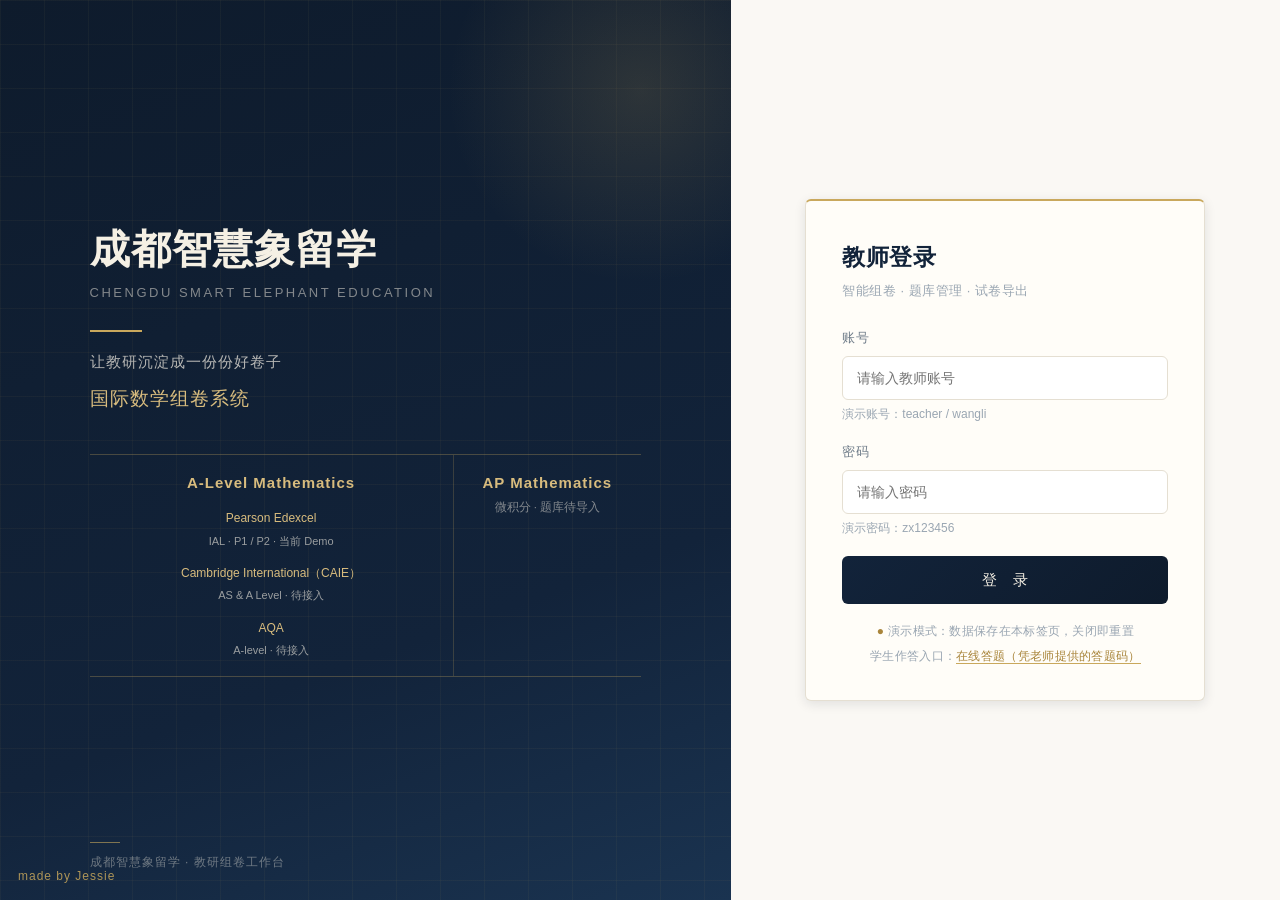
==== commit 03d47b3f: "chore: clear sample question bank for real papers" ====
--- a/index.html
+++ b/index.html
@@ -23,7 +23,7 @@
         <div class="pg-board"><b>Cambridge International（CAIE）</b><span>AS &amp; A Level · 待接入</span></div>
         <div class="pg-board"><b>AQA</b><span>A-level · 待接入</span></div>
       </div>
-      <div class="pg-item"><div class="pg-name">AP Mathematics</div><div class="pg-sub">微积分 · 保留现有练习</div></div>
+      <div class="pg-item"><div class="pg-name">AP Mathematics</div><div class="pg-sub">微积分 · 题库待导入</div></div>
     </div>
     <div class="lb-foot">成都智慧象留学 · 教研组卷工作台</div>
   </aside>
@@ -60,8 +60,8 @@
   </div>
 
   <script src="js/common.js?v=20261001b"></script>
-  <script src="js/mock-data.js?v=20260929a"></script>
-  <script src="js/api.js?v=20261001b"></script>
+  <script src="js/mock-data.js?v=20261001empty"></script>
+  <script src="js/api.js?v=20261001empty"></script>
   <script>
     (function () {
       'use strict';
